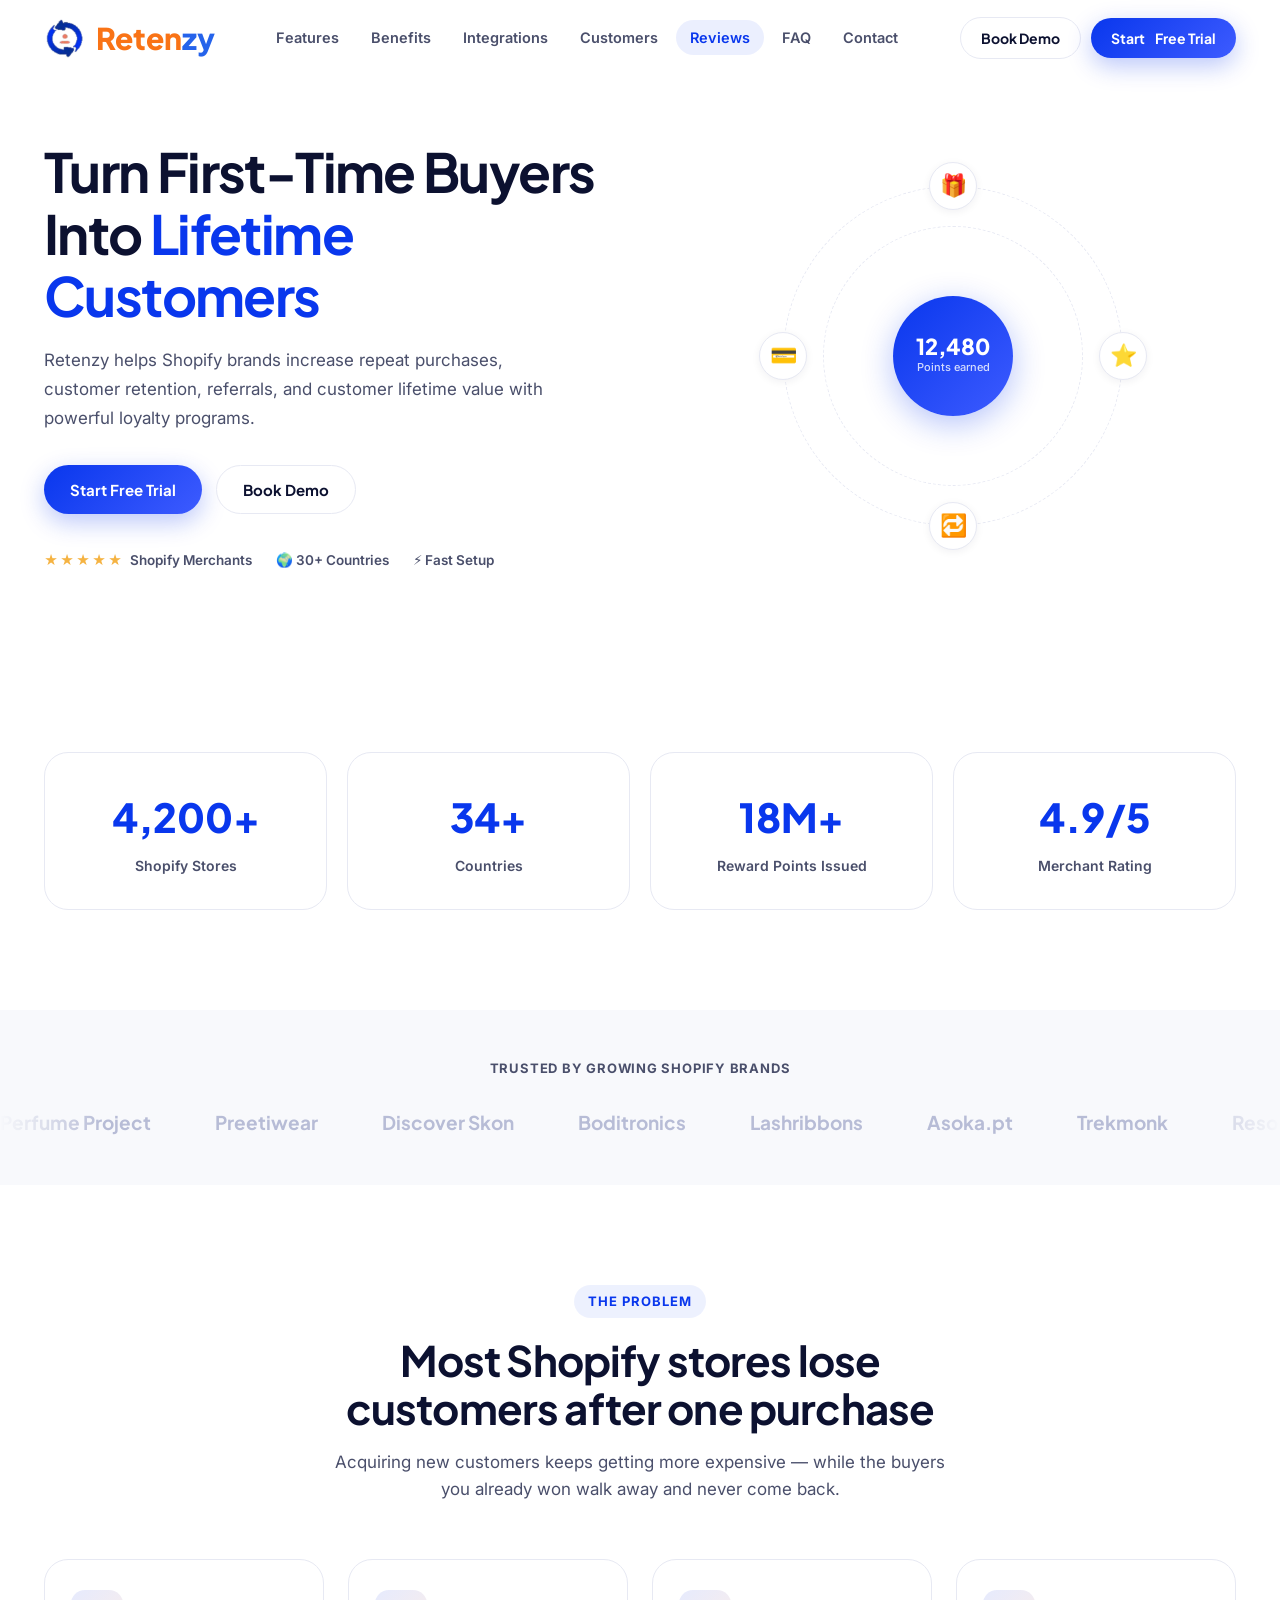
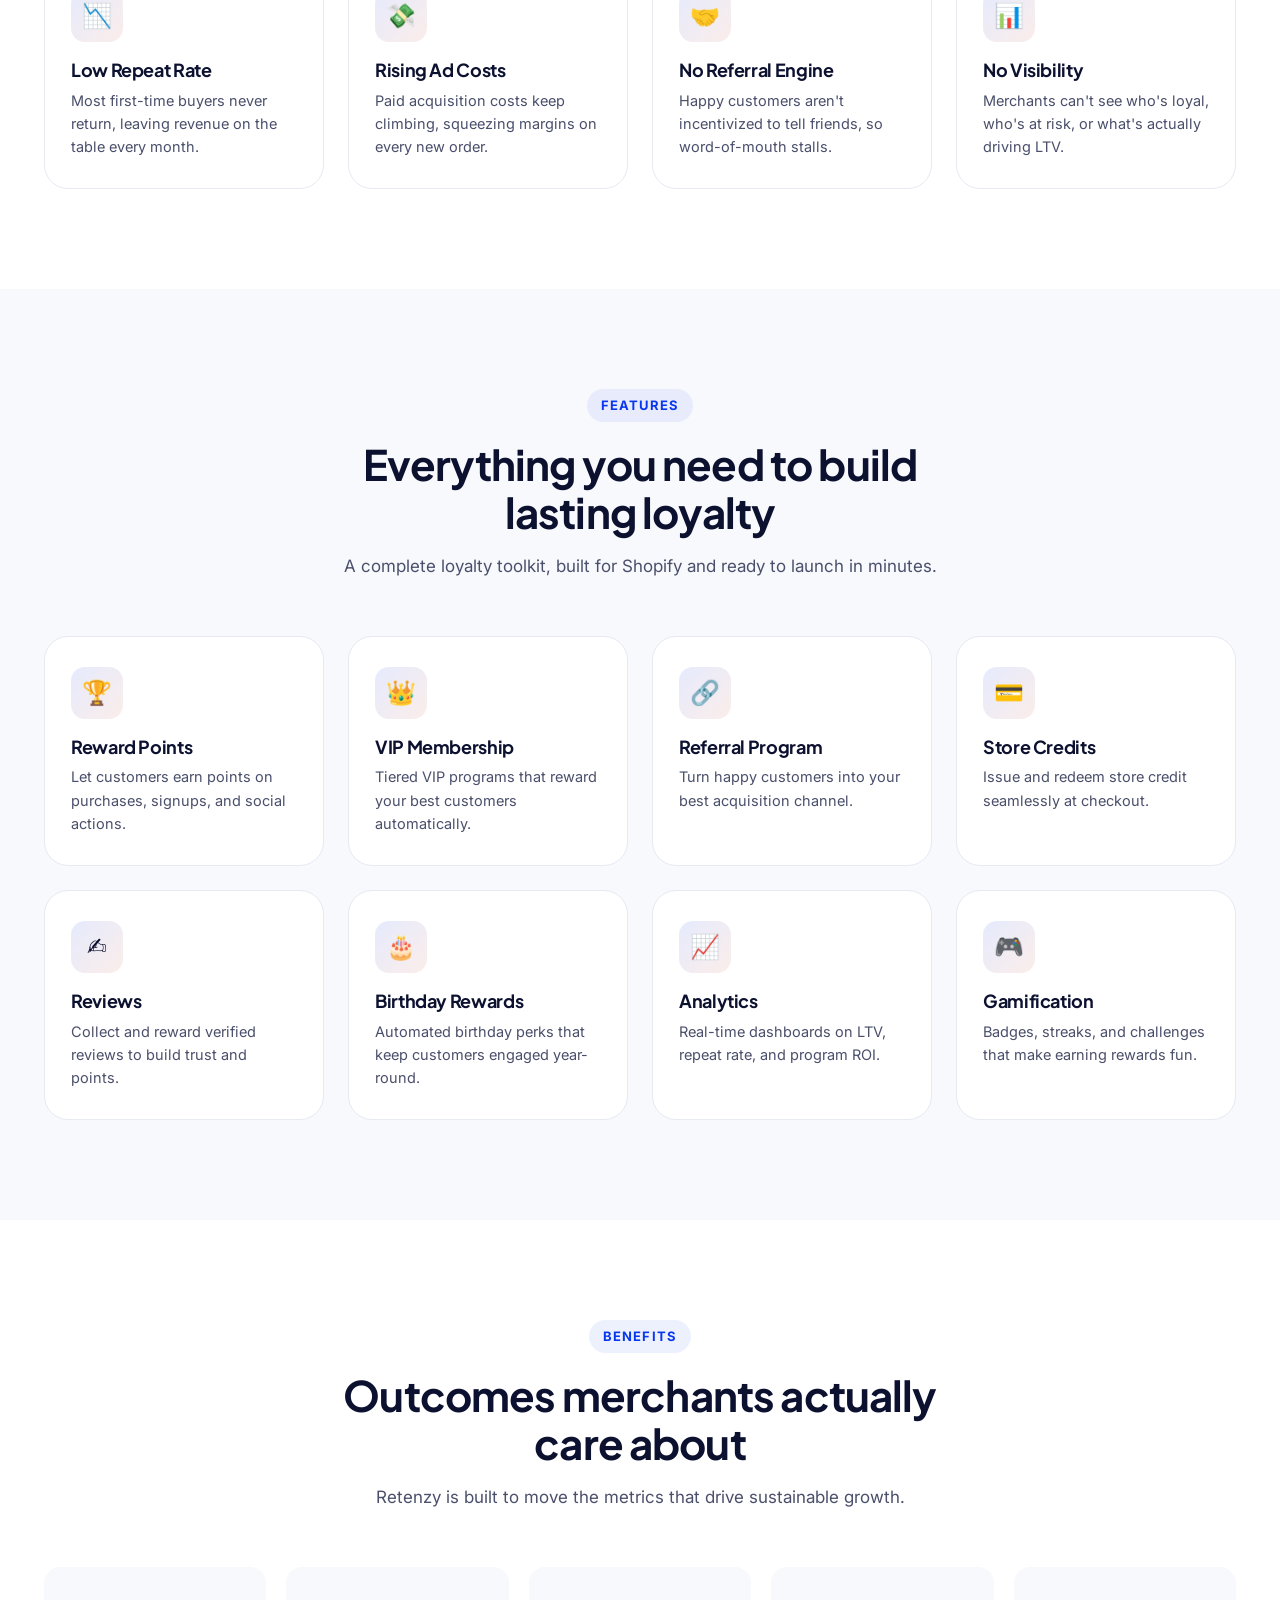
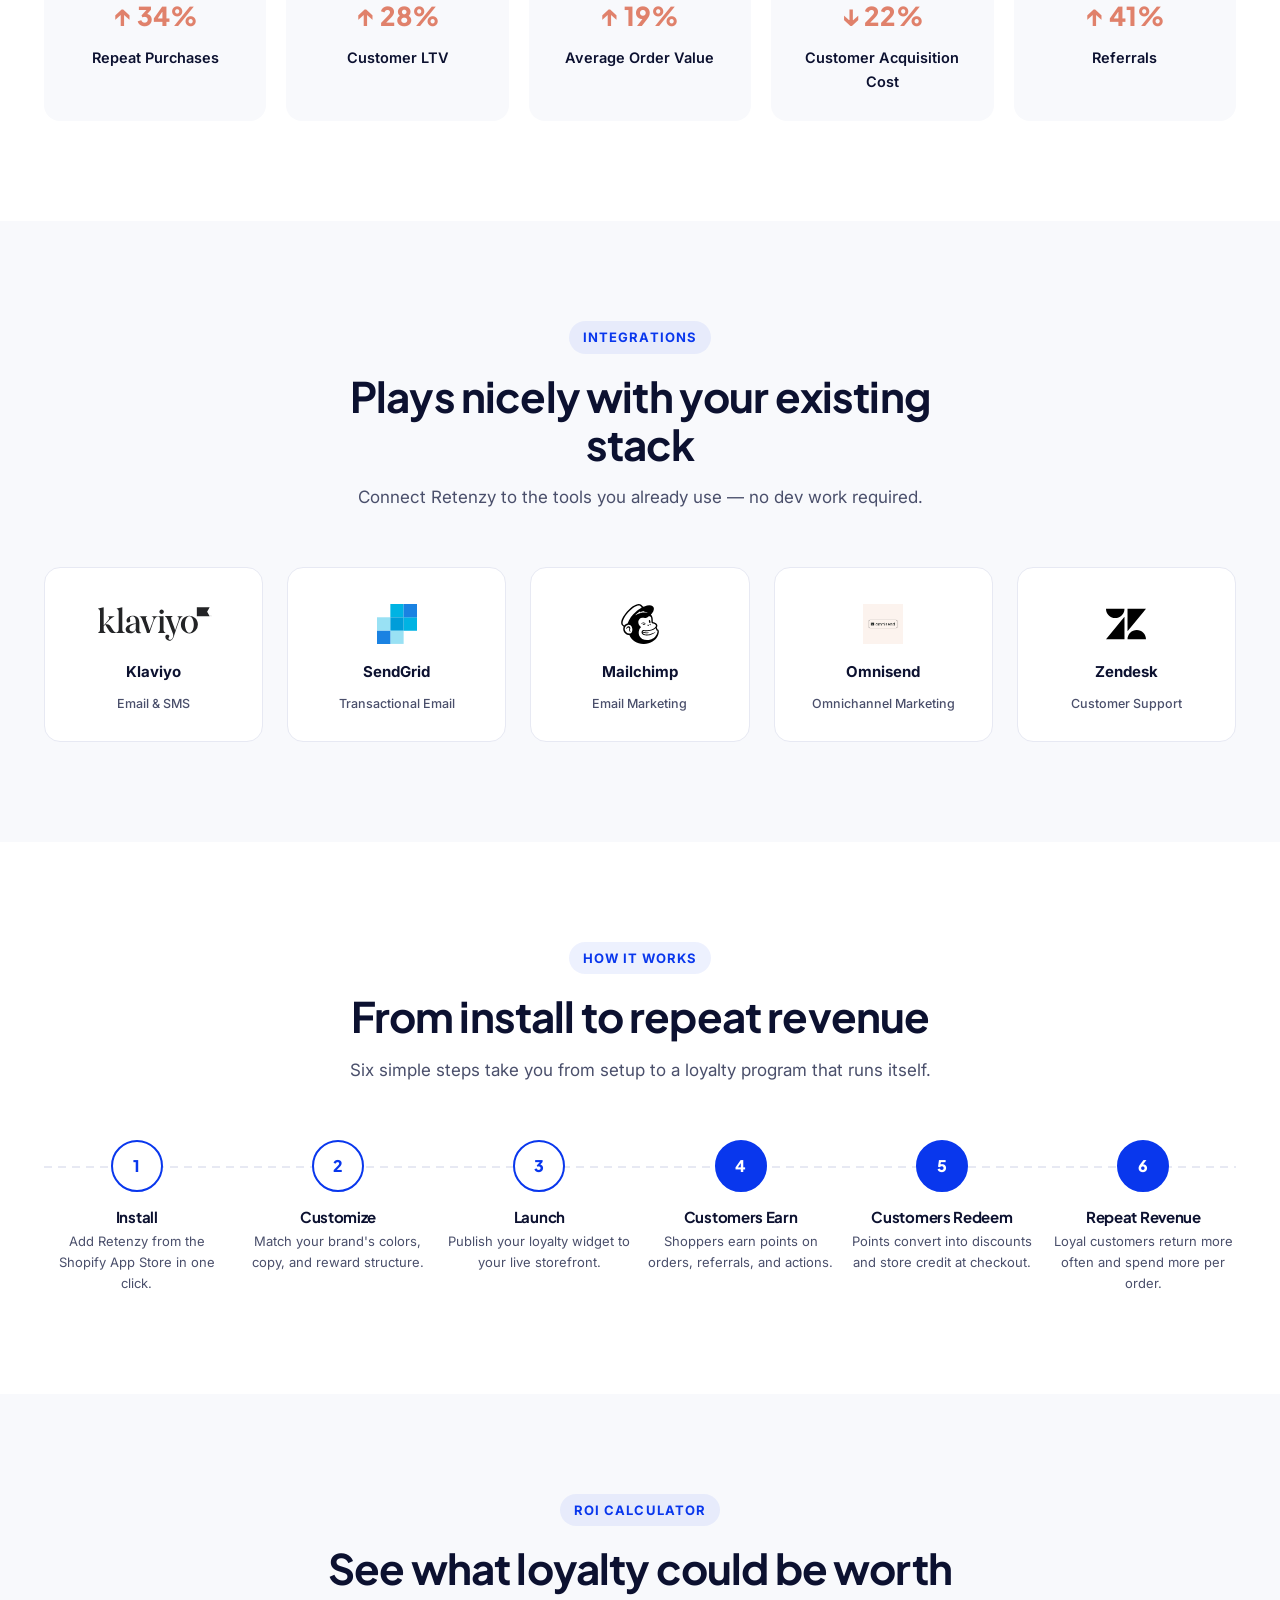
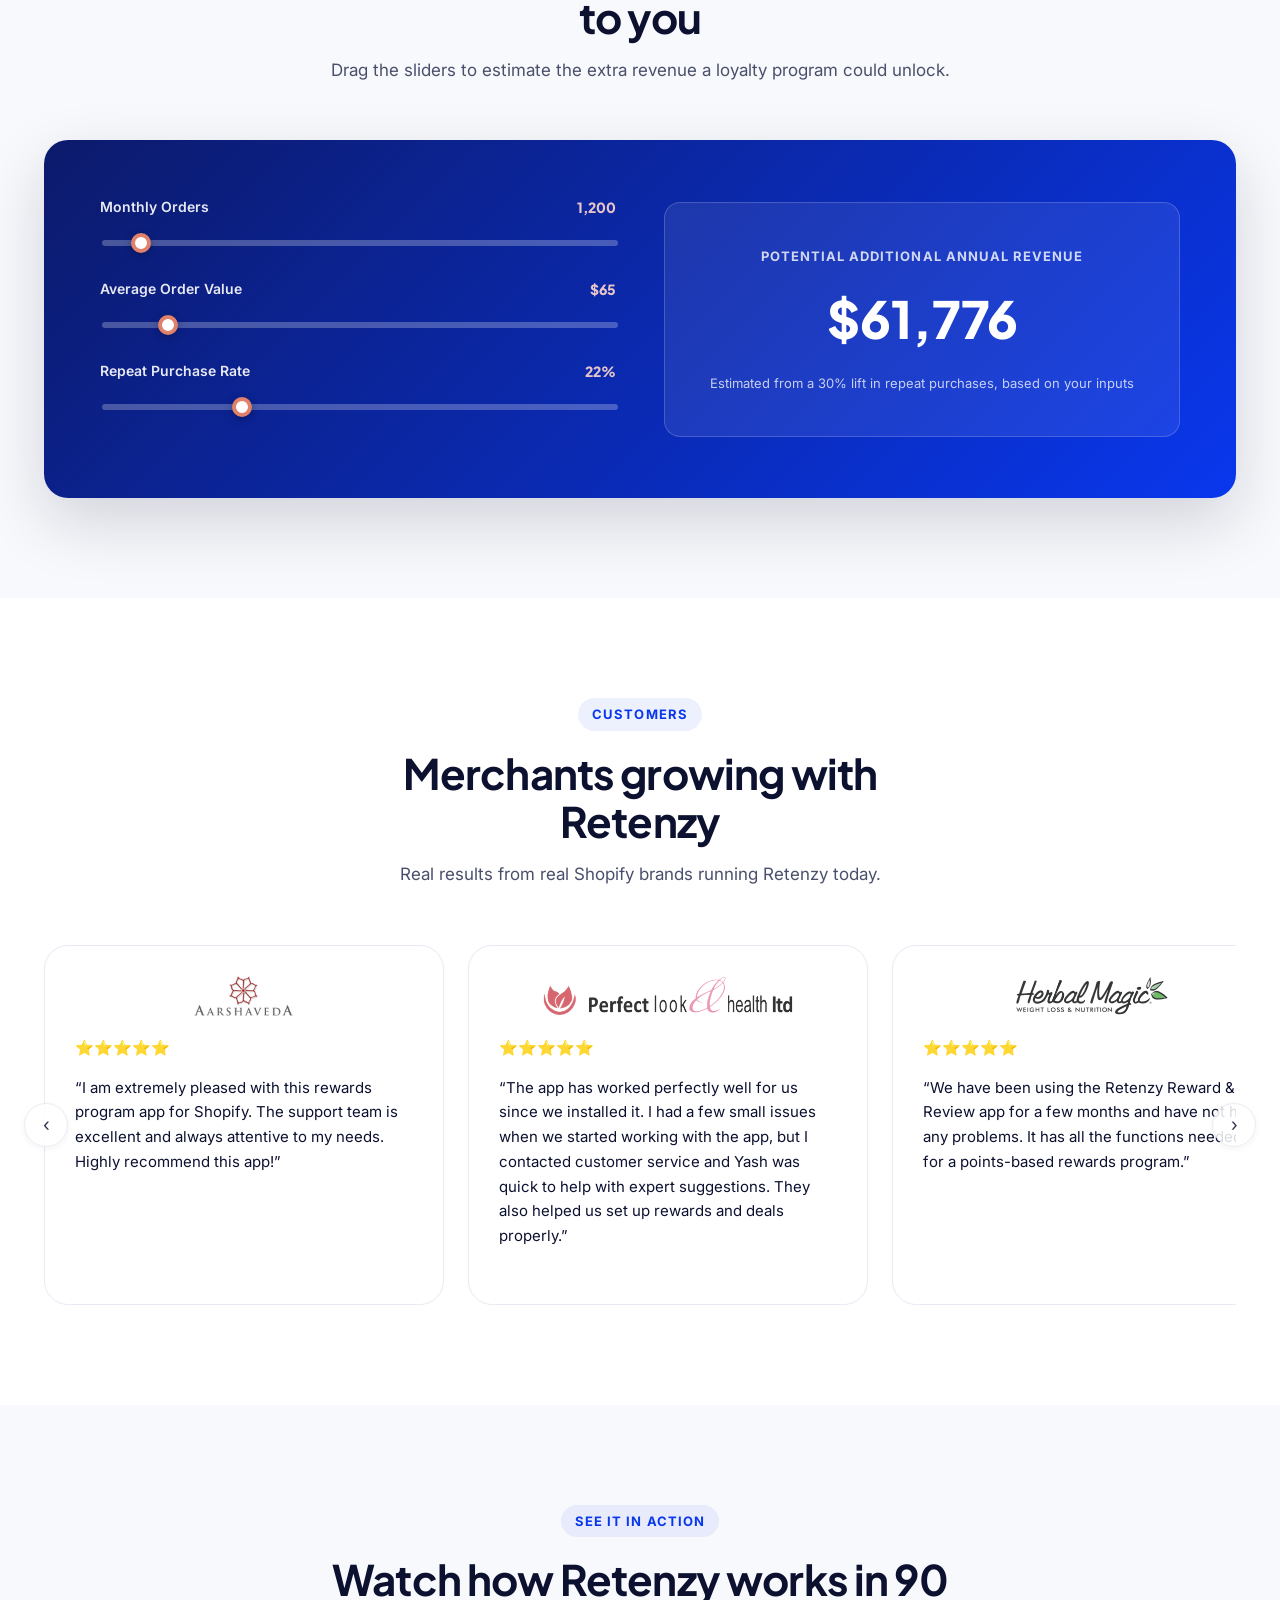
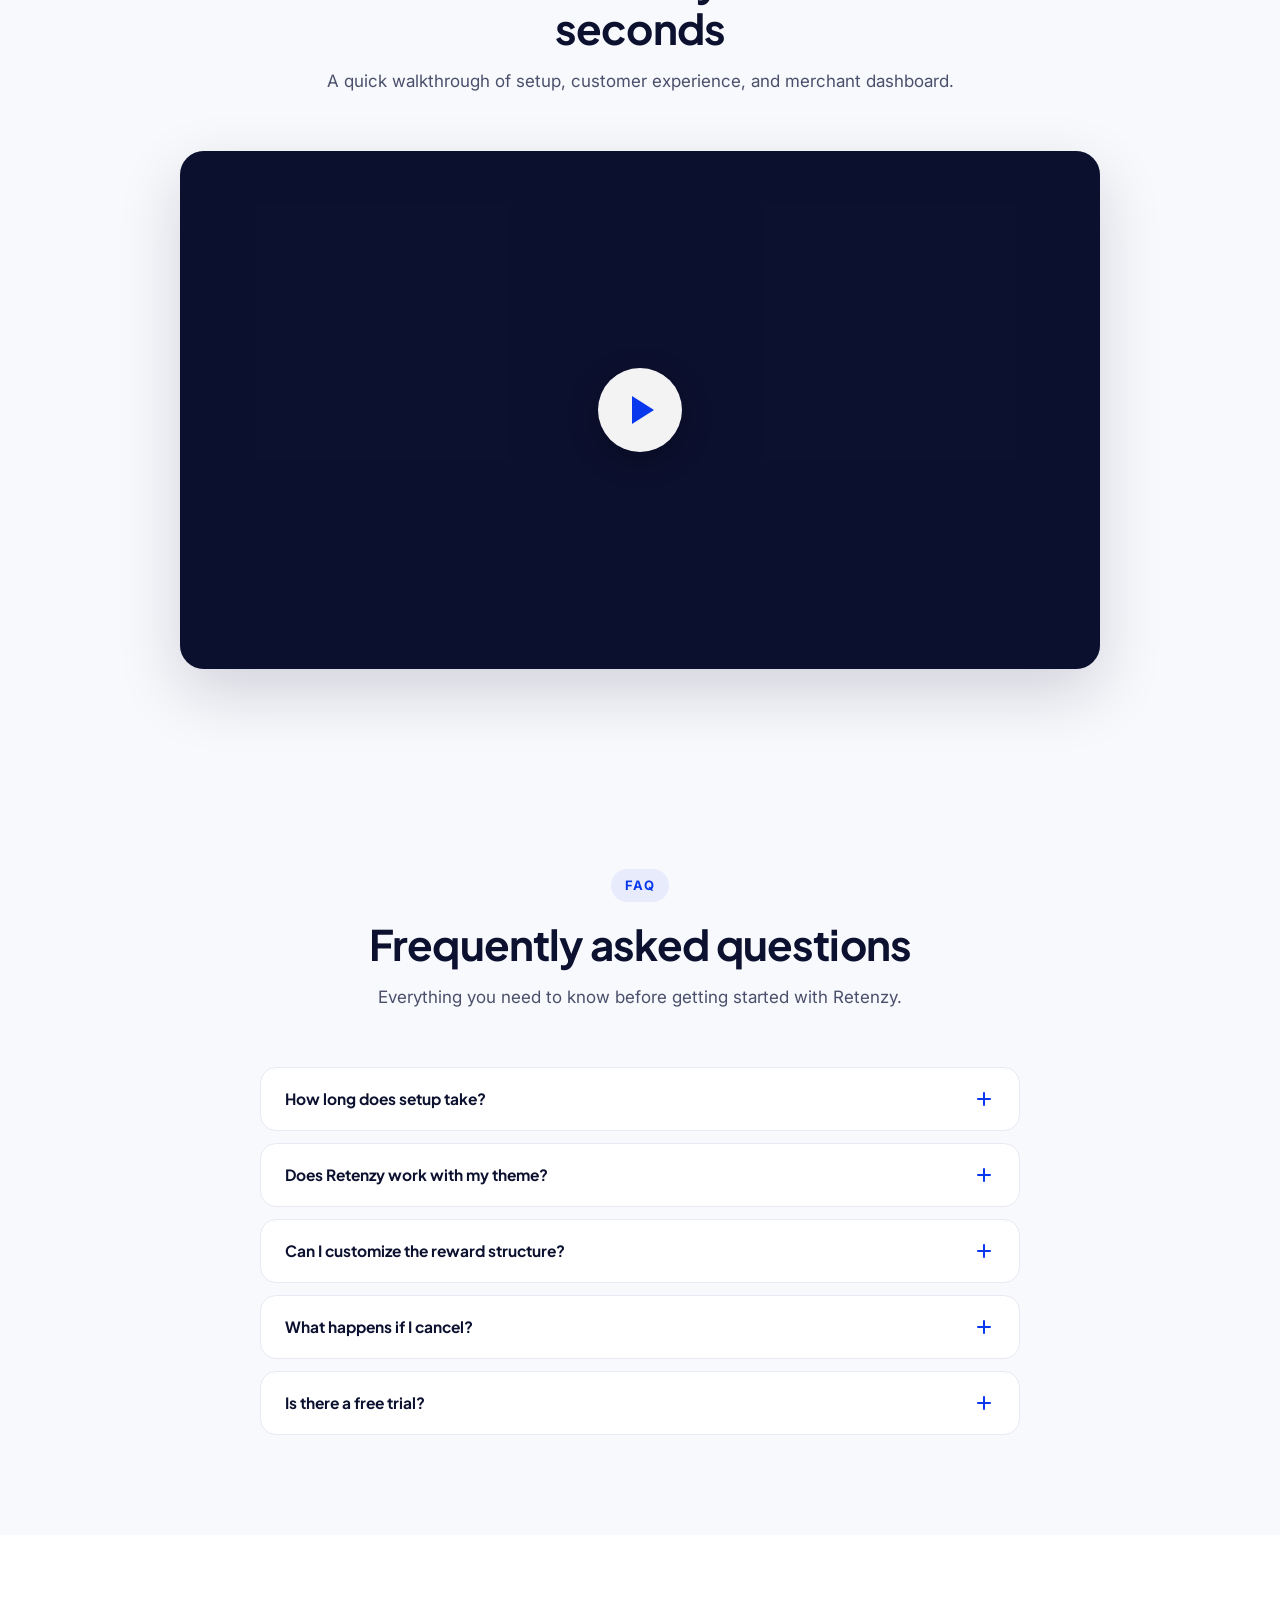
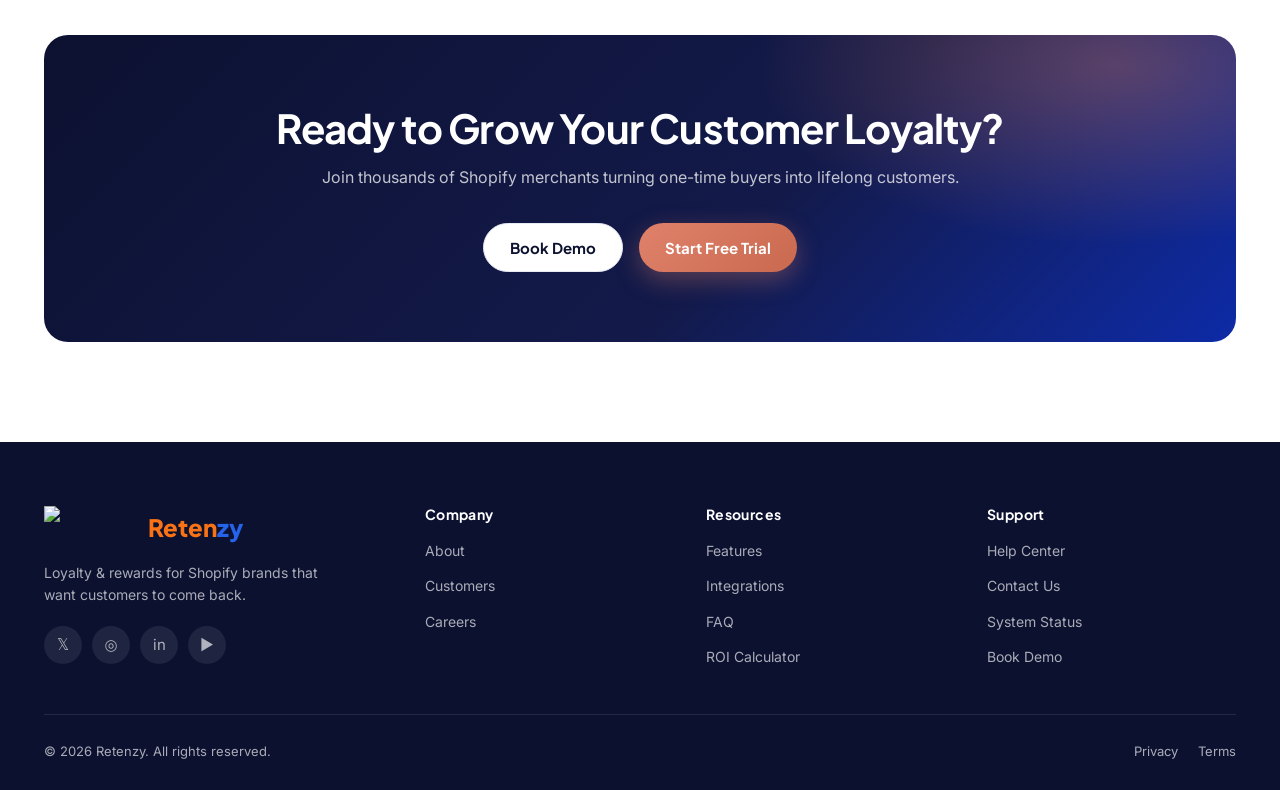
==== index.html @ 5f84c1e9 "css updated" ====
<!DOCTYPE html>
<html lang="en">
<head>
<meta charset="UTF-8">
<meta name="viewport" content="width=device-width, initial-scale=1.0">
<title>Retenzy — Loyalty &amp; Rewards for Shopify Brands</title>
<meta name="description" content="Retenzy helps Shopify brands increase repeat purchases, customer retention, referrals, and customer lifetime value with powerful loyalty programs.">

<!-- ============================================================
     FONTS — Plus Jakarta Sans (display/UI) + Inter (body/data)
     ============================================================ -->
<link rel="preconnect" href="https://fonts.googleapis.com">
<link rel="preconnect" href="https://fonts.gstatic.com" crossorigin>
<link href="https://fonts.googleapis.com/css2?family=Plus+Jakarta+Sans:wght@500;600;700;800&family=Inter:wght@400;500;600;700&display=swap" rel="stylesheet">
<link rel="stylesheet" href="style.css">


</head>
<body>

<a href="#main" class="skip-link">Skip to main content</a>

<!-- ============================================================
     HEADER
     ============================================================ -->
<header class="site-header" id="siteHeader">
  <div class="header-inner">
    <a href="#main" class="logo" aria-label="Retenzy home">
      <img src="public/assets/logos/retenzylogo.png" alt="Retenzy" class="logo-img">
      <span class="brand-text"><span class="brand-orange">Reten</span><span class="brand-blue">zy</span></span>
    </a>

    <nav class="main-nav" id="mainNav" aria-label="Primary">
      <ul>
        <li><a href="#features" data-section="features">Features</a></li>
        <li><a href="#benefits" data-section="benefits">Benefits</a></li>
        <li><a href="#integrations" data-section="integrations">Integrations</a></li>
        <li><a href="#customers" data-section="customers">Customers</a></li>
        <li><a href="#reviews" data-section="reviews">Reviews</a></li>
        <li><a href="#faq" data-section="faq">FAQ</a></li>
        <li><a href="#footer" data-section="footer">Contact</a></li>
      </ul>
    </nav>

    <div class="header-actions">
      <button class="btn btn-secondary btn-sm js-open-modal">Book Demo</button>
      <button class="btn btn-primary btn-sm js-open-modal"><span class="long">Start&nbsp;</span>Free Trial</button>
      <button class="hamburger" id="hamburgerBtn" aria-label="Toggle navigation menu" aria-expanded="false" aria-controls="mainNav">
        <span></span>
      </button>
    </div>
  </div>
</header>

<main id="main">

<!-- ============================================================
     HERO
     ============================================================ -->
<section class="section" id="hero">
  <div class="container">
    <div class="hero-inner">
      <div class="hero-copy reveal in">
        <h1>Turn First-Time Buyers Into <em>Lifetime Customers</em></h1>

        <p class="sub">
          Retenzy helps Shopify brands increase repeat purchases, customer retention,
          referrals, and customer lifetime value with powerful loyalty programs.
        </p>

        <div class="hero-ctas">
          <button class="btn btn-primary js-open-modal">
            Start Free Trial
          </button>

          <button class="btn btn-secondary js-open-modal">
            Book Demo
          </button>
        </div>

        <div class="trust-badges">
          <div class="trust-badge">
            <span class="stars">★★★★★</span>
            Shopify Merchants
          </div>

          <div class="trust-badge">
            🌍 30+ Countries
          </div>

          <div class="trust-badge">
            ⚡ Fast Setup
          </div>
        </div>
      </div>

      <div class="hero-visual">
        <div class="loyalty-orbit">
          <div class="orbit-ring"></div>
          <div class="orbit-ring r2"></div>

          <div class="orbit-node n1">🎁</div>
          <div class="orbit-node n2">⭐</div>
          <div class="orbit-node n3">🔁</div>
          <div class="orbit-node n4">💳</div>

          <div class="orbit-core">
            <strong id="orbitPoints">12,480</strong>
            <span>Points earned</span>
          </div>
        </div>
      </div>
    </div>
  </div>
</section>

<!-- ============================================================
     SOCIAL PROOF — KPI CARDS
     ============================================================ -->
<section class="section" aria-label="Retenzy by the numbers">
  <div class="container">
    <div class="kpi-grid reveal-stagger reveal">
      <div class="kpi-card">
        <div class="kpi-num" data-count="4200" data-suffix="+">0</div>
        <div class="kpi-label">Shopify Stores</div>
      </div>
      <div class="kpi-card">
        <div class="kpi-num" data-count="34" data-suffix="+">0</div>
        <div class="kpi-label">Countries</div>
      </div>
      <div class="kpi-card">
        <div class="kpi-num" data-count="18" data-suffix="M+">0</div>
        <div class="kpi-label">Reward Points Issued</div>
      </div>
      <div class="kpi-card">
        <div class="kpi-num" data-count="4.9" data-decimal="1" data-suffix="/5">0</div>
        <div class="kpi-label">Merchant Rating</div>
      </div>
    </div>
  </div>
</section>

<!-- ============================================================
     LOGO CAROUSEL
     ============================================================ -->
<section class="section-light" style="padding:48px 0;" aria-label="Trusted by">
  <div class="container">
    <p style="text-align:center;font-size:13px;font-weight:700;letter-spacing:.06em;text-transform:uppercase;color:var(--color-ink-soft);margin-bottom:28px;">Trusted by growing Shopify brands</p>
  </div>
  <div class="logo-strip">
    <div class="logo-track" id="logoTrack">
      <!-- duplicated via JS for seamless loop -->
    </div>
  </div>
</section>

<!-- ============================================================
     PROBLEM SECTION
     ============================================================ -->
<section class="section" id="problem">
  <div class="container">
    <div class="section-head reveal">
      <span class="eyebrow">The Problem</span>
      <h2>Most Shopify stores lose customers after one purchase</h2>
      <p>Acquiring new customers keeps getting more expensive — while the buyers you already won walk away and never come back.</p>
    </div>
    <div class="card-grid grid-4 reveal-stagger reveal">
      <div class="feature-card">
        <div class="feature-icon">📉</div>
        <h3>Low Repeat Rate</h3>
        <p>Most first-time buyers never return, leaving revenue on the table every month.</p>
      </div>
      <div class="feature-card">
        <div class="feature-icon">💸</div>
        <h3>Rising Ad Costs</h3>
        <p>Paid acquisition costs keep climbing, squeezing margins on every new order.</p>
      </div>
      <div class="feature-card">
        <div class="feature-icon">🤝</div>
        <h3>No Referral Engine</h3>
        <p>Happy customers aren't incentivized to tell friends, so word-of-mouth stalls.</p>
      </div>
      <div class="feature-card">
        <div class="feature-icon">📊</div>
        <h3>No Visibility</h3>
        <p>Merchants can't see who's loyal, who's at risk, or what's actually driving LTV.</p>
      </div>
    </div>
  </div>
</section>

<!-- ============================================================
     FEATURES SECTION
     ============================================================ -->
<section class="section section-light" id="features">
  <div class="container">
    <div class="section-head reveal">
      <span class="eyebrow">Features</span>
      <h2>Everything you need to build lasting loyalty</h2>
      <p>A complete loyalty toolkit, built for Shopify and ready to launch in minutes.</p>
    </div>
    <div class="card-grid grid-4 reveal-stagger reveal">
      <div class="feature-card"><div class="feature-icon">🏆</div><h3>Reward Points</h3><p>Let customers earn points on purchases, signups, and social actions.</p></div>
      <div class="feature-card"><div class="feature-icon">👑</div><h3>VIP Membership</h3><p>Tiered VIP programs that reward your best customers automatically.</p></div>
      <div class="feature-card"><div class="feature-icon">🔗</div><h3>Referral Program</h3><p>Turn happy customers into your best acquisition channel.</p></div>
      <div class="feature-card"><div class="feature-icon">💳</div><h3>Store Credits</h3><p>Issue and redeem store credit seamlessly at checkout.</p></div>
      <div class="feature-card"><div class="feature-icon">✍️</div><h3>Reviews</h3><p>Collect and reward verified reviews to build trust and points.</p></div>
      <div class="feature-card"><div class="feature-icon">🎂</div><h3>Birthday Rewards</h3><p>Automated birthday perks that keep customers engaged year-round.</p></div>
      <div class="feature-card"><div class="feature-icon">📈</div><h3>Analytics</h3><p>Real-time dashboards on LTV, repeat rate, and program ROI.</p></div>
      <div class="feature-card"><div class="feature-icon">🎮</div><h3>Gamification</h3><p>Badges, streaks, and challenges that make earning rewards fun.</p></div>
    </div>
  </div>
</section>

<!-- ============================================================
     BENEFITS SECTION
     ============================================================ -->
<section class="section" id="benefits">
  <div class="container">
    <div class="section-head reveal">
      <span class="eyebrow">Benefits</span>
      <h2>Outcomes merchants actually care about</h2>
      <p>Retenzy is built to move the metrics that drive sustainable growth.</p>
    </div>
    <div class="benefit-row reveal-stagger reveal">
      <div class="benefit-card"><div class="benefit-num">↑ 34%</div><p>Repeat Purchases</p></div>
      <div class="benefit-card"><div class="benefit-num">↑ 28%</div><p>Customer LTV</p></div>
      <div class="benefit-card"><div class="benefit-num">↑ 19%</div><p>Average Order Value</p></div>
      <div class="benefit-card"><div class="benefit-num">↓ 22%</div><p>Customer Acquisition Cost</p></div>
      <div class="benefit-card"><div class="benefit-num">↑ 41%</div><p>Referrals</p></div>
    </div>
  </div>
</section>

<!-- ============================================================
     INTEGRATIONS SECTION
     ============================================================ -->
<section class="section section-light" id="integrations">
  <div class="container">
    <div class="section-head reveal">
      <span class="eyebrow">Integrations</span>
      <h2>Plays nicely with your existing stack</h2>
      <p>Connect Retenzy to the tools you already use — no dev work required.</p>
    </div>
    <div class="card-grid grid-5 reveal-stagger reveal">
      <div class="integration-card">
        <div class="integration-icon"><img src="public/assets/integrations/klaviyo.svg" alt="Klaviyo" loading="lazy"></div>
        <strong>Klaviyo</strong>
        <span class="integration-sub">Email &amp; SMS</span>
      </div>
      <div class="integration-card">
        <div class="integration-icon"><img src="public/assets/integrations/sendgrid.svg" alt="SendGrid" loading="lazy"></div>
        <strong>SendGrid</strong>
        <span class="integration-sub">Transactional Email</span>
      </div>
      <div class="integration-card">
        <div class="integration-icon"><img src="public/assets/integrations/mailchimp.svg" alt="Mailchimp" loading="lazy"></div>
        <strong>Mailchimp</strong>
        <span class="integration-sub">Email Marketing</span>
      </div>
      <div class="integration-card">
        <div class="integration-icon"><img src="public/assets/integrations/omnisend.png" alt="Omnisend" loading="lazy"></div>
        <strong>Omnisend</strong>
        <span class="integration-sub">Omnichannel Marketing</span>
      </div>
      <div class="integration-card">
        <div class="integration-icon"><img src="public/assets/integrations/zendesk.svg" alt="Zendesk" loading="lazy"></div>
        <strong>Zendesk</strong>
        <span class="integration-sub">Customer Support</span>
      </div>
    </div>
  </div>
</section>

<!-- ============================================================
     HOW IT WORKS — TIMELINE
     ============================================================ -->
<section class="section" id="how-it-works">
  <div class="container">
    <div class="section-head reveal">
      <span class="eyebrow">How It Works</span>
      <h2>From install to repeat revenue</h2>
      <p>Six simple steps take you from setup to a loyalty program that runs itself.</p>
    </div>
    <div class="timeline reveal-stagger reveal">
      <div class="timeline-step"><div class="timeline-dot">1</div><h3>Install</h3><p>Add Retenzy from the Shopify App Store in one click.</p></div>
      <div class="timeline-step"><div class="timeline-dot">2</div><h3>Customize</h3><p>Match your brand's colors, copy, and reward structure.</p></div>
      <div class="timeline-step"><div class="timeline-dot">3</div><h3>Launch</h3><p>Publish your loyalty widget to your live storefront.</p></div>
      <div class="timeline-step"><div class="timeline-dot">4</div><h3>Customers Earn</h3><p>Shoppers earn points on orders, referrals, and actions.</p></div>
      <div class="timeline-step"><div class="timeline-dot">5</div><h3>Customers Redeem</h3><p>Points convert into discounts and store credit at checkout.</p></div>
      <div class="timeline-step"><div class="timeline-dot">6</div><h3>Repeat Revenue</h3><p>Loyal customers return more often and spend more per order.</p></div>
    </div>
  </div>
</section>

<!-- ============================================================
     ROI CALCULATOR
     ============================================================ -->
<section class="section section-light" id="roi">
  <div class="container">
    <div class="section-head reveal">
      <span class="eyebrow">ROI Calculator</span>
      <h2>See what loyalty could be worth to you</h2>
      <p>Drag the sliders to estimate the extra revenue a loyalty program could unlock.</p>
    </div>
    <div class="roi-panel reveal">
      <div class="roi-inputs">
        <div class="roi-field">
          <label for="roiOrders">Monthly Orders <output id="roiOrdersOut">1,200</output></label>
          <input type="range" id="roiOrders" min="50" max="20000" step="50" value="1200">
        </div>
        <div class="roi-field">
          <label for="roiAOV">Average Order Value <output id="roiAOVOut">$65</output></label>
          <input type="range" id="roiAOV" min="10" max="500" step="5" value="65">
        </div>
        <div class="roi-field">
          <label for="roiRepeat">Repeat Purchase Rate <output id="roiRepeatOut">22%</output></label>
          <input type="range" id="roiRepeat" min="5" max="70" step="1" value="22">
        </div>
      </div>
      <div class="roi-result">
        <span>Potential Additional Annual Revenue</span>
        <strong id="roiResultOut">$0</strong>
        <small>Estimated from a 30% lift in repeat purchases, based on your inputs</small>
      </div>
    </div>
  </div>
</section>

<!-- ============================================================
     CUSTOMER REVIEWS
     ============================================================ -->
<section class="section" id="customers">
  <div class="container">
    <div class="section-head reveal">
      <span class="eyebrow">Customers</span>
      <h2 id="reviews">Merchants growing with Retenzy</h2>
      <p>Real results from real Shopify brands running Retenzy today.</p>
    </div>
    <div class="review-wrapper">
      <button class="review-nav review-nav-prev" aria-label="Previous reviews">‹</button>
      <button class="review-nav review-nav-next" aria-label="Next reviews">›</button>
      <div class="review-scroll reveal-stagger reveal" id="reviewScroll">
        <div class="review-card">
          <img class="company-logo" src="public/assets/logos/aarshaveda.png" alt="Aarshaveda" loading="lazy">
          <div class="stars" aria-hidden="true">⭐⭐⭐⭐⭐</div>
          <p class="review-quote">&ldquo;I am extremely pleased with this rewards program app for Shopify. The support team is excellent and always attentive to my needs. Highly recommend this app!&rdquo;</p>
        </div>
        <div class="review-card">
          <img class="company-logo" src="public/assets/logos/perfect-look-health.png" alt="Perfect Look &amp; Health" loading="lazy">
          <div class="stars" aria-hidden="true">⭐⭐⭐⭐⭐</div>
          <p class="review-quote">&ldquo;The app has worked perfectly well for us since we installed it. I had a few small issues when we started working with the app, but I contacted customer service and Yash was quick to help with expert suggestions. They also helped us set up rewards and deals properly.&rdquo;</p>
        </div>
        <div class="review-card">
          <img class="company-logo" src="public/assets/logos/herbal-magic.png" alt="Herbal Magic" loading="lazy">
          <div class="stars" aria-hidden="true">⭐⭐⭐⭐⭐</div>
          <p class="review-quote">&ldquo;We have been using the Retenzy Reward &amp; Review app for a few months and have not had any problems. It has all the functions needed for a points-based rewards program.&rdquo;</p>
        </div>
        <div class="review-card">
          <img class="company-logo" src="public/assets/logos/green-organic-supplements.png" alt="Green Organic Supplements" loading="lazy">
          <div class="stars" aria-hidden="true">⭐⭐⭐⭐⭐</div>
          <p class="review-quote">&ldquo;The overall experience has been fantastic. The onboarding process was seamless, and the team has been very cooperative from the beginning. We are already seeing positive results with our store and would highly recommend Retenzy to anyone looking for the best loyalty program app.&rdquo;</p>
        </div>
        <div class="review-card">
          <img class="company-logo" src="public/assets/logos/shiraesthetics.png" alt="Shiraesthetics" loading="lazy">
          <div class="stars" aria-hidden="true">⭐⭐⭐⭐⭐</div>
          <p class="review-quote">&ldquo;We have been happy with the Retenzy app on our website! The app is easy to use and navigate, and we were thrilled that we could seamlessly import our existing Amazon reviews. The recent upgrade, which displays star ratings and review counts directly on the product page, is a fantastic improvement for building customer trust.&rdquo;</p>
        </div>
        <div class="review-card">
          <img class="company-logo" src="public/assets/logos/molly-international.png" alt="Molly International" loading="lazy">
          <div class="stars" aria-hidden="true">⭐⭐⭐⭐⭐</div>
          <p class="review-quote">&ldquo;The Loyalty feature is amazing, and the best part is the excellent customer support. They were always available whenever I needed help with the setup. The Reviews feature also works perfectly on our product landing pages.&rdquo;</p>
        </div>
      </div>
    </div>
  </div>
</section>

<!-- ============================================================
     VIDEO SECTION
     ============================================================ -->
<section class="section section-light" id="video">
  <div class="container">
    <div class="section-head reveal">
      <span class="eyebrow">See It In Action</span>
      <h2>Watch how Retenzy works in 90 seconds</h2>
      <p>A quick walkthrough of setup, customer experience, and merchant dashboard.</p>
    </div>
    <div class="video-wrap reveal" id="videoWrap" style="max-width:920px;margin:0 auto;">
      <div class="video-thumb" id="videoThumb" style="background-image:url('https://img.youtube.com/vi/G1kIFxpWIpk/maxresdefault.jpg');" role="button" tabindex="0" aria-label="Play product demo video">
        <div class="play-btn"></div>
      </div>
    </div>
  </div>
</section>

<!-- ============================================================
     FAQ
     ============================================================ -->
<section class="section section-light" id="faq">
  <div class="container">
    <div class="section-head reveal">
      <span class="eyebrow">FAQ</span>
      <h2>Frequently asked questions</h2>
      <p>Everything you need to know before getting started with Retenzy.</p>
    </div>
    <div class="faq-list reveal">
      <div class="faq-item">
        <button class="faq-q" aria-expanded="false">How long does setup take? <span class="icon"></span></button>
        <div class="faq-a"><div class="faq-a-inner">Most stores are fully live within a day. Install from the Shopify App Store, customize your widget, and publish — no developer required.</div></div>
      </div>
      <div class="faq-item">
        <button class="faq-q" aria-expanded="false">Does Retenzy work with my theme? <span class="icon"></span></button>
        <div class="faq-a"><div class="faq-a-inner">Yes. Retenzy is compatible with all Shopify 2.0 themes and integrates directly into your storefront without custom code.</div></div>
      </div>
      <div class="faq-item">
        <button class="faq-q" aria-expanded="false">Can I customize the reward structure? <span class="icon"></span></button>
        <div class="faq-a"><div class="faq-a-inner">Absolutely. Points earning rules, VIP tiers, referral rewards, and redemption values are all fully configurable from your dashboard.</div></div>
      </div>
      <div class="faq-item">
        <button class="faq-q" aria-expanded="false">What happens if I cancel? <span class="icon"></span></button>
        <div class="faq-a"><div class="faq-a-inner">You can cancel anytime. Your customer data exports cleanly, and there are no long-term contracts or cancellation fees.</div></div>
      </div>
      <div class="faq-item">
        <button class="faq-q" aria-expanded="false">Is there a free trial? <span class="icon"></span></button>
        <div class="faq-a"><div class="faq-a-inner">Yes — every plan starts with a free trial so you can launch your program and see results before committing.</div></div>
      </div>
    </div>
  </div>
</section>

<!-- ============================================================
     FINAL CTA
     ============================================================ -->
<section class="section">
  <div class="container">
    <div class="final-cta reveal">
      <h2>Ready to Grow Your Customer Loyalty?</h2>
      <p>Join thousands of Shopify merchants turning one-time buyers into lifelong customers.</p>
      <div class="final-cta-actions">
        <button class="btn btn-secondary js-open-modal">Book Demo</button>
        <button class="btn btn-accent js-open-modal">Start Free Trial</button>
      </div>
    </div>
  </div>
</section>

</main>

<!-- ============================================================
     FOOTER
     ============================================================ -->
<footer class="site-footer" id="footer">
  <div class="container">
    <div class="footer-grid">
      <div class="footer-brand">
        <div class="logo">
          <img src="assets/logos/retenzylogo.png" alt="Retenzy" class="logo-img">
          <span class="brand-text"><span class="brand-orange">Reten</span><span class="brand-blue">zy</span></span>
        </div>
        <p>Loyalty &amp; rewards for Shopify brands that want customers to come back.</p>
        <div class="footer-socials">
          <a href="#" aria-label="Retenzy on X">𝕏</a>
          <a href="#" aria-label="Retenzy on Instagram">◎</a>
          <a href="#" aria-label="Retenzy on LinkedIn">in</a>
          <a href="#" aria-label="Retenzy on YouTube">▶</a>
        </div>
      </div>
      <div>
        <h4>Company</h4>
        <ul>
          <li><a href="#features">About</a></li>
          <li><a href="#customers">Customers</a></li>
          <li><a href="#footer">Careers</a></li>
        </ul>
      </div>
      <div>
        <h4>Resources</h4>
        <ul>
          <li><a href="#features">Features</a></li>
          <li><a href="#integrations">Integrations</a></li>
          <li><a href="#faq">FAQ</a></li>
          <li><a href="#roi">ROI Calculator</a></li>
        </ul>
      </div>
      <div>
        <h4>Support</h4>
        <ul>
          <li><a href="#footer">Help Center</a></li>
          <li><a href="#footer">Contact Us</a></li>
          <li><a href="#footer">System Status</a></li>
          <li><a href="#footer">Book Demo</a></li>
        </ul>
      </div>
    </div>
    <div class="footer-bottom">
      <span>&copy; <span id="year"></span> Retenzy. All rights reserved.</span>
      <ul>
        <li><a href="#footer">Privacy</a></li>
        <li><a href="#footer">Terms</a></li>
      </ul>
    </div>
  </div>
</footer>

<!-- ============================================================
     MODAL POPUP (shared by every CTA button)
     ============================================================ -->
<div class="modal-overlay" id="modalOverlay" role="dialog" aria-modal="true" aria-labelledby="modalTitle">
  <div class="modal-box">
    <button class="modal-close" id="modalClose" aria-label="Close dialog">✕</button>

    <div id="modalFormWrap">
      <h3 id="modalTitle">Start your free trial</h3>
      <p class="modal-sub">Tell us a bit about your store and we'll get you set up.</p>

      <form id="leadForm" class="modal-form" novalidate>
        <div class="field">
          <input type="text" id="f-name" placeholder=" " autocomplete="name" required>
          <label for="f-name">Full Name</label>
          <span class="err">Please enter your full name.</span>
        </div>
        <div class="field">
          <input type="email" id="f-email" placeholder=" " autocomplete="email" required>
          <label for="f-email">Work Email</label>
          <span class="err">Please enter a valid work email.</span>
        </div>
        <div class="field">
          <input type="tel" id="f-phone" placeholder=" " autocomplete="tel">
          <label for="f-phone">Phone Number (optional)</label>
        </div>
        <div class="field">
          <input type="text" id="f-store" placeholder=" " required>
          <label for="f-store">Store URL</label>
          <span class="err">Please enter your Shopify store URL.</span>
        </div>
        <div class="field-row">
          <div class="field">
            <input type="number" id="f-orders" placeholder=" " min="0" required>
            <label for="f-orders">Monthly Orders</label>
            <span class="err">Required.</span>
          </div>
          <div class="field">
            <select id="f-country" required>
              <option value="" disabled selected></option>
              <option>United States</option>
              <option>United Kingdom</option>
              <option>Canada</option>
              <option>Australia</option>
              <option>India</option>
              <option>Germany</option>
              <option>Other</option>
            </select>
            <label for="f-country">Country</label>
            <span class="err">Please select your country.</span>
          </div>
        </div>
        <button type="submit" class="btn btn-primary modal-submit">Submit</button>
      </form>
    </div>

    <div class="modal-success" id="modalSuccess">
      <div class="check">
        <svg viewBox="0 0 24 24" fill="none"><path d="M4 12.5L9.5 18L20 6" stroke="#1aab6b" stroke-width="2.5" stroke-linecap="round" stroke-linejoin="round"/></svg>
      </div>
      <h3>You're all set!</h3>
      <p>Thanks for reaching out — our team will contact you shortly to get your loyalty program started.</p>
      <button class="btn btn-secondary" id="modalDoneBtn" style="margin-top:22px;">Close</button>
    </div>
  </div>
</div>

<script>
/* ============================================================
   CONFIG — edit only this object to rebrand or repoint links.
   Nothing below this block needs to change for content updates.
   ============================================================ */
const CONFIG = {
  companyName: "Retenzy",

  // Video section: swap this single URL and the embed updates everywhere.
  youtubeVideoURL: "https://www.youtube.com/embed/G1kIFxpWIpk",

  // Logos shown in the auto-scrolling trust strip.
  trustedLogos: ["Perfume Project", "Preetiwear", "Discover Skon", "Boditronics", "Lashribbons", "Asoka.pt", "Trekmonk", "Resolve", "Hashwear", "Homeyou"],
  demoLink: "#footer",
  freeTrialLink: "#footer"
};

/* ============================================================
   INIT — apply CONFIG to the DOM
   ============================================================ */
document.addEventListener('DOMContentLoaded', () => {
  document.title = `${CONFIG.companyName} — Loyalty & Rewards for Shopify Brands`;
  document.getElementById('year').textContent = new Date().getFullYear();

  renderLogoCarousel();
  setupVideo();
  setupReviewCarousel();
});

/* ---------- Logo carousel (duplicated for seamless marquee) ---------- */
function renderLogoCarousel(){
  const track = document.getElementById('logoTrack');
  const logos = [...CONFIG.trustedLogos, ...CONFIG.trustedLogos]; // duplicate for loop
  track.innerHTML = logos.map(name => `<span>${escapeHTML(name)}</span>`).join('');
}

function escapeHTML(str){
  const div = document.createElement('div');
  div.textContent = str ?? '';
  return div.innerHTML;
}
function escapeAttr(str){ return (str ?? '').replace(/"/g,'&quot;'); }

/* ---------- Video: lazy-load iframe from CONFIG.youtubeVideoURL ---------- */
function setupVideo(){
  const wrap = document.getElementById('videoWrap');
  const thumb = document.getElementById('videoThumb');

  function playVideo(){
    if (wrap.classList.contains('playing')) return;
    const iframe = document.createElement('iframe');
    iframe.src = CONFIG.youtubeVideoURL + (CONFIG.youtubeVideoURL.includes('?') ? '&' : '?') + 'autoplay=1&rel=0';
    iframe.title = 'Retenzy product demo video';
    iframe.loading = 'lazy';
    iframe.allow = 'accelerometer; autoplay; clipboard-write; encrypted-media; gyroscope; picture-in-picture';
    iframe.allowFullscreen = true;
    wrap.appendChild(iframe);
    wrap.classList.add('playing');
  }
  thumb.addEventListener('click', playVideo);
  thumb.addEventListener('keydown', e => { if (e.key === 'Enter' || e.key === ' ') { e.preventDefault(); playVideo(); } });
}

/* ---------- Review carousel: wheel scroll + arrow nav ---------- */
function setupReviewCarousel(){
  const scrollEl = document.getElementById('reviewScroll');
  if (!scrollEl) return;

  scrollEl.addEventListener('wheel', e => {
    const delta = Math.abs(e.deltaX) > Math.abs(e.deltaY) ? e.deltaX : e.deltaY;
    scrollEl.scrollBy({ left: delta, behavior: 'auto' });
    e.preventDefault();
  }, { passive: false });

  const cardWidth = () => {
    const card = scrollEl.querySelector('.review-card');
    if (!card) return 420;
    const style = getComputedStyle(card);
    return card.offsetWidth + parseInt(style.marginRight || '0');
  };

  scrollEl.parentElement.querySelector('.review-nav-prev')?.addEventListener('click', () => {
    scrollEl.scrollBy({ left: -cardWidth() - 24, behavior: 'smooth' });
  });

  scrollEl.parentElement.querySelector('.review-nav-next')?.addEventListener('click', () => {
    scrollEl.scrollBy({ left: cardWidth() + 24, behavior: 'smooth' });
  });
}

/* ============================================================
   HEADER: scroll blur + active-section highlighting
   ============================================================ */
const header = document.getElementById('siteHeader');
const navLinks = Array.from(document.querySelectorAll('.main-nav a'));
const sections = navLinks
  .map(link => document.querySelector(link.getAttribute('href')))
  .filter(Boolean);

function onScroll(){
  header.classList.toggle('scrolled', window.scrollY > 8);

  let currentId = sections[0]?.id;
  const scrollPos = window.scrollY + var_headerOffset();
  for (const sec of sections){
    if (sec.offsetTop <= scrollPos) currentId = sec.id;
  }
  navLinks.forEach(link => {
    link.classList.toggle('active', link.dataset.section === currentId);
  });
}
function var_headerOffset(){
  return parseInt(getComputedStyle(document.documentElement).getPropertyValue('--header-h')) + 40;
}
window.addEventListener('scroll', onScroll, { passive:true });
onScroll();

/* ============================================================
   MOBILE NAV / HAMBURGER
   ============================================================ */
const hamburgerBtn = document.getElementById('hamburgerBtn');
const mainNav = document.getElementById('mainNav');

hamburgerBtn.addEventListener('click', () => {
  const isOpen = mainNav.classList.toggle('open');
  hamburgerBtn.classList.toggle('open', isOpen);
  hamburgerBtn.setAttribute('aria-expanded', isOpen);
  document.body.style.overflow = isOpen ? 'hidden' : '';
});
navLinks.forEach(link => link.addEventListener('click', () => {
  mainNav.classList.remove('open');
  hamburgerBtn.classList.remove('open');
  hamburgerBtn.setAttribute('aria-expanded', 'false');
  document.body.style.overflow = '';
}));

/* ============================================================
   RIPPLE EFFECT ON BUTTONS
   ============================================================ */
document.querySelectorAll('.btn').forEach(btn => {
  btn.addEventListener('click', function(e){
    const rect = this.getBoundingClientRect();
    const ripple = document.createElement('span');
    ripple.className = 'ripple';
    const size = Math.max(rect.width, rect.height);
    ripple.style.width = ripple.style.height = size + 'px';
    ripple.style.left = (e.clientX - rect.left - size/2) + 'px';
    ripple.style.top = (e.clientY - rect.top - size/2) + 'px';
    this.appendChild(ripple);
    setTimeout(() => ripple.remove(), 650);
  });
});

/* ============================================================
   SCROLL-REVEAL ANIMATIONS (Intersection Observer)
   ============================================================ */
const revealObserver = new IntersectionObserver((entries) => {
  entries.forEach(entry => {
    if (entry.isIntersecting){
      entry.target.classList.add('in');
      revealObserver.unobserve(entry.target);
    }
  });
}, { threshold: 0.15, rootMargin: '0px 0px -60px 0px' });

document.querySelectorAll('.reveal').forEach(el => revealObserver.observe(el));

/* ============================================================
   ANIMATED COUNT-UP (KPI cards)
   ============================================================ */
const countObserver = new IntersectionObserver((entries) => {
  entries.forEach(entry => {
    if (entry.isIntersecting){
      animateCount(entry.target);
      countObserver.unobserve(entry.target);
    }
  });
}, { threshold: 0.5 });
document.querySelectorAll('.kpi-num').forEach(el => countObserver.observe(el));

function animateCount(el){
  const target = parseFloat(el.dataset.count);
  const decimals = parseInt(el.dataset.decimal || '0');
  const suffix = el.dataset.suffix || '';
  const duration = 1400;
  const start = performance.now();

  function tick(now){
    const progress = Math.min((now - start) / duration, 1);
    const eased = 1 - Math.pow(1 - progress, 3);
    const value = target * eased;
    el.textContent = (decimals ? value.toFixed(decimals) : Math.floor(value).toLocaleString()) + suffix;
    if (progress < 1) requestAnimationFrame(tick);
  }
  requestAnimationFrame(tick);
}

/* ============================================================
   FAQ ACCORDION
   ============================================================ */
document.querySelectorAll('.faq-item').forEach(item => {
  const q = item.querySelector('.faq-q');
  const a = item.querySelector('.faq-a');
  q.addEventListener('click', () => {
    const isOpen = item.classList.contains('open');
    // close all others
    document.querySelectorAll('.faq-item.open').forEach(openItem => {
      if (openItem !== item){
        openItem.classList.remove('open');
        openItem.querySelector('.faq-q').setAttribute('aria-expanded', 'false');
        openItem.querySelector('.faq-a').style.maxHeight = null;
      }
    });
    item.classList.toggle('open', !isOpen);
    q.setAttribute('aria-expanded', String(!isOpen));
    a.style.maxHeight = !isOpen ? a.scrollHeight + 'px' : null;
  });
});

/* ============================================================
   ROI CALCULATOR
   ============================================================ */
const roiOrders = document.getElementById('roiOrders');
const roiAOV = document.getElementById('roiAOV');
const roiRepeat = document.getElementById('roiRepeat');
const roiOrdersOut = document.getElementById('roiOrdersOut');
const roiAOVOut = document.getElementById('roiAOVOut');
const roiRepeatOut = document.getElementById('roiRepeatOut');
const roiResultOut = document.getElementById('roiResultOut');

function calcROI(){
  const orders = parseInt(roiOrders.value);
  const aov = parseInt(roiAOV.value);
  const repeat = parseInt(roiRepeat.value);

  roiOrdersOut.textContent = orders.toLocaleString();
  roiAOVOut.textContent = '$' + aov;
  roiRepeatOut.textContent = repeat + '%';

  // Model: current repeat revenue, then apply a 30% uplift from loyalty program.
  const monthlyRevenue = orders * aov;
  const repeatRevenue = monthlyRevenue * (repeat / 100);
  const upliftedRepeatRevenue = repeatRevenue * 1.30;
  const additionalMonthly = upliftedRepeatRevenue - repeatRevenue;
  const additionalAnnual = Math.round(additionalMonthly * 12);

  animateRoiResult(additionalAnnual);
}
function animateRoiResult(target){
  const duration = 500;
  const start = performance.now();
  const from = parseInt((roiResultOut.textContent || '0').replace(/[^0-9]/g,'')) || 0;
  function tick(now){
    const progress = Math.min((now - start) / duration, 1);
    const value = Math.round(from + (target - from) * progress);
    roiResultOut.textContent = '$' + value.toLocaleString();
    if (progress < 1) requestAnimationFrame(tick);
  }
  requestAnimationFrame(tick);
}
[roiOrders, roiAOV, roiRepeat].forEach(input => input.addEventListener('input', calcROI));
calcROI();

/* ============================================================
   MODAL POPUP LOGIC
   ============================================================ */
const modalOverlay = document.getElementById('modalOverlay');
const modalClose = document.getElementById('modalClose');
const modalDoneBtn = document.getElementById('modalDoneBtn');
const modalFormWrap = document.getElementById('modalFormWrap');
const modalSuccess = document.getElementById('modalSuccess');
const leadForm = document.getElementById('leadForm');
let lastFocusedEl = null;

function openModal(){
  lastFocusedEl = document.activeElement;
  modalOverlay.classList.add('open');
  document.body.style.overflow = 'hidden';
  setTimeout(() => document.getElementById('f-name').focus(), 300);
}
function closeModal(){
  modalOverlay.classList.remove('open');
  document.body.style.overflow = '';
  if (lastFocusedEl) lastFocusedEl.focus();
}
document.querySelectorAll('.js-open-modal').forEach(btn => btn.addEventListener('click', openModal));
modalClose.addEventListener('click', closeModal);
modalDoneBtn.addEventListener('click', () => {
  closeModal();
  setTimeout(resetModal, 400);
});
modalOverlay.addEventListener('click', (e) => { if (e.target === modalOverlay) closeModal(); });
document.addEventListener('keydown', (e) => {
  if (e.key === 'Escape' && modalOverlay.classList.contains('open')) closeModal();
});

function resetModal(){
  leadForm.reset();
  leadForm.classList.remove('hide');
  modalSuccess.classList.remove('show');
  document.querySelectorAll('.field.invalid').forEach(f => f.classList.remove('invalid'));
  document.querySelectorAll('.field select').forEach(s => s.classList.remove('filled'));
}

/* ---------- Validation ---------- */
const emailPattern = /^[^\s@]+@[^\s@]+\.[^\s@]+$/;

function setFieldValidity(fieldEl, valid){
  fieldEl.classList.toggle('invalid', !valid);
}

leadForm.addEventListener('submit', (e) => {
  e.preventDefault();
  let valid = true;

  const name = document.getElementById('f-name');
  const email = document.getElementById('f-email');
  const store = document.getElementById('f-store');
  const orders = document.getElementById('f-orders');
  const country = document.getElementById('f-country');

  const checks = [
    [name, name.value.trim().length > 1],
    [email, emailPattern.test(email.value.trim())],
    [store, store.value.trim().length > 2],
    [orders, orders.value !== '' && parseInt(orders.value) >= 0],
    [country, country.value !== '']
  ];

  checks.forEach(([el, ok]) => {
    setFieldValidity(el.closest('.field'), ok);
    if (!ok) valid = false;
  });

  if (!valid) return;

  // Simulate submission — replace with a real request to your backend/CRM.
  leadForm.classList.add('hide');
  modalSuccess.classList.add('show');
});

// Keep floating labels correctly positioned for <select> (no :placeholder-shown support)
document.getElementById('f-country').addEventListener('change', function(){
  this.classList.toggle('filled', this.value !== '');
});
</script>

</body>
</html>
---- style.css ----
/* ============================================================
   0. DESIGN TOKENS
   ============================================================ */
:root{
  --color-primary:#0937ed;
  --color-primary-dark:#0a2bb8;
  --color-accent:#e0816b;
  --color-accent-dark:#c9694f;
  --color-bg:#ffffff;
  --color-bg-light:#f8f9fc;
  --color-ink:#0c1130;
  --color-ink-soft:#4a4f6b;
  --color-line:#e7e9f3;
  --color-success:#1aab6b;

  --font-display:'Plus Jakarta Sans', system-ui, sans-serif;
  --font-body:'Inter', system-ui, sans-serif;

  --radius-sm:12px;
  --radius-md:16px;
  --radius-lg:24px;
  --radius-pill:999px;

  --shadow-sm:0 2px 8px rgba(12,17,48,.06);
  --shadow-md:0 12px 32px rgba(12,17,48,.10);
  --shadow-lg:0 24px 64px rgba(12,17,48,.16);

  --container:1240px;
  --header-h:76px;

  --ease:cubic-bezier(.16,.84,.44,1);
}

*,*::before,*::after{box-sizing:border-box;}
html{scroll-behavior:smooth;}
@media (prefers-reduced-motion: reduce){
  html{scroll-behavior:auto;}
  *,*::before,*::after{animation-duration:.001ms !important;animation-iteration-count:1 !important;transition-duration:.001ms !important;scroll-behavior:auto !important;}
}
body{
  margin:0;
  font-family:var(--font-body);
  color:var(--color-ink);
  background:var(--color-bg);
  line-height:1.6;
  -webkit-font-smoothing:antialiased;
}
h1,h2,h3,h4{font-family:var(--font-display);color:var(--color-ink);margin:0;line-height:1.15;letter-spacing:-.02em;}
p{margin:0;}
a{color:inherit;text-decoration:none;}
img{max-width:100%;display:block;}
ul{margin:0;padding:0;list-style:none;}
button{font-family:inherit;cursor:pointer;border:none;background:none;color:inherit;}
:focus-visible{outline:3px solid var(--color-accent);outline-offset:2px;border-radius:4px;}
.container{max-width:var(--container);margin:0 auto;padding:0 24px;}
.section{padding:100px 0;}
@media (max-width:768px){ .section{padding:64px 0;} }
.section-light{background:var(--color-bg-light);}
.eyebrow{
  display:inline-flex;align-items:center;gap:8px;
  font-size:13px;font-weight:700;letter-spacing:.08em;text-transform:uppercase;
  color:var(--color-primary);background:rgba(9,55,237,.07);
  padding:6px 14px;border-radius:var(--radius-pill);margin-bottom:18px;
}
.section-head{max-width:640px;margin:0 auto 56px;text-align:center;}
.section-head h2{font-size:clamp(28px,4vw,42px);margin-bottom:16px;}
.section-head p{font-size:17px;color:var(--color-ink-soft);}

/* Buttons */
.btn{
  position:relative;overflow:hidden;
  display:inline-flex;align-items:center;justify-content:center;gap:8px;
  font-weight:700;font-size:15px;font-family:var(--font-display);
  padding:14px 26px;border-radius:var(--radius-pill);
  transition:transform .25s var(--ease), box-shadow .25s var(--ease), background .25s var(--ease);
  white-space:nowrap;
}
.btn:active{transform:scale(.97);}
.btn-primary{
  background:linear-gradient(135deg, var(--color-primary), #3d5bff);
  color:#fff;box-shadow:0 8px 24px rgba(9,55,237,.28);
}
.btn-primary:hover{box-shadow:0 12px 32px rgba(9,55,237,.4);transform:translateY(-2px);}
.btn-secondary{
  background:#fff;color:var(--color-ink);border:1.5px solid var(--color-line);
}
.btn-secondary:hover{border-color:var(--color-primary);color:var(--color-primary);transform:translateY(-2px);}
.btn-accent{
  background:linear-gradient(135deg, var(--color-accent), var(--color-accent-dark));
  color:#fff;box-shadow:0 8px 24px rgba(224,129,107,.35);
}
.btn-accent:hover{transform:translateY(-2px);box-shadow:0 12px 32px rgba(224,129,107,.45);}
.btn-sm{padding:11px 20px;font-size:14px;}
.ripple{position:absolute;border-radius:50%;background:rgba(255,255,255,.5);transform:scale(0);animation:ripple-anim .6s linear;pointer-events:none;}
@keyframes ripple-anim{to{transform:scale(3);opacity:0;}}

/* ============================================================
   1. HEADER
   ============================================================ */
.site-header{
  position:fixed;top:0;left:0;right:0;z-index:900;
  height:var(--header-h);
  display:flex;align-items:center;
  background:rgba(255,255,255,.7);
  border-bottom:1px solid transparent;
  transition:background .3s var(--ease), border-color .3s var(--ease), box-shadow .3s var(--ease);
}
.site-header.scrolled{
  background:rgba(255,255,255,.82);
  backdrop-filter:blur(14px) saturate(160%);
  -webkit-backdrop-filter:blur(14px) saturate(160%);
  border-bottom-color:var(--color-line);
  box-shadow:0 4px 24px rgba(12,17,48,.05);
}
.header-inner{
  width:100%;max-width:var(--container);margin:0 auto;padding:0 24px;
  display:flex;align-items:center;justify-content:space-between;gap:24px;
}
.logo{display:flex;align-items:center;gap:10px;font-family:var(--font-display);font-weight:800;font-size:20px;color:var(--color-ink);}
.logo-mark{
  width:34px;height:34px;border-radius:10px;
  background:linear-gradient(135deg,var(--color-primary),var(--color-accent));
  display:flex;align-items:center;justify-content:center;color:#fff;font-size:18px;flex-shrink:0;
}
.logo-img{height:42px;width:auto;display:block;flex-shrink:0;}
.brand-text{font-family:var(--font-display);font-weight:800;font-size:clamp(22px,2.8vw,30px);line-height:1;vertical-align:middle;}
.footer-brand .brand-text{font-size:24px;}
.brand-orange{color:#F97316;}
.brand-blue{color:#2563EB;}
.main-nav{display:flex;}
.main-nav ul{display:flex;gap:4px;}
.main-nav a{
  font-size:14.5px;font-weight:600;color:var(--color-ink-soft);
  padding:9px 14px;border-radius:var(--radius-pill);
  transition:color .2s, background .2s;
  position:relative;
}
.main-nav a:hover{color:var(--color-ink);background:var(--color-bg-light);}
.main-nav a.active{color:var(--color-primary);background:rgba(9,55,237,.08);}
.header-actions{display:flex;align-items:center;gap:10px;}
.hamburger{
  display:none;width:44px;height:44px;border-radius:10px;align-items:center;justify-content:center;
  background:var(--color-bg-light);
}
.hamburger span{display:block;width:20px;height:2px;background:var(--color-ink);position:relative;transition:background .2s;}
.hamburger span::before,.hamburger span::after{
  content:'';position:absolute;left:0;width:20px;height:2px;background:var(--color-ink);transition:transform .3s var(--ease), top .3s var(--ease);
}
.hamburger span::before{top:-6px;}
.hamburger span::after{top:6px;}
.hamburger.open span{background:transparent;}
.hamburger.open span::before{top:0;transform:rotate(45deg);}
.hamburger.open span::after{top:0;transform:rotate(-45deg);}

@media (max-width:960px){
  .main-nav{
    position:fixed;top:var(--header-h);left:0;right:0;bottom:0;
    background:#fff;padding:20px 24px 40px;
    transform:translateY(-12px);opacity:0;visibility:hidden;pointer-events:none;
    transition:opacity .3s var(--ease), transform .3s var(--ease), visibility .3s;
    overflow-y:auto;
  }
  .main-nav.open{opacity:1;transform:translateY(0);visibility:visible;pointer-events:auto;}
  .main-nav ul{flex-direction:column;gap:2px;}
  .main-nav a{display:block;padding:14px 16px;font-size:16px;border-bottom:1px solid var(--color-line);border-radius:0;}
  .header-actions .btn-secondary{display:none;}
  .hamburger{display:flex;}
}
@media (max-width:520px){
  .header-actions .btn-primary span.long{display:none;}
}

/* ============================================================
   3. HERO
   ============================================================ */
#hero{padding:140px 0 80px;}
@media (max-width:768px){#hero{padding:120px 0 56px;}}
.hero-inner{display:grid;grid-template-columns:1fr 1fr;gap:60px;align-items:center;}
@media (max-width:860px){.hero-inner{grid-template-columns:1fr;gap:48px;}}
.hero-copy h1{font-size:clamp(34px,5vw,54px);margin-bottom:20px;letter-spacing:-.03em;}
.hero-copy h1 em{color:var(--color-primary);font-style:normal;}
.hero-copy .sub{font-size:17px;color:var(--color-ink-soft);line-height:1.7;margin-bottom:32px;max-width:520px;}
@media (max-width:860px){.hero-copy .sub{max-width:none;}}
.hero-ctas{display:flex;gap:14px;flex-wrap:wrap;margin-bottom:36px;}
.trust-badges{display:flex;gap:24px;flex-wrap:wrap;}
.trust-badge{display:flex;align-items:center;gap:6px;font-size:13.5px;font-weight:600;color:var(--color-ink-soft);}
.trust-badge .stars{color:#f5b342;letter-spacing:2px;}
.hero-visual{display:flex;align-items:center;justify-content:center;}
.loyalty-orbit{position:relative;width:340px;height:340px;display:flex;align-items:center;justify-content:center;}
@media (max-width:860px){.loyalty-orbit{width:280px;height:280px;}}
.orbit-ring{position:absolute;inset:0;border-radius:50%;border:1.5px dashed var(--color-line);animation:orbit-spin 30s linear infinite;}
.orbit-ring.r2{inset:40px;animation-duration:22s;animation-direction:reverse;}
@media (max-width:860px){.orbit-ring.r2{inset:30px;}}
@keyframes orbit-spin{to{transform:rotate(360deg);}}
.orbit-node{position:absolute;width:48px;height:48px;border-radius:50%;background:#fff;border:1.5px solid var(--color-line);box-shadow:var(--shadow-sm);display:flex;align-items:center;justify-content:center;font-size:22px;}
.orbit-node.n1{top:0;left:50%;transform:translate(-50%,-50%);}
.orbit-node.n2{right:0;top:50%;transform:translate(50%,-50%);}
.orbit-node.n3{bottom:0;left:50%;transform:translate(-50%,50%);}
.orbit-node.n4{left:0;top:50%;transform:translate(-50%,-50%);}
@media (max-width:860px){.orbit-node{width:40px;height:40px;font-size:18px;}}
.orbit-core{width:120px;height:120px;border-radius:50%;background:linear-gradient(135deg,var(--color-primary),#3d5bff);color:#fff;display:flex;flex-direction:column;align-items:center;justify-content:center;box-shadow:0 8px 32px rgba(9,55,237,.3);text-align:center;gap:2px;}
@media (max-width:860px){.orbit-core{width:100px;height:100px;}}
.orbit-core strong{font-family:var(--font-display);font-size:22px;font-weight:800;line-height:1;}
@media (max-width:860px){.orbit-core strong{font-size:18px;}}
.orbit-core span{font-size:11px;opacity:.8;font-weight:500;}

/* ============================================================
   4. SOCIAL PROOF / KPI
   ============================================================ */
.kpi-grid{display:grid;grid-template-columns:repeat(4,1fr);gap:20px;}
@media (max-width:860px){.kpi-grid{grid-template-columns:repeat(2,1fr);}}
.kpi-card{
  background:#fff;border:1px solid var(--color-line);border-radius:var(--radius-lg);
  padding:32px 24px;text-align:center;transition:transform .3s var(--ease), box-shadow .3s var(--ease);
}
.kpi-card:hover{transform:translateY(-6px);box-shadow:var(--shadow-md);}
.kpi-num{font-family:var(--font-display);font-size:clamp(28px,3.4vw,40px);font-weight:800;color:var(--color-primary);}
.kpi-label{margin-top:6px;font-size:14px;color:var(--color-ink-soft);font-weight:600;}

/* ============================================================
   4. LOGO CAROUSEL
   ============================================================ */
.logo-strip{overflow:hidden;position:relative;-webkit-mask-image:linear-gradient(90deg,transparent,#000 8%,#000 92%,transparent);mask-image:linear-gradient(90deg,transparent,#000 8%,#000 92%,transparent);}
.logo-track{display:flex;gap:64px;width:max-content;animation:marquee 28s linear infinite;}
.logo-strip:hover .logo-track{animation-play-state:paused;}
.logo-track span{
  font-family:var(--font-display);font-weight:700;font-size:19px;color:#b7bcd6;
  display:flex;align-items:center;white-space:nowrap;
}
@keyframes marquee{from{transform:translateX(0);}to{transform:translateX(-50%);}}

/* ============================================================
   5. GENERIC CARD GRID (problem / features / integrations)
   ============================================================ */
.card-grid{display:grid;gap:24px;}
.grid-4{grid-template-columns:repeat(4,1fr);}
.grid-3{grid-template-columns:repeat(3,1fr);}
.grid-5{grid-template-columns:repeat(5,1fr);}
@media (max-width:960px){.grid-4{grid-template-columns:repeat(2,1fr);} .grid-3{grid-template-columns:repeat(2,1fr);} .grid-5{grid-template-columns:repeat(3,1fr);}}
@media (max-width:600px){.grid-4,.grid-3,.grid-5{grid-template-columns:repeat(2,1fr);}}

.feature-card{
  background:#fff;border:1px solid var(--color-line);border-radius:var(--radius-lg);
  padding:30px 26px;transition:transform .3s var(--ease), box-shadow .3s var(--ease), border-color .3s;
}
.feature-card:hover{transform:translateY(-6px);box-shadow:var(--shadow-md);border-color:transparent;}
.feature-icon{
  width:52px;height:52px;border-radius:14px;display:flex;align-items:center;justify-content:center;
  font-size:24px;margin-bottom:18px;
  background:linear-gradient(135deg, rgba(9,55,237,.1), rgba(224,129,107,.14));
}
.feature-card h3{font-size:18px;margin-bottom:8px;}
.feature-card p{font-size:14.5px;color:var(--color-ink-soft);}

/* Benefits */
.benefit-row{
  display:grid;grid-template-columns:repeat(5,1fr);gap:20px;
}
@media (max-width:960px){.benefit-row{grid-template-columns:repeat(2,1fr);}}
@media (max-width:600px){.benefit-row{grid-template-columns:1fr;}}
.benefit-card{
  text-align:center;padding:28px 18px;border-radius:var(--radius-md);
  background:var(--color-bg-light);transition:background .3s, transform .3s var(--ease);
}
.benefit-card:hover{background:#fff;box-shadow:var(--shadow-sm);transform:translateY(-4px);}
.benefit-num{font-family:var(--font-display);font-weight:800;font-size:26px;color:var(--color-accent);margin-bottom:10px;}
.benefit-card p{font-size:14.5px;font-weight:600;}

/* Integrations */
.integration-card{
  background:#fff;border:1px solid var(--color-line);border-radius:var(--radius-md);
  padding:32px 20px 28px;display:flex;flex-direction:column;align-items:center;gap:12px;
  text-align:center;transition:transform .3s var(--ease), box-shadow .3s;
}
.integration-card:hover{transform:translateY(-4px);box-shadow:var(--shadow-sm);}
.integration-icon{display:flex;align-items:center;justify-content:center;height:48px;}
.integration-icon img{height:40px;width:auto;max-width:130px;object-fit:contain;display:block;}
.integration-card strong{font-size:15px;}
.integration-sub{font-size:12.5px;color:var(--color-ink-soft);font-weight:500;line-height:1.3;}

/* ============================================================
   6. HOW IT WORKS — TIMELINE
   ============================================================ */
.timeline{position:relative;display:grid;grid-template-columns:repeat(6,1fr);gap:16px;}
@media (max-width:960px){.timeline{grid-template-columns:repeat(3,1fr);}}
@media (max-width:600px){.timeline{grid-template-columns:1fr;}}
.timeline::before{
  content:'';position:absolute;top:26px;left:0;right:0;height:2px;
  background:repeating-linear-gradient(90deg, var(--color-line) 0 8px, transparent 8px 14px);
}
@media (max-width:600px){.timeline::before{display:none;}}
.timeline-step{position:relative;text-align:center;padding-top:0;}
.timeline-dot{
  width:52px;height:52px;border-radius:50%;background:#fff;border:2px solid var(--color-primary);
  color:var(--color-primary);font-family:var(--font-display);font-weight:800;
  display:flex;align-items:center;justify-content:center;margin:0 auto 16px;position:relative;z-index:1;
}
.timeline-step:nth-child(4) .timeline-dot,.timeline-step:nth-child(5) .timeline-dot,.timeline-step:nth-child(6) .timeline-dot{
  background:var(--color-primary);color:#fff;
}
.timeline-step h3{font-size:15px;margin-bottom:6px;}
.timeline-step p{font-size:13px;color:var(--color-ink-soft);}

/* ============================================================
   7. ROI CALCULATOR
   ============================================================ */
.roi-panel{
  background:linear-gradient(135deg,#0c1a6b,var(--color-primary));
  border-radius:var(--radius-lg);padding:56px;color:#fff;
  display:grid;grid-template-columns:1fr 1fr;gap:48px;align-items:center;
  box-shadow:var(--shadow-lg);
}
@media (max-width:900px){.roi-panel{grid-template-columns:1fr;padding:36px 24px;}}
.roi-field{margin-bottom:24px;}
.roi-field label{display:flex;justify-content:space-between;font-size:14px;font-weight:600;margin-bottom:10px;opacity:.9;}
.roi-field output{font-family:var(--font-display);font-weight:800;color:#ffd7cd;}
input[type=range]{
  width:100%;-webkit-appearance:none;height:6px;border-radius:4px;
  background:rgba(255,255,255,.25);outline:none;
}
input[type=range]::-webkit-slider-thumb{
  -webkit-appearance:none;width:20px;height:20px;border-radius:50%;
  background:#fff;cursor:pointer;box-shadow:0 2px 8px rgba(0,0,0,.3);
  border:4px solid var(--color-accent);
}
input[type=range]::-moz-range-thumb{
  width:20px;height:20px;border-radius:50%;background:#fff;cursor:pointer;border:4px solid var(--color-accent);
}
.roi-result{text-align:center;background:rgba(255,255,255,.08);border:1px solid rgba(255,255,255,.18);border-radius:var(--radius-md);padding:40px 24px;}
.roi-result span{font-size:13px;text-transform:uppercase;letter-spacing:.08em;opacity:.8;font-weight:700;}
.roi-result strong{display:block;font-family:var(--font-display);font-size:clamp(34px,4vw,52px);font-weight:800;margin:10px 0;color:#fff;}
.roi-result small{font-size:13px;opacity:.75;}

/* ============================================================
   8. REVIEWS — horizontal carousel
   ============================================================ */
.review-wrapper{position:relative;}
.review-scroll{
  display:flex;gap:24px;overflow-x:auto;overflow-y:hidden;
  scroll-snap-type:x mandatory;scroll-behavior:smooth;
  -webkit-overflow-scrolling:touch;
}
.review-scroll::-webkit-scrollbar{display:none;}
.review-scroll{-ms-overflow-style:none;scrollbar-width:none;}
.review-card{
  flex-shrink:0;scroll-snap-align:start;
  width:400px;max-width:85vw;
  background:#fff;border:1px solid var(--color-line);border-radius:var(--radius-lg);
  padding:30px;display:flex;flex-direction:column;gap:16px;
  transition:transform .3s var(--ease), box-shadow .3s;
}
.review-card:hover{transform:translateY(-6px);box-shadow:var(--shadow-md);}
.review-card .stars{font-size:15px;}
.review-card .company-logo{
  height:40px;width:auto;object-fit:contain;display:block;
  margin-bottom:4px;
}
.review-quote{font-size:15px;color:var(--color-ink);flex-grow:1;line-height:1.65;}
.review-nav{
  position:absolute;top:50%;transform:translateY(-50%);z-index:2;
  width:44px;height:44px;border-radius:50%;
  background:#fff;border:1px solid var(--color-line);
  display:flex;align-items:center;justify-content:center;
  cursor:pointer;transition:background .2s, box-shadow .2s, opacity .2s;
  opacity:.85;box-shadow:var(--shadow-sm);font-size:18px;color:var(--color-ink);
}
.review-nav:hover{opacity:1;box-shadow:var(--shadow-md);background:var(--color-bg-light);}
.review-nav-prev{left:-20px;}
.review-nav-next{right:-20px;}
@media (max-width:1100px){.review-nav-prev{left:-14px;}.review-nav-next{right:-14px;}}
@media (max-width:640px){.review-nav{display:none;}}

@media (max-width:900px){
  .review-card{width:380px;}
}
@media (max-width:640px){
  .review-card{width:85vw;}
}

/* ============================================================
   9. VIDEO SECTION
   ============================================================ */
.video-wrap{
  position:relative;border-radius:var(--radius-lg);overflow:hidden;box-shadow:var(--shadow-lg);
  aspect-ratio:16/9;background:#0c1130;
}
.video-thumb{
  position:absolute;inset:0;background-size:cover;background-position:center;
  display:flex;align-items:center;justify-content:center;cursor:pointer;
  transition:transform .5s var(--ease);
}
.video-wrap:hover .video-thumb{transform:scale(1.03);}
.video-thumb::after{content:'';position:absolute;inset:0;background:rgba(12,17,48,.35);}
.play-btn{
  position:relative;z-index:1;width:84px;height:84px;border-radius:50%;
  background:rgba(255,255,255,.95);display:flex;align-items:center;justify-content:center;
  font-size:0;transition:transform .3s var(--ease), background .3s;box-shadow:0 8px 30px rgba(0,0,0,.3);
}
.play-btn::before{
  content:'';width:0;height:0;border-style:solid;border-width:14px 0 14px 22px;
  border-color:transparent transparent transparent var(--color-primary);margin-left:6px;
}
.video-wrap:hover .play-btn{transform:scale(1.1);background:#fff;}
.video-wrap iframe{width:100%;height:100%;border:0;display:none;}
.video-wrap.playing .video-thumb{display:none;}
.video-wrap.playing iframe{display:block;}

/* ============================================================
   11. FAQ ACCORDION
   ============================================================ */
.faq-list{max-width:760px;margin:0 auto;display:flex;flex-direction:column;gap:12px;}
.faq-item{border:1px solid var(--color-line);border-radius:var(--radius-md);overflow:hidden;background:#fff;}
.faq-q{
  width:100%;display:flex;justify-content:space-between;align-items:center;gap:16px;
  padding:20px 24px;text-align:left;font-weight:700;font-size:15.5px;font-family:var(--font-display);
}
.faq-q .icon{flex-shrink:0;width:22px;height:22px;position:relative;}
.faq-q .icon::before,.faq-q .icon::after{content:'';position:absolute;background:var(--color-primary);border-radius:2px;transition:transform .3s var(--ease);}
.faq-q .icon::before{width:14px;height:2px;top:10px;left:4px;}
.faq-q .icon::after{width:2px;height:14px;left:10px;top:4px;}
.faq-item.open .faq-q .icon::after{transform:rotate(90deg);opacity:0;}
.faq-a{max-height:0;overflow:hidden;transition:max-height .35s var(--ease);}
.faq-a-inner{padding:0 24px 22px;font-size:14.5px;color:var(--color-ink-soft);}

/* ============================================================
   12. FINAL CTA
   ============================================================ */
.final-cta{
  background:linear-gradient(135deg, var(--color-ink) 0%, #131a4a 60%, var(--color-primary) 130%);
  border-radius:var(--radius-lg);padding:70px 40px;text-align:center;color:#fff;
  position:relative;overflow:hidden;
}
.final-cta::before{
  content:'';position:absolute;inset:0;
  background:radial-gradient(600px 300px at 90% 10%, rgba(224,129,107,.35), transparent 60%);
}
.final-cta h2{color:#fff;font-size:clamp(26px,4vw,40px);margin-bottom:14px;position:relative;}
.final-cta p{color:rgba(255,255,255,.75);margin-bottom:32px;position:relative;}
.final-cta-actions{display:flex;gap:16px;justify-content:center;flex-wrap:wrap;position:relative;}

/* ============================================================
   13. FOOTER
   ============================================================ */
.site-footer{background:var(--color-ink);color:rgba(255,255,255,.65);padding:64px 0 28px;}
.footer-grid{display:grid;grid-template-columns:1.4fr 1fr 1fr 1fr;gap:32px;padding-bottom:44px;border-bottom:1px solid rgba(255,255,255,.1);}
@media (max-width:800px){.footer-grid{grid-template-columns:1fr 1fr;}}
@media (max-width:520px){.footer-grid{grid-template-columns:1fr;}}
.footer-grid h4{color:#fff;font-size:14px;margin-bottom:16px;letter-spacing:.03em;}
.footer-grid ul{display:flex;flex-direction:column;gap:10px;}
.footer-grid a{font-size:14px;transition:color .2s;}
.footer-grid a:hover{color:#fff;}
.footer-brand p{font-size:14px;max-width:280px;margin-top:14px;}
.footer-socials{display:flex;gap:10px;margin-top:20px;}
.footer-socials a{
  width:38px;height:38px;border-radius:50%;background:rgba(255,255,255,.08);
  display:flex;align-items:center;justify-content:center;font-size:15px;transition:background .2s;
}
.footer-socials a:hover{background:var(--color-primary);color:#fff;}
.footer-bottom{display:flex;justify-content:space-between;align-items:center;flex-wrap:wrap;gap:12px;padding-top:26px;font-size:13px;}
.footer-bottom ul{display:flex;gap:20px;}

/* ============================================================
   14. MODAL
   ============================================================ */
.modal-overlay{
  position:fixed;inset:0;background:rgba(12,17,48,.55);backdrop-filter:blur(4px);
  display:flex;align-items:center;justify-content:center;padding:20px;z-index:1200;
  opacity:0;visibility:hidden;transition:opacity .3s var(--ease), visibility .3s;
}
.modal-overlay.open{opacity:1;visibility:visible;}
.modal-box{
  background:#fff;border-radius:var(--radius-lg);max-width:520px;width:100%;
  padding:36px;position:relative;max-height:90vh;overflow-y:auto;
  transform:translateY(24px) scale(.97);transition:transform .35s var(--ease);
  box-shadow:var(--shadow-lg);
}
.modal-overlay.open .modal-box{transform:translateY(0) scale(1);}
.modal-close{position:absolute;top:20px;right:20px;width:36px;height:36px;border-radius:50%;background:var(--color-bg-light);display:flex;align-items:center;justify-content:center;font-size:18px;color:var(--color-ink-soft);}
.modal-close:hover{background:var(--color-line);}
.modal-box h3{font-size:22px;margin-bottom:6px;}
.modal-box p.modal-sub{font-size:14px;color:var(--color-ink-soft);margin-bottom:24px;}

.field{position:relative;margin-bottom:20px;}
.field input,.field select{
  width:100%;padding:18px 16px 8px;border:1.5px solid var(--color-line);border-radius:var(--radius-sm);
  font-size:15px;font-family:var(--font-body);background:#fff;color:var(--color-ink);transition:border-color .2s;
}
.field select{appearance:none;}
.field input:focus,.field select:focus{border-color:var(--color-primary);outline:none;}
.field label{
  position:absolute;left:16px;top:18px;font-size:15px;color:var(--color-ink-soft);
  pointer-events:none;transition:all .18s var(--ease);background:#fff;padding:0 4px;
}
.field input:focus + label,
.field input:not(:placeholder-shown) + label,
.field select:focus + label,
.field select.filled + label{
  top:-9px;font-size:12px;font-weight:600;color:var(--color-primary);
}
.field .err{display:none;color:#d13c3c;font-size:12.5px;margin-top:6px;}
.field.invalid input,.field.invalid select{border-color:#d13c3c;}
.field.invalid .err{display:block;}
.field-row{display:grid;grid-template-columns:1fr 1fr;gap:14px;}
@media (max-width:480px){.field-row{grid-template-columns:1fr;}}
.modal-submit{width:100%;justify-content:center;margin-top:6px;}
.modal-success{display:none;text-align:center;padding:20px 0;}
.modal-success.show{display:block;}
.modal-success .check{
  width:76px;height:76px;border-radius:50%;background:rgba(26,171,107,.12);
  display:flex;align-items:center;justify-content:center;margin:0 auto 20px;
  animation:pop .4s var(--ease);
}
@keyframes pop{0%{transform:scale(.5);opacity:0;}100%{transform:scale(1);opacity:1;}}
.modal-success svg{width:36px;height:36px;}
.modal-success h3{margin-bottom:8px;}
.modal-success p{color:var(--color-ink-soft);font-size:14.5px;}
.modal-form.hide{display:none;}

/* ============================================================
   15. SCROLL REVEAL
   ============================================================ */
.reveal{opacity:0;transform:translateY(24px);transition:opacity .7s var(--ease), transform .7s var(--ease);}
.reveal.in{opacity:1;transform:translateY(0);}
.reveal-stagger.in > *{opacity:1;transform:translateY(0);}
.reveal-stagger > *{opacity:0;transform:translateY(20px);transition:opacity .6s var(--ease), transform .6s var(--ease);}
.reveal-stagger.in > *:nth-child(1){transition-delay:.05s;}
.reveal-stagger.in > *:nth-child(2){transition-delay:.12s;}
.reveal-stagger.in > *:nth-child(3){transition-delay:.19s;}
.reveal-stagger.in > *:nth-child(4){transition-delay:.26s;}
.reveal-stagger.in > *:nth-child(5){transition-delay:.33s;}
.reveal-stagger.in > *:nth-child(6){transition-delay:.4s;}

.skip-link{
  position:absolute;left:-999px;top:0;background:#fff;color:var(--color-primary);padding:12px 20px;
  border-radius:8px;z-index:2000;font-weight:700;
}
.skip-link:focus{left:16px;top:16px;}

.sr-only{position:absolute;width:1px;height:1px;padding:0;margin:-1px;overflow:hidden;clip:rect(0,0,0,0);white-space:nowrap;border:0;}
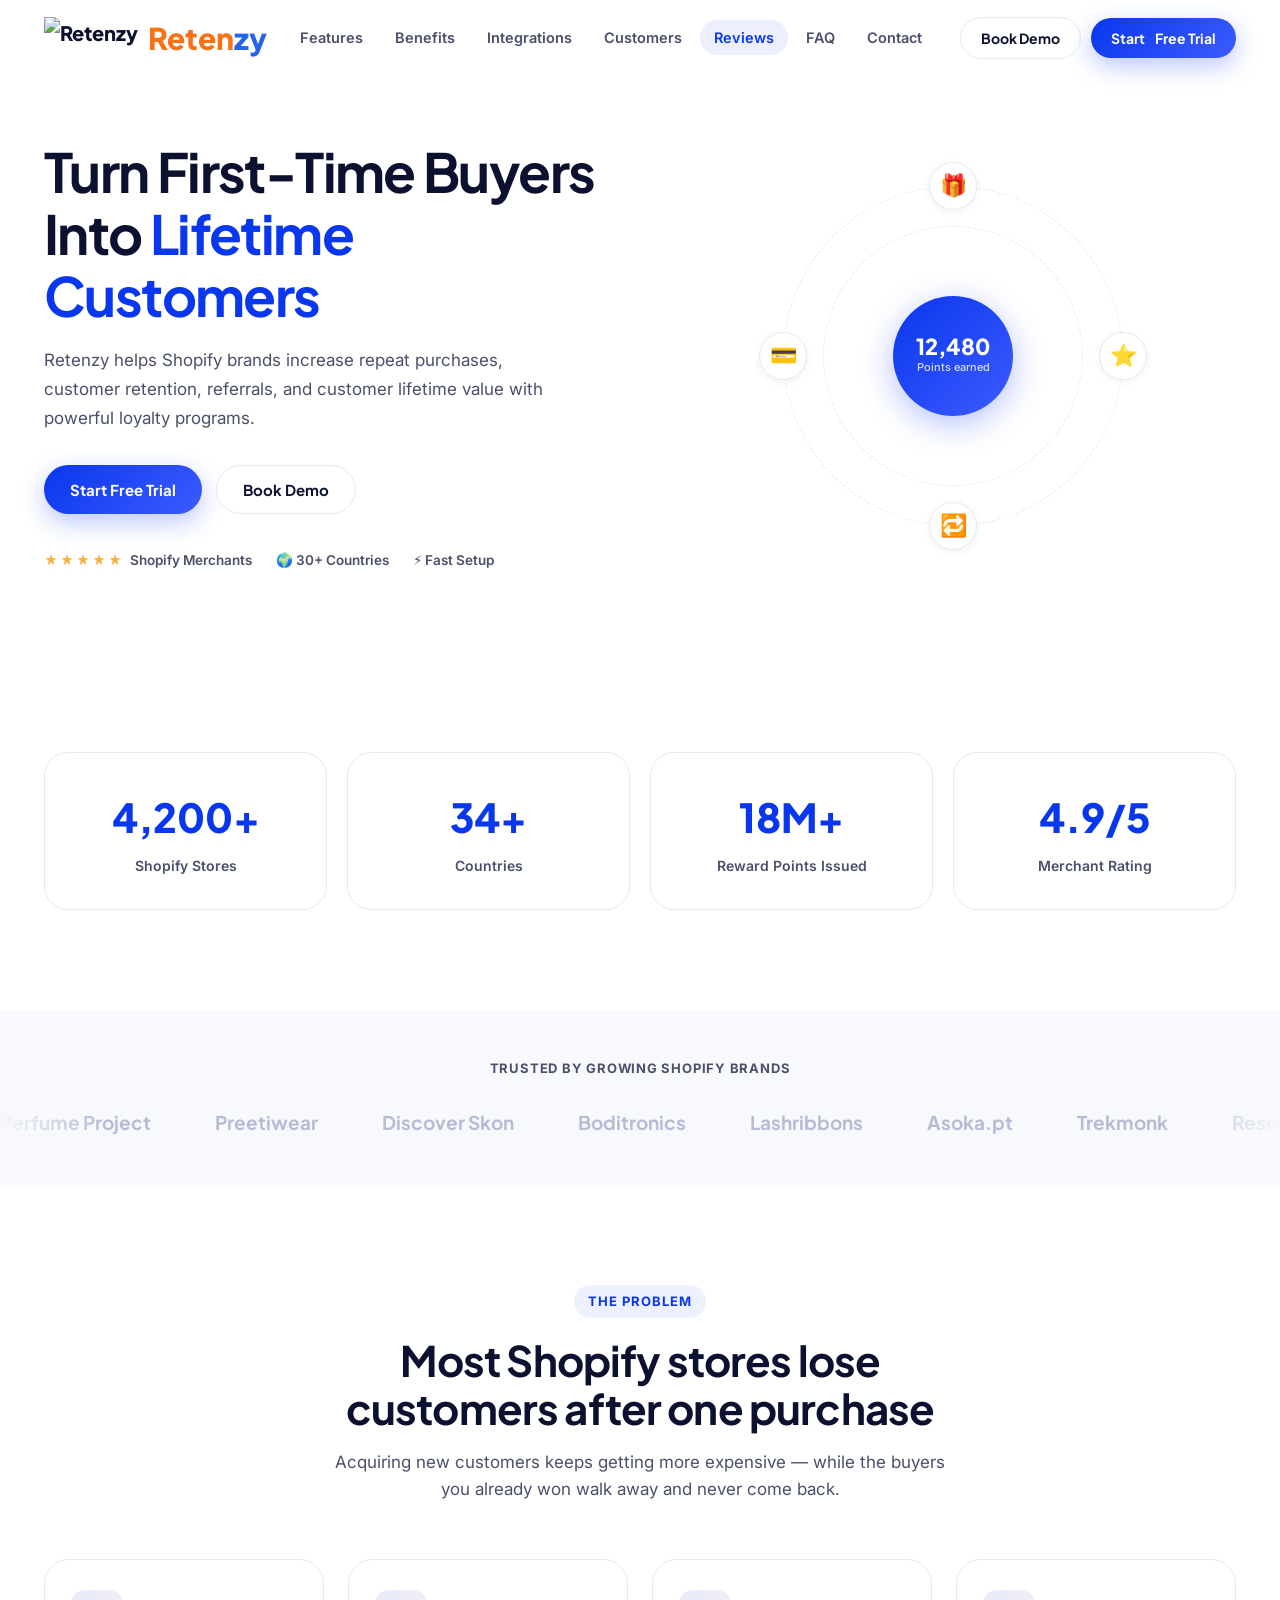
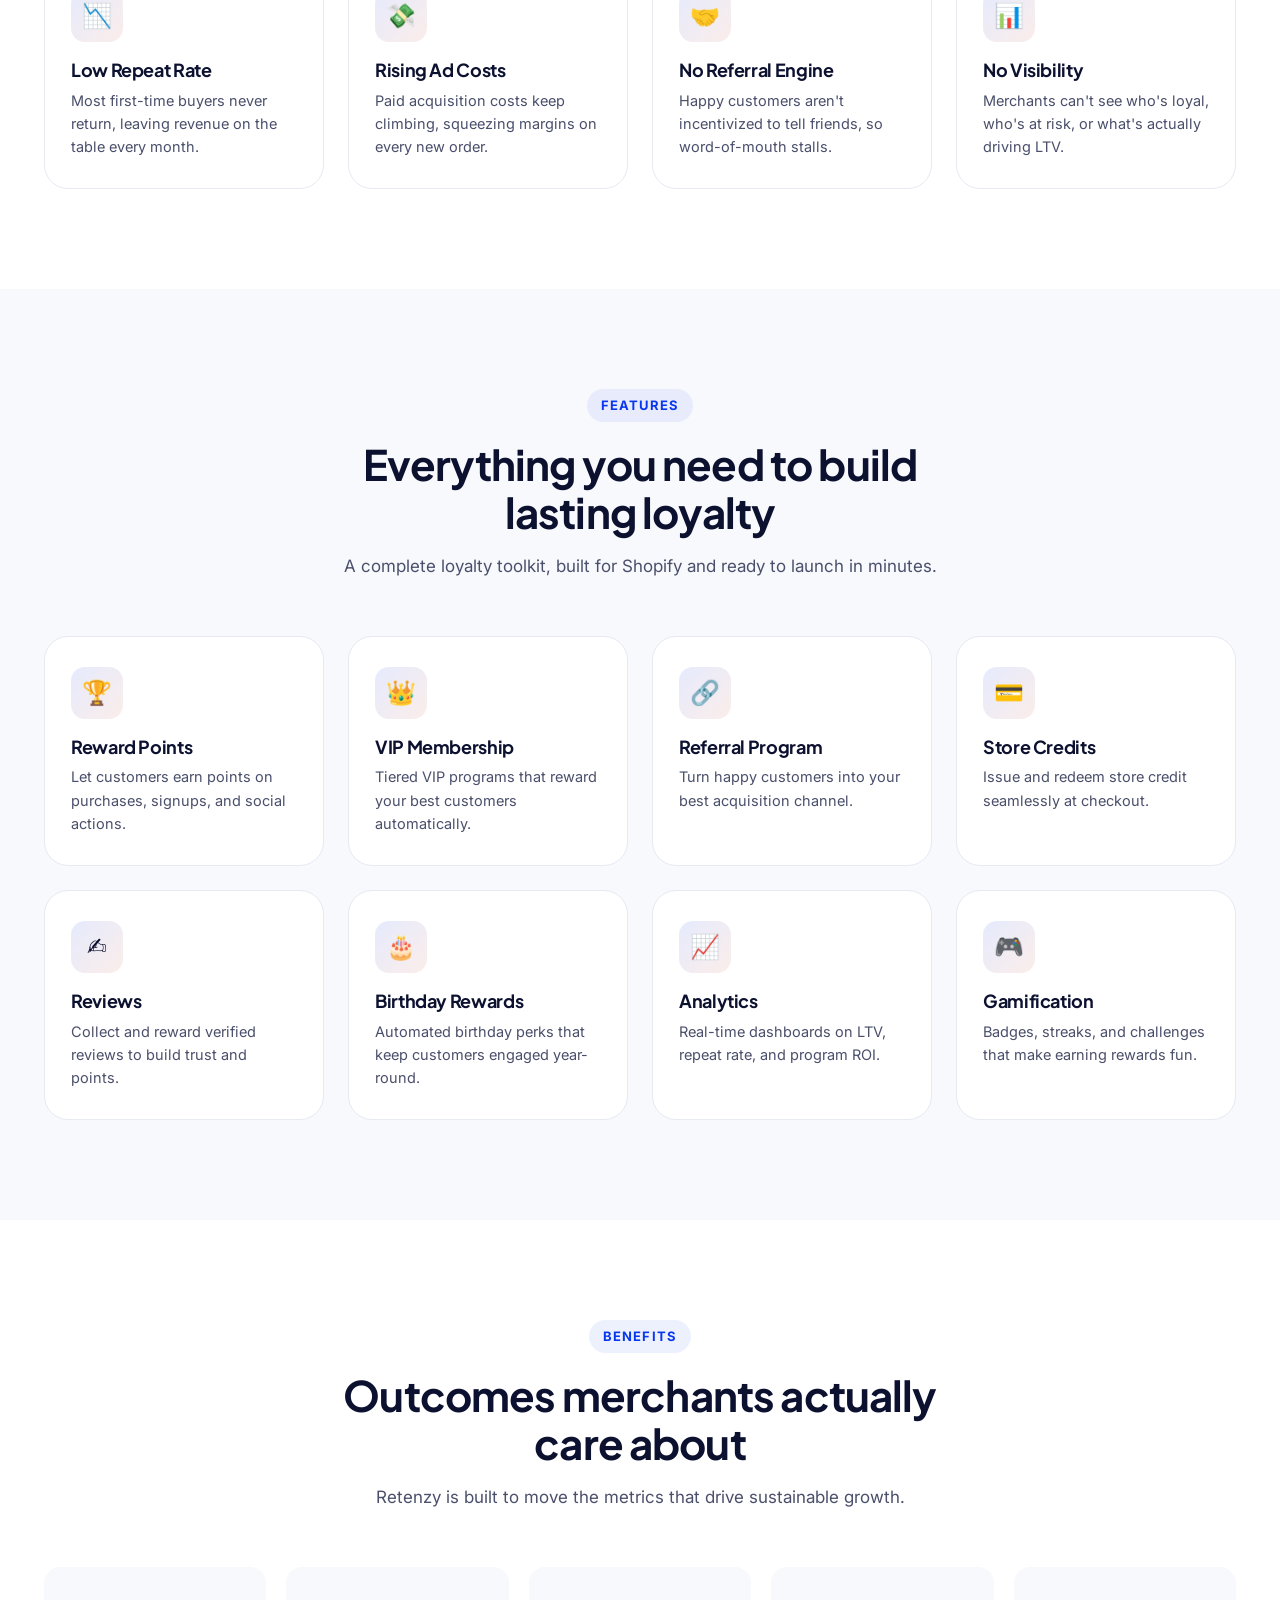
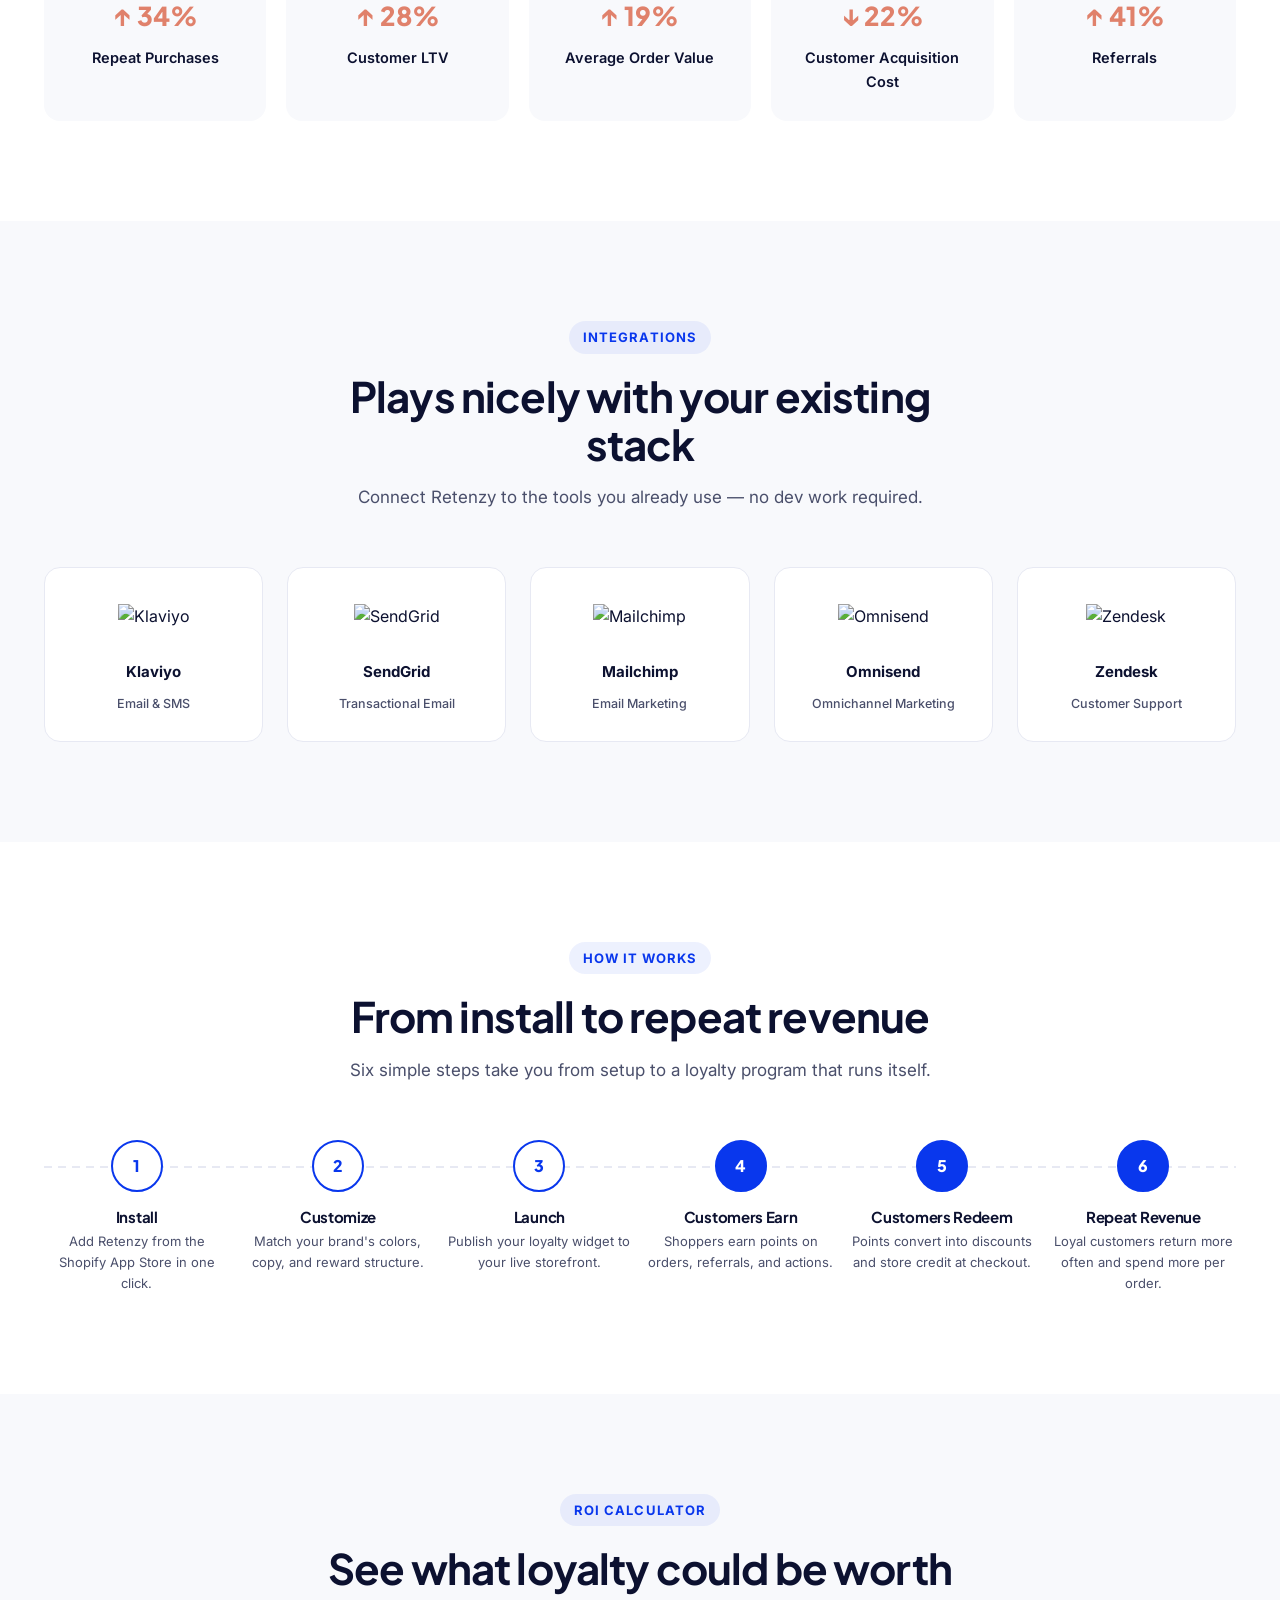
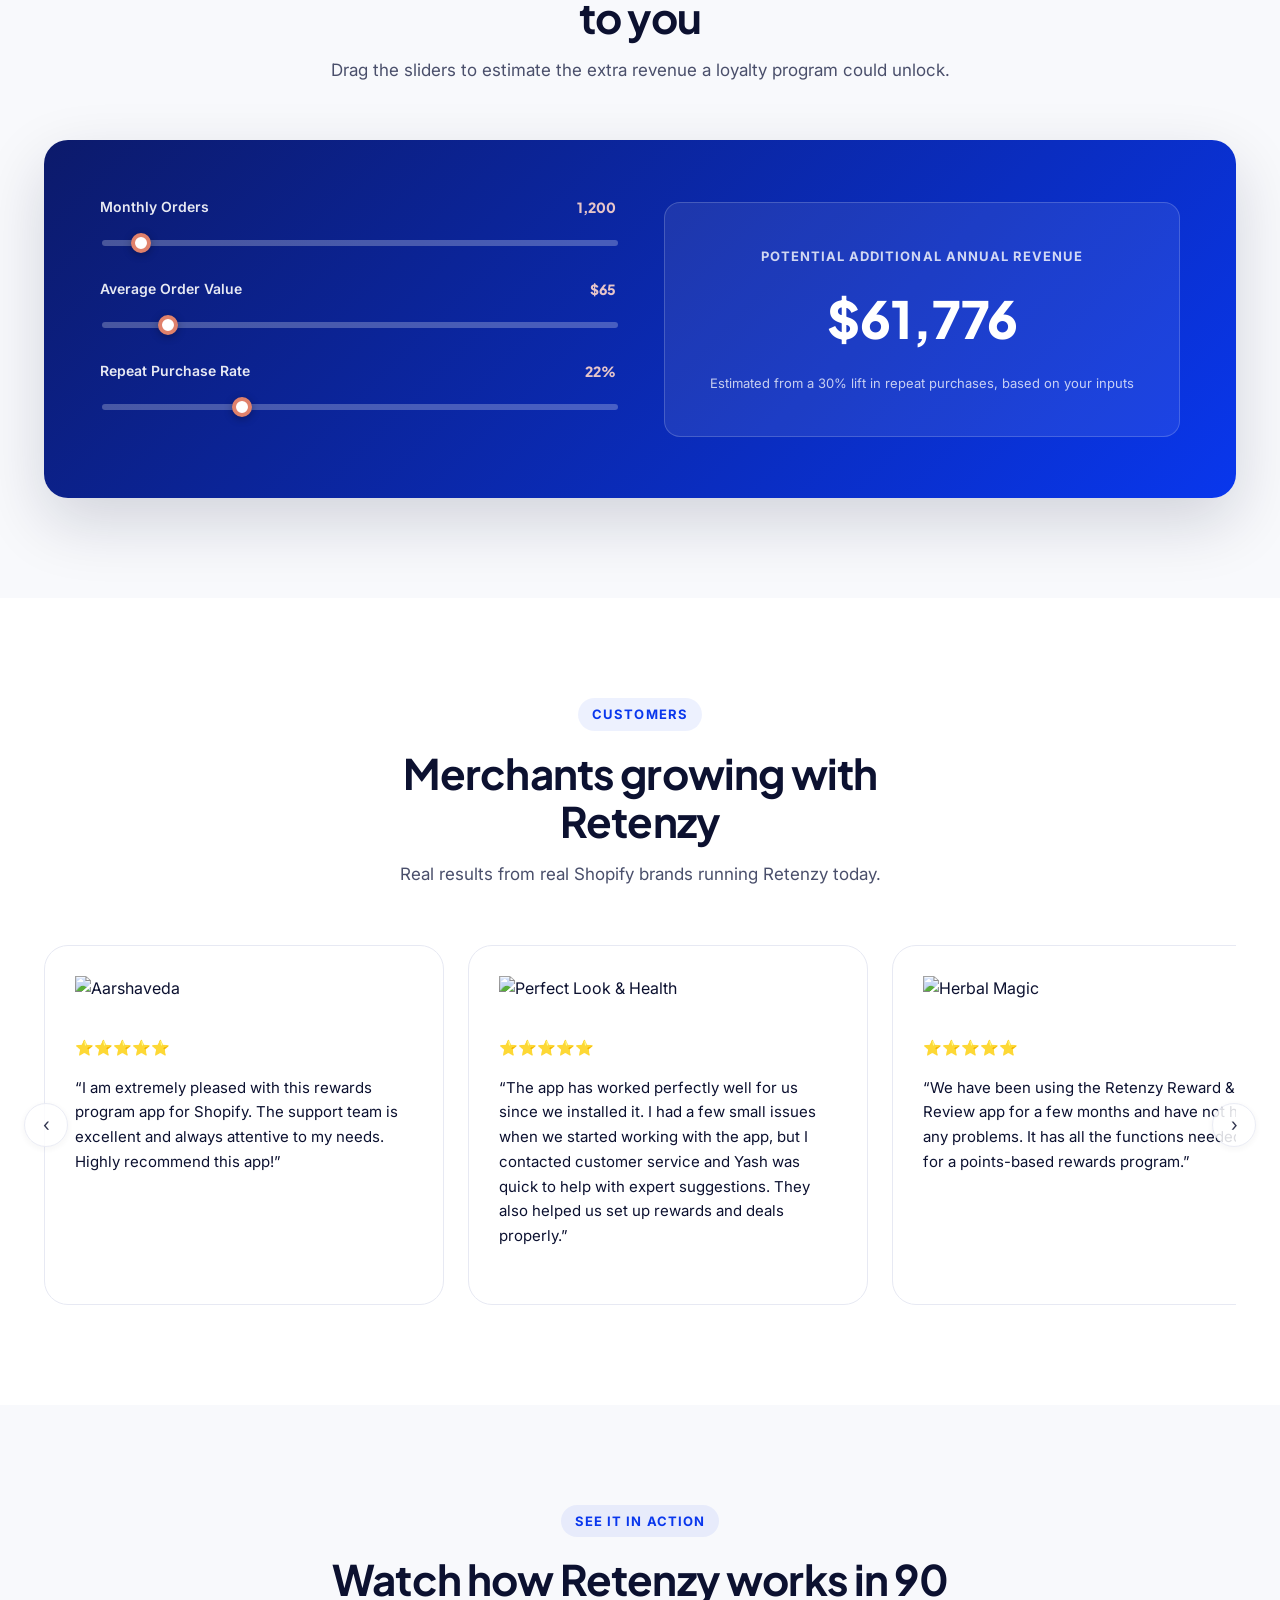
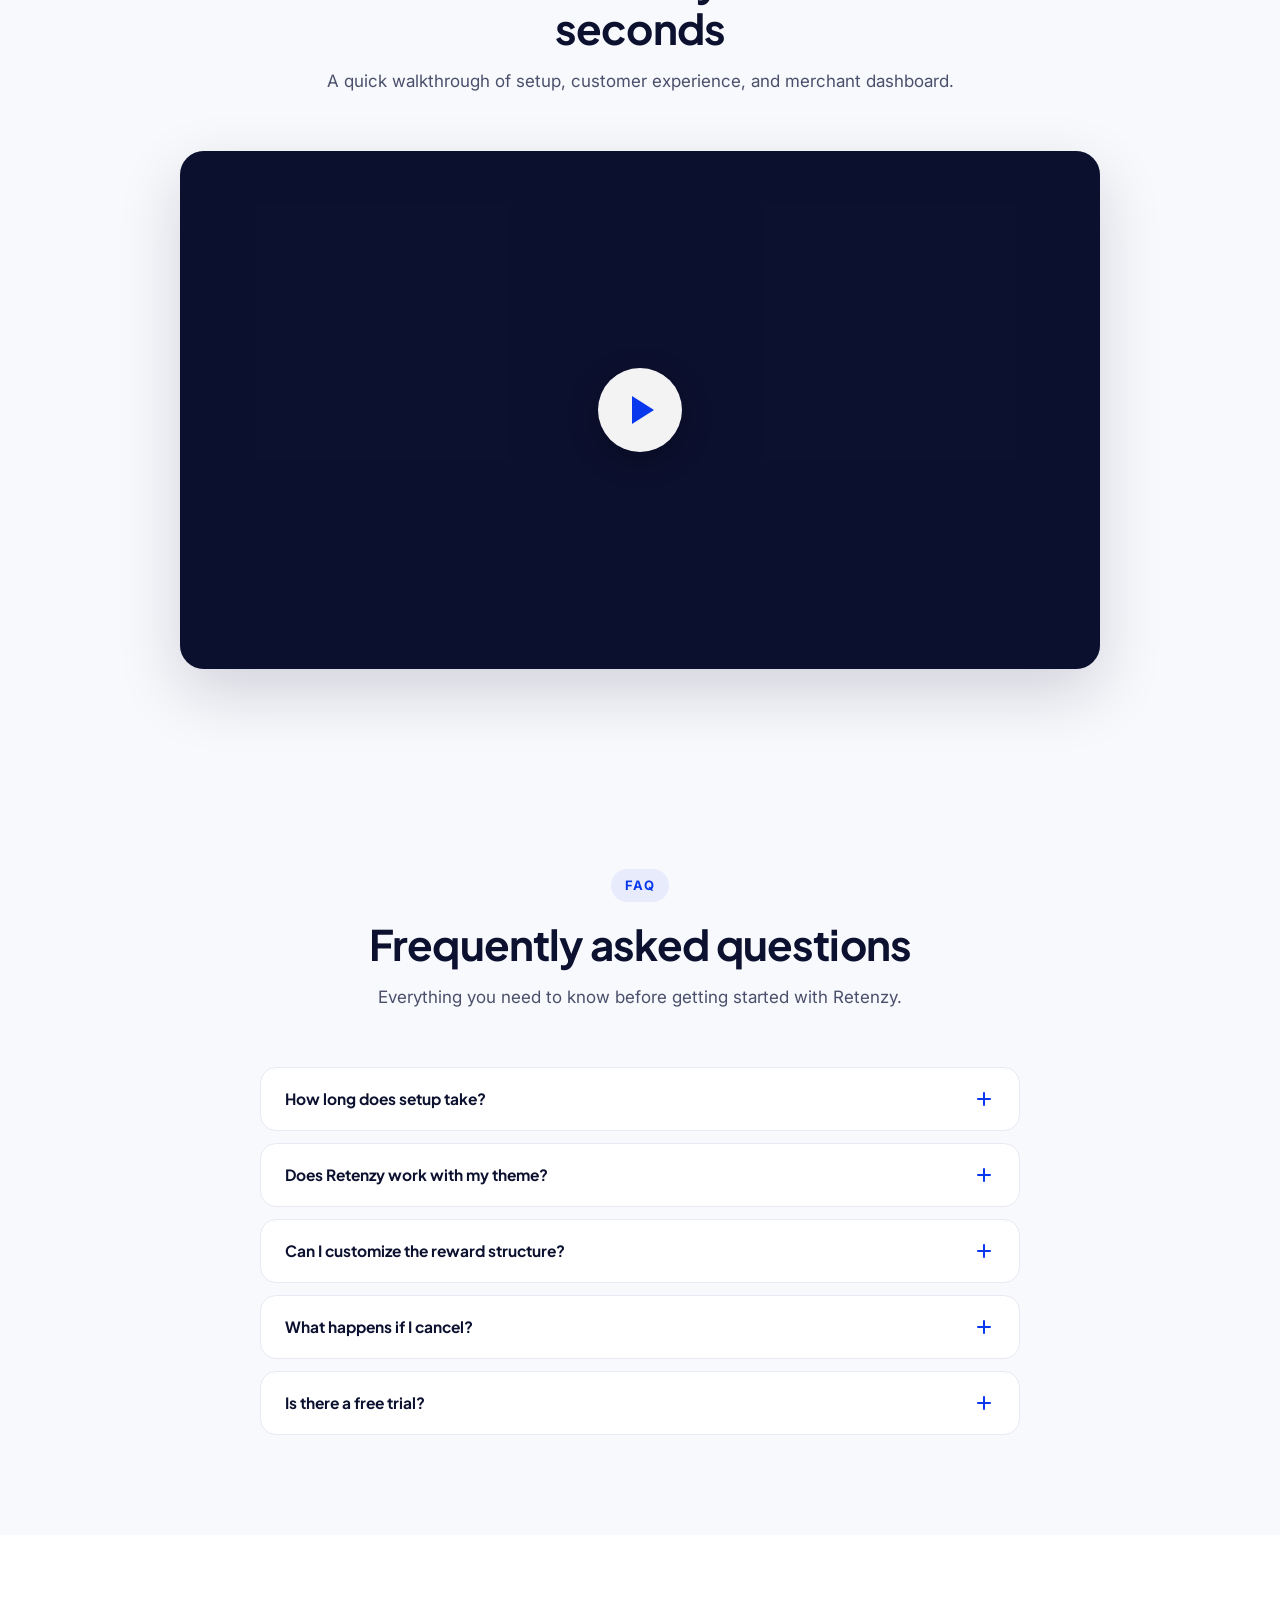
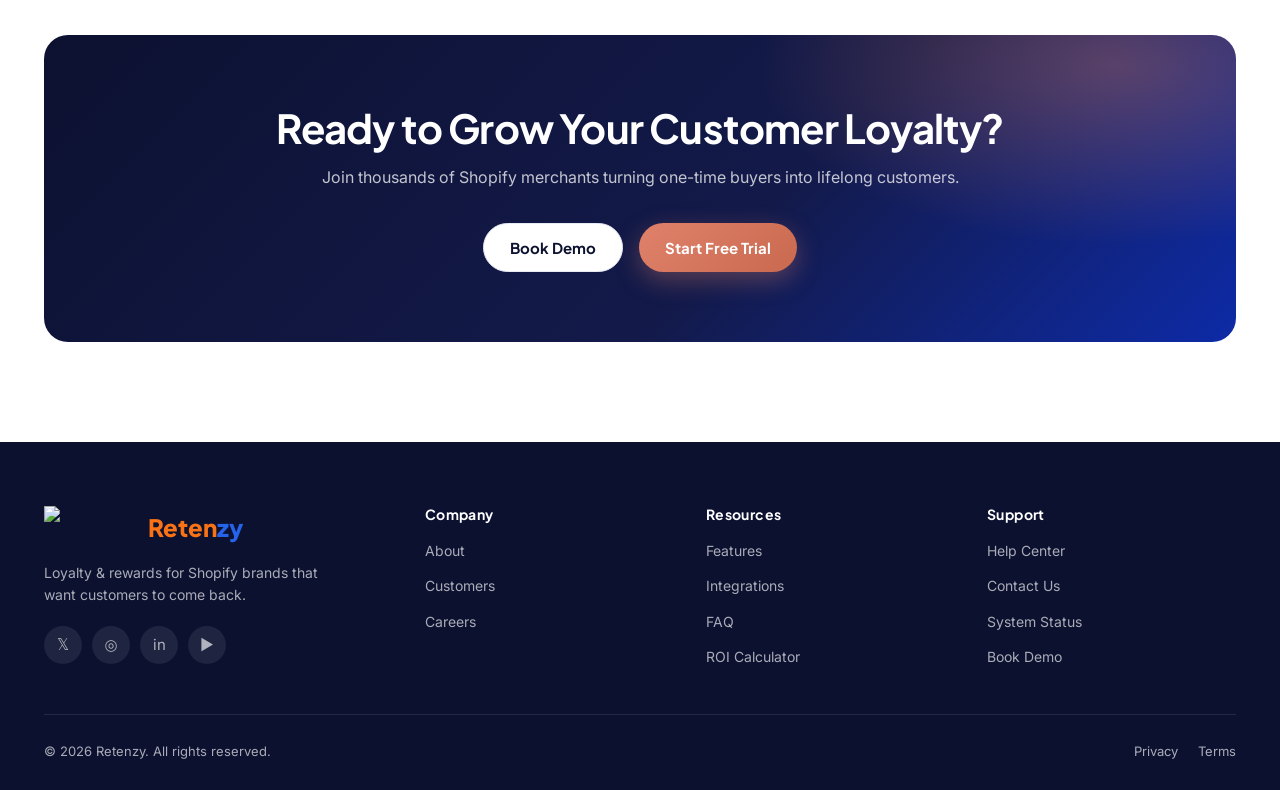
==== commit aa438485: "landing page updated" ====
--- a/index.html
+++ b/index.html
@@ -26,7 +26,7 @@
 <header class="site-header" id="siteHeader">
   <div class="header-inner">
     <a href="#main" class="logo" aria-label="Retenzy home">
-      <img src="public/assets/logos/retenzylogo.png" alt="Retenzy" class="logo-img">
+      <img src="https://raw.githubusercontent.com/Sarvdnya/landing-page/main/public/assets/logos/retenzylogo.png" alt="Retenzy" class="logo-img">
       <span class="brand-text"><span class="brand-orange">Reten</span><span class="brand-blue">zy</span></span>
     </a>
 
@@ -244,27 +244,27 @@
     </div>
     <div class="card-grid grid-5 reveal-stagger reveal">
       <div class="integration-card">
-        <div class="integration-icon"><img src="public/assets/integrations/klaviyo.svg" alt="Klaviyo" loading="lazy"></div>
+        <div class="integration-icon"><img src="http://raw.githubusercontent.com/Sarvdnya/landing-page/5f84c1e9bb16b41ae8086aabc57bccd1b56623c0/public/assets/integrations/klaviyo.svg" alt="Klaviyo" loading="lazy"></div>
         <strong>Klaviyo</strong>
         <span class="integration-sub">Email &amp; SMS</span>
       </div>
       <div class="integration-card">
-        <div class="integration-icon"><img src="public/assets/integrations/sendgrid.svg" alt="SendGrid" loading="lazy"></div>
+        <div class="integration-icon"><img src="https://raw.githubusercontent.com/Sarvdnya/landing-page/main/public/assets/integrations/sendgrid.svg" alt="SendGrid" loading="lazy"></div>
         <strong>SendGrid</strong>
         <span class="integration-sub">Transactional Email</span>
       </div>
       <div class="integration-card">
-        <div class="integration-icon"><img src="public/assets/integrations/mailchimp.svg" alt="Mailchimp" loading="lazy"></div>
+        <div class="integration-icon"><img src="https://raw.githubusercontent.com/Sarvdnya/landing-page/main/public/assets/integrations/zendesk.svg" alt="Mailchimp" loading="lazy"></div>
         <strong>Mailchimp</strong>
         <span class="integration-sub">Email Marketing</span>
       </div>
       <div class="integration-card">
-        <div class="integration-icon"><img src="public/assets/integrations/omnisend.png" alt="Omnisend" loading="lazy"></div>
+        <div class="integration-icon"><img src="https://raw.githubusercontent.com/Sarvdnya/landing-page/main/public/assets/integrations/omnisend.png" alt="Omnisend" loading="lazy"></div>
         <strong>Omnisend</strong>
         <span class="integration-sub">Omnichannel Marketing</span>
       </div>
       <div class="integration-card">
-        <div class="integration-icon"><img src="public/assets/integrations/zendesk.svg" alt="Zendesk" loading="lazy"></div>
+        <div class="integration-icon"><img src="https://raw.githubusercontent.com/Sarvdnya/landing-page/main/public/assets/integrations/zendesk.svg" alt="Zendesk" loading="lazy"></div>
         <strong>Zendesk</strong>
         <span class="integration-sub">Customer Support</span>
       </div>
@@ -342,32 +342,32 @@
       <button class="review-nav review-nav-next" aria-label="Next reviews">›</button>
       <div class="review-scroll reveal-stagger reveal" id="reviewScroll">
         <div class="review-card">
-          <img class="company-logo" src="public/assets/logos/aarshaveda.png" alt="Aarshaveda" loading="lazy">
+          <img class="company-logo" src="https://raw.githubusercontent.com/Sarvdnya/landing-page/main/public/assets/logos/aarshaveda.png" alt="Aarshaveda" loading="lazy">
           <div class="stars" aria-hidden="true">⭐⭐⭐⭐⭐</div>
           <p class="review-quote">&ldquo;I am extremely pleased with this rewards program app for Shopify. The support team is excellent and always attentive to my needs. Highly recommend this app!&rdquo;</p>
         </div>
         <div class="review-card">
-          <img class="company-logo" src="public/assets/logos/perfect-look-health.png" alt="Perfect Look &amp; Health" loading="lazy">
+          <img class="company-logo" src="https://raw.githubusercontent.com/Sarvdnya/landing-page/main/public/assets/logos/perfect-look-health.png" alt="Perfect Look &amp; Health" loading="lazy">
           <div class="stars" aria-hidden="true">⭐⭐⭐⭐⭐</div>
           <p class="review-quote">&ldquo;The app has worked perfectly well for us since we installed it. I had a few small issues when we started working with the app, but I contacted customer service and Yash was quick to help with expert suggestions. They also helped us set up rewards and deals properly.&rdquo;</p>
         </div>
         <div class="review-card">
-          <img class="company-logo" src="public/assets/logos/herbal-magic.png" alt="Herbal Magic" loading="lazy">
+          <img class="company-logo" src="https://raw.githubusercontent.com/Sarvdnya/landing-page/main/public/assets/logos/herbal-magic.png" alt="Herbal Magic" loading="lazy">
           <div class="stars" aria-hidden="true">⭐⭐⭐⭐⭐</div>
           <p class="review-quote">&ldquo;We have been using the Retenzy Reward &amp; Review app for a few months and have not had any problems. It has all the functions needed for a points-based rewards program.&rdquo;</p>
         </div>
         <div class="review-card">
-          <img class="company-logo" src="public/assets/logos/green-organic-supplements.png" alt="Green Organic Supplements" loading="lazy">
+          <img class="company-logo" src="https://raw.githubusercontent.com/Sarvdnya/landing-page/main/public/assets/logos/green-organic-supplements.png" alt="Green Organic Supplements" loading="lazy">
           <div class="stars" aria-hidden="true">⭐⭐⭐⭐⭐</div>
           <p class="review-quote">&ldquo;The overall experience has been fantastic. The onboarding process was seamless, and the team has been very cooperative from the beginning. We are already seeing positive results with our store and would highly recommend Retenzy to anyone looking for the best loyalty program app.&rdquo;</p>
         </div>
         <div class="review-card">
-          <img class="company-logo" src="public/assets/logos/shiraesthetics.png" alt="Shiraesthetics" loading="lazy">
+          <img class="company-logo" src="https://raw.githubusercontent.com/Sarvdnya/landing-page/main/public/assets/logos/shiraesthetics.png" alt="Shiraesthetics" loading="lazy">
           <div class="stars" aria-hidden="true">⭐⭐⭐⭐⭐</div>
           <p class="review-quote">&ldquo;We have been happy with the Retenzy app on our website! The app is easy to use and navigate, and we were thrilled that we could seamlessly import our existing Amazon reviews. The recent upgrade, which displays star ratings and review counts directly on the product page, is a fantastic improvement for building customer trust.&rdquo;</p>
         </div>
         <div class="review-card">
-          <img class="company-logo" src="public/assets/logos/molly-international.png" alt="Molly International" loading="lazy">
+          <img class="company-logo" src="https://raw.githubusercontent.com/Sarvdnya/landing-page/main/public/assets/logos/molly-international.png" alt="Molly International" loading="lazy">
           <div class="stars" aria-hidden="true">⭐⭐⭐⭐⭐</div>
           <p class="review-quote">&ldquo;The Loyalty feature is amazing, and the best part is the excellent customer support. They were always available whenever I needed help with the setup. The Reviews feature also works perfectly on our product landing pages.&rdquo;</p>
         </div>
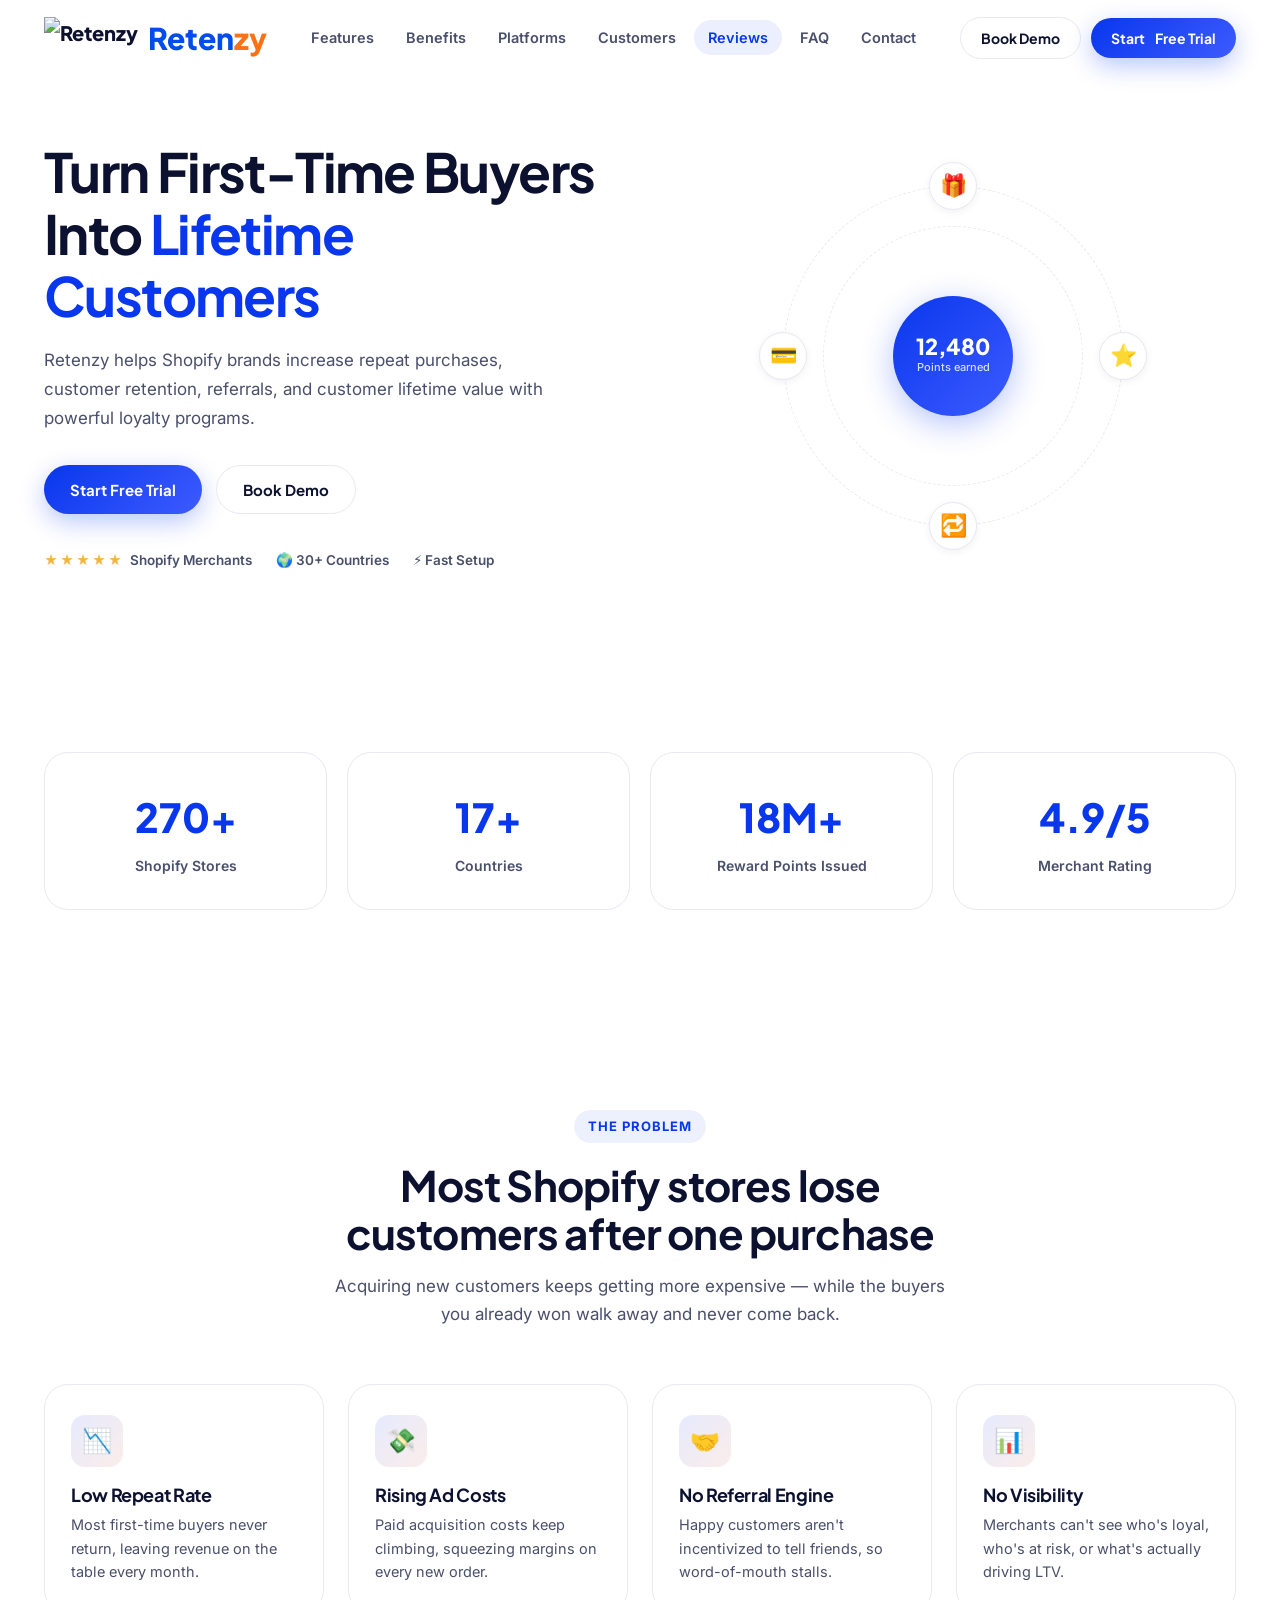
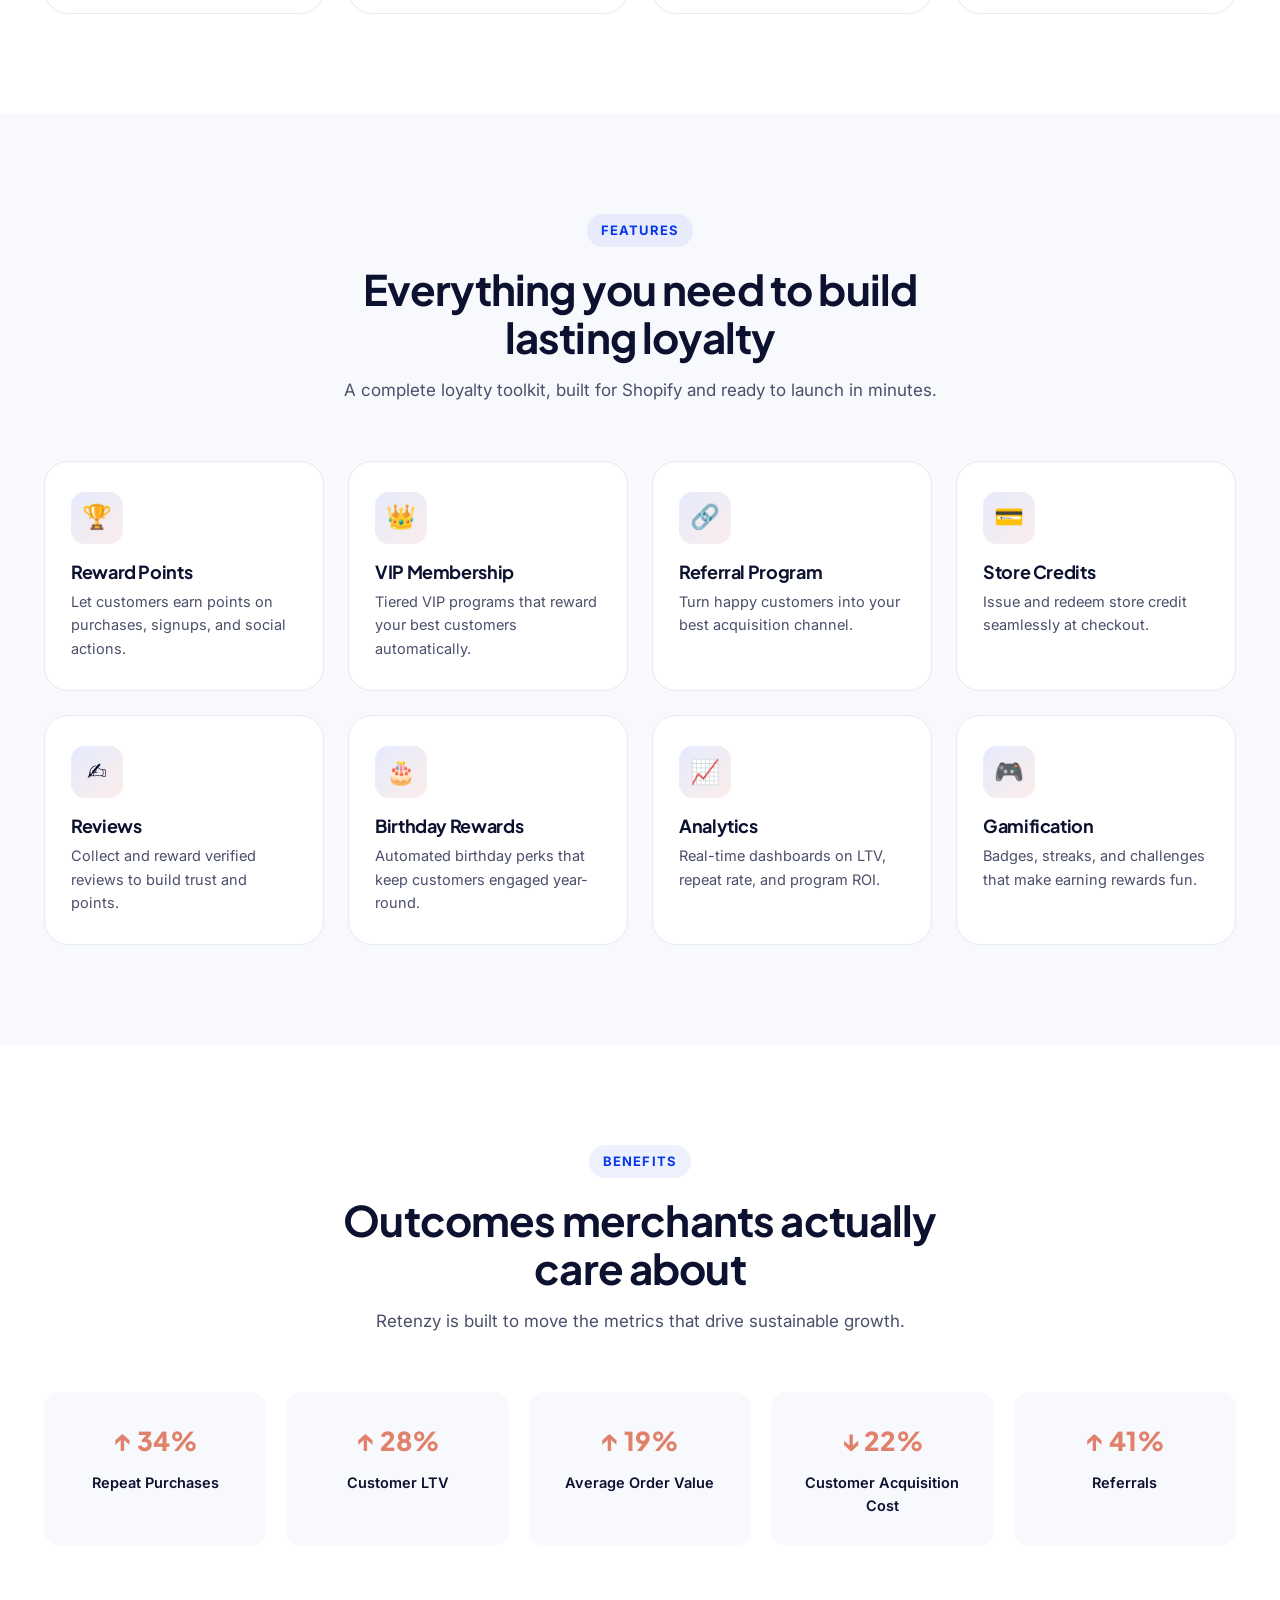
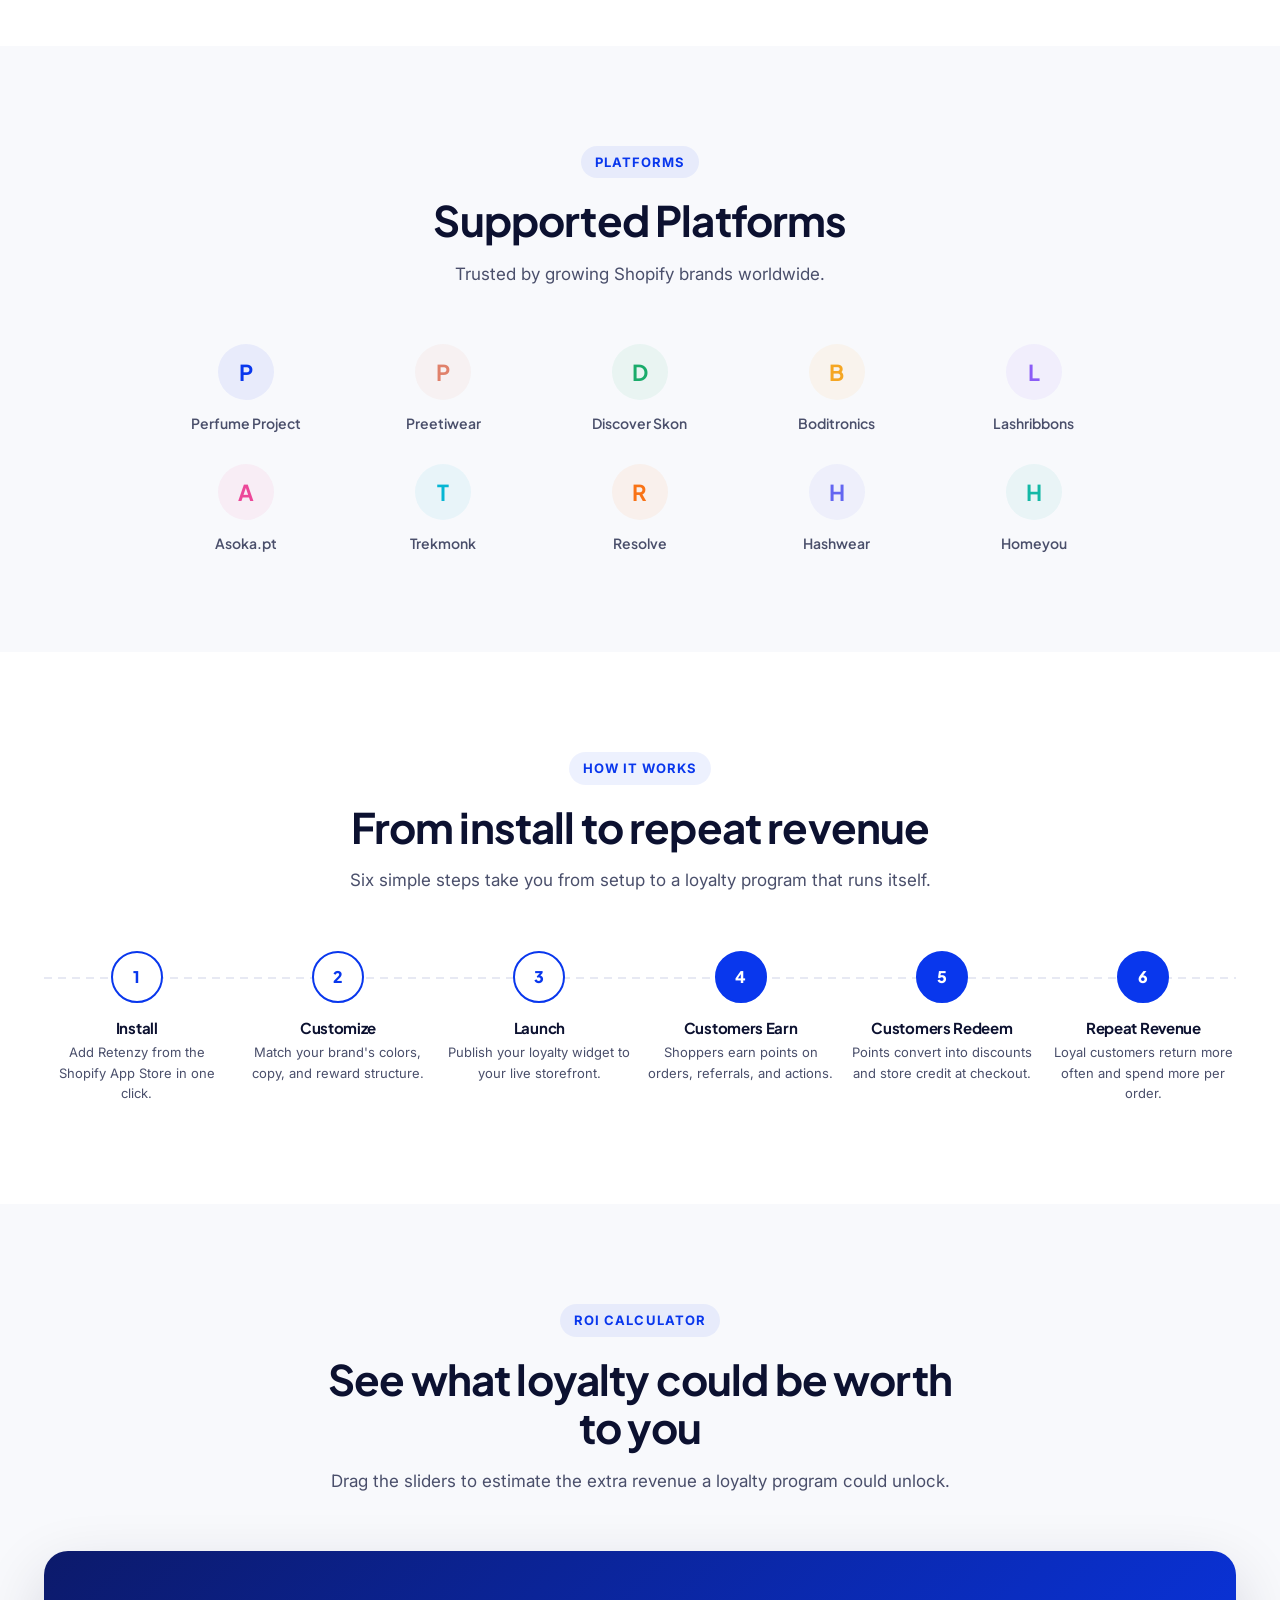
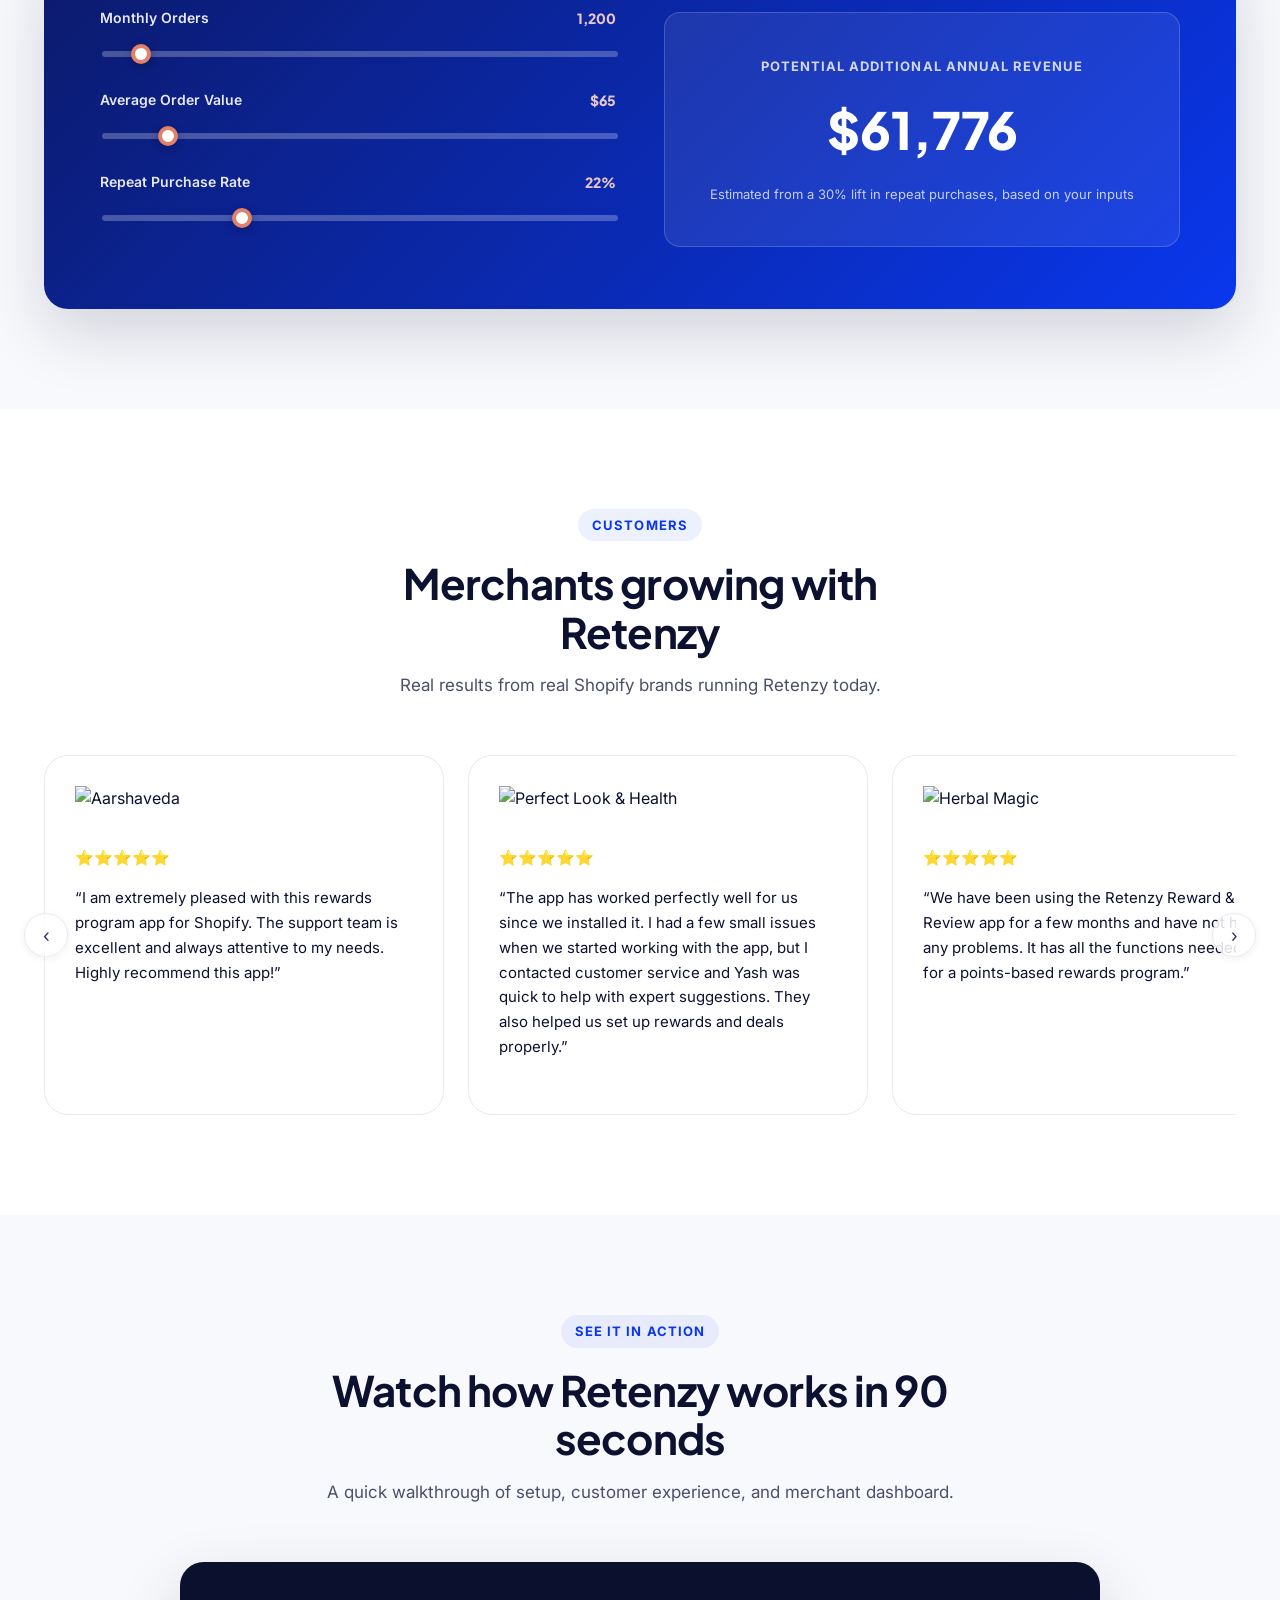
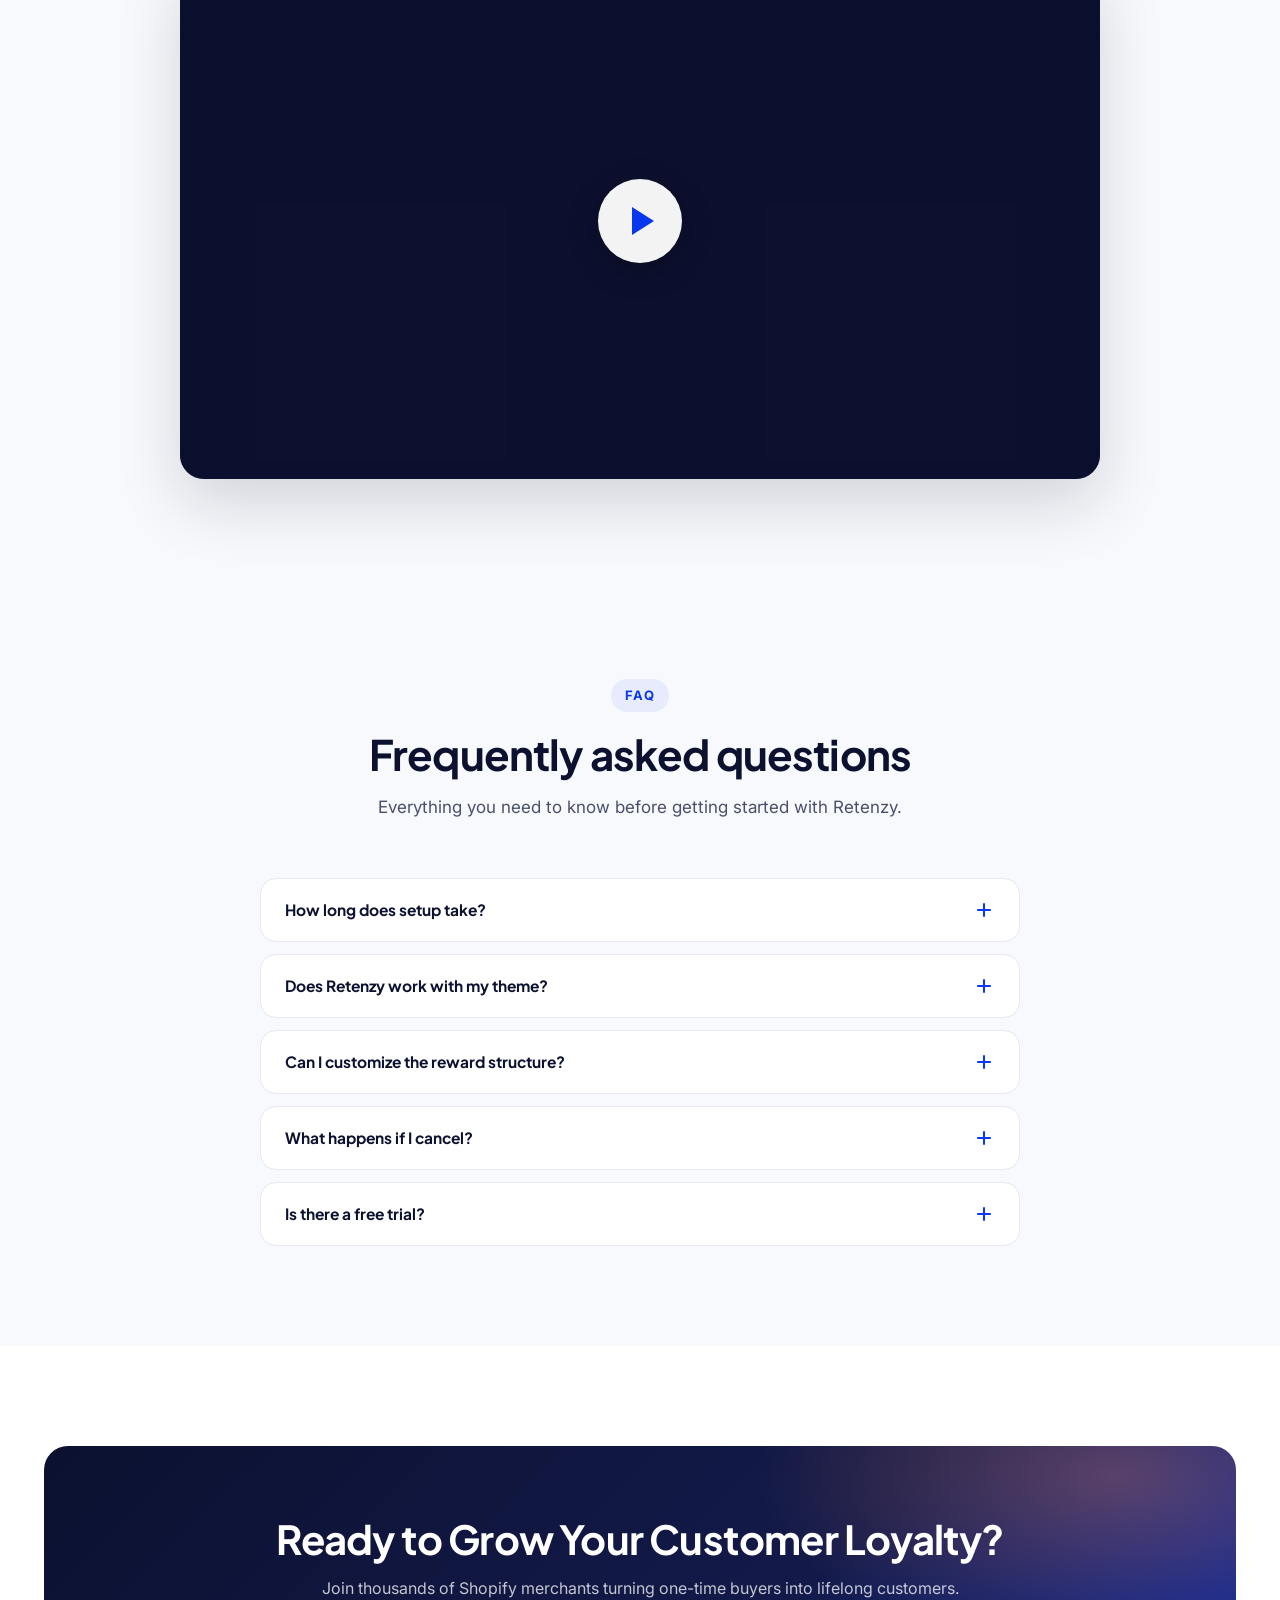
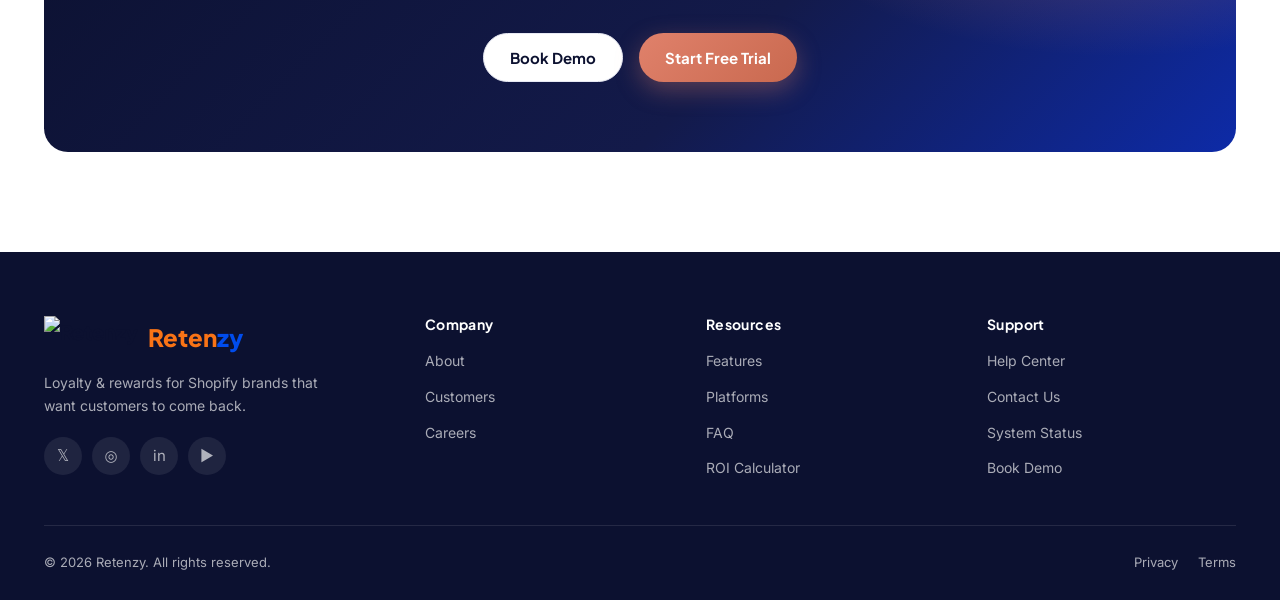
==== commit acd3716c: "retenzy logo update" ====
--- a/index.html
+++ b/index.html
@@ -27,14 +27,14 @@
   <div class="header-inner">
     <a href="#main" class="logo" aria-label="Retenzy home">
       <img src="https://raw.githubusercontent.com/Sarvdnya/landing-page/main/public/assets/logos/retenzylogo.png" alt="Retenzy" class="logo-img">
-      <span class="brand-text"><span class="brand-orange">Reten</span><span class="brand-blue">zy</span></span>
+      <span class="brand-text"><span class="brand-blue">Reten</span><span class="brand-orange">zy</span></span>
     </a>
 
     <nav class="main-nav" id="mainNav" aria-label="Primary">
       <ul>
         <li><a href="#features" data-section="features">Features</a></li>
         <li><a href="#benefits" data-section="benefits">Benefits</a></li>
-        <li><a href="#integrations" data-section="integrations">Integrations</a></li>
+        <li><a href="#platforms" data-section="platforms">Platforms</a></li>
         <li><a href="#customers" data-section="customers">Customers</a></li>
         <li><a href="#reviews" data-section="reviews">Reviews</a></li>
         <li><a href="#faq" data-section="faq">FAQ</a></li>
@@ -121,11 +121,11 @@
   <div class="container">
     <div class="kpi-grid reveal-stagger reveal">
       <div class="kpi-card">
-        <div class="kpi-num" data-count="4200" data-suffix="+">0</div>
+        <div class="kpi-num" data-count="270" data-suffix="+">0</div>
         <div class="kpi-label">Shopify Stores</div>
       </div>
       <div class="kpi-card">
-        <div class="kpi-num" data-count="34" data-suffix="+">0</div>
+        <div class="kpi-num" data-count="17" data-suffix="+">0</div>
         <div class="kpi-label">Countries</div>
       </div>
       <div class="kpi-card">
@@ -136,20 +136,6 @@
         <div class="kpi-num" data-count="4.9" data-decimal="1" data-suffix="/5">0</div>
         <div class="kpi-label">Merchant Rating</div>
       </div>
-    </div>
-  </div>
-</section>
-
-<!-- ============================================================
-     LOGO CAROUSEL
-     ============================================================ -->
-<section class="section-light" style="padding:48px 0;" aria-label="Trusted by">
-  <div class="container">
-    <p style="text-align:center;font-size:13px;font-weight:700;letter-spacing:.06em;text-transform:uppercase;color:var(--color-ink-soft);margin-bottom:28px;">Trusted by growing Shopify brands</p>
-  </div>
-  <div class="logo-strip">
-    <div class="logo-track" id="logoTrack">
-      <!-- duplicated via JS for seamless loop -->
     </div>
   </div>
 </section>
@@ -233,41 +219,16 @@
 </section>
 
 <!-- ============================================================
-     INTEGRATIONS SECTION
-     ============================================================ -->
-<section class="section section-light" id="integrations">
+     SUPPORTED PLATFORMS
+     ============================================================ -->
+<section class="section section-light" id="platforms">
   <div class="container">
     <div class="section-head reveal">
-      <span class="eyebrow">Integrations</span>
-      <h2>Plays nicely with your existing stack</h2>
-      <p>Connect Retenzy to the tools you already use — no dev work required.</p>
-    </div>
-    <div class="card-grid grid-5 reveal-stagger reveal">
-      <div class="integration-card">
-        <div class="integration-icon"><img src="http://raw.githubusercontent.com/Sarvdnya/landing-page/5f84c1e9bb16b41ae8086aabc57bccd1b56623c0/public/assets/integrations/klaviyo.svg" alt="Klaviyo" loading="lazy"></div>
-        <strong>Klaviyo</strong>
-        <span class="integration-sub">Email &amp; SMS</span>
-      </div>
-      <div class="integration-card">
-        <div class="integration-icon"><img src="https://raw.githubusercontent.com/Sarvdnya/landing-page/main/public/assets/integrations/sendgrid.svg" alt="SendGrid" loading="lazy"></div>
-        <strong>SendGrid</strong>
-        <span class="integration-sub">Transactional Email</span>
-      </div>
-      <div class="integration-card">
-        <div class="integration-icon"><img src="https://raw.githubusercontent.com/Sarvdnya/landing-page/main/public/assets/integrations/zendesk.svg" alt="Mailchimp" loading="lazy"></div>
-        <strong>Mailchimp</strong>
-        <span class="integration-sub">Email Marketing</span>
-      </div>
-      <div class="integration-card">
-        <div class="integration-icon"><img src="https://raw.githubusercontent.com/Sarvdnya/landing-page/main/public/assets/integrations/omnisend.png" alt="Omnisend" loading="lazy"></div>
-        <strong>Omnisend</strong>
-        <span class="integration-sub">Omnichannel Marketing</span>
-      </div>
-      <div class="integration-card">
-        <div class="integration-icon"><img src="https://raw.githubusercontent.com/Sarvdnya/landing-page/main/public/assets/integrations/zendesk.svg" alt="Zendesk" loading="lazy"></div>
-        <strong>Zendesk</strong>
-        <span class="integration-sub">Customer Support</span>
-      </div>
+      <span class="eyebrow">Platforms</span>
+      <h2>Supported Platforms</h2>
+      <p>Trusted by growing Shopify brands worldwide.</p>
+    </div>
+    <div class="platform-grid reveal-stagger reveal" id="platformGrid">
     </div>
   </div>
 </section>
@@ -455,7 +416,7 @@
     <div class="footer-grid">
       <div class="footer-brand">
         <div class="logo">
-          <img src="assets/logos/retenzylogo.png" alt="Retenzy" class="logo-img">
+          <img src="https://raw.githubusercontent.com/Sarvdnya/landing-page/main/public/assets/logos/retenzylogo.png" alt="Retenzy" class="logo-img">
           <span class="brand-text"><span class="brand-orange">Reten</span><span class="brand-blue">zy</span></span>
         </div>
         <p>Loyalty &amp; rewards for Shopify brands that want customers to come back.</p>
@@ -478,7 +439,7 @@
         <h4>Resources</h4>
         <ul>
           <li><a href="#features">Features</a></li>
-          <li><a href="#integrations">Integrations</a></li>
+          <li><a href="#platforms">Platforms</a></li>
           <li><a href="#faq">FAQ</a></li>
           <li><a href="#roi">ROI Calculator</a></li>
         </ul>
@@ -581,8 +542,11 @@
   // Video section: swap this single URL and the embed updates everywhere.
   youtubeVideoURL: "https://www.youtube.com/embed/G1kIFxpWIpk",
 
-  // Logos shown in the auto-scrolling trust strip.
-  trustedLogos: ["Perfume Project", "Preetiwear", "Discover Skon", "Boditronics", "Lashribbons", "Asoka.pt", "Trekmonk", "Resolve", "Hashwear", "Homeyou"],
+  // Platforms shown in the static grid (name only — logos rendered via letter placeholder).
+  platforms: [
+    "Perfume Project", "Preetiwear", "Discover Skon", "Boditronics",
+    "Lashribbons", "Asoka.pt", "Trekmonk", "Resolve", "Hashwear", "Homeyou"
+  ],
   demoLink: "#footer",
   freeTrialLink: "#footer"
 };
@@ -594,24 +558,32 @@
   document.title = `${CONFIG.companyName} — Loyalty & Rewards for Shopify Brands`;
   document.getElementById('year').textContent = new Date().getFullYear();
 
-  renderLogoCarousel();
+  renderPlatformGrid();
   setupVideo();
   setupReviewCarousel();
 });
 
-/* ---------- Logo carousel (duplicated for seamless marquee) ---------- */
-function renderLogoCarousel(){
-  const track = document.getElementById('logoTrack');
-  const logos = [...CONFIG.trustedLogos, ...CONFIG.trustedLogos]; // duplicate for loop
-  track.innerHTML = logos.map(name => `<span>${escapeHTML(name)}</span>`).join('');
-}
-
+/* ---------- Platform grid (static, no carousel) ---------- */
+function renderPlatformGrid(){
+  const grid = document.getElementById('platformGrid');
+  if (!grid) return;
+  const palette = ['#0937ed','#e0816b','#1aab6b','#f5a623','#8b5cf6','#ec4899','#06b6d4','#f97316','#6366f1','#14b8a6'];
+  grid.innerHTML = CONFIG.platforms.map((name, i) => {
+    const initial = name.charAt(0).toUpperCase();
+    const color = palette[i % palette.length];
+    return `<div class="platform-item">
+      <div class="platform-icon" style="background:${color}11;color:${color}">
+        <span class="platform-letter">${initial}</span>
+      </div>
+      <span class="platform-name">${escapeHTML(name)}</span>
+    </div>`;
+  }).join('');
+}
 function escapeHTML(str){
   const div = document.createElement('div');
   div.textContent = str ?? '';
   return div.innerHTML;
 }
-function escapeAttr(str){ return (str ?? '').replace(/"/g,'&quot;'); }
 
 /* ---------- Video: lazy-load iframe from CONFIG.youtubeVideoURL ---------- */
 function setupVideo(){
--- a/style.css
+++ b/style.css
@@ -126,7 +126,7 @@
 .brand-text{font-family:var(--font-display);font-weight:800;font-size:clamp(22px,2.8vw,30px);line-height:1;vertical-align:middle;}
 .footer-brand .brand-text{font-size:24px;}
 .brand-orange{color:#F97316;}
-.brand-blue{color:#2563EB;}
+.brand-blue{color:#004ced;}
 .main-nav{display:flex;}
 .main-nav ul{display:flex;gap:4px;}
 .main-nav a{
@@ -218,26 +218,13 @@
 .kpi-label{margin-top:6px;font-size:14px;color:var(--color-ink-soft);font-weight:600;}
 
 /* ============================================================
-   4. LOGO CAROUSEL
-   ============================================================ */
-.logo-strip{overflow:hidden;position:relative;-webkit-mask-image:linear-gradient(90deg,transparent,#000 8%,#000 92%,transparent);mask-image:linear-gradient(90deg,transparent,#000 8%,#000 92%,transparent);}
-.logo-track{display:flex;gap:64px;width:max-content;animation:marquee 28s linear infinite;}
-.logo-strip:hover .logo-track{animation-play-state:paused;}
-.logo-track span{
-  font-family:var(--font-display);font-weight:700;font-size:19px;color:#b7bcd6;
-  display:flex;align-items:center;white-space:nowrap;
-}
-@keyframes marquee{from{transform:translateX(0);}to{transform:translateX(-50%);}}
-
-/* ============================================================
-   5. GENERIC CARD GRID (problem / features / integrations)
+   5. GENERIC CARD GRID (problem / features)
    ============================================================ */
 .card-grid{display:grid;gap:24px;}
 .grid-4{grid-template-columns:repeat(4,1fr);}
 .grid-3{grid-template-columns:repeat(3,1fr);}
-.grid-5{grid-template-columns:repeat(5,1fr);}
-@media (max-width:960px){.grid-4{grid-template-columns:repeat(2,1fr);} .grid-3{grid-template-columns:repeat(2,1fr);} .grid-5{grid-template-columns:repeat(3,1fr);}}
-@media (max-width:600px){.grid-4,.grid-3,.grid-5{grid-template-columns:repeat(2,1fr);}}
+@media (max-width:960px){.grid-4{grid-template-columns:repeat(2,1fr);} .grid-3{grid-template-columns:repeat(2,1fr);}}
+@media (max-width:600px){.grid-4,.grid-3{grid-template-columns:repeat(2,1fr);}}
 
 .feature-card{
   background:#fff;border:1px solid var(--color-line);border-radius:var(--radius-lg);
@@ -266,17 +253,31 @@
 .benefit-num{font-family:var(--font-display);font-weight:800;font-size:26px;color:var(--color-accent);margin-bottom:10px;}
 .benefit-card p{font-size:14.5px;font-weight:600;}
 
-/* Integrations */
-.integration-card{
-  background:#fff;border:1px solid var(--color-line);border-radius:var(--radius-md);
-  padding:32px 20px 28px;display:flex;flex-direction:column;align-items:center;gap:12px;
-  text-align:center;transition:transform .3s var(--ease), box-shadow .3s;
-}
-.integration-card:hover{transform:translateY(-4px);box-shadow:var(--shadow-sm);}
-.integration-icon{display:flex;align-items:center;justify-content:center;height:48px;}
-.integration-icon img{height:40px;width:auto;max-width:130px;object-fit:contain;display:block;}
-.integration-card strong{font-size:15px;}
-.integration-sub{font-size:12.5px;color:var(--color-ink-soft);font-weight:500;line-height:1.3;}
+/* Platform Grid */
+.platform-grid{
+  display:grid;grid-template-columns:repeat(5,1fr);gap:32px 24px;
+  max-width:960px;margin:0 auto;
+}
+@media (max-width:960px){.platform-grid{grid-template-columns:repeat(4,1fr);}}
+@media (max-width:600px){.platform-grid{grid-template-columns:repeat(2,1fr);}}
+.platform-item{
+  display:flex;flex-direction:column;align-items:center;gap:14px;
+  cursor:pointer;transition:transform .2s var(--ease);
+}
+.platform-item:hover{transform:scale(1.05);}
+.platform-icon{
+  width:56px;height:56px;border-radius:50%;
+  display:flex;align-items:center;justify-content:center;
+  transition:box-shadow .2s var(--ease);
+}
+.platform-item:hover .platform-icon{box-shadow:0 8px 24px rgba(12,17,48,.1);}
+.platform-letter{
+  font-family:var(--font-display);font-weight:700;font-size:22px;line-height:1;
+}
+.platform-name{
+  font-family:var(--font-display);font-size:14px;font-weight:600;
+  color:var(--color-ink-soft);text-align:center;line-height:1.3;
+}
 
 /* ============================================================
    6. HOW IT WORKS — TIMELINE
@@ -529,6 +530,10 @@
 .reveal-stagger.in > *:nth-child(4){transition-delay:.26s;}
 .reveal-stagger.in > *:nth-child(5){transition-delay:.33s;}
 .reveal-stagger.in > *:nth-child(6){transition-delay:.4s;}
+.reveal-stagger.in > *:nth-child(7){transition-delay:.47s;}
+.reveal-stagger.in > *:nth-child(8){transition-delay:.54s;}
+.reveal-stagger.in > *:nth-child(9){transition-delay:.61s;}
+.reveal-stagger.in > *:nth-child(10){transition-delay:.68s;}
 
 .skip-link{
   position:absolute;left:-999px;top:0;background:#fff;color:var(--color-primary);padding:12px 20px;
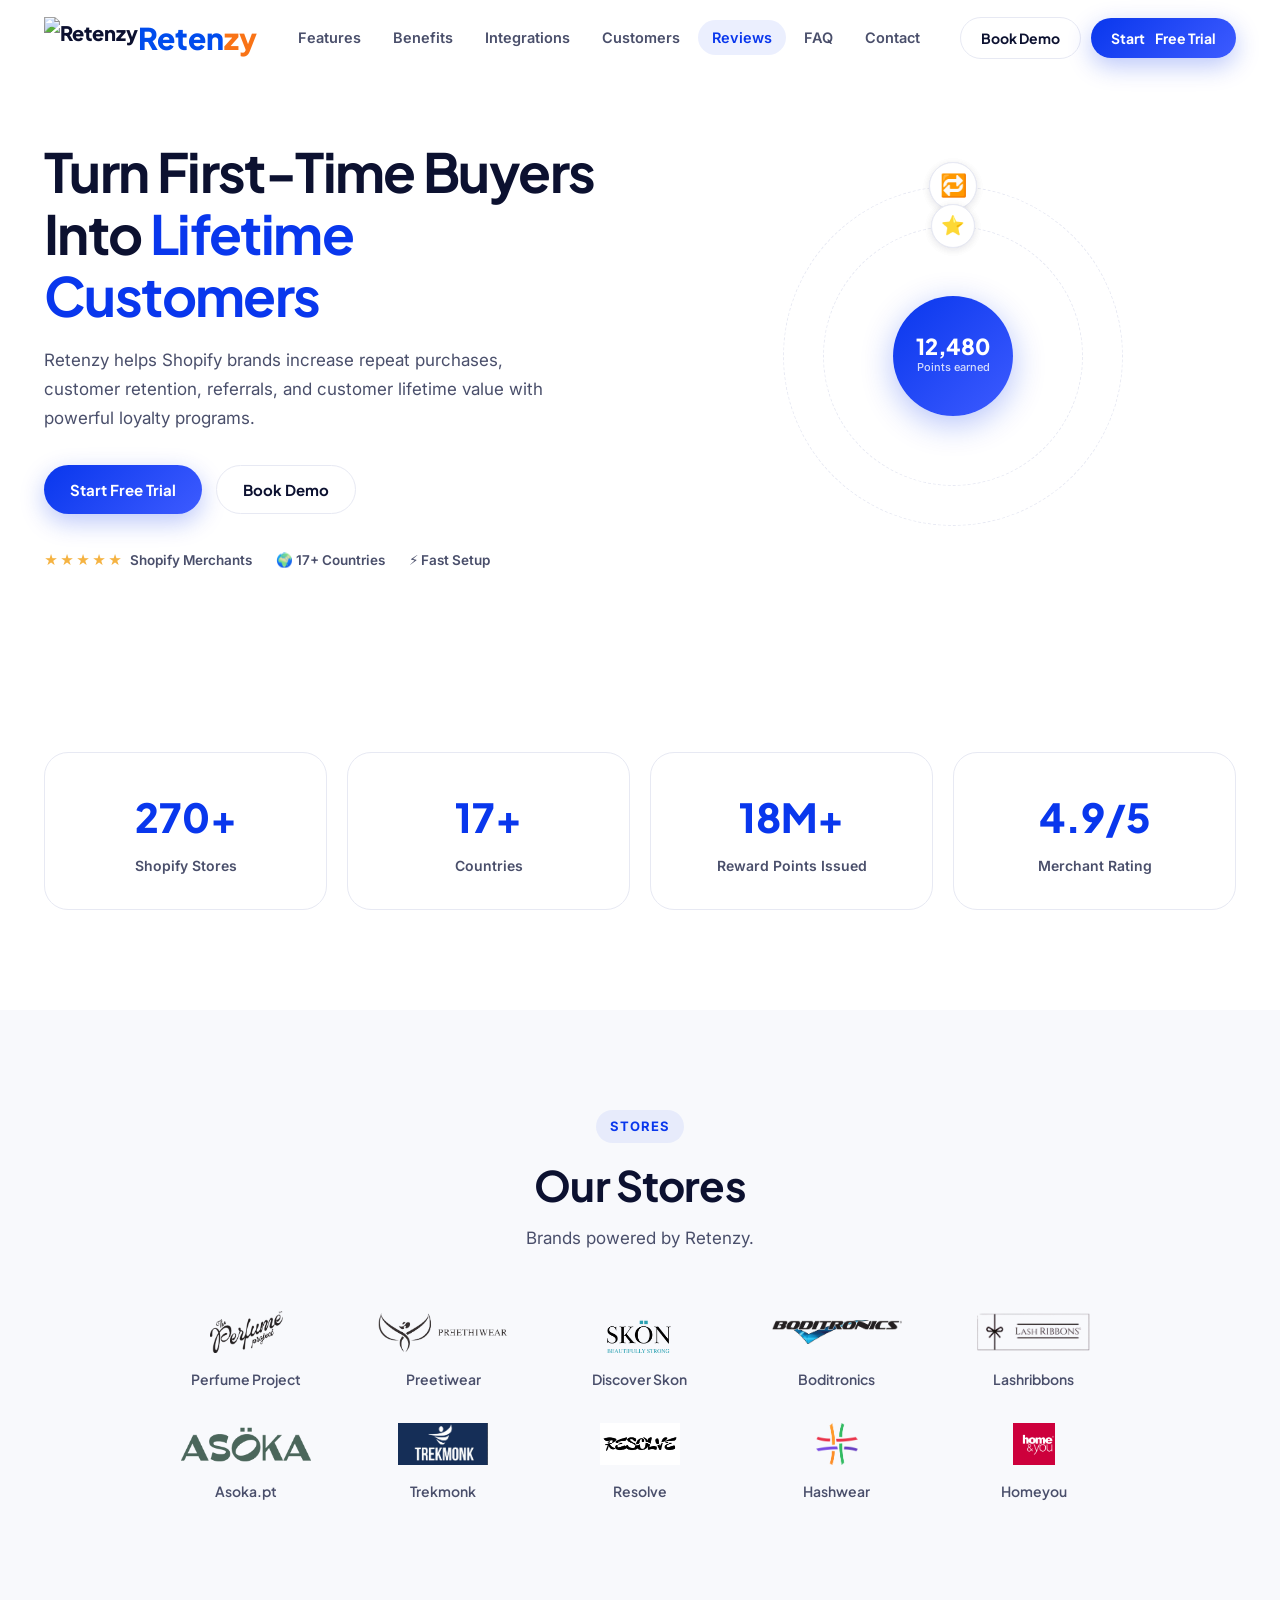
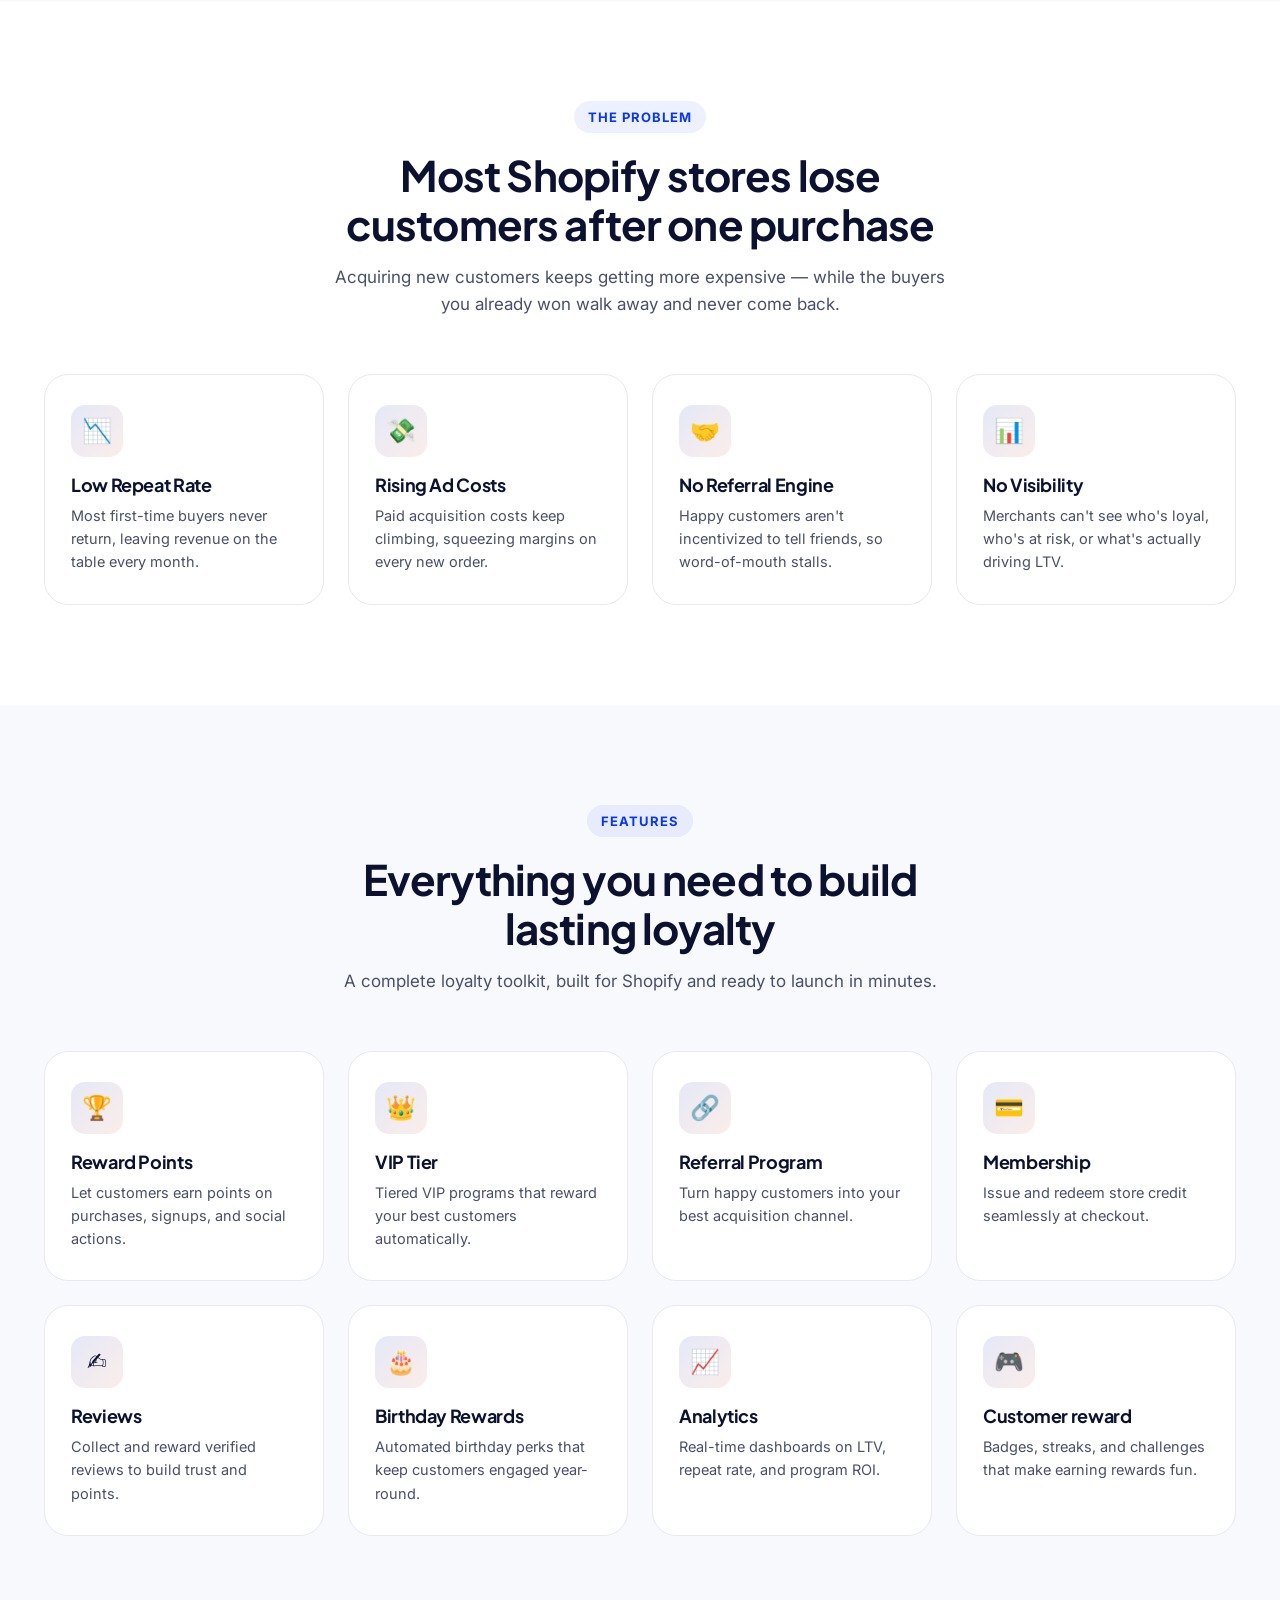
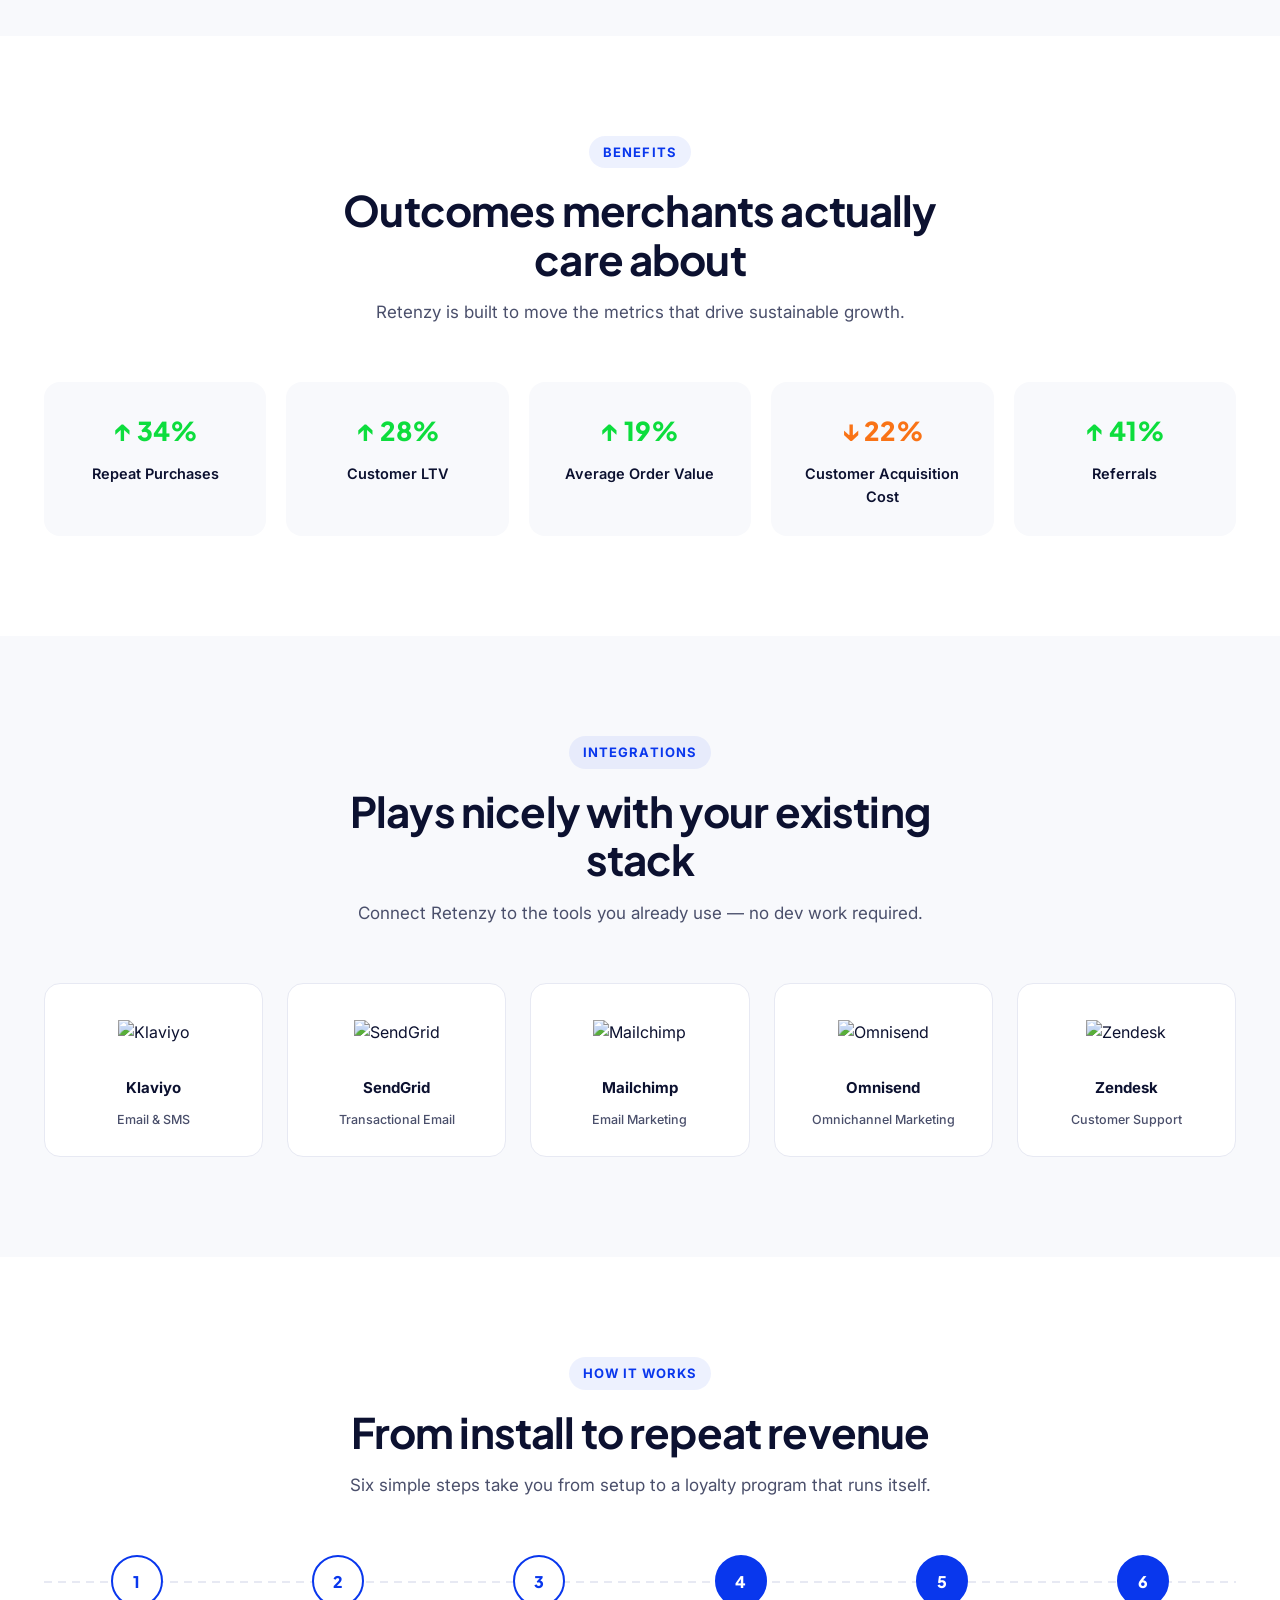
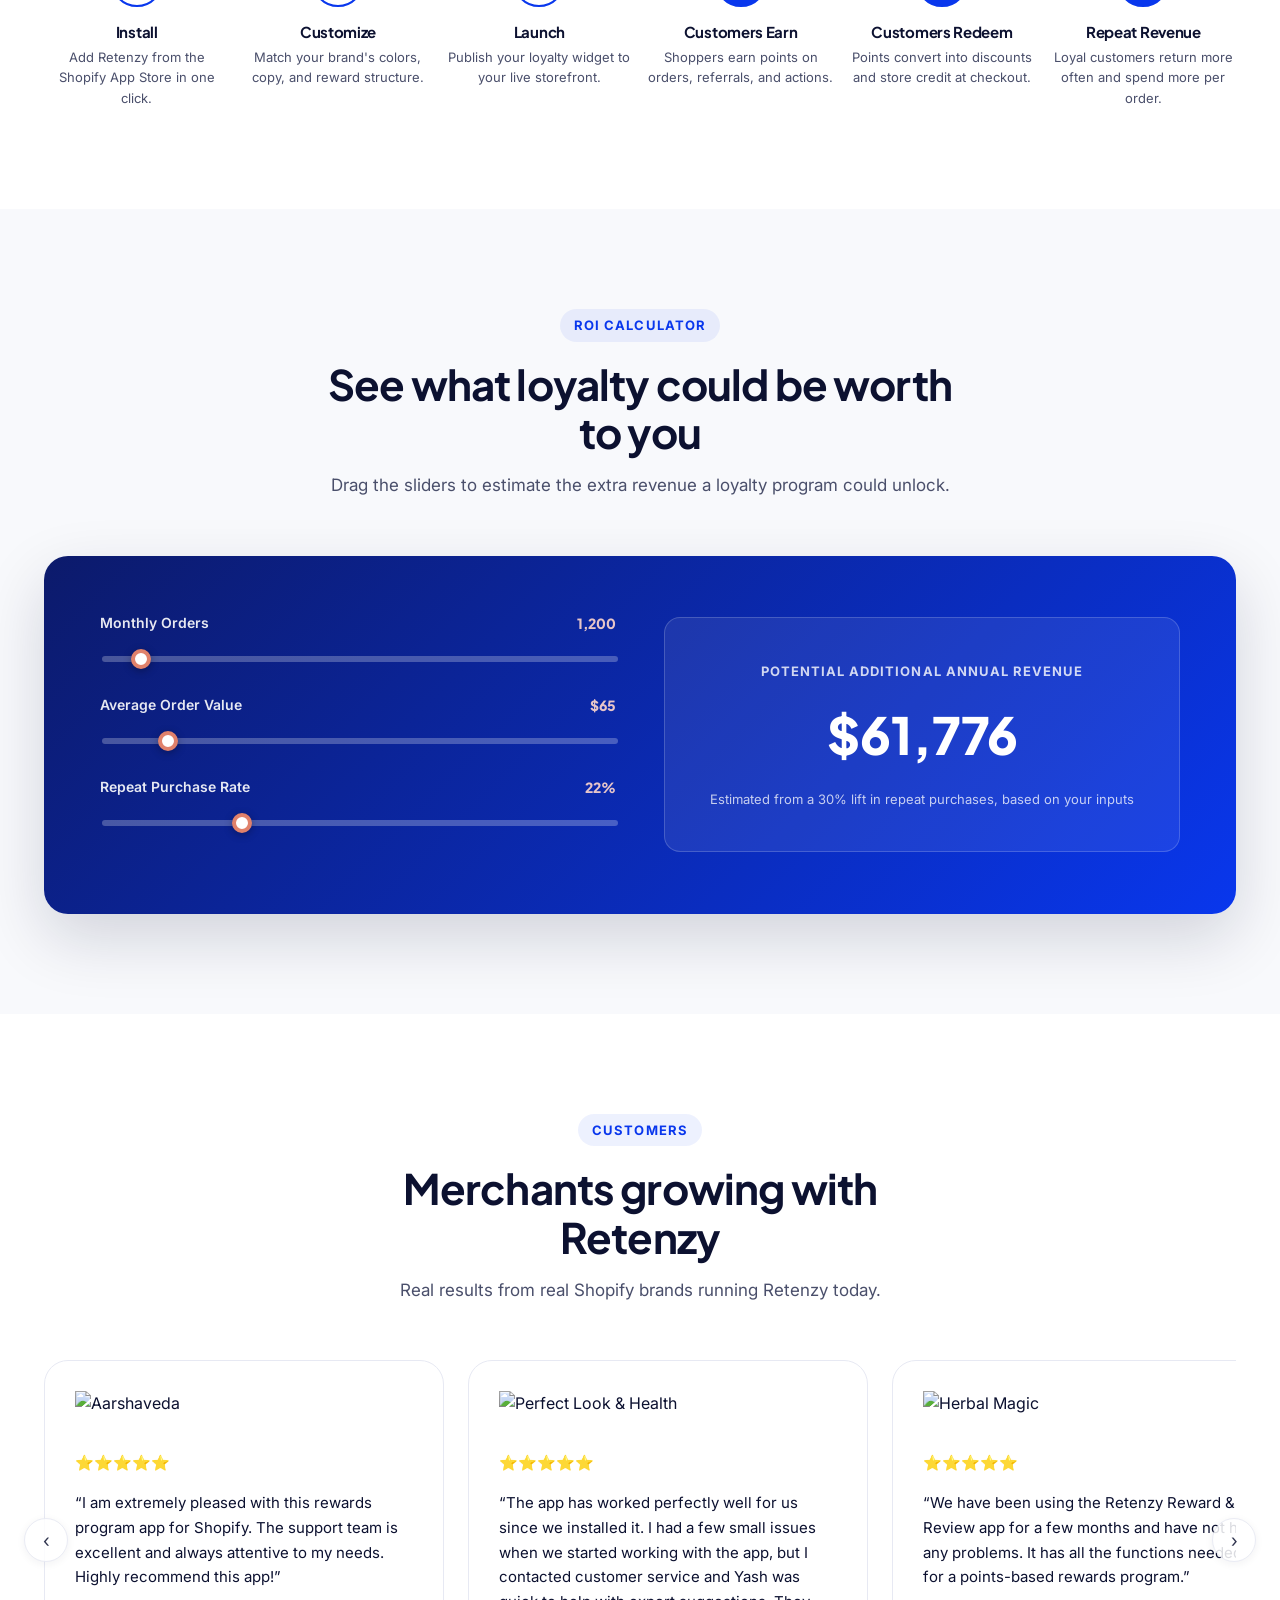
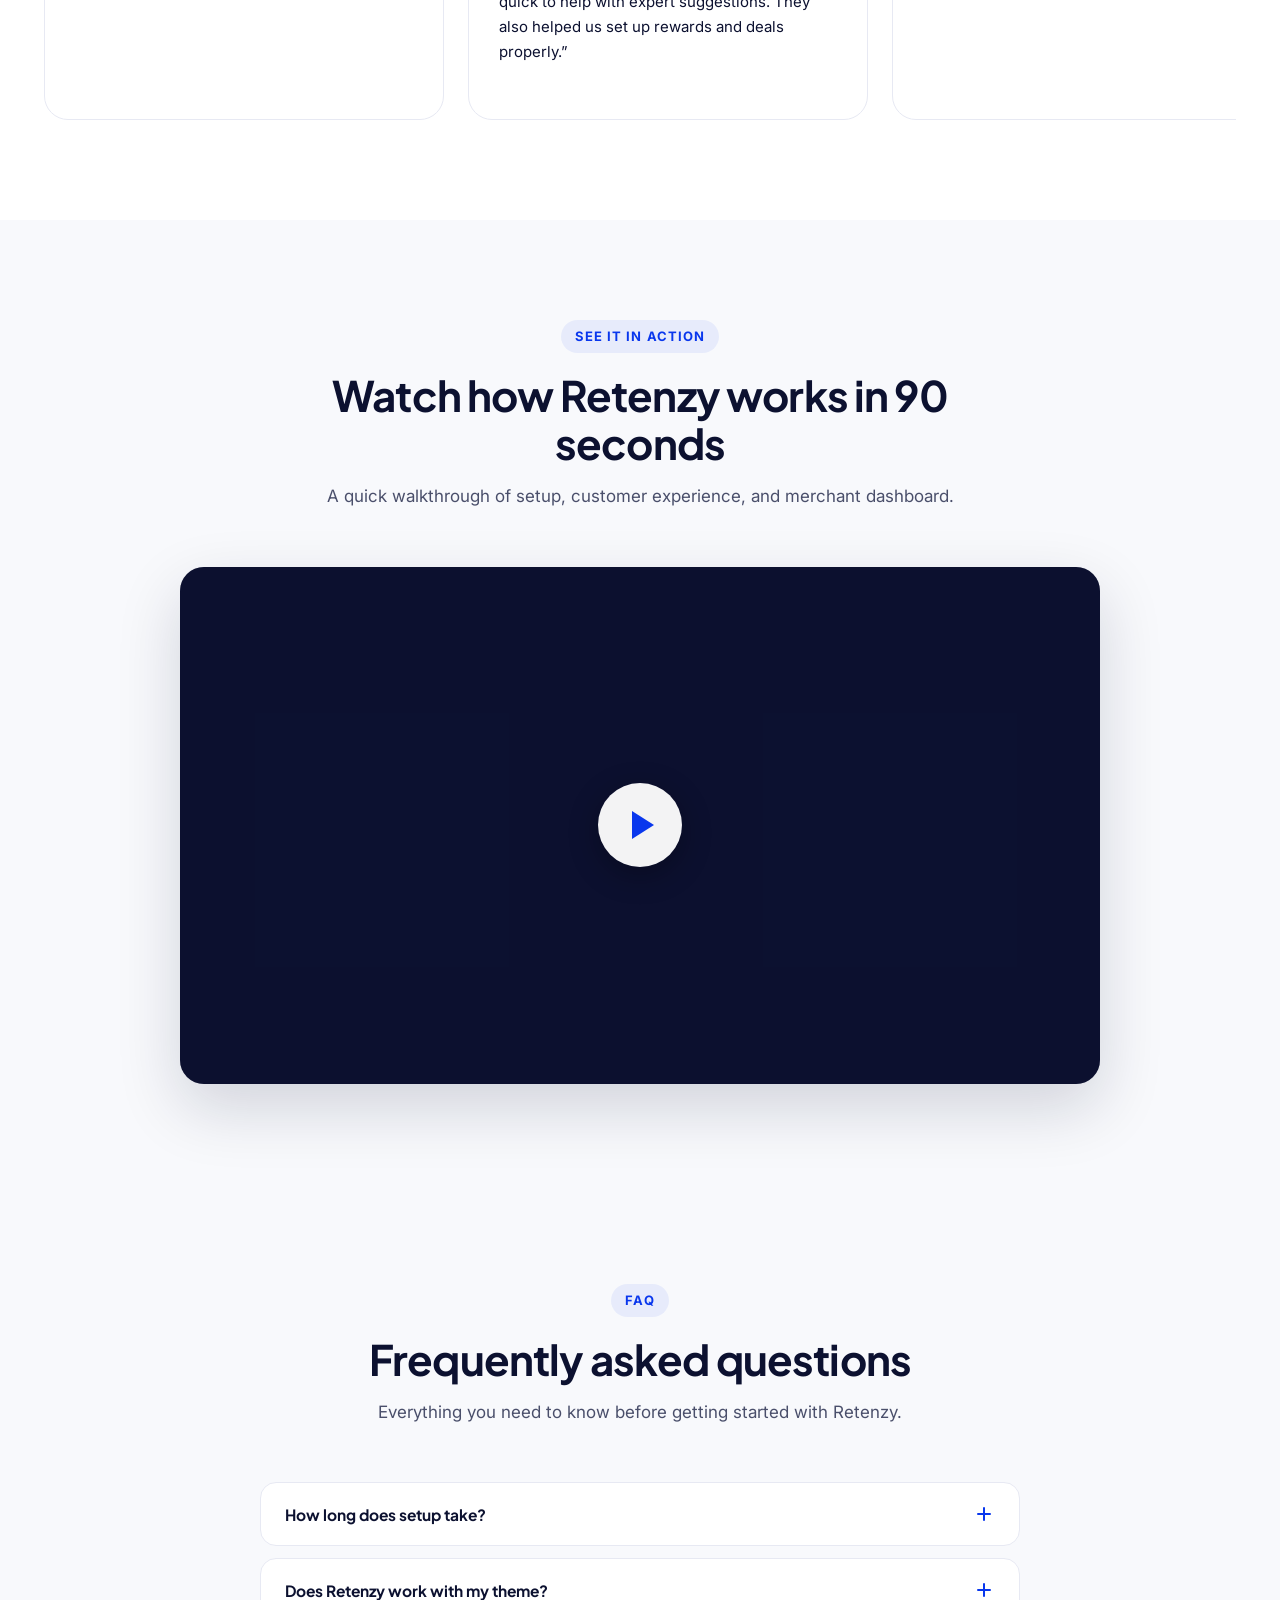
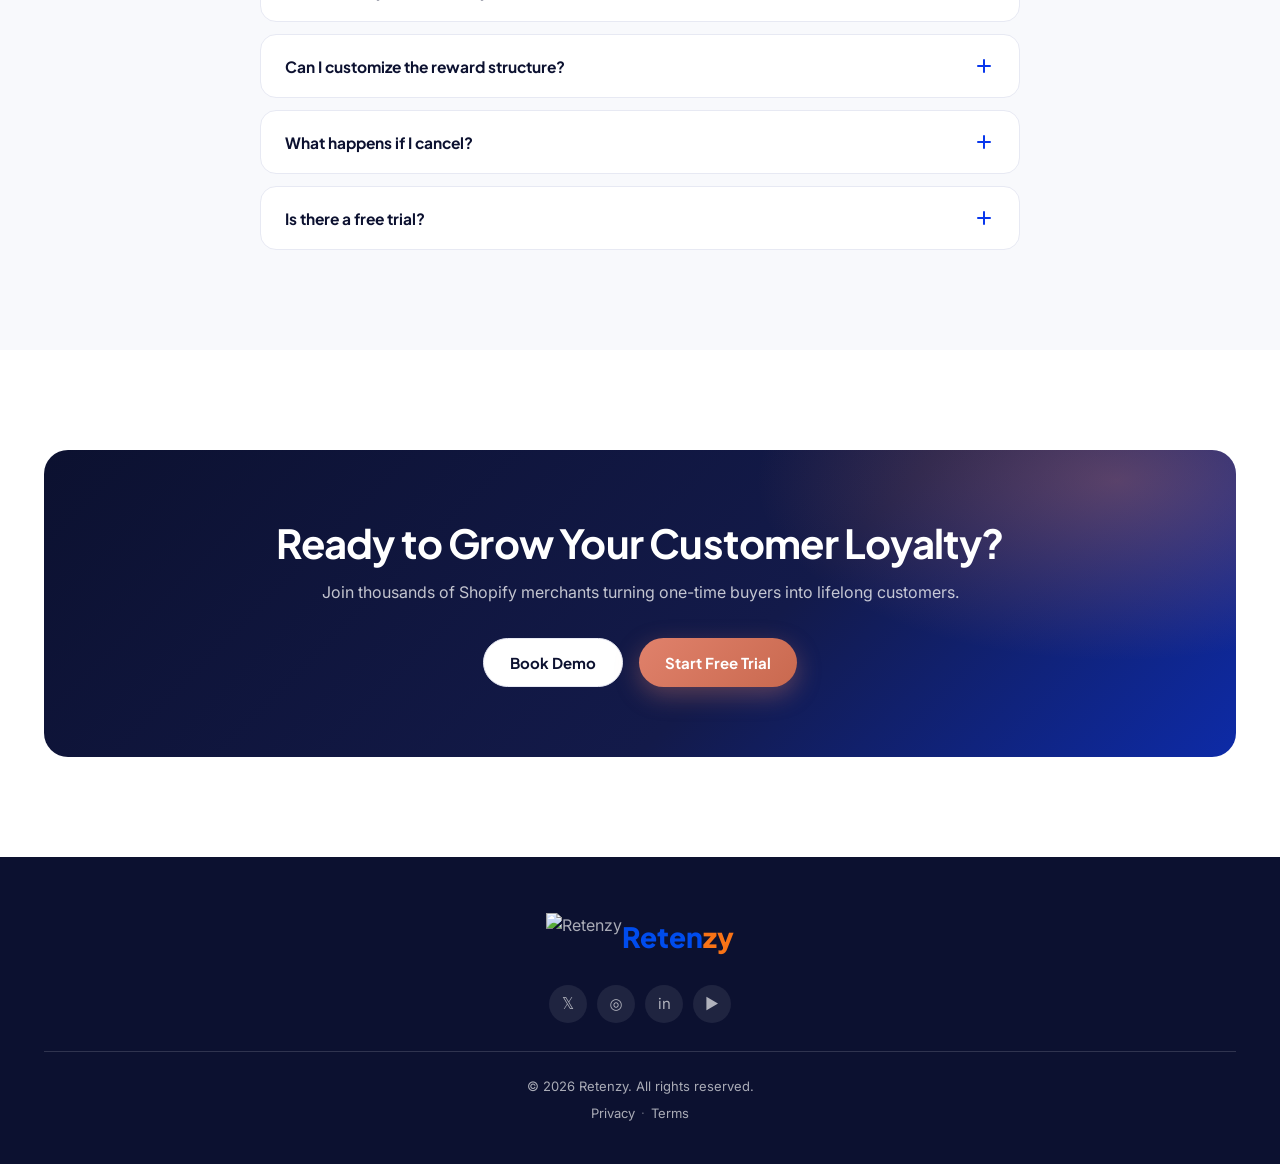
==== commit fef27ca1: "updates 23 july" ====
--- a/index.html
+++ b/index.html
@@ -34,7 +34,7 @@
       <ul>
         <li><a href="#features" data-section="features">Features</a></li>
         <li><a href="#benefits" data-section="benefits">Benefits</a></li>
-        <li><a href="#platforms" data-section="platforms">Platforms</a></li>
+        <li><a href="#integrations" data-section="integrations">Integrations</a></li>
         <li><a href="#customers" data-section="customers">Customers</a></li>
         <li><a href="#reviews" data-section="reviews">Reviews</a></li>
         <li><a href="#faq" data-section="faq">FAQ</a></li>
@@ -85,7 +85,7 @@
           </div>
 
           <div class="trust-badge">
-            🌍 30+ Countries
+            🌍 17+ Countries
           </div>
 
           <div class="trust-badge">
@@ -99,10 +99,11 @@
           <div class="orbit-ring"></div>
           <div class="orbit-ring r2"></div>
 
-          <div class="orbit-node n1">🎁</div>
-          <div class="orbit-node n2">⭐</div>
-          <div class="orbit-node n3">🔁</div>
-          <div class="orbit-node n4">💳</div>
+          <div class="orbit-node-wrap"><div class="orbit-node">🎁</div></div>
+          <div class="orbit-node-wrap" style="animation-delay:-15s"><div class="orbit-node">🔁</div></div>
+
+          <div class="orbit-node-wrap-inner"><div class="orbit-node">💳</div></div>
+          <div class="orbit-node-wrap-inner" style="animation-delay:-11s"><div class="orbit-node">⭐</div></div>
 
           <div class="orbit-core">
             <strong id="orbitPoints">12,480</strong>
@@ -136,6 +137,21 @@
         <div class="kpi-num" data-count="4.9" data-decimal="1" data-suffix="/5">0</div>
         <div class="kpi-label">Merchant Rating</div>
       </div>
+    </div>
+  </div>
+</section>
+
+<!-- ============================================================
+     OUR STORES
+     ============================================================ -->
+<section class="section section-light" id="stores">
+  <div class="container">
+    <div class="section-head reveal">
+      <span class="eyebrow">Stores</span>
+      <h2>Our Stores</h2>
+      <p>Brands powered by Retenzy.</p>
+    </div>
+    <div class="store-grid reveal-stagger reveal" id="storeGrid">
     </div>
   </div>
 </section>
@@ -187,13 +203,13 @@
     </div>
     <div class="card-grid grid-4 reveal-stagger reveal">
       <div class="feature-card"><div class="feature-icon">🏆</div><h3>Reward Points</h3><p>Let customers earn points on purchases, signups, and social actions.</p></div>
-      <div class="feature-card"><div class="feature-icon">👑</div><h3>VIP Membership</h3><p>Tiered VIP programs that reward your best customers automatically.</p></div>
+      <div class="feature-card"><div class="feature-icon">👑</div><h3>VIP Tier</h3><p>Tiered VIP programs that reward your best customers automatically.</p></div>
       <div class="feature-card"><div class="feature-icon">🔗</div><h3>Referral Program</h3><p>Turn happy customers into your best acquisition channel.</p></div>
-      <div class="feature-card"><div class="feature-icon">💳</div><h3>Store Credits</h3><p>Issue and redeem store credit seamlessly at checkout.</p></div>
+      <div class="feature-card"><div class="feature-icon">💳</div><h3>Membership</h3><p>Issue and redeem store credit seamlessly at checkout.</p></div>
       <div class="feature-card"><div class="feature-icon">✍️</div><h3>Reviews</h3><p>Collect and reward verified reviews to build trust and points.</p></div>
       <div class="feature-card"><div class="feature-icon">🎂</div><h3>Birthday Rewards</h3><p>Automated birthday perks that keep customers engaged year-round.</p></div>
       <div class="feature-card"><div class="feature-icon">📈</div><h3>Analytics</h3><p>Real-time dashboards on LTV, repeat rate, and program ROI.</p></div>
-      <div class="feature-card"><div class="feature-icon">🎮</div><h3>Gamification</h3><p>Badges, streaks, and challenges that make earning rewards fun.</p></div>
+      <div class="feature-card"><div class="feature-icon">🎮</div><h3>Customer reward</h3><p>Badges, streaks, and challenges that make earning rewards fun.</p></div>
     </div>
   </div>
 </section>
@@ -219,16 +235,41 @@
 </section>
 
 <!-- ============================================================
-     SUPPORTED PLATFORMS
-     ============================================================ -->
-<section class="section section-light" id="platforms">
+     INTEGRATIONS SECTION
+     ============================================================ -->
+<section class="section section-light" id="integrations">
   <div class="container">
     <div class="section-head reveal">
-      <span class="eyebrow">Platforms</span>
-      <h2>Supported Platforms</h2>
-      <p>Trusted by growing Shopify brands worldwide.</p>
-    </div>
-    <div class="platform-grid reveal-stagger reveal" id="platformGrid">
+      <span class="eyebrow">Integrations</span>
+      <h2>Plays nicely with your existing stack</h2>
+      <p>Connect Retenzy to the tools you already use — no dev work required.</p>
+    </div>
+    <div class="card-grid grid-5 reveal-stagger reveal" id="integrationGrid">
+      <div class="integration-card">
+        <div class="integration-icon"><img src="http://raw.githubusercontent.com/Sarvdnya/landing-page/5f84c1e9bb16b41ae8086aabc57bccd1b56623c0/public/assets/integrations/klaviyo.svg" alt="Klaviyo" loading="lazy"></div>
+        <strong>Klaviyo</strong>
+        <span class="integration-sub">Email &amp; SMS</span>
+      </div>
+      <div class="integration-card">
+        <div class="integration-icon"><img src="https://raw.githubusercontent.com/Sarvdnya/landing-page/main/public/assets/integrations/sendgrid.svg" alt="SendGrid" loading="lazy"></div>
+        <strong>SendGrid</strong>
+        <span class="integration-sub">Transactional Email</span>
+      </div>
+      <div class="integration-card">
+        <div class="integration-icon"><img src="https://raw.githubusercontent.com/Sarvdnya/landing-page/main/public/assets/integrations/zendesk.svg" alt="Mailchimp" loading="lazy"></div>
+        <strong>Mailchimp</strong>
+        <span class="integration-sub">Email Marketing</span>
+      </div>
+      <div class="integration-card">
+        <div class="integration-icon"><img src="https://raw.githubusercontent.com/Sarvdnya/landing-page/main/public/assets/integrations/omnisend.png" alt="Omnisend" loading="lazy"></div>
+        <strong>Omnisend</strong>
+        <span class="integration-sub">Omnichannel Marketing</span>
+      </div>
+      <div class="integration-card">
+        <div class="integration-icon"><img src="https://raw.githubusercontent.com/Sarvdnya/landing-page/main/public/assets/integrations/zendesk.svg" alt="Zendesk" loading="lazy"></div>
+        <strong>Zendesk</strong>
+        <span class="integration-sub">Customer Support</span>
+      </div>
     </div>
   </div>
 </section>
@@ -413,53 +454,24 @@
      ============================================================ -->
 <footer class="site-footer" id="footer">
   <div class="container">
-    <div class="footer-grid">
-      <div class="footer-brand">
-        <div class="logo">
-          <img src="https://raw.githubusercontent.com/Sarvdnya/landing-page/main/public/assets/logos/retenzylogo.png" alt="Retenzy" class="logo-img">
-          <span class="brand-text"><span class="brand-orange">Reten</span><span class="brand-blue">zy</span></span>
-        </div>
-        <p>Loyalty &amp; rewards for Shopify brands that want customers to come back.</p>
-        <div class="footer-socials">
-          <a href="#" aria-label="Retenzy on X">𝕏</a>
-          <a href="#" aria-label="Retenzy on Instagram">◎</a>
-          <a href="#" aria-label="Retenzy on LinkedIn">in</a>
-          <a href="#" aria-label="Retenzy on YouTube">▶</a>
-        </div>
-      </div>
-      <div>
-        <h4>Company</h4>
-        <ul>
-          <li><a href="#features">About</a></li>
-          <li><a href="#customers">Customers</a></li>
-          <li><a href="#footer">Careers</a></li>
-        </ul>
-      </div>
-      <div>
-        <h4>Resources</h4>
-        <ul>
-          <li><a href="#features">Features</a></li>
-          <li><a href="#platforms">Platforms</a></li>
-          <li><a href="#faq">FAQ</a></li>
-          <li><a href="#roi">ROI Calculator</a></li>
-        </ul>
-      </div>
-      <div>
-        <h4>Support</h4>
-        <ul>
-          <li><a href="#footer">Help Center</a></li>
-          <li><a href="#footer">Contact Us</a></li>
-          <li><a href="#footer">System Status</a></li>
-          <li><a href="#footer">Book Demo</a></li>
-        </ul>
-      </div>
-    </div>
-    <div class="footer-bottom">
-      <span>&copy; <span id="year"></span> Retenzy. All rights reserved.</span>
-      <ul>
-        <li><a href="#footer">Privacy</a></li>
-        <li><a href="#footer">Terms</a></li>
-      </ul>
+    <div class="footer-inner">
+      <div class="footer-logo">
+        <img src="https://raw.githubusercontent.com/Sarvdnya/landing-page/main/public/assets/logos/retenzylogo.png" alt="Retenzy" class="footer-logo-img">
+        <span class="brand-text"><span class="brand-blue">Reten</span><span class="brand-orange">zy</span></span>
+      </div>
+      <div class="footer-socials">
+        <a href="#" aria-label="Retenzy on X">𝕏</a>
+        <a href="#" aria-label="Retenzy on Instagram">◎</a>
+        <a href="#" aria-label="Retenzy on LinkedIn">in</a>
+        <a href="#" aria-label="Retenzy on YouTube">▶</a>
+      </div>
+      <div class="footer-divider"></div>
+      <div class="footer-copy">&copy; <span id="year"></span> Retenzy. All rights reserved.</div>
+      <div class="footer-legal">
+        <a href="#">Privacy</a>
+        <span class="footer-legal-dot">&middot;</span>
+        <a href="#">Terms</a>
+      </div>
     </div>
   </div>
 </footer>
@@ -526,7 +538,7 @@
       </div>
       <h3>You're all set!</h3>
       <p>Thanks for reaching out — our team will contact you shortly to get your loyalty program started.</p>
-      <button class="btn btn-secondary" id="modalDoneBtn" style="margin-top:22px;">Close</button>
+      <a href="#" class="btn btn-primary" id="modalSuccessBtn" style="margin-top:22px;" target="_blank">View App</a>
     </div>
   </div>
 </div>
@@ -542,14 +554,23 @@
   // Video section: swap this single URL and the embed updates everywhere.
   youtubeVideoURL: "https://www.youtube.com/embed/G1kIFxpWIpk",
 
-  // Platforms shown in the static grid (name only — logos rendered via letter placeholder).
-  platforms: [
-    "Perfume Project", "Preetiwear", "Discover Skon", "Boditronics",
-    "Lashribbons", "Asoka.pt", "Trekmonk", "Resolve", "Hashwear", "Homeyou"
+  stores: [
+    { name: "Perfume Project", logo: "public/logos/perfume-project.png" },
+    { name: "Preetiwear",      logo: "public/logos/preetiwear.png" },
+    { name: "Discover Skon",   logo: "public/logos/discover-skon.png" },
+    { name: "Boditronics",     logo: "public/logos/boditronics.png" },
+    { name: "Lashribbons",     logo: "public/logos/lashribbons.png" },
+    { name: "Asoka.pt",        logo: "public/logos/asoka.png" },
+    { name: "Trekmonk",        logo: "public/logos/trekmonk.png" },
+    { name: "Resolve",         logo: "public/logos/resolve.png" },
+    { name: "Hashwear",        logo: "public/logos/hashwear.png" },
+    { name: "Homeyou",         logo: "public/logos/homeyou.png" },
   ],
   demoLink: "#footer",
   freeTrialLink: "#footer"
 };
+
+const SUCCESS_REDIRECT_URL = "https://apps.shopify.com/retenzy-loyalty-reward-program";
 
 /* ============================================================
    INIT — apply CONFIG to the DOM
@@ -558,24 +579,29 @@
   document.title = `${CONFIG.companyName} — Loyalty & Rewards for Shopify Brands`;
   document.getElementById('year').textContent = new Date().getFullYear();
 
-  renderPlatformGrid();
+  renderStoreGrid();
   setupVideo();
   setupReviewCarousel();
+  modalSuccessBtn.href = SUCCESS_REDIRECT_URL;
 });
 
-/* ---------- Platform grid (static, no carousel) ---------- */
-function renderPlatformGrid(){
-  const grid = document.getElementById('platformGrid');
+/* ---------- Store grid ---------- */
+function renderStoreGrid(){
+  const grid = document.getElementById('storeGrid');
   if (!grid) return;
   const palette = ['#0937ed','#e0816b','#1aab6b','#f5a623','#8b5cf6','#ec4899','#06b6d4','#f97316','#6366f1','#14b8a6'];
-  grid.innerHTML = CONFIG.platforms.map((name, i) => {
+  grid.innerHTML = CONFIG.stores.map((s, i) => {
+    const name = s.name;
     const initial = name.charAt(0).toUpperCase();
     const color = palette[i % palette.length];
-    return `<div class="platform-item">
-      <div class="platform-icon" style="background:${color}11;color:${color}">
-        <span class="platform-letter">${initial}</span>
-      </div>
-      <span class="platform-name">${escapeHTML(name)}</span>
+    return `<div class="store-item">
+      <div class="store-logo-wrap">
+        <img class="store-logo" src="${escapeAttr(s.logo)}" alt="${escapeHTML(name)}"
+          loading="lazy"
+          onerror="this.style.display='none';this.nextElementSibling.style.display='flex'">
+        <span class="store-letter" style="display:none;background:${color}11;color:${color}">${initial}</span>
+      </div>
+      <span class="store-name">${escapeHTML(name)}</span>
     </div>`;
   }).join('');
 }
@@ -584,6 +610,7 @@
   div.textContent = str ?? '';
   return div.innerHTML;
 }
+function escapeAttr(str){ return (str ?? '').replace(/"/g,'&quot;'); }
 
 /* ---------- Video: lazy-load iframe from CONFIG.youtubeVideoURL ---------- */
 function setupVideo(){
@@ -810,7 +837,7 @@
    ============================================================ */
 const modalOverlay = document.getElementById('modalOverlay');
 const modalClose = document.getElementById('modalClose');
-const modalDoneBtn = document.getElementById('modalDoneBtn');
+const modalSuccessBtn = document.getElementById('modalSuccessBtn');
 const modalFormWrap = document.getElementById('modalFormWrap');
 const modalSuccess = document.getElementById('modalSuccess');
 const leadForm = document.getElementById('leadForm');
@@ -829,8 +856,7 @@
 }
 document.querySelectorAll('.js-open-modal').forEach(btn => btn.addEventListener('click', openModal));
 modalClose.addEventListener('click', closeModal);
-modalDoneBtn.addEventListener('click', () => {
-  closeModal();
+modalSuccessBtn.addEventListener('click', () => {
   setTimeout(resetModal, 400);
 });
 modalOverlay.addEventListener('click', (e) => { if (e.target === modalOverlay) closeModal(); });
@@ -839,7 +865,6 @@
 });
 
 function resetModal(){
-  leadForm.reset();
   leadForm.classList.remove('hide');
   modalSuccess.classList.remove('show');
   document.querySelectorAll('.field.invalid').forEach(f => f.classList.remove('invalid'));
--- a/style.css
+++ b/style.css
@@ -116,7 +116,7 @@
   width:100%;max-width:var(--container);margin:0 auto;padding:0 24px;
   display:flex;align-items:center;justify-content:space-between;gap:24px;
 }
-.logo{display:flex;align-items:center;gap:10px;font-family:var(--font-display);font-weight:800;font-size:20px;color:var(--color-ink);}
+.logo{display:flex;align-items:center;gap:0;font-family:var(--font-display);font-weight:800;font-size:20px;color:var(--color-ink);}
 .logo-mark{
   width:34px;height:34px;border-radius:10px;
   background:linear-gradient(135deg,var(--color-primary),var(--color-accent));
@@ -192,12 +192,27 @@
 .orbit-ring.r2{inset:40px;animation-duration:22s;animation-direction:reverse;}
 @media (max-width:860px){.orbit-ring.r2{inset:30px;}}
 @keyframes orbit-spin{to{transform:rotate(360deg);}}
-.orbit-node{position:absolute;width:48px;height:48px;border-radius:50%;background:#fff;border:1.5px solid var(--color-line);box-shadow:var(--shadow-sm);display:flex;align-items:center;justify-content:center;font-size:22px;}
-.orbit-node.n1{top:0;left:50%;transform:translate(-50%,-50%);}
-.orbit-node.n2{right:0;top:50%;transform:translate(50%,-50%);}
-.orbit-node.n3{bottom:0;left:50%;transform:translate(-50%,50%);}
-.orbit-node.n4{left:0;top:50%;transform:translate(-50%,-50%);}
-@media (max-width:860px){.orbit-node{width:40px;height:40px;font-size:18px;}}
+@keyframes orbit-counter{to{transform:rotate(-360deg);}}
+.orbit-node-wrap{position:absolute;inset:0;animation:orbit-spin 30s linear infinite;}
+.orbit-node-wrap .orbit-node{
+  position:absolute;width:48px;height:48px;border-radius:50%;background:#fff;
+  border:1.5px solid var(--color-line);box-shadow:var(--shadow-sm);
+  display:flex;align-items:center;justify-content:center;font-size:22px;
+  top:-24px;left:50%;margin-left:-24px;
+  animation:orbit-counter 30s linear infinite;
+}
+@media (max-width:860px){.orbit-node-wrap .orbit-node{width:40px;height:40px;font-size:18px;top:-20px;margin-left:-20px;}}
+
+.orbit-node-wrap-inner{position:absolute;inset:40px;animation:orbit-spin-r2 22s linear infinite;}
+.orbit-node-wrap-inner .orbit-node{
+  position:absolute;width:44px;height:44px;border-radius:50%;background:#fff;
+  border:1.5px solid var(--color-line);box-shadow:var(--shadow-sm);
+  display:flex;align-items:center;justify-content:center;font-size:19px;
+  top:-22px;left:50%;margin-left:-22px;
+  animation:orbit-counter 22s linear infinite;
+}
+@keyframes orbit-spin-r2{to{transform:rotate(-360deg);}}
+
 .orbit-core{width:120px;height:120px;border-radius:50%;background:linear-gradient(135deg,var(--color-primary),#3d5bff);color:#fff;display:flex;flex-direction:column;align-items:center;justify-content:center;box-shadow:0 8px 32px rgba(9,55,237,.3);text-align:center;gap:2px;}
 @media (max-width:860px){.orbit-core{width:100px;height:100px;}}
 .orbit-core strong{font-family:var(--font-display);font-size:22px;font-weight:800;line-height:1;}
@@ -218,11 +233,43 @@
 .kpi-label{margin-top:6px;font-size:14px;color:var(--color-ink-soft);font-weight:600;}
 
 /* ============================================================
-   5. GENERIC CARD GRID (problem / features)
+   5. STORE GRID
+   ============================================================ */
+.store-grid{
+  display:grid;grid-template-columns:repeat(5,1fr);gap:32px 24px;
+  max-width:960px;margin:0 auto;
+}
+@media (max-width:1024px){.store-grid{grid-template-columns:repeat(4,1fr);}}
+@media (max-width:720px){.store-grid{grid-template-columns:repeat(3,1fr);}}
+@media (max-width:480px){.store-grid{grid-template-columns:repeat(2,1fr);}}
+.store-item{
+  display:flex;flex-direction:column;align-items:center;gap:14px;
+  cursor:pointer;transition:transform .3s ease-in-out;
+}
+.store-item:hover{transform:scale(1.05);}
+.store-logo-wrap{
+  min-height:48px;display:flex;align-items:center;justify-content:center;
+}
+.store-logo{max-height:42px;max-width:130px;width:auto;height:auto;object-fit:contain;display:block;}
+.store-letter{
+  width:52px;height:52px;border-radius:50%;
+  display:flex;align-items:center;justify-content:center;
+  font-family:var(--font-display);font-weight:700;font-size:22px;line-height:1;
+}
+.store-name{
+  font-family:var(--font-display);font-size:14px;font-weight:600;
+  color:var(--color-ink-soft);text-align:center;line-height:1.3;
+}
+
+/* ============================================================
+   6. GENERIC CARD GRID (problem / features / integrations)
    ============================================================ */
 .card-grid{display:grid;gap:24px;}
 .grid-4{grid-template-columns:repeat(4,1fr);}
+.grid-5{grid-template-columns:repeat(5,1fr);}
 .grid-3{grid-template-columns:repeat(3,1fr);}
+@media (max-width:960px){.grid-4{grid-template-columns:repeat(2,1fr);} .grid-5{grid-template-columns:repeat(3,1fr);} .grid-3{grid-template-columns:repeat(2,1fr);}}
+@media (max-width:600px){.grid-4,.grid-5,.grid-3{grid-template-columns:repeat(2,1fr);}}
 @media (max-width:960px){.grid-4{grid-template-columns:repeat(2,1fr);} .grid-3{grid-template-columns:repeat(2,1fr);}}
 @media (max-width:600px){.grid-4,.grid-3{grid-template-columns:repeat(2,1fr);}}
 
@@ -234,7 +281,7 @@
 .feature-icon{
   width:52px;height:52px;border-radius:14px;display:flex;align-items:center;justify-content:center;
   font-size:24px;margin-bottom:18px;
-  background:linear-gradient(135deg, rgba(9,55,237,.1), rgba(224,129,107,.14));
+  background:linear-gradient(135deg, rgba(0, 36, 178, 0.1), rgba(224,129,107,.14));
 }
 .feature-card h3{font-size:18px;margin-bottom:8px;}
 .feature-card p{font-size:14.5px;color:var(--color-ink-soft);}
@@ -250,34 +297,21 @@
   background:var(--color-bg-light);transition:background .3s, transform .3s var(--ease);
 }
 .benefit-card:hover{background:#fff;box-shadow:var(--shadow-sm);transform:translateY(-4px);}
-.benefit-num{font-family:var(--font-display);font-weight:800;font-size:26px;color:var(--color-accent);margin-bottom:10px;}
+.benefit-num{font-family:var(--font-display);font-weight:800;font-size:26px;color:#0ddd3d;margin-bottom:10px;}
+.benefit-card:nth-child(4) .benefit-num{color:#f97316;}
 .benefit-card p{font-size:14.5px;font-weight:600;}
 
-/* Platform Grid */
-.platform-grid{
-  display:grid;grid-template-columns:repeat(5,1fr);gap:32px 24px;
-  max-width:960px;margin:0 auto;
-}
-@media (max-width:960px){.platform-grid{grid-template-columns:repeat(4,1fr);}}
-@media (max-width:600px){.platform-grid{grid-template-columns:repeat(2,1fr);}}
-.platform-item{
-  display:flex;flex-direction:column;align-items:center;gap:14px;
-  cursor:pointer;transition:transform .2s var(--ease);
-}
-.platform-item:hover{transform:scale(1.05);}
-.platform-icon{
-  width:56px;height:56px;border-radius:50%;
-  display:flex;align-items:center;justify-content:center;
-  transition:box-shadow .2s var(--ease);
-}
-.platform-item:hover .platform-icon{box-shadow:0 8px 24px rgba(12,17,48,.1);}
-.platform-letter{
-  font-family:var(--font-display);font-weight:700;font-size:22px;line-height:1;
-}
-.platform-name{
-  font-family:var(--font-display);font-size:14px;font-weight:600;
-  color:var(--color-ink-soft);text-align:center;line-height:1.3;
-}
+/* Integrations */
+.integration-card{
+  background:#fff;border:1px solid var(--color-line);border-radius:var(--radius-md);
+  padding:32px 20px 28px;display:flex;flex-direction:column;align-items:center;gap:12px;
+  text-align:center;transition:transform .3s var(--ease), box-shadow .3s;
+}
+.integration-card:hover{transform:translateY(-4px);box-shadow:var(--shadow-sm);}
+.integration-icon{display:flex;align-items:center;justify-content:center;height:48px;}
+.integration-icon img{height:40px;width:auto;max-width:130px;object-fit:contain;display:block;}
+.integration-card strong{font-size:15px;}
+.integration-sub{font-size:12.5px;color:var(--color-ink-soft);font-weight:500;line-height:1.3;}
 
 /* ============================================================
    6. HOW IT WORKS — TIMELINE
@@ -440,25 +474,25 @@
 .final-cta-actions{display:flex;gap:16px;justify-content:center;flex-wrap:wrap;position:relative;}
 
 /* ============================================================
-   13. FOOTER
-   ============================================================ */
-.site-footer{background:var(--color-ink);color:rgba(255,255,255,.65);padding:64px 0 28px;}
-.footer-grid{display:grid;grid-template-columns:1.4fr 1fr 1fr 1fr;gap:32px;padding-bottom:44px;border-bottom:1px solid rgba(255,255,255,.1);}
-@media (max-width:800px){.footer-grid{grid-template-columns:1fr 1fr;}}
-@media (max-width:520px){.footer-grid{grid-template-columns:1fr;}}
-.footer-grid h4{color:#fff;font-size:14px;margin-bottom:16px;letter-spacing:.03em;}
-.footer-grid ul{display:flex;flex-direction:column;gap:10px;}
-.footer-grid a{font-size:14px;transition:color .2s;}
-.footer-grid a:hover{color:#fff;}
-.footer-brand p{font-size:14px;max-width:280px;margin-top:14px;}
-.footer-socials{display:flex;gap:10px;margin-top:20px;}
+   13. FOOTER — minimal centered
+   ============================================================ */
+.site-footer{background:var(--color-ink);color:rgba(255,255,255,.65);padding:56px 0 40px;}
+.footer-inner{display:flex;flex-direction:column;align-items:center;gap:0;}
+.footer-logo{display:flex;flex-direction:row;align-items:center;gap:0;}
+.footer-logo-img{height:48px;width:auto;display:block;}
+.footer-logo .brand-text{font-size:28px;}
+.footer-socials{display:flex;gap:10px;margin-top:24px;}
 .footer-socials a{
   width:38px;height:38px;border-radius:50%;background:rgba(255,255,255,.08);
-  display:flex;align-items:center;justify-content:center;font-size:15px;transition:background .2s;
+  display:flex;align-items:center;justify-content:center;font-size:15px;transition:background .2s;color:rgba(255,255,255,.65);text-decoration:none;
 }
 .footer-socials a:hover{background:var(--color-primary);color:#fff;}
-.footer-bottom{display:flex;justify-content:space-between;align-items:center;flex-wrap:wrap;gap:12px;padding-top:26px;font-size:13px;}
-.footer-bottom ul{display:flex;gap:20px;}
+.footer-divider{width:100%;height:1px;background:rgba(255,255,255,.15);margin:28px 0 24px;}
+.footer-copy{font-size:13px;}
+.footer-legal{display:flex;align-items:center;gap:6px;margin-top:6px;font-size:13px;}
+.footer-legal a{color:rgba(255,255,255,.65);text-decoration:none;transition:color .2s;}
+.footer-legal a:hover{color:#fff;}
+.footer-legal-dot{color:rgba(255,255,255,.35);}
 
 /* ============================================================
    14. MODAL
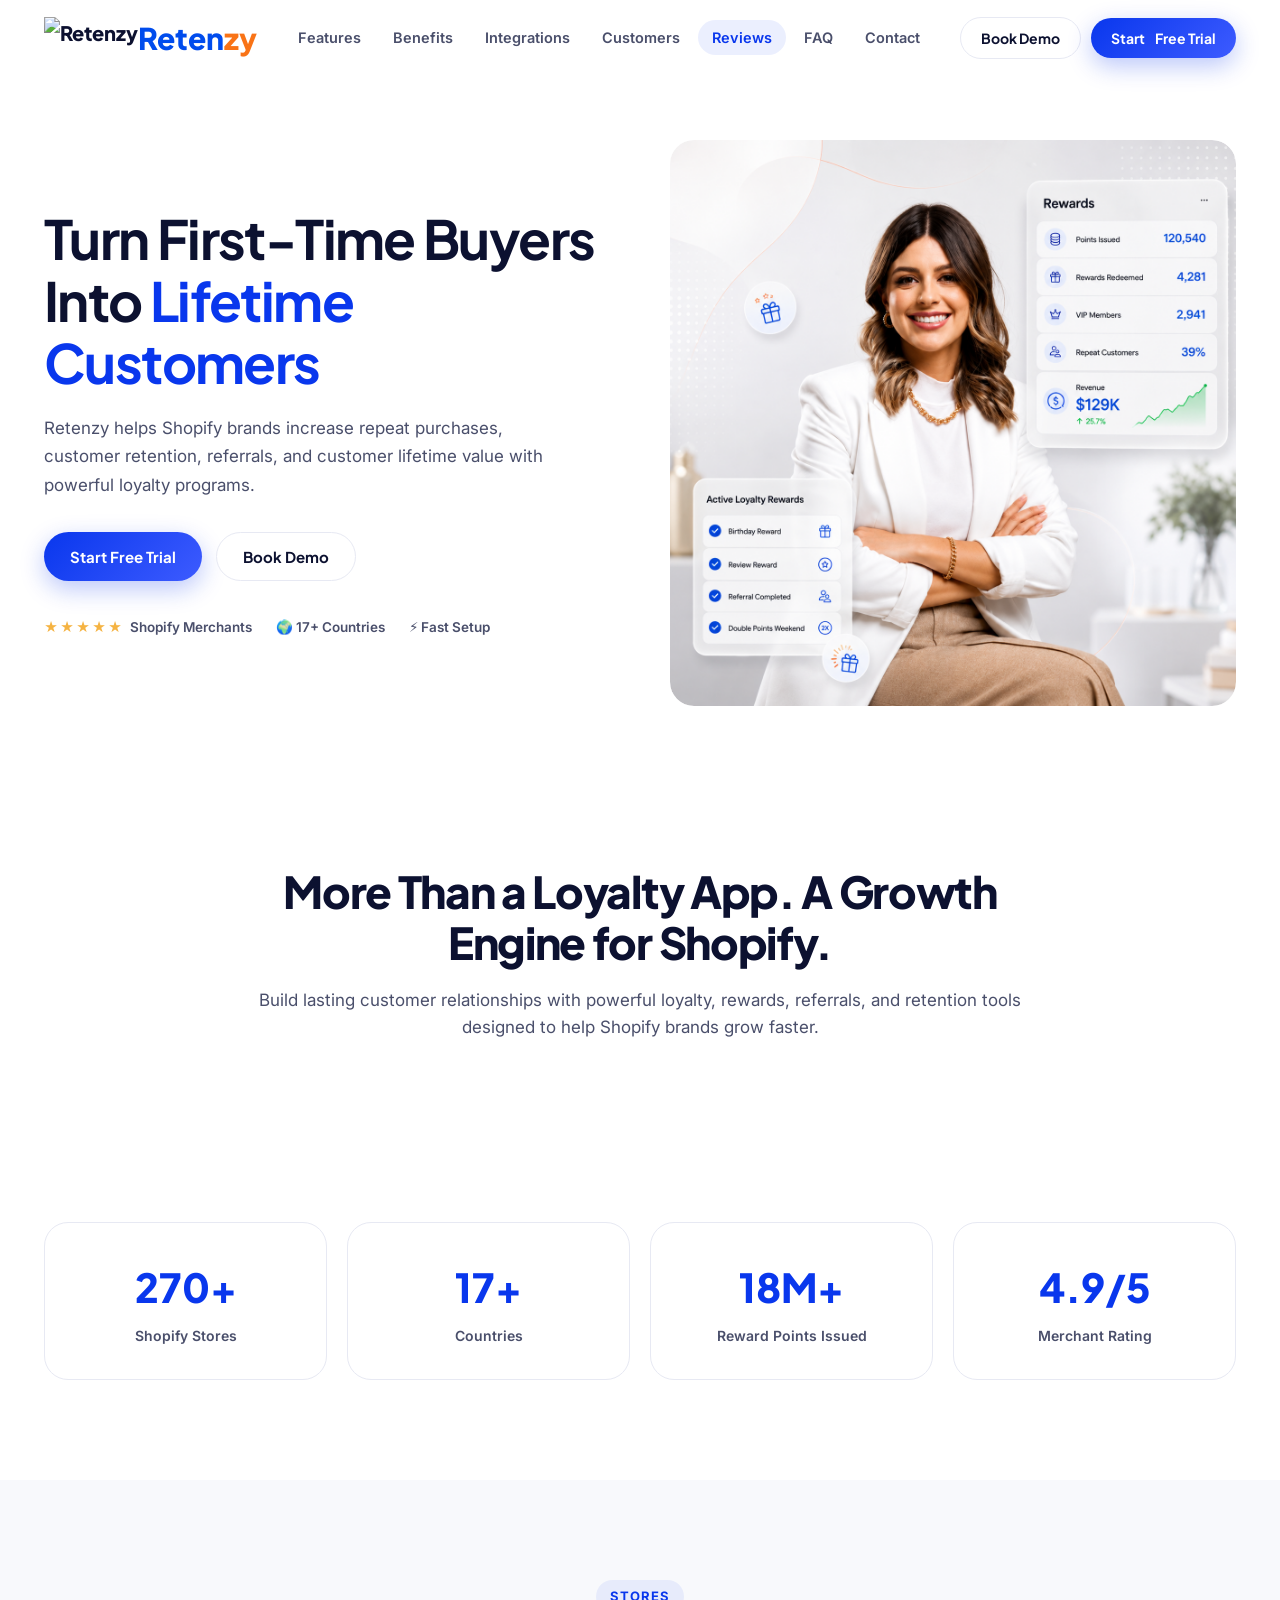
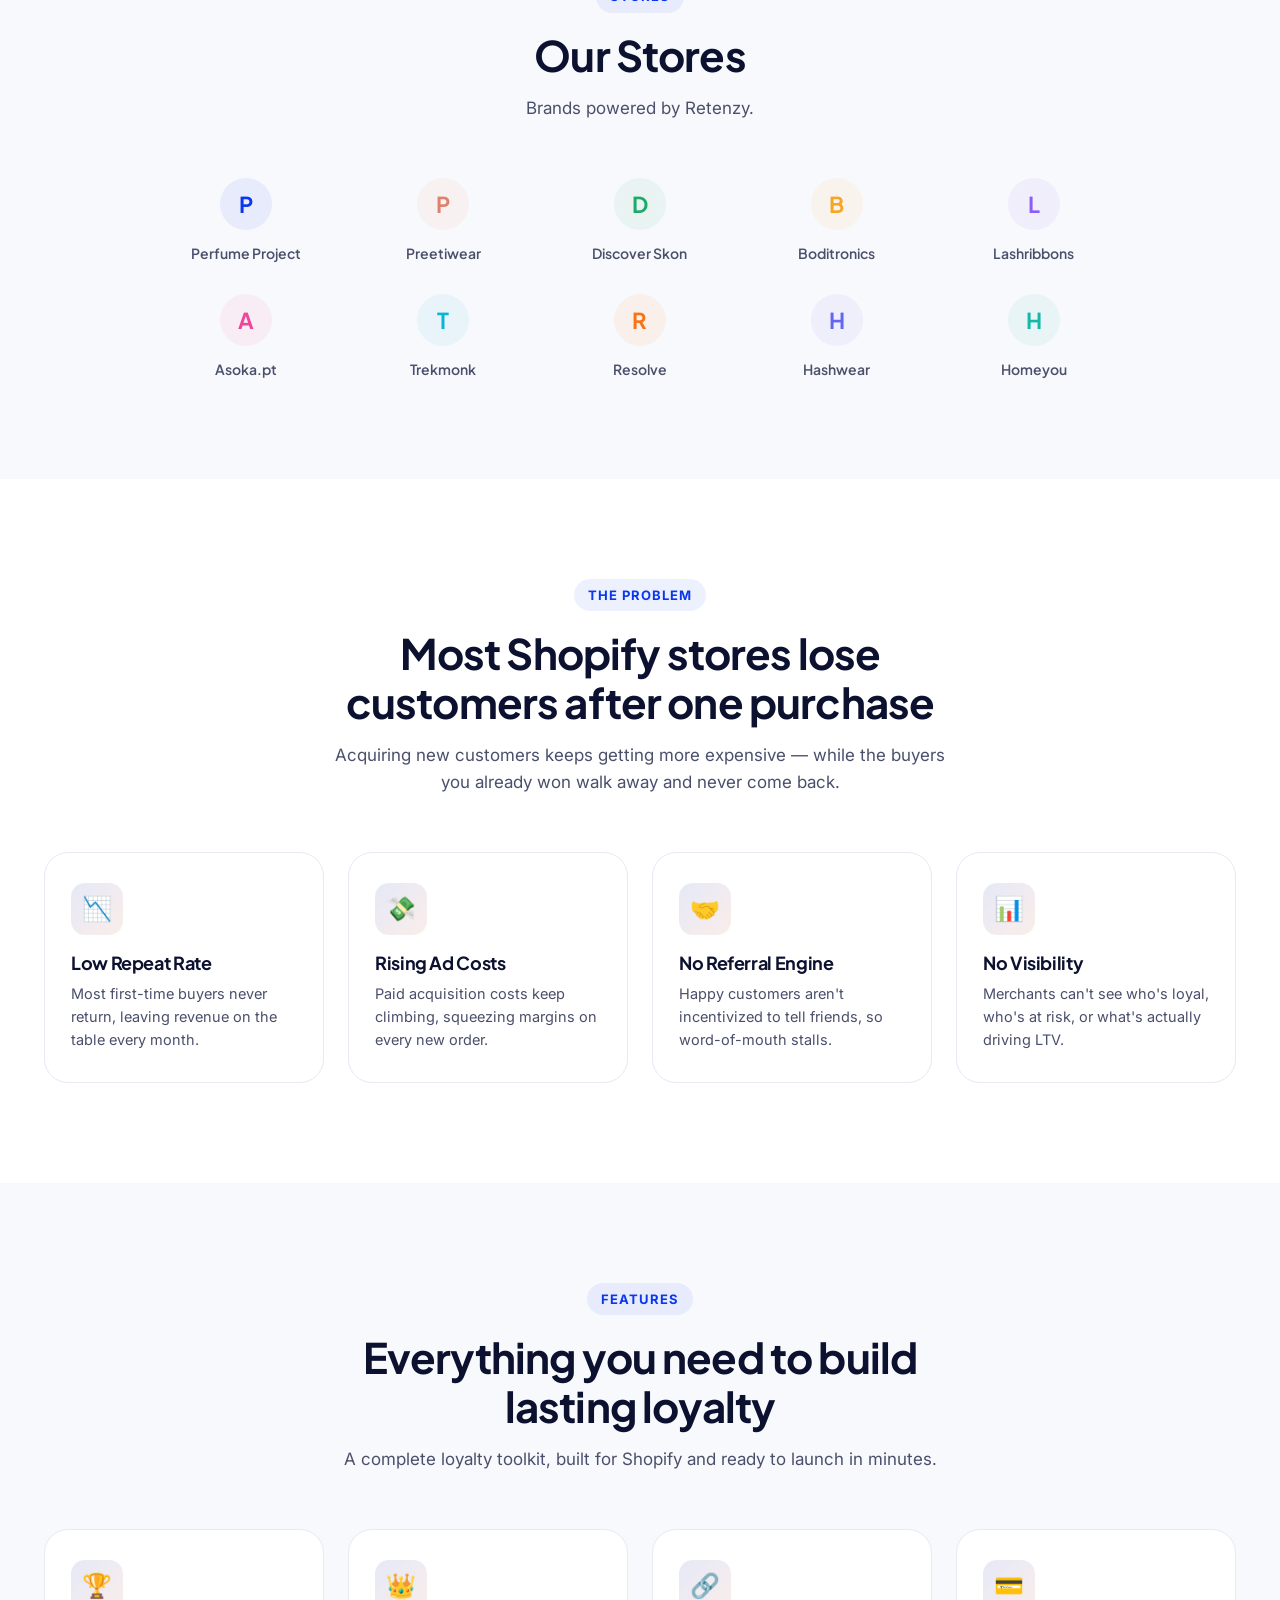
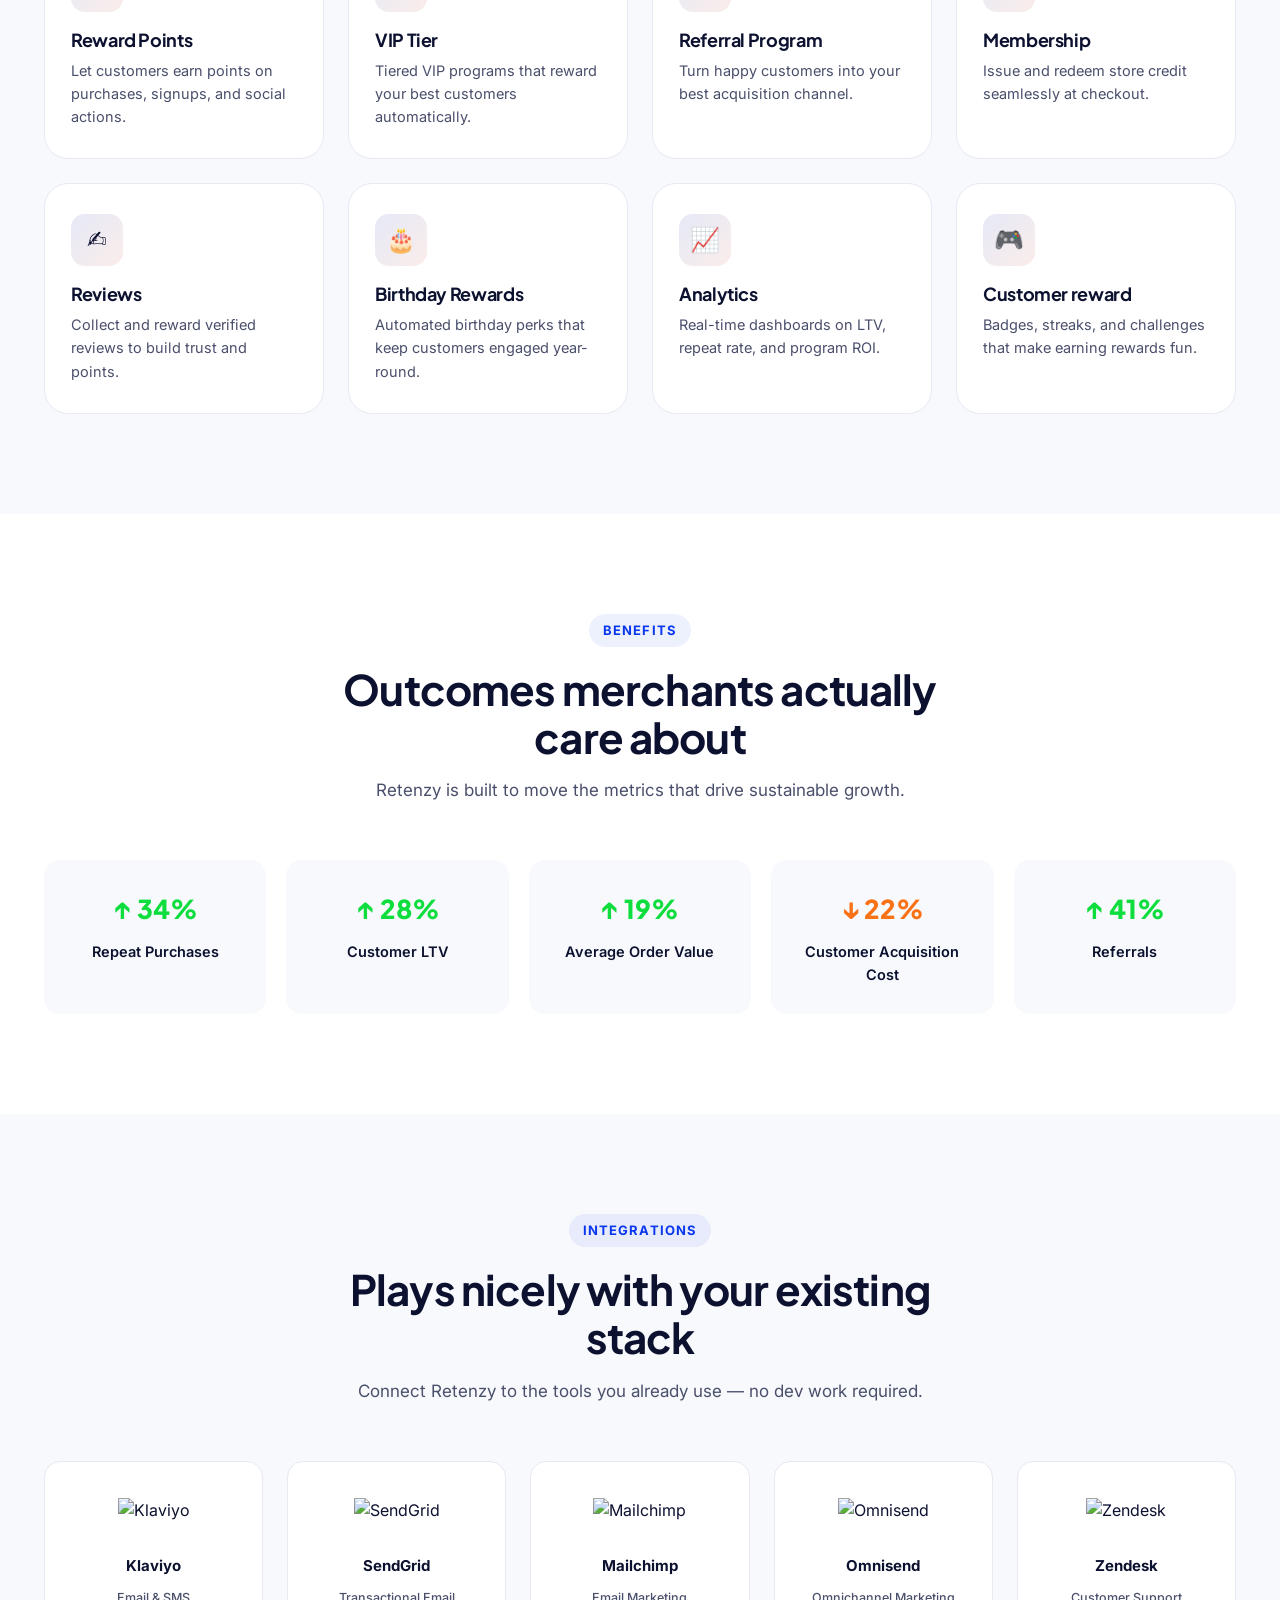
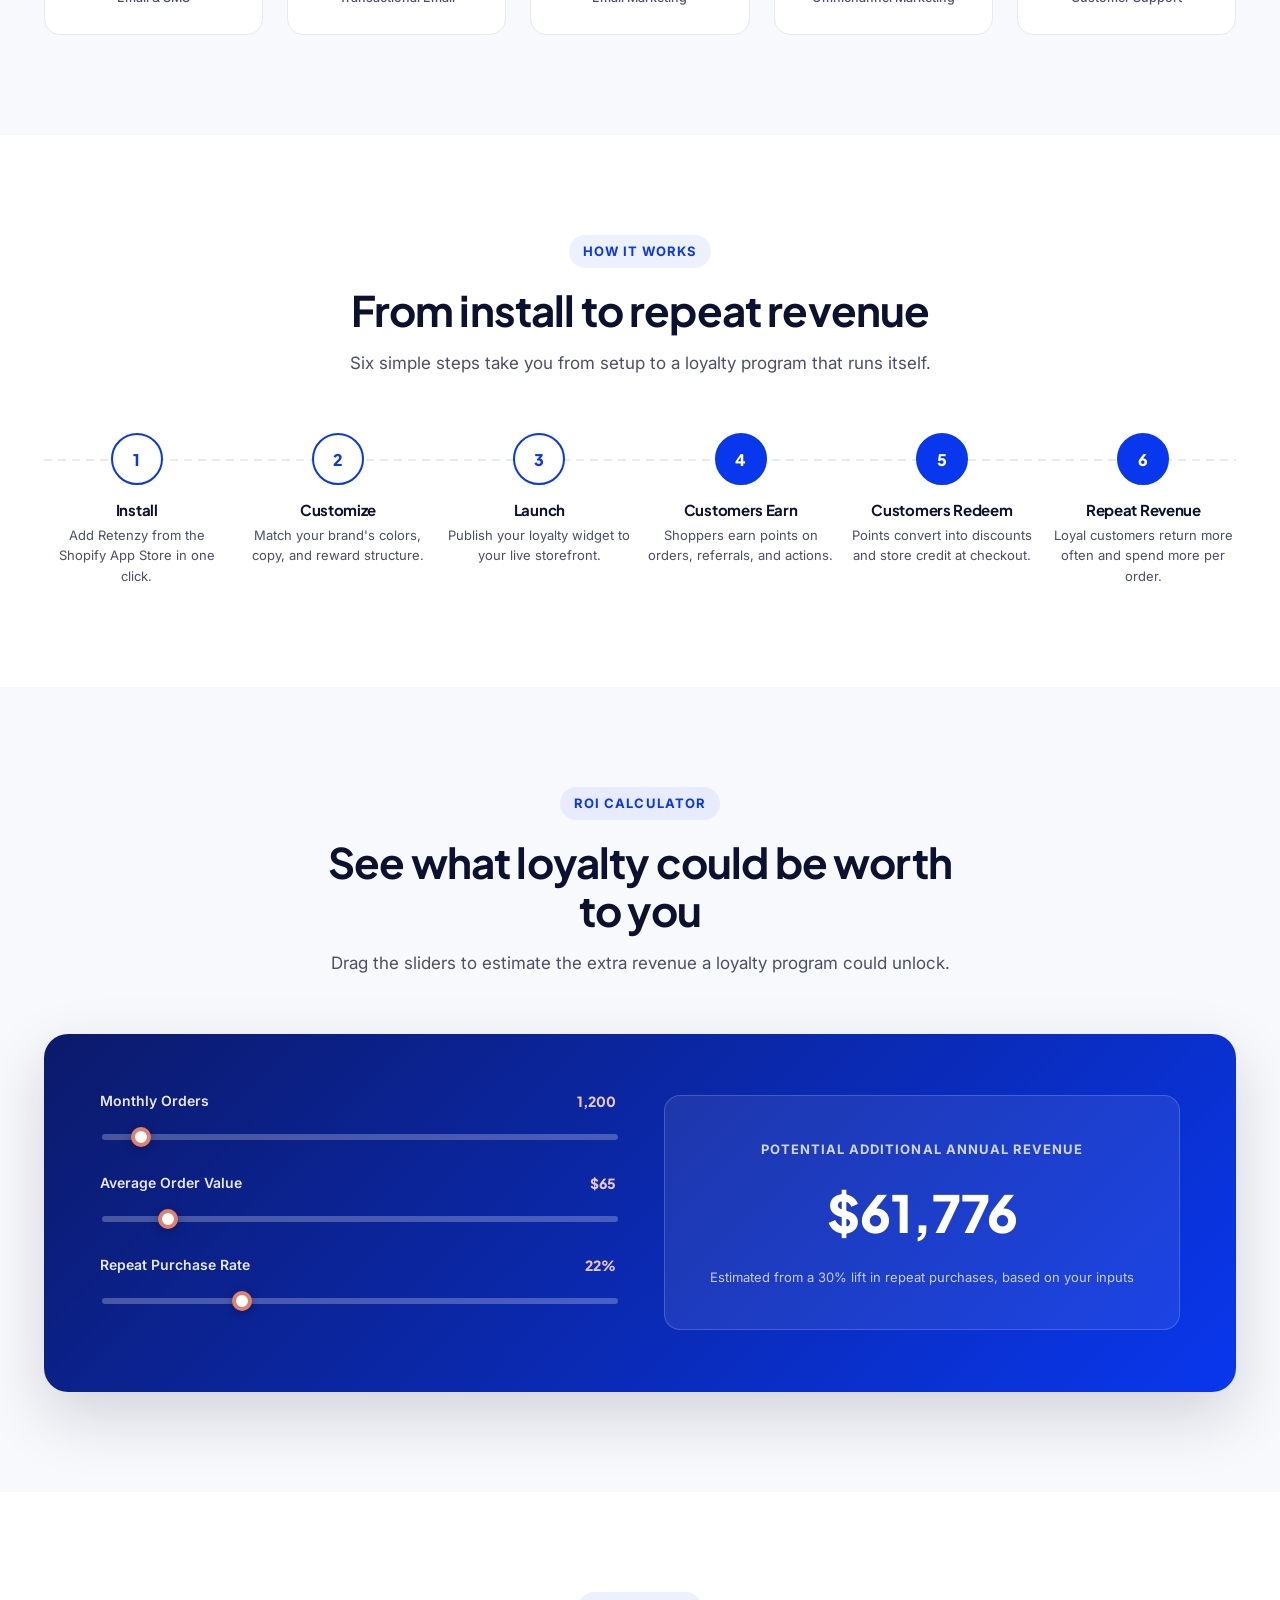
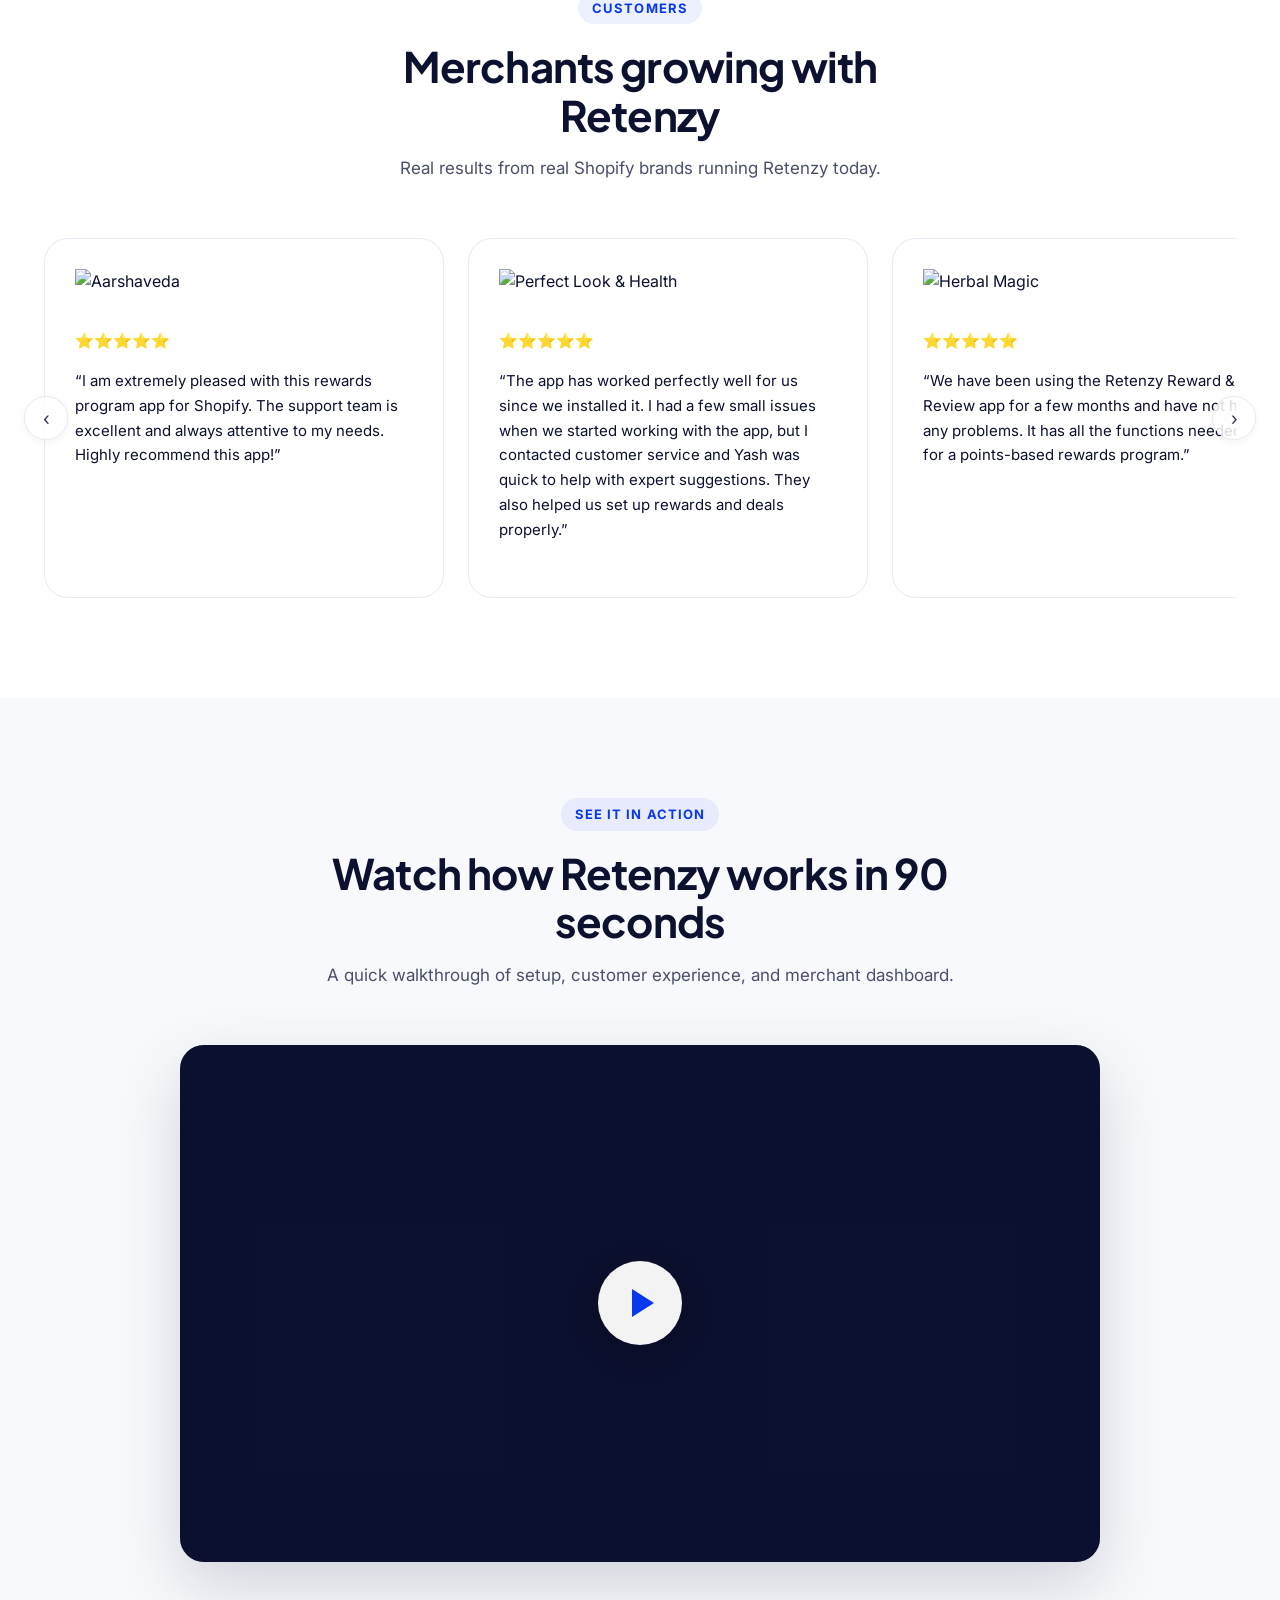
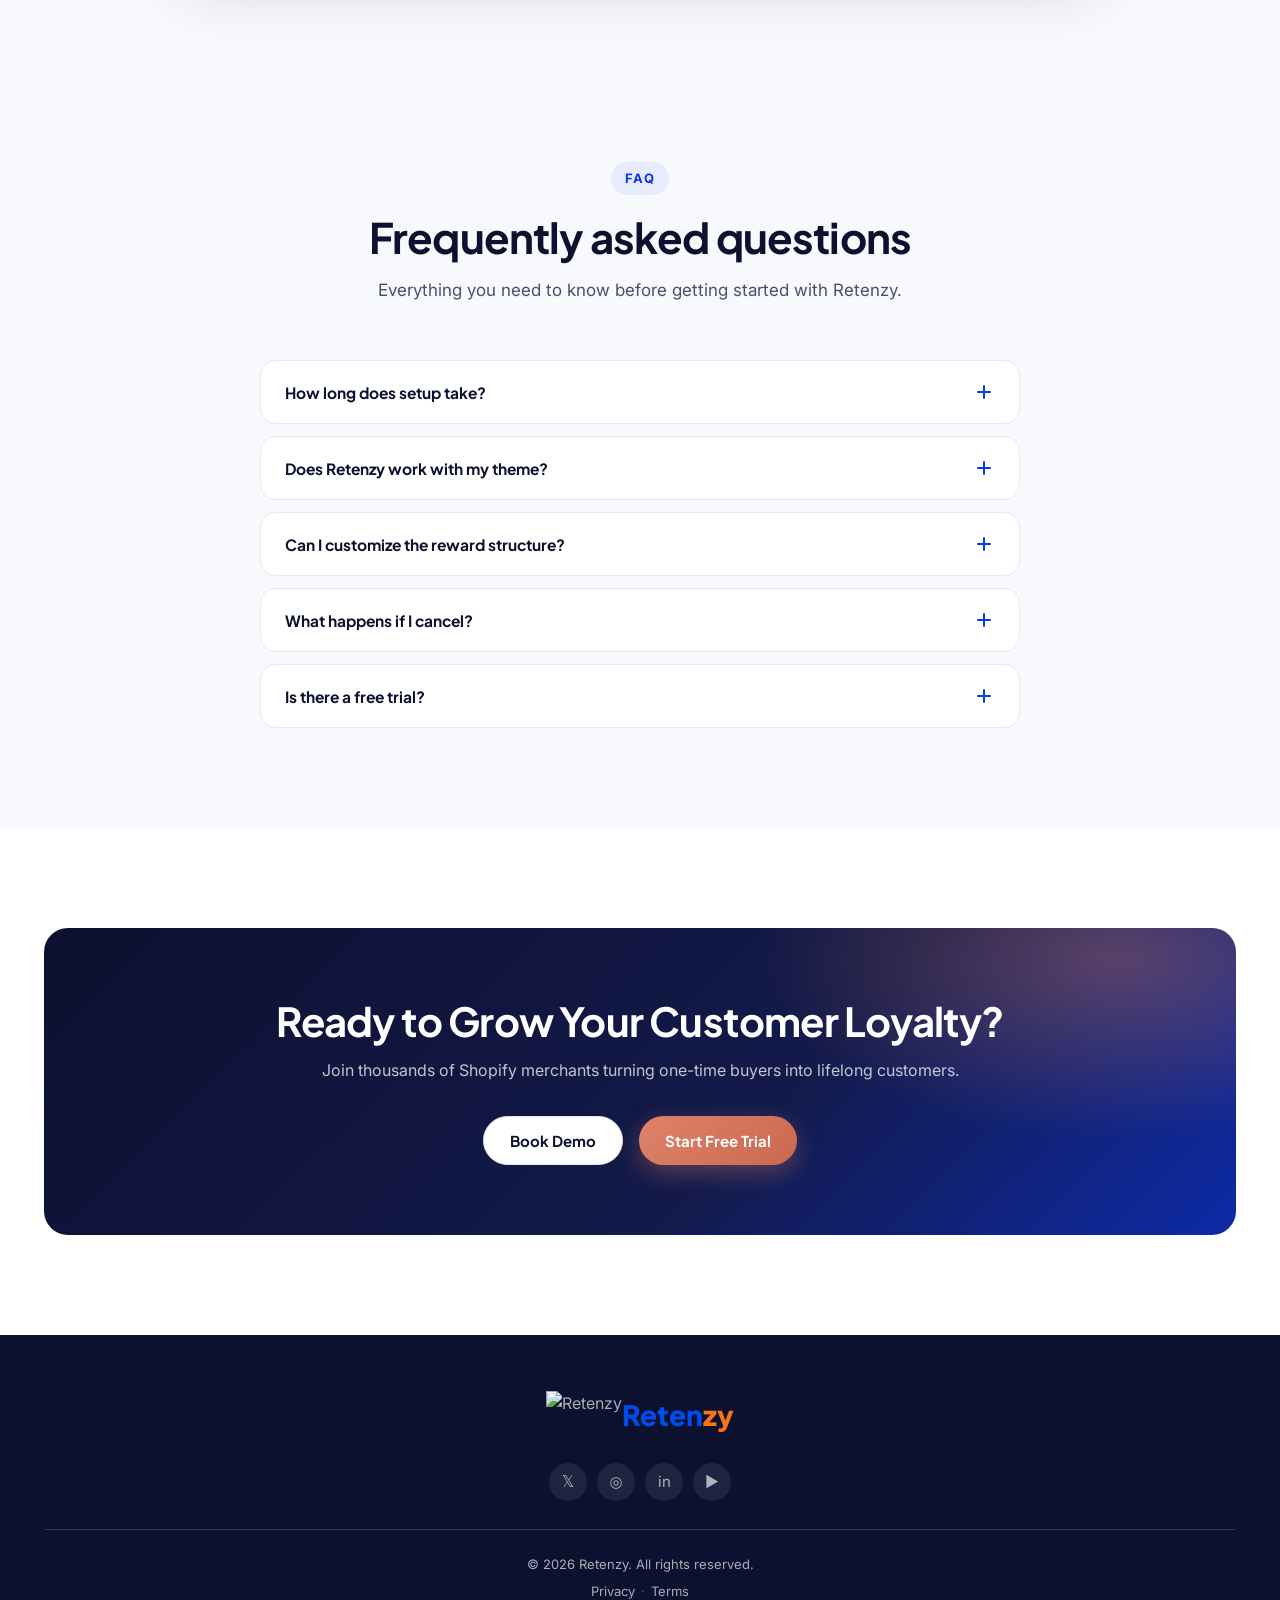
==== commit 729f9717: "header img add" ====
--- a/index.html
+++ b/index.html
@@ -95,22 +95,22 @@
       </div>
 
       <div class="hero-visual">
-        <div class="loyalty-orbit">
-          <div class="orbit-ring"></div>
-          <div class="orbit-ring r2"></div>
-
-          <div class="orbit-node-wrap"><div class="orbit-node">🎁</div></div>
-          <div class="orbit-node-wrap" style="animation-delay:-15s"><div class="orbit-node">🔁</div></div>
-
-          <div class="orbit-node-wrap-inner"><div class="orbit-node">💳</div></div>
-          <div class="orbit-node-wrap-inner" style="animation-delay:-11s"><div class="orbit-node">⭐</div></div>
-
-          <div class="orbit-core">
-            <strong id="orbitPoints">12,480</strong>
-            <span>Points earned</span>
-          </div>
-        </div>
-      </div>
+        <div class="hero-image-wrap">
+          <img src="public/logos/headderimg.png" alt="Retenzy Dashboard Preview" class="hero-image">
+        </div>
+      </div>
+    </div>
+  </div>
+</section>
+
+<!-- ============================================================
+     GROWTH ENGINE
+     ============================================================ -->
+<section class="section" id="growth" style="padding-top:80px;padding-bottom:80px;">
+  <div class="container">
+    <div class="growth-content reveal">
+      <h2 class="growth-heading">More Than a Loyalty App. A Growth Engine for Shopify.</h2>
+      <p class="growth-sub">Build lasting customer relationships with powerful loyalty, rewards, referrals, and retention tools designed to help Shopify brands grow faster.</p>
     </div>
   </div>
 </section>
@@ -555,16 +555,17 @@
   youtubeVideoURL: "https://www.youtube.com/embed/G1kIFxpWIpk",
 
   stores: [
-    { name: "Perfume Project", logo: "public/logos/perfume-project.png" },
-    { name: "Preetiwear",      logo: "public/logos/preetiwear.png" },
-    { name: "Discover Skon",   logo: "public/logos/discover-skon.png" },
-    { name: "Boditronics",     logo: "public/logos/boditronics.png" },
-    { name: "Lashribbons",     logo: "public/logos/lashribbons.png" },
-    { name: "Asoka.pt",        logo: "public/logos/asoka.png" },
-    { name: "Trekmonk",        logo: "public/logos/trekmonk.png" },
-    { name: "Resolve",         logo: "public/logos/resolve.png" },
-    { name: "Hashwear",        logo: "public/logos/hashwear.png" },
-    { name: "Homeyou",         logo: "public/logos/homeyou.png" },
+    { name: "Perfume Project", logo: "https://raw.githubusercontent.com/Sarvdnya/landing-page/main/public/logos/perfume-project.png" },
+    { name: "Preetiwear",      logo: "https://raw.githubusercontent.com/Sarvdnya/landing-page/main/public/logos/preetiwear.png" },
+    { name: "Discover Skon",   logo: "https://raw.githubusercontent.com/Sarvdnya/landing-page/main/public/logos/discover-skon.png" },
+    { name: "Boditronics",     logo: "https://raw.githubusercontent.com/Sarvdnya/landing-page/main/public/logos/boditronics.png" },
+    { name: "Lashribbons",     logo: "https://raw.githubusercontent.com/Sarvdnya/landing-page/main/public/logos/lashribbons.png" },
+    { name: "Asoka.pt",        logo: "https://raw.githubusercontent.com/Sarvdnya/landing-page/main/public/logos/asoka.png" },
+    { name: "Trekmonk",        logo: "https://raw.githubusercontent.com/Sarvdnya/landing-page/main/public/logos/trekmonk.png" },
+    { name: "Resolve",         logo: "https://raw.githubusercontent.com/Sarvdnya/landing-page/main/public/logos/resolve.png" },
+    { name: "Hashwear",        logo: "https://raw.githubusercontent.com/Sarvdnya/landing-page/main/public/logos/hashwear.png" },
+    { name: "Homeyou",         logo: "https://raw.githubusercontent.com/Sarvdnya/landing-page/main/public/logos/homeyou.png" },
+    
   ],
   demoLink: "#footer",
   freeTrialLink: "#footer"
--- a/style.css
+++ b/style.css
@@ -186,41 +186,31 @@
 .trust-badge{display:flex;align-items:center;gap:6px;font-size:13.5px;font-weight:600;color:var(--color-ink-soft);}
 .trust-badge .stars{color:#f5b342;letter-spacing:2px;}
 .hero-visual{display:flex;align-items:center;justify-content:center;}
-.loyalty-orbit{position:relative;width:340px;height:340px;display:flex;align-items:center;justify-content:center;}
-@media (max-width:860px){.loyalty-orbit{width:280px;height:280px;}}
-.orbit-ring{position:absolute;inset:0;border-radius:50%;border:1.5px dashed var(--color-line);animation:orbit-spin 30s linear infinite;}
-.orbit-ring.r2{inset:40px;animation-duration:22s;animation-direction:reverse;}
-@media (max-width:860px){.orbit-ring.r2{inset:30px;}}
-@keyframes orbit-spin{to{transform:rotate(360deg);}}
-@keyframes orbit-counter{to{transform:rotate(-360deg);}}
-.orbit-node-wrap{position:absolute;inset:0;animation:orbit-spin 30s linear infinite;}
-.orbit-node-wrap .orbit-node{
-  position:absolute;width:48px;height:48px;border-radius:50%;background:#fff;
-  border:1.5px solid var(--color-line);box-shadow:var(--shadow-sm);
-  display:flex;align-items:center;justify-content:center;font-size:22px;
-  top:-24px;left:50%;margin-left:-24px;
-  animation:orbit-counter 30s linear infinite;
-}
-@media (max-width:860px){.orbit-node-wrap .orbit-node{width:40px;height:40px;font-size:18px;top:-20px;margin-left:-20px;}}
-
-.orbit-node-wrap-inner{position:absolute;inset:40px;animation:orbit-spin-r2 22s linear infinite;}
-.orbit-node-wrap-inner .orbit-node{
-  position:absolute;width:44px;height:44px;border-radius:50%;background:#fff;
-  border:1.5px solid var(--color-line);box-shadow:var(--shadow-sm);
-  display:flex;align-items:center;justify-content:center;font-size:19px;
-  top:-22px;left:50%;margin-left:-22px;
-  animation:orbit-counter 22s linear infinite;
-}
-@keyframes orbit-spin-r2{to{transform:rotate(-360deg);}}
-
-.orbit-core{width:120px;height:120px;border-radius:50%;background:linear-gradient(135deg,var(--color-primary),#3d5bff);color:#fff;display:flex;flex-direction:column;align-items:center;justify-content:center;box-shadow:0 8px 32px rgba(9,55,237,.3);text-align:center;gap:2px;}
-@media (max-width:860px){.orbit-core{width:100px;height:100px;}}
-.orbit-core strong{font-family:var(--font-display);font-size:22px;font-weight:800;line-height:1;}
-@media (max-width:860px){.orbit-core strong{font-size:18px;}}
-.orbit-core span{font-size:11px;opacity:.8;font-weight:500;}
-
-/* ============================================================
-   4. SOCIAL PROOF / KPI
+.hero-image-wrap{
+  border-radius:24px;overflow:hidden;position:relative;z-index:10;
+  animation:hero-float 6s ease-in-out infinite;
+}
+.hero-image-wrap:hover{transform:translateY(-6px) scale(1.02);transition:all .35s ease;}
+.hero-image{
+  width:100%;max-width:620px;height:auto;object-fit:contain;display:block;
+  border-radius:24px;box-shadow:0 25px 60px rgba(0,0,0,.18);
+  position:relative;z-index:11;
+}
+@keyframes hero-float{0%,100%{transform:translateY(0)}50%{transform:translateY(-8px)}}
+
+/* ============================================================
+   4. GROWTH ENGINE
+   ============================================================ */
+.growth-content{max-width:800px;margin:0 auto;text-align:center;}
+.growth-heading{
+  font-size:clamp(26px,3.6vw,44px);font-weight:800;line-height:1.15;
+  letter-spacing:-.03em;margin-bottom:20px;
+}
+.growth-em{background:linear-gradient(135deg,#004ced,#3d5bff);-webkit-background-clip:text;-webkit-text-fill-color:transparent;background-clip:text;}
+.growth-sub{font-size:17px;color:var(--color-ink-soft);line-height:1.6;}
+
+/* ============================================================
+   5. SOCIAL PROOF / KPI
    ============================================================ */
 .kpi-grid{display:grid;grid-template-columns:repeat(4,1fr);gap:20px;}
 @media (max-width:860px){.kpi-grid{grid-template-columns:repeat(2,1fr);}}
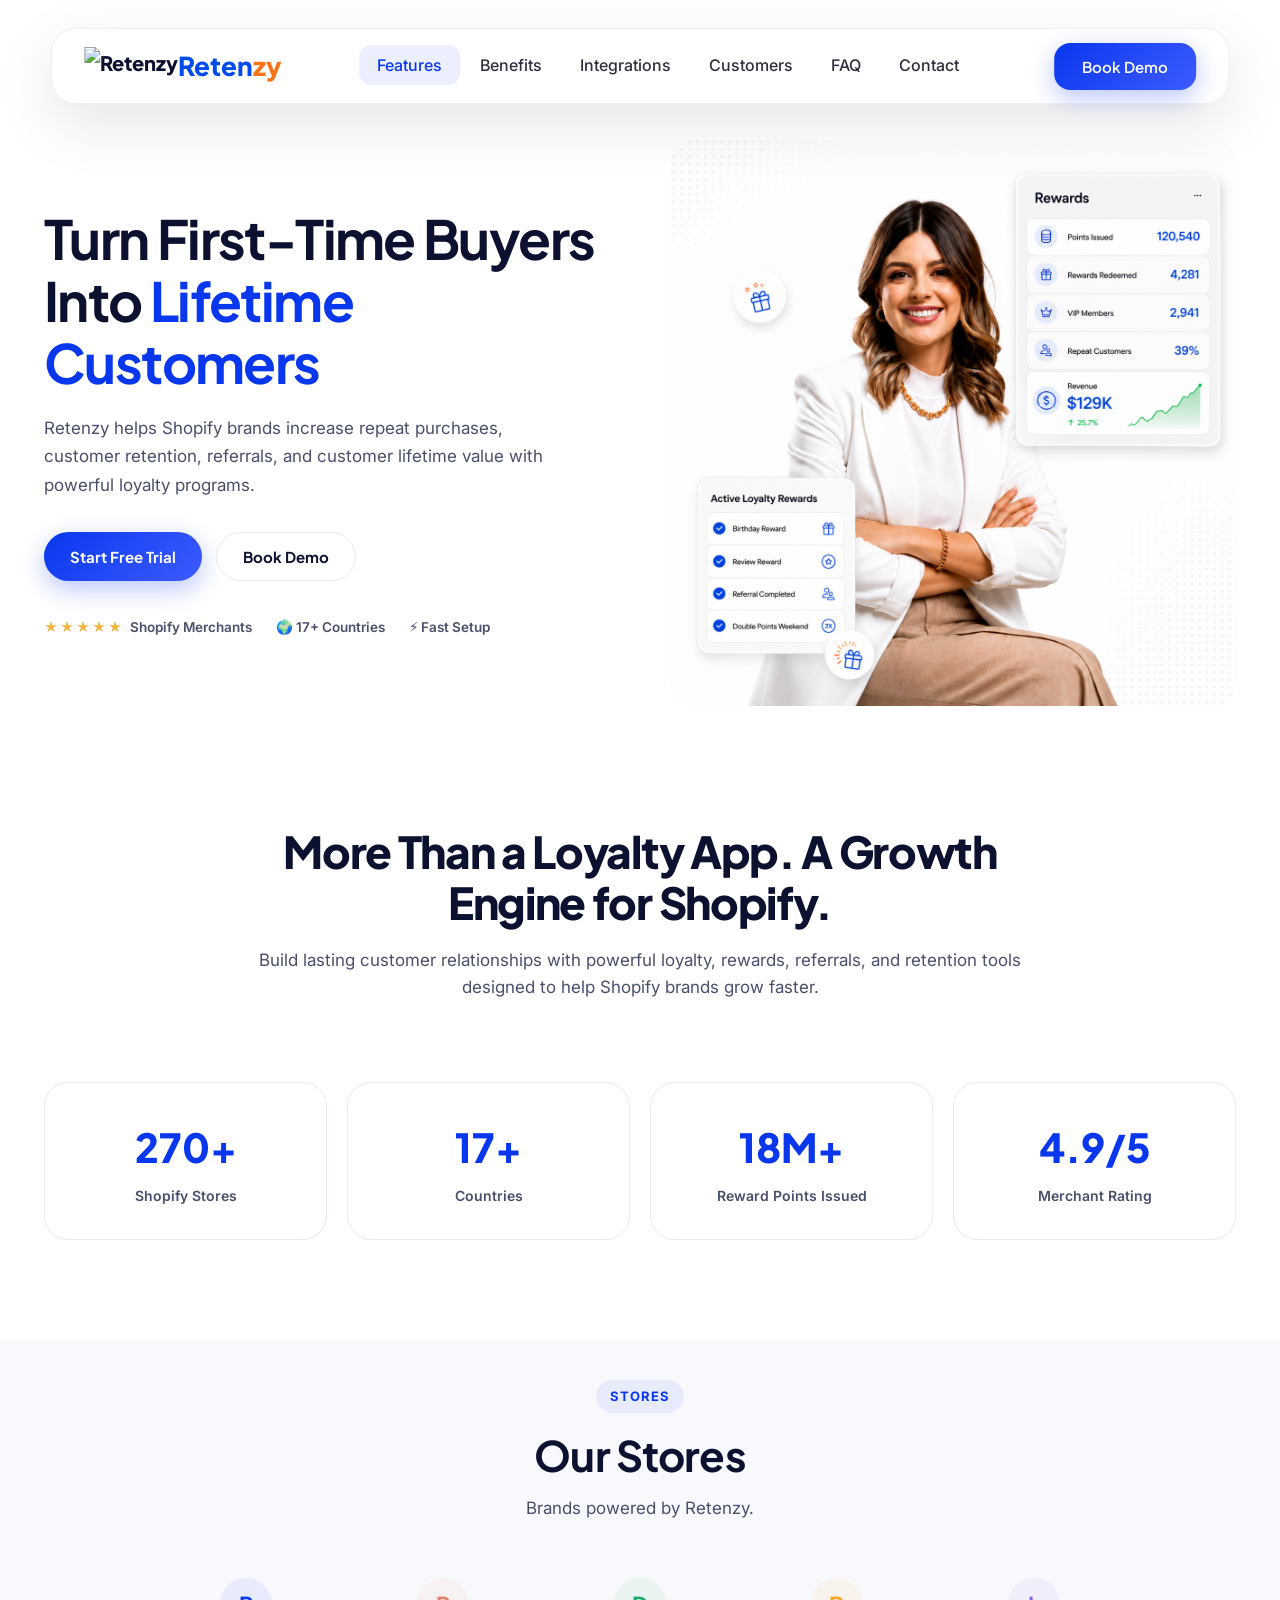
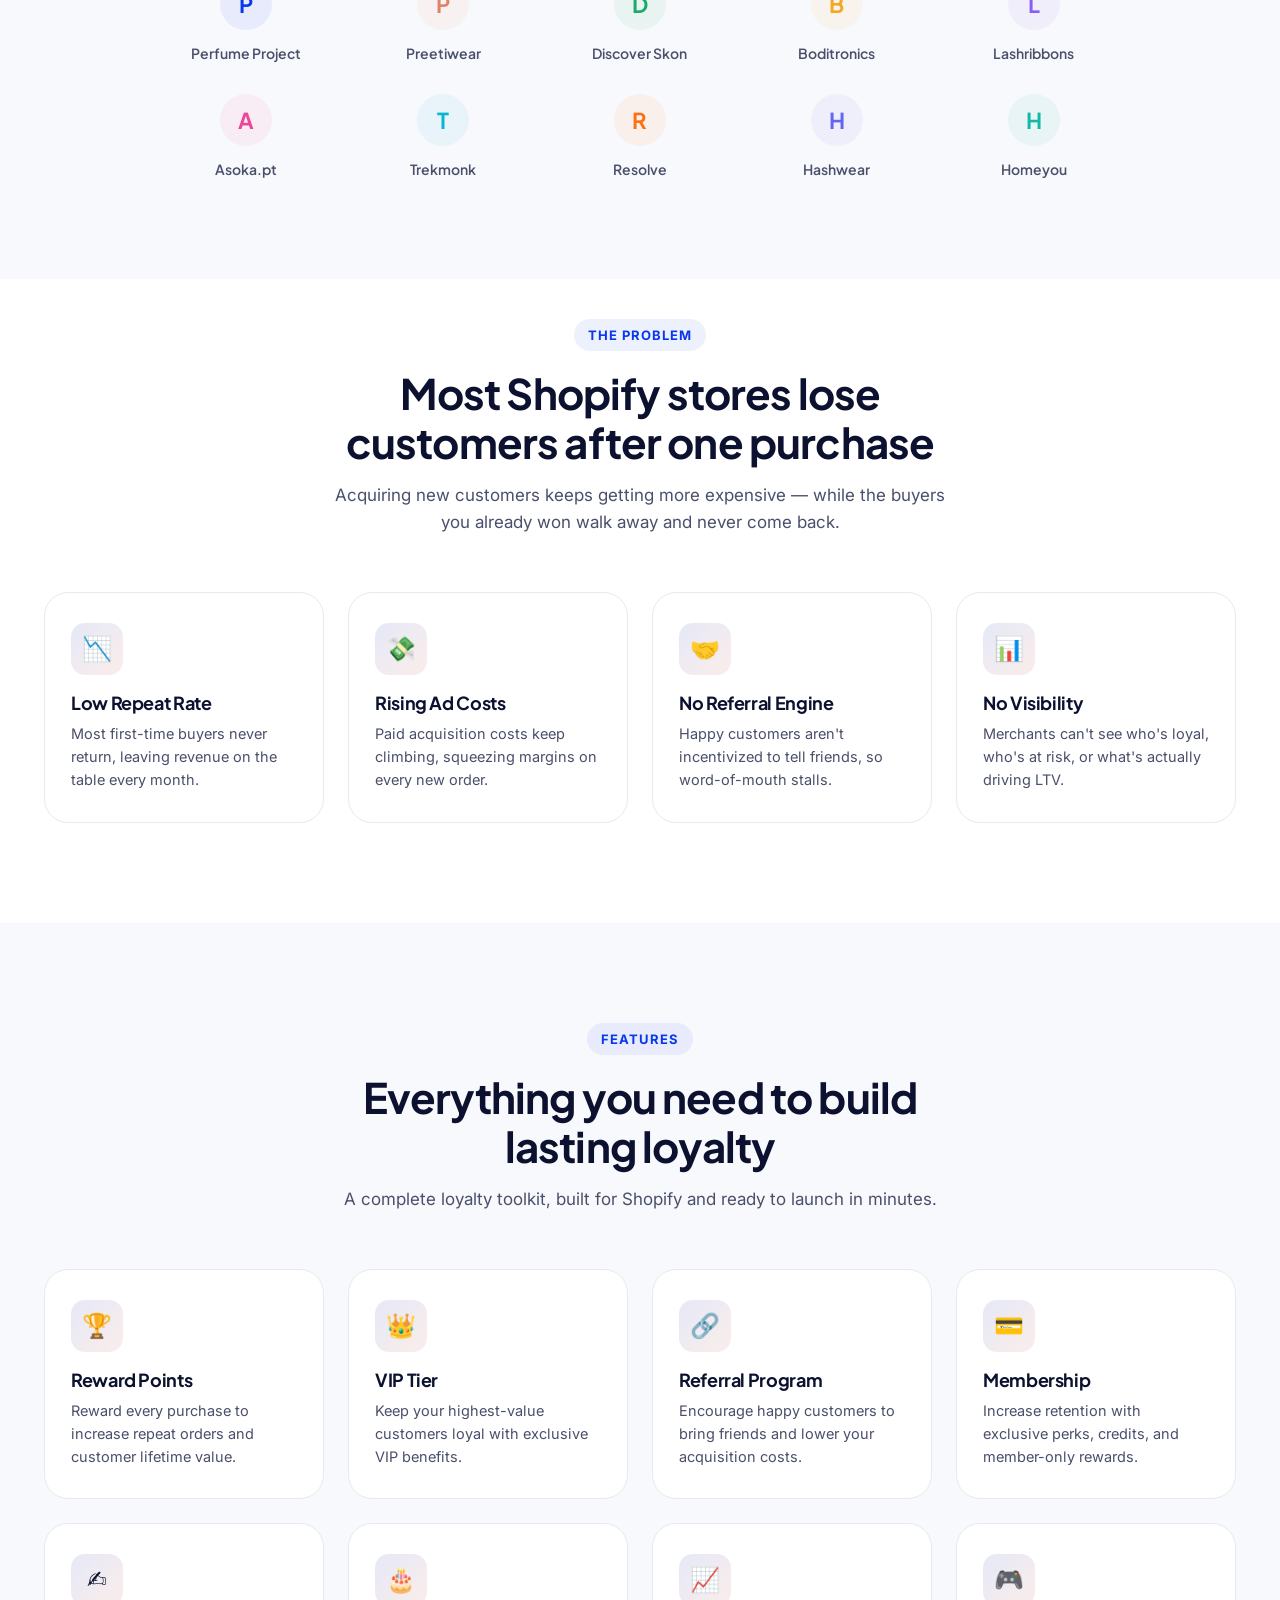
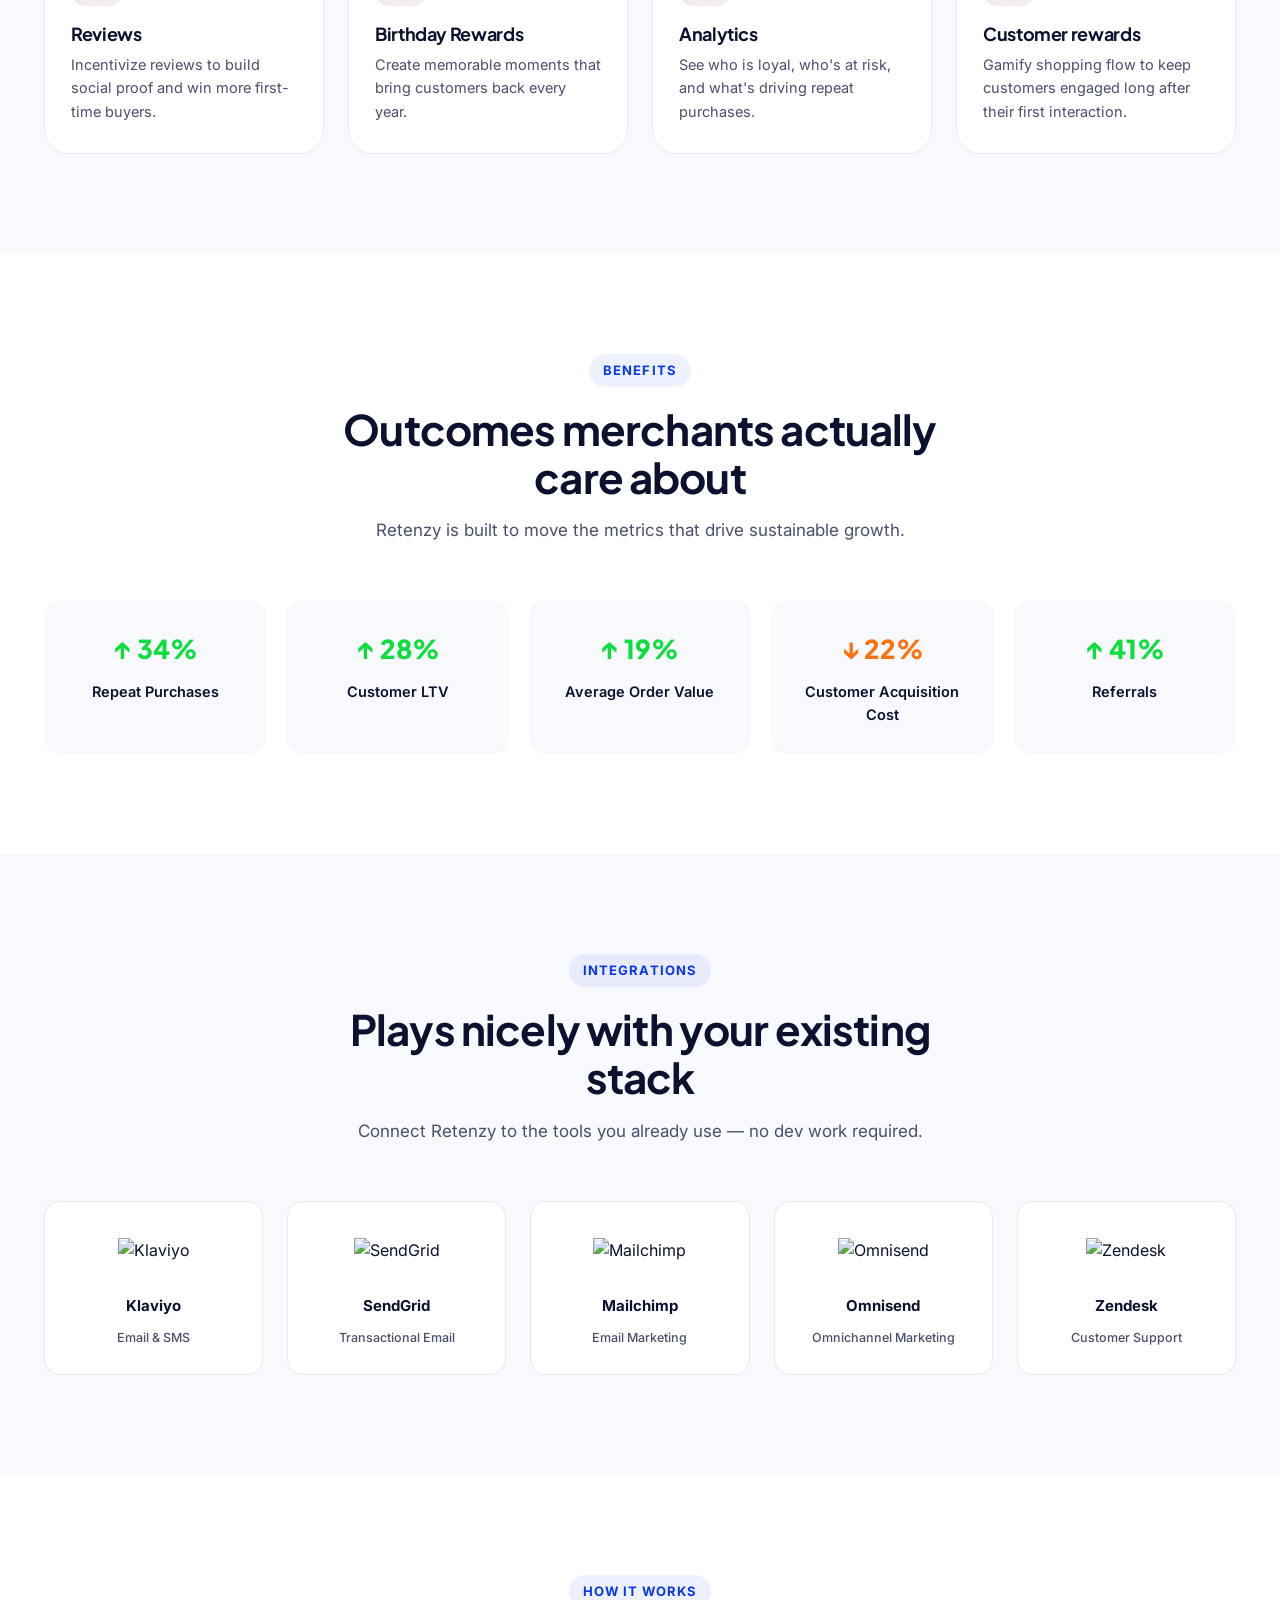
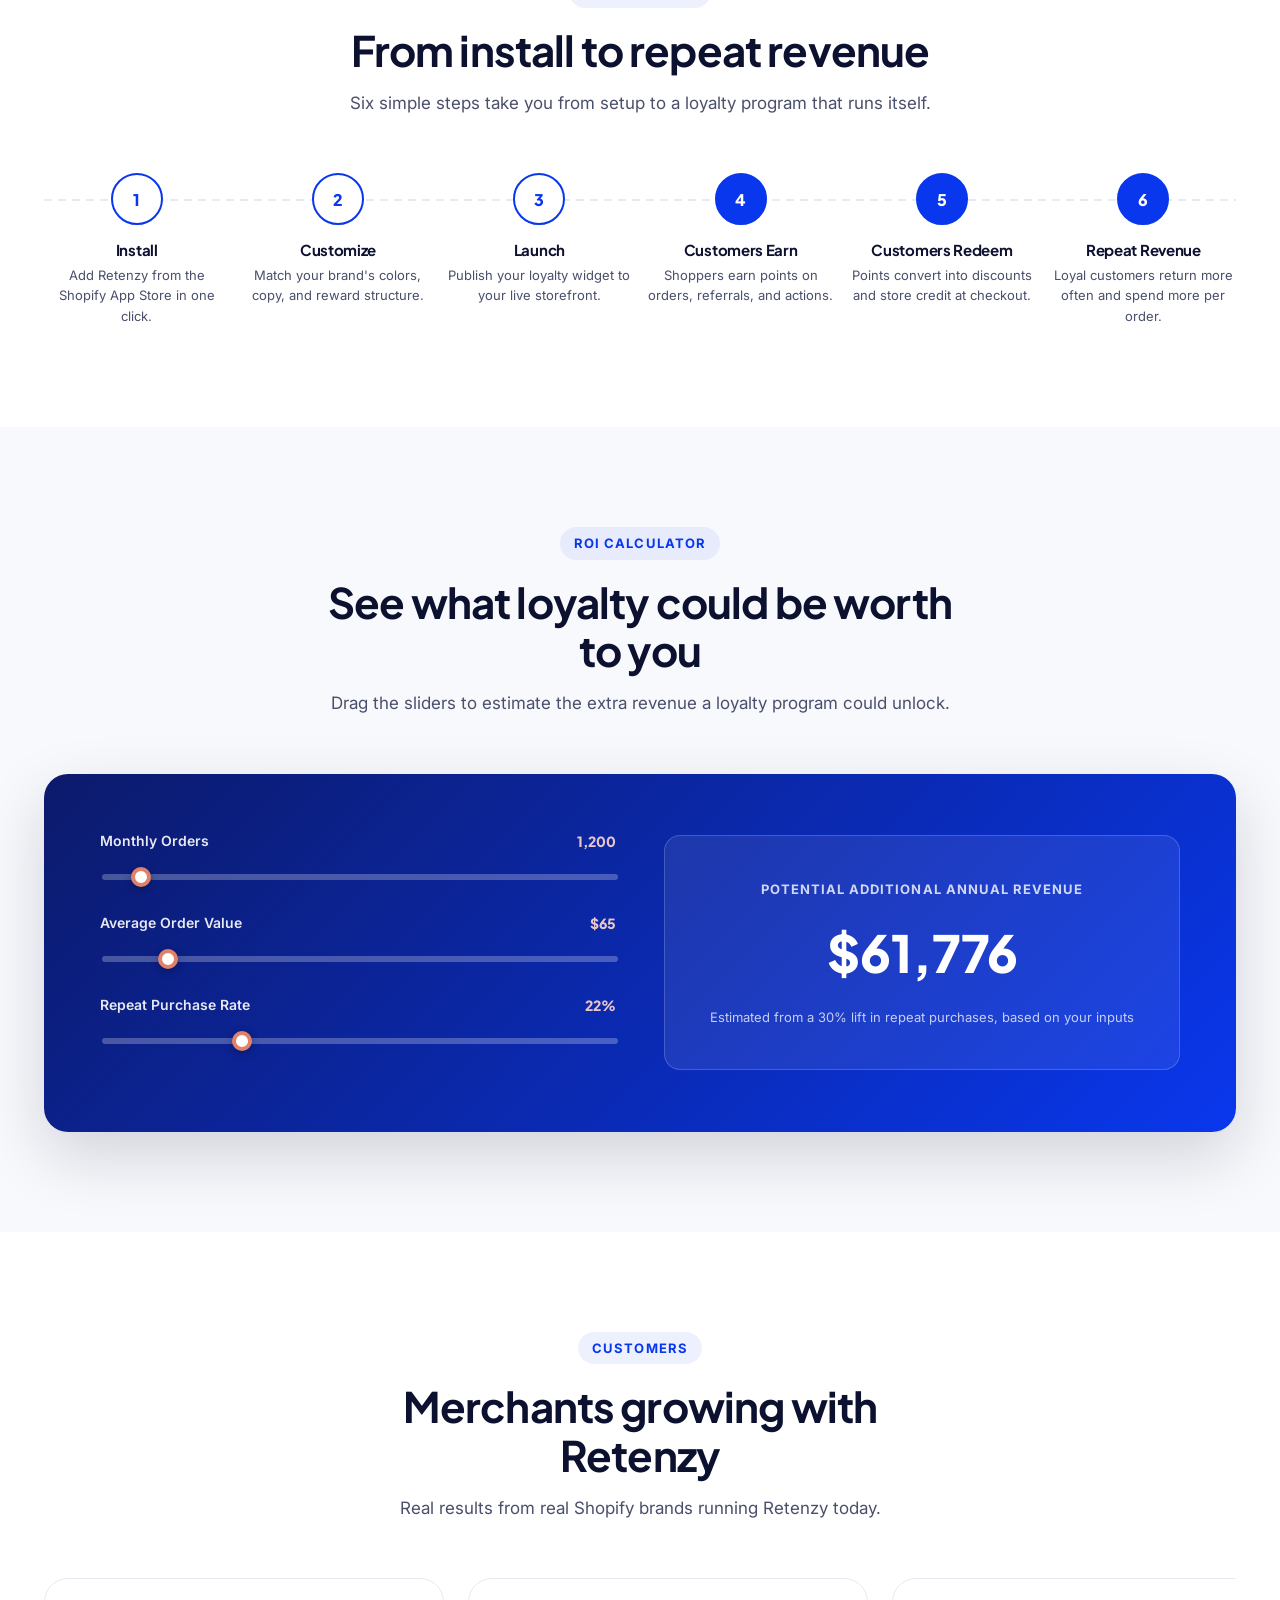
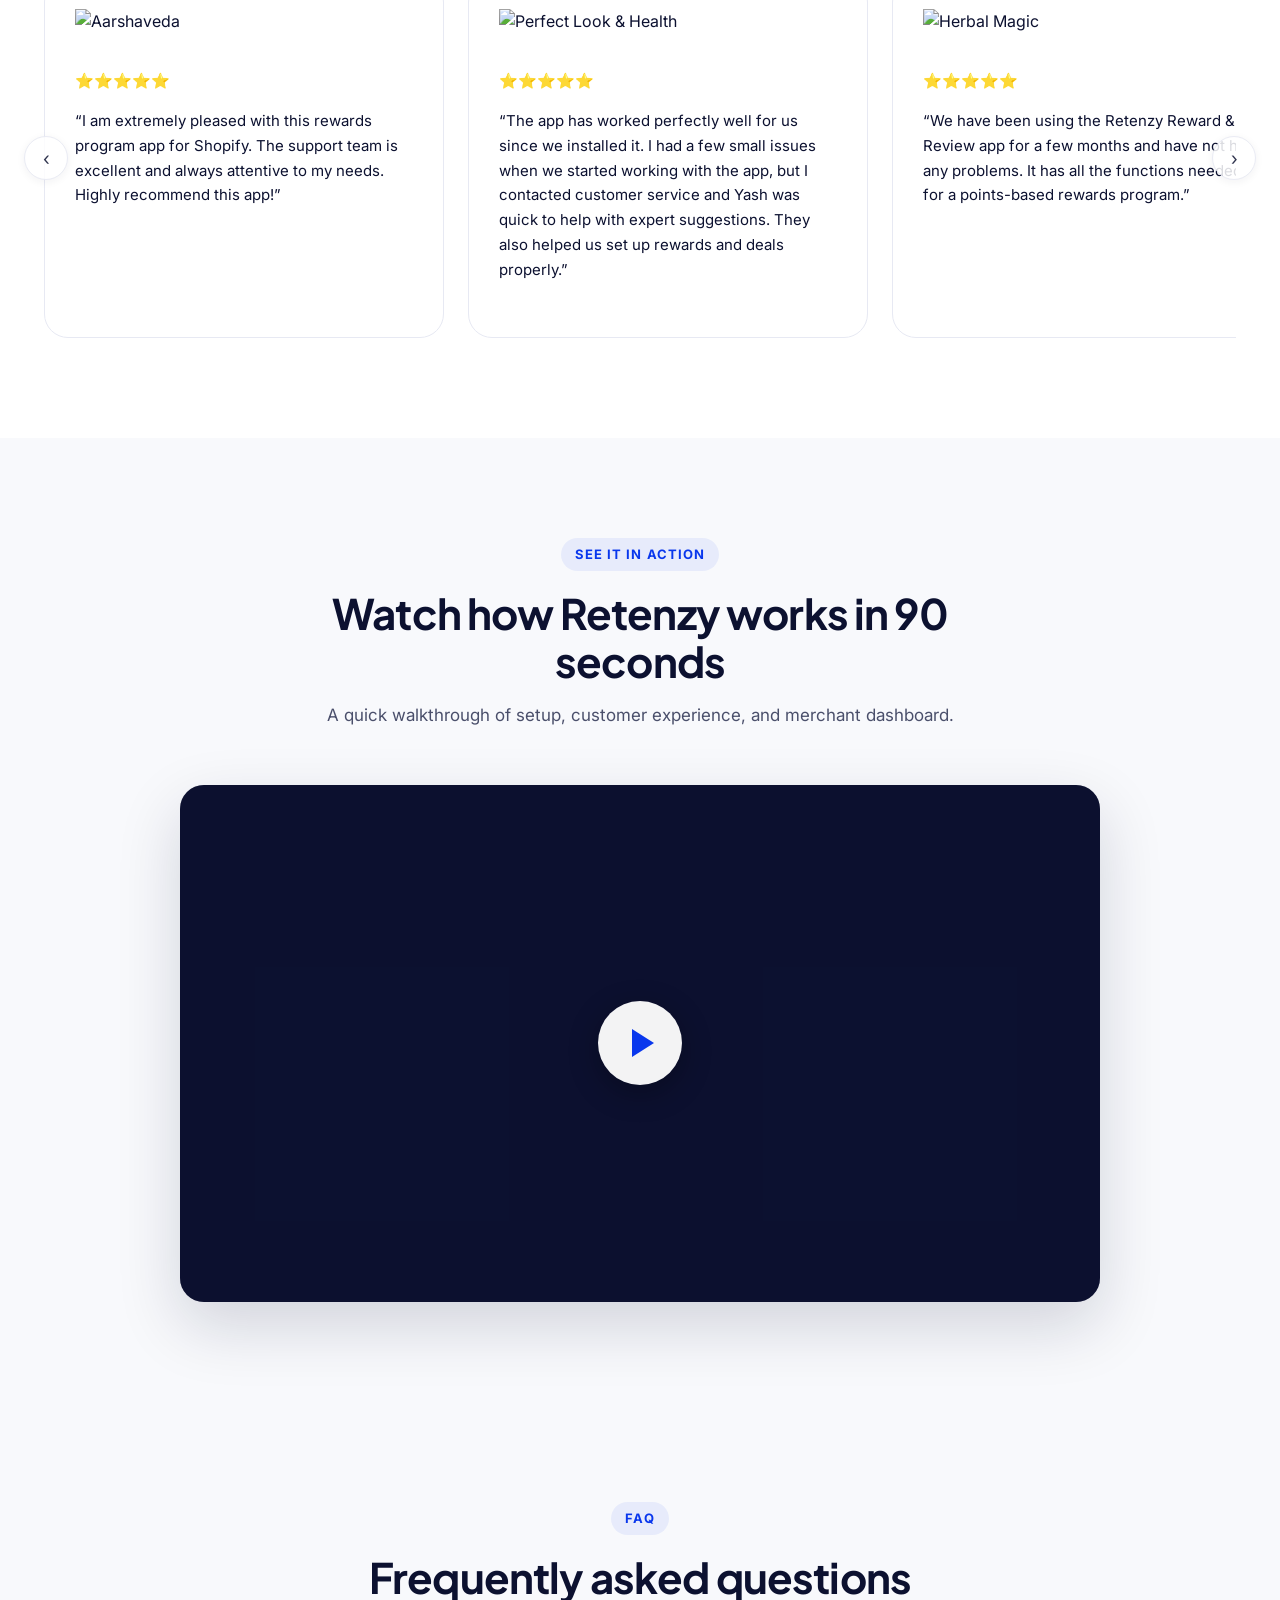
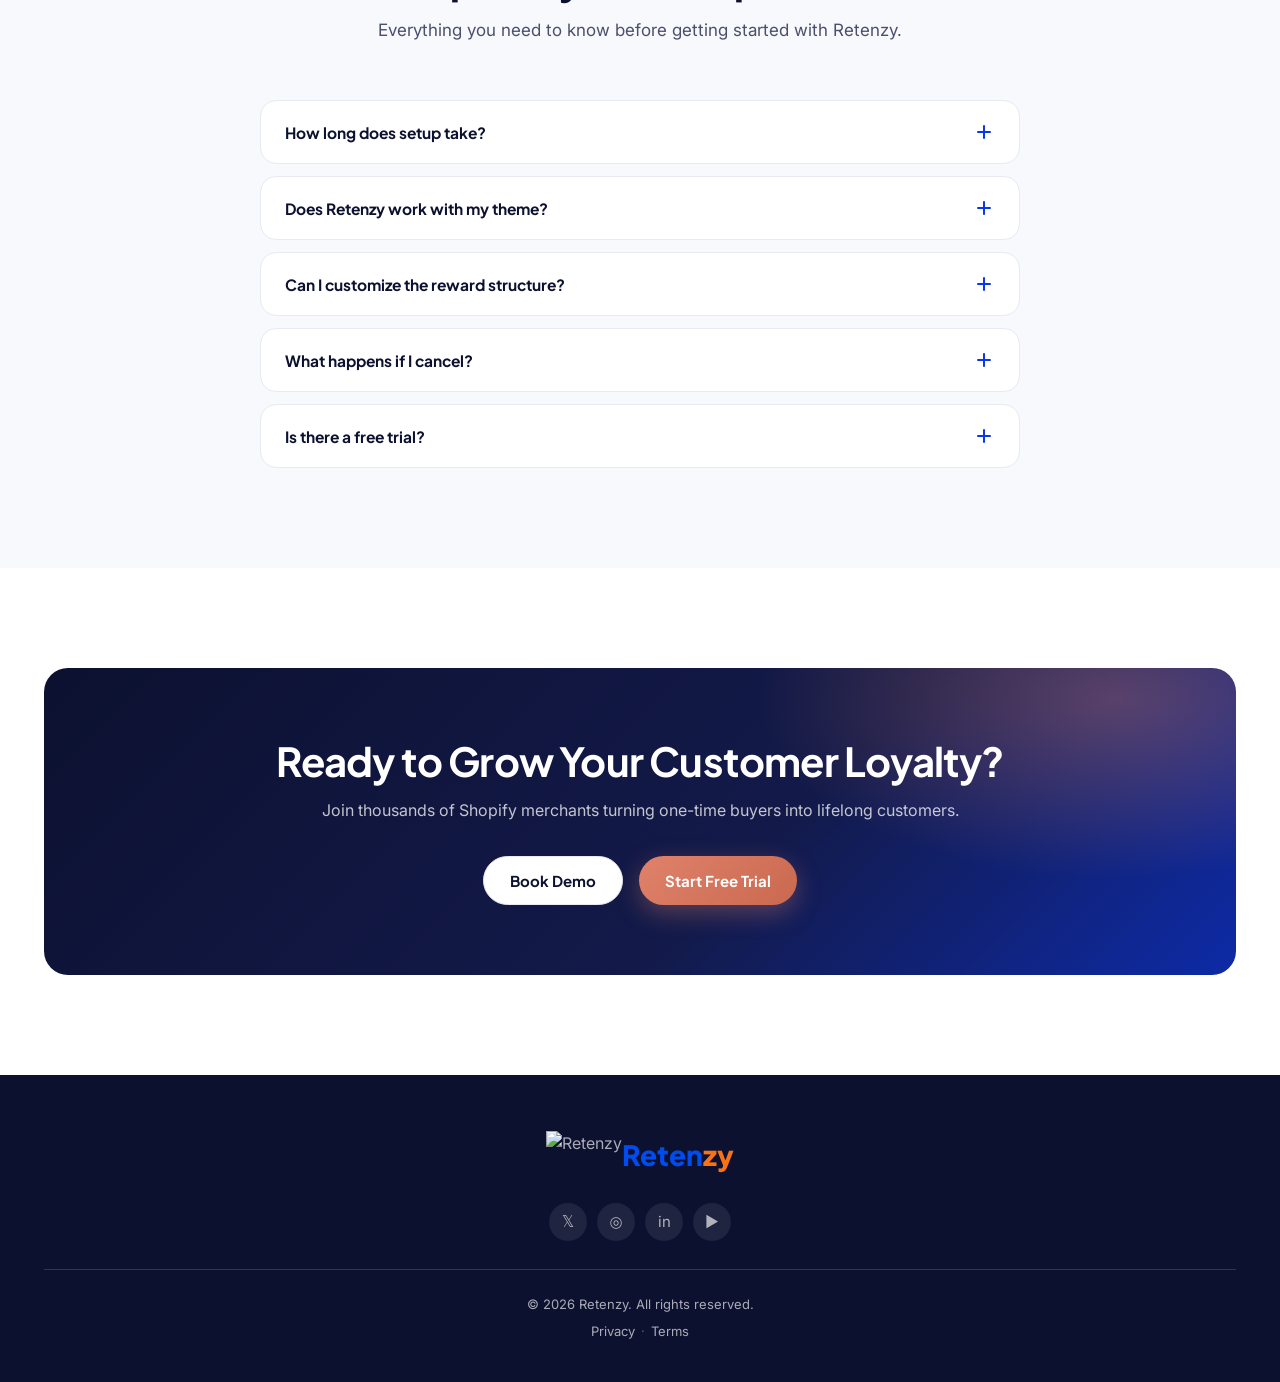
==== commit 12c31cac: "final update" ====
--- a/index.html
+++ b/index.html
@@ -36,15 +36,13 @@
         <li><a href="#benefits" data-section="benefits">Benefits</a></li>
         <li><a href="#integrations" data-section="integrations">Integrations</a></li>
         <li><a href="#customers" data-section="customers">Customers</a></li>
-        <li><a href="#reviews" data-section="reviews">Reviews</a></li>
         <li><a href="#faq" data-section="faq">FAQ</a></li>
         <li><a href="#footer" data-section="footer">Contact</a></li>
       </ul>
     </nav>
 
     <div class="header-actions">
-      <button class="btn btn-secondary btn-sm js-open-modal">Book Demo</button>
-      <button class="btn btn-primary btn-sm js-open-modal"><span class="long">Start&nbsp;</span>Free Trial</button>
+      <button class="btn btn-primary btn-header js-open-modal">Book Demo</button>
       <button class="hamburger" id="hamburgerBtn" aria-label="Toggle navigation menu" aria-expanded="false" aria-controls="mainNav">
         <span></span>
       </button>
@@ -106,7 +104,7 @@
 <!-- ============================================================
      GROWTH ENGINE
      ============================================================ -->
-<section class="section" id="growth" style="padding-top:80px;padding-bottom:80px;">
+<section class="section" id="growth" style="padding-top:80px;padding-bottom:40px;">
   <div class="container">
     <div class="growth-content reveal">
       <h2 class="growth-heading">More Than a Loyalty App. A Growth Engine for Shopify.</h2>
@@ -118,7 +116,7 @@
 <!-- ============================================================
      SOCIAL PROOF — KPI CARDS
      ============================================================ -->
-<section class="section" aria-label="Retenzy by the numbers">
+<section class="section" aria-label="Retenzy by the numbers" style="padding-top:40px;">
   <div class="container">
     <div class="kpi-grid reveal-stagger reveal">
       <div class="kpi-card">
@@ -144,7 +142,7 @@
 <!-- ============================================================
      OUR STORES
      ============================================================ -->
-<section class="section section-light" id="stores">
+<section class="section section-light" id="stores" style="padding-top:40px;">
   <div class="container">
     <div class="section-head reveal">
       <span class="eyebrow">Stores</span>
@@ -159,7 +157,7 @@
 <!-- ============================================================
      PROBLEM SECTION
      ============================================================ -->
-<section class="section" id="problem">
+<section class="section" id="problem" style="padding-top:40px;">
   <div class="container">
     <div class="section-head reveal">
       <span class="eyebrow">The Problem</span>
@@ -202,14 +200,14 @@
       <p>A complete loyalty toolkit, built for Shopify and ready to launch in minutes.</p>
     </div>
     <div class="card-grid grid-4 reveal-stagger reveal">
-      <div class="feature-card"><div class="feature-icon">🏆</div><h3>Reward Points</h3><p>Let customers earn points on purchases, signups, and social actions.</p></div>
-      <div class="feature-card"><div class="feature-icon">👑</div><h3>VIP Tier</h3><p>Tiered VIP programs that reward your best customers automatically.</p></div>
-      <div class="feature-card"><div class="feature-icon">🔗</div><h3>Referral Program</h3><p>Turn happy customers into your best acquisition channel.</p></div>
-      <div class="feature-card"><div class="feature-icon">💳</div><h3>Membership</h3><p>Issue and redeem store credit seamlessly at checkout.</p></div>
-      <div class="feature-card"><div class="feature-icon">✍️</div><h3>Reviews</h3><p>Collect and reward verified reviews to build trust and points.</p></div>
-      <div class="feature-card"><div class="feature-icon">🎂</div><h3>Birthday Rewards</h3><p>Automated birthday perks that keep customers engaged year-round.</p></div>
-      <div class="feature-card"><div class="feature-icon">📈</div><h3>Analytics</h3><p>Real-time dashboards on LTV, repeat rate, and program ROI.</p></div>
-      <div class="feature-card"><div class="feature-icon">🎮</div><h3>Customer reward</h3><p>Badges, streaks, and challenges that make earning rewards fun.</p></div>
+      <div class="feature-card"><div class="feature-icon">🏆</div><h3>Reward Points</h3><p>Reward every purchase to increase repeat orders and customer lifetime value.</p></div>
+      <div class="feature-card"><div class="feature-icon">👑</div><h3>VIP Tier</h3><p>Keep your highest-value customers loyal with exclusive VIP benefits.</p></div>
+      <div class="feature-card"><div class="feature-icon">🔗</div><h3>Referral Program</h3><p>Encourage happy customers to bring friends and lower your acquisition costs.</p></div>
+      <div class="feature-card"><div class="feature-icon">💳</div><h3>Membership</h3><p>Increase retention with exclusive perks, credits, and member-only rewards.</p></div>
+      <div class="feature-card"><div class="feature-icon">✍️</div><h3>Reviews</h3><p>Incentivize reviews to build social proof and win more first-time buyers.</p></div>
+      <div class="feature-card"><div class="feature-icon">🎂</div><h3>Birthday Rewards</h3><p>Create memorable moments that bring customers back every year.</p></div>
+      <div class="feature-card"><div class="feature-icon">📈</div><h3>Analytics</h3><p>See who is loyal, who's at risk, and what's driving repeat purchases.</p></div>
+      <div class="feature-card"><div class="feature-icon">🎮</div><h3>Customer rewards</h3><p>Gamify shopping flow to keep customers engaged long after their first interaction.</p></div>
     </div>
   </div>
 </section>
@@ -682,7 +680,7 @@
   });
 }
 function var_headerOffset(){
-  return parseInt(getComputedStyle(document.documentElement).getPropertyValue('--header-h')) + 40;
+  return 120;
 }
 window.addEventListener('scroll', onScroll, { passive:true });
 onScroll();
--- a/style.css
+++ b/style.css
@@ -26,9 +26,9 @@
   --shadow-lg:0 24px 64px rgba(12,17,48,.16);
 
   --container:1240px;
-  --header-h:76px;
-
-  --ease:cubic-bezier(.16,.84,.44,1);
+  --header-h:80px;
+
+  --ease:cubic-bezier(.22,.61,.36,1);
 }
 
 *,*::before,*::after{box-sizing:border-box;}
@@ -95,52 +95,53 @@
 @keyframes ripple-anim{to{transform:scale(3);opacity:0;}}
 
 /* ============================================================
-   1. HEADER
+   1. HEADER — floating glass
    ============================================================ */
 .site-header{
-  position:fixed;top:0;left:0;right:0;z-index:900;
-  height:var(--header-h);
+  position:fixed;top:28px;left:50%;transform:translateX(-50%);z-index:9999;
+  width:92%;max-width:1320px;height:76px;
   display:flex;align-items:center;
-  background:rgba(255,255,255,.7);
-  border-bottom:1px solid transparent;
-  transition:background .3s var(--ease), border-color .3s var(--ease), box-shadow .3s var(--ease);
+  background:#fff;border-radius:24px;
+  border:1px solid rgba(0,0,0,.06);
+  box-shadow:0 20px 60px rgba(0,0,0,.10);
+  transition:height .3s ease, box-shadow .3s ease, top .3s ease;
 }
 .site-header.scrolled{
-  background:rgba(255,255,255,.82);
-  backdrop-filter:blur(14px) saturate(160%);
-  -webkit-backdrop-filter:blur(14px) saturate(160%);
-  border-bottom-color:var(--color-line);
-  box-shadow:0 4px 24px rgba(12,17,48,.05);
+  height:68px;top:16px;
+  box-shadow:0 24px 72px rgba(0,0,0,.14);
 }
 .header-inner{
-  width:100%;max-width:var(--container);margin:0 auto;padding:0 24px;
+  width:100%;padding:0 32px;
   display:flex;align-items:center;justify-content:space-between;gap:24px;
 }
-.logo{display:flex;align-items:center;gap:0;font-family:var(--font-display);font-weight:800;font-size:20px;color:var(--color-ink);}
-.logo-mark{
-  width:34px;height:34px;border-radius:10px;
-  background:linear-gradient(135deg,var(--color-primary),var(--color-accent));
-  display:flex;align-items:center;justify-content:center;color:#fff;font-size:18px;flex-shrink:0;
-}
-.logo-img{height:42px;width:auto;display:block;flex-shrink:0;}
-.brand-text{font-family:var(--font-display);font-weight:800;font-size:clamp(22px,2.8vw,30px);line-height:1;vertical-align:middle;}
-.footer-brand .brand-text{font-size:24px;}
+.logo{display:flex;align-items:center;gap:0;font-family:var(--font-display);font-weight:800;font-size:20px;color:var(--color-ink);flex-shrink:0;}
+.logo-img{height:38px;width:auto;display:block;flex-shrink:0;}
+.brand-text{font-family:var(--font-display);font-weight:800;font-size:clamp(20px,2.4vw,26px);line-height:1;vertical-align:middle;}
 .brand-orange{color:#F97316;}
 .brand-blue{color:#004ced;}
 .main-nav{display:flex;}
-.main-nav ul{display:flex;gap:4px;}
+.main-nav ul{display:flex;gap:2px;}
 .main-nav a{
-  font-size:14.5px;font-weight:600;color:var(--color-ink-soft);
-  padding:9px 14px;border-radius:var(--radius-pill);
-  transition:color .2s, background .2s;
-  position:relative;
-}
-.main-nav a:hover{color:var(--color-ink);background:var(--color-bg-light);}
+  font-size:16px;font-weight:500;color:#2c2f3e;
+  padding:10px 18px;border-radius:12px;
+  transition:color .25s, background .25s;
+}
+.main-nav a:hover{color:var(--color-primary);}
 .main-nav a.active{color:var(--color-primary);background:rgba(9,55,237,.08);}
-.header-actions{display:flex;align-items:center;gap:10px;}
+.header-actions{display:flex;align-items:center;gap:12px;flex-shrink:0;}
+.btn-header{
+  background:linear-gradient(135deg, var(--color-primary), #3d5bff);
+  color:#fff;padding:14px 28px;border-radius:16px;
+  font-weight:600;font-size:15px;font-family:var(--font-display);
+  border:none;cursor:pointer;white-space:nowrap;
+  box-shadow:0 8px 24px rgba(9,55,237,.28);
+  transition:all .3s ease;
+}
+.btn-header:hover{transform:translateY(-2px) scale(1.03);box-shadow:0 12px 32px rgba(9,55,237,.4);background:linear-gradient(135deg, #0828c4, #2a4ae0);}
+.btn-header:active{transform:scale(.97);}
 .hamburger{
-  display:none;width:44px;height:44px;border-radius:10px;align-items:center;justify-content:center;
-  background:var(--color-bg-light);
+  display:none;width:44px;height:44px;border-radius:12px;align-items:center;justify-content:center;
+  background:var(--color-bg-light);border:none;cursor:pointer;
 }
 .hamburger span{display:block;width:20px;height:2px;background:var(--color-ink);position:relative;transition:background .2s;}
 .hamburger span::before,.hamburger span::after{
@@ -153,28 +154,29 @@
 .hamburger.open span::after{top:0;transform:rotate(-45deg);}
 
 @media (max-width:960px){
+  .site-header{width:96%;top:20px;height:72px;}
+  .site-header.scrolled{height:64px;top:12px;}
+  .header-inner{padding:0 20px;}
   .main-nav{
-    position:fixed;top:var(--header-h);left:0;right:0;bottom:0;
-    background:#fff;padding:20px 24px 40px;
+    position:fixed;top:96px;left:4%;right:4%;width:92%;
+    background:#fff;padding:16px;border-radius:20px;
+    box-shadow:0 20px 60px rgba(0,0,0,.14);
     transform:translateY(-12px);opacity:0;visibility:hidden;pointer-events:none;
     transition:opacity .3s var(--ease), transform .3s var(--ease), visibility .3s;
-    overflow-y:auto;
+    overflow-y:auto;max-height:60vh;
   }
   .main-nav.open{opacity:1;transform:translateY(0);visibility:visible;pointer-events:auto;}
   .main-nav ul{flex-direction:column;gap:2px;}
-  .main-nav a{display:block;padding:14px 16px;font-size:16px;border-bottom:1px solid var(--color-line);border-radius:0;}
-  .header-actions .btn-secondary{display:none;}
+  .main-nav a{display:block;padding:14px 16px;font-size:16px;border-radius:10px;}
+  .main-nav a:hover{background:var(--color-bg-light);}
   .hamburger{display:flex;}
 }
-@media (max-width:520px){
-  .header-actions .btn-primary span.long{display:none;}
-}
 
 /* ============================================================
    3. HERO
    ============================================================ */
-#hero{padding:140px 0 80px;}
-@media (max-width:768px){#hero{padding:120px 0 56px;}}
+#hero{padding:140px 0 40px;}
+@media (max-width:768px){#hero{padding:120px 0 32px;}}
 .hero-inner{display:grid;grid-template-columns:1fr 1fr;gap:60px;align-items:center;}
 @media (max-width:860px){.hero-inner{grid-template-columns:1fr;gap:48px;}}
 .hero-copy h1{font-size:clamp(34px,5vw,54px);margin-bottom:20px;letter-spacing:-.03em;}
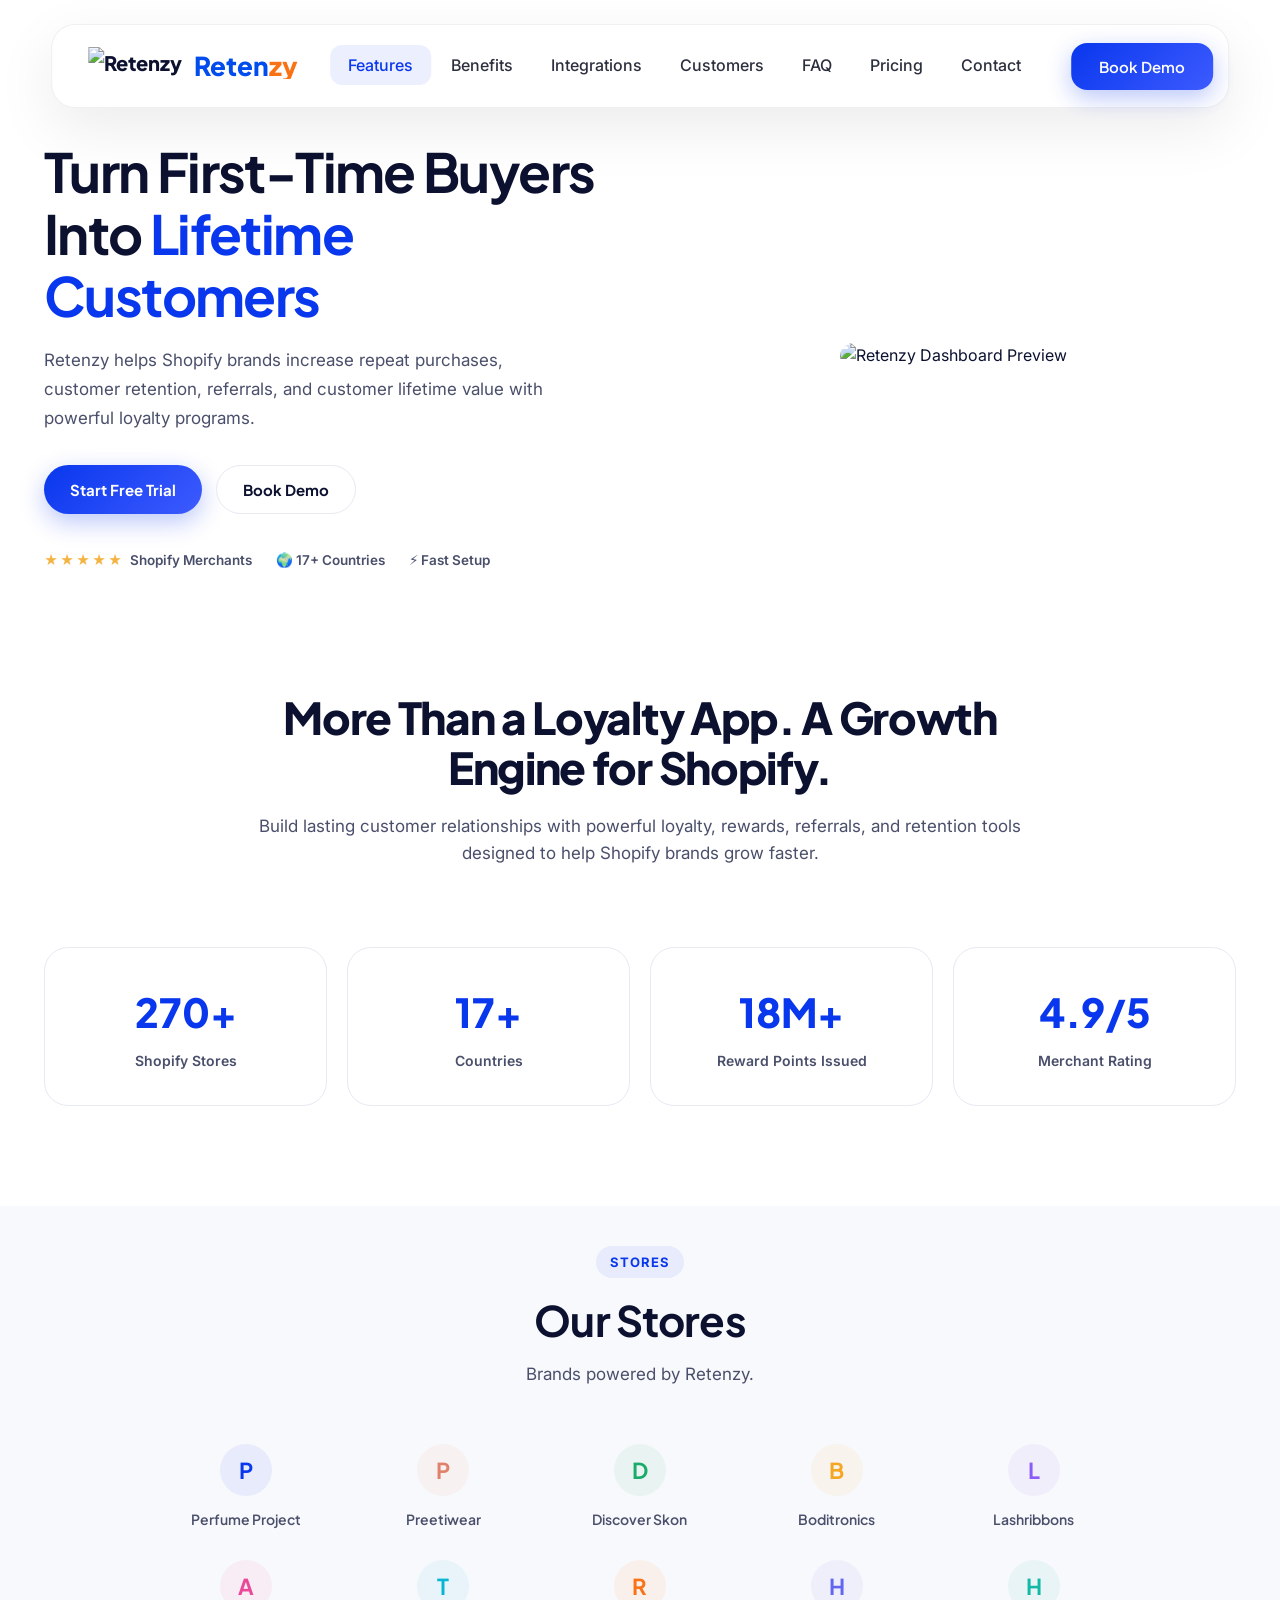
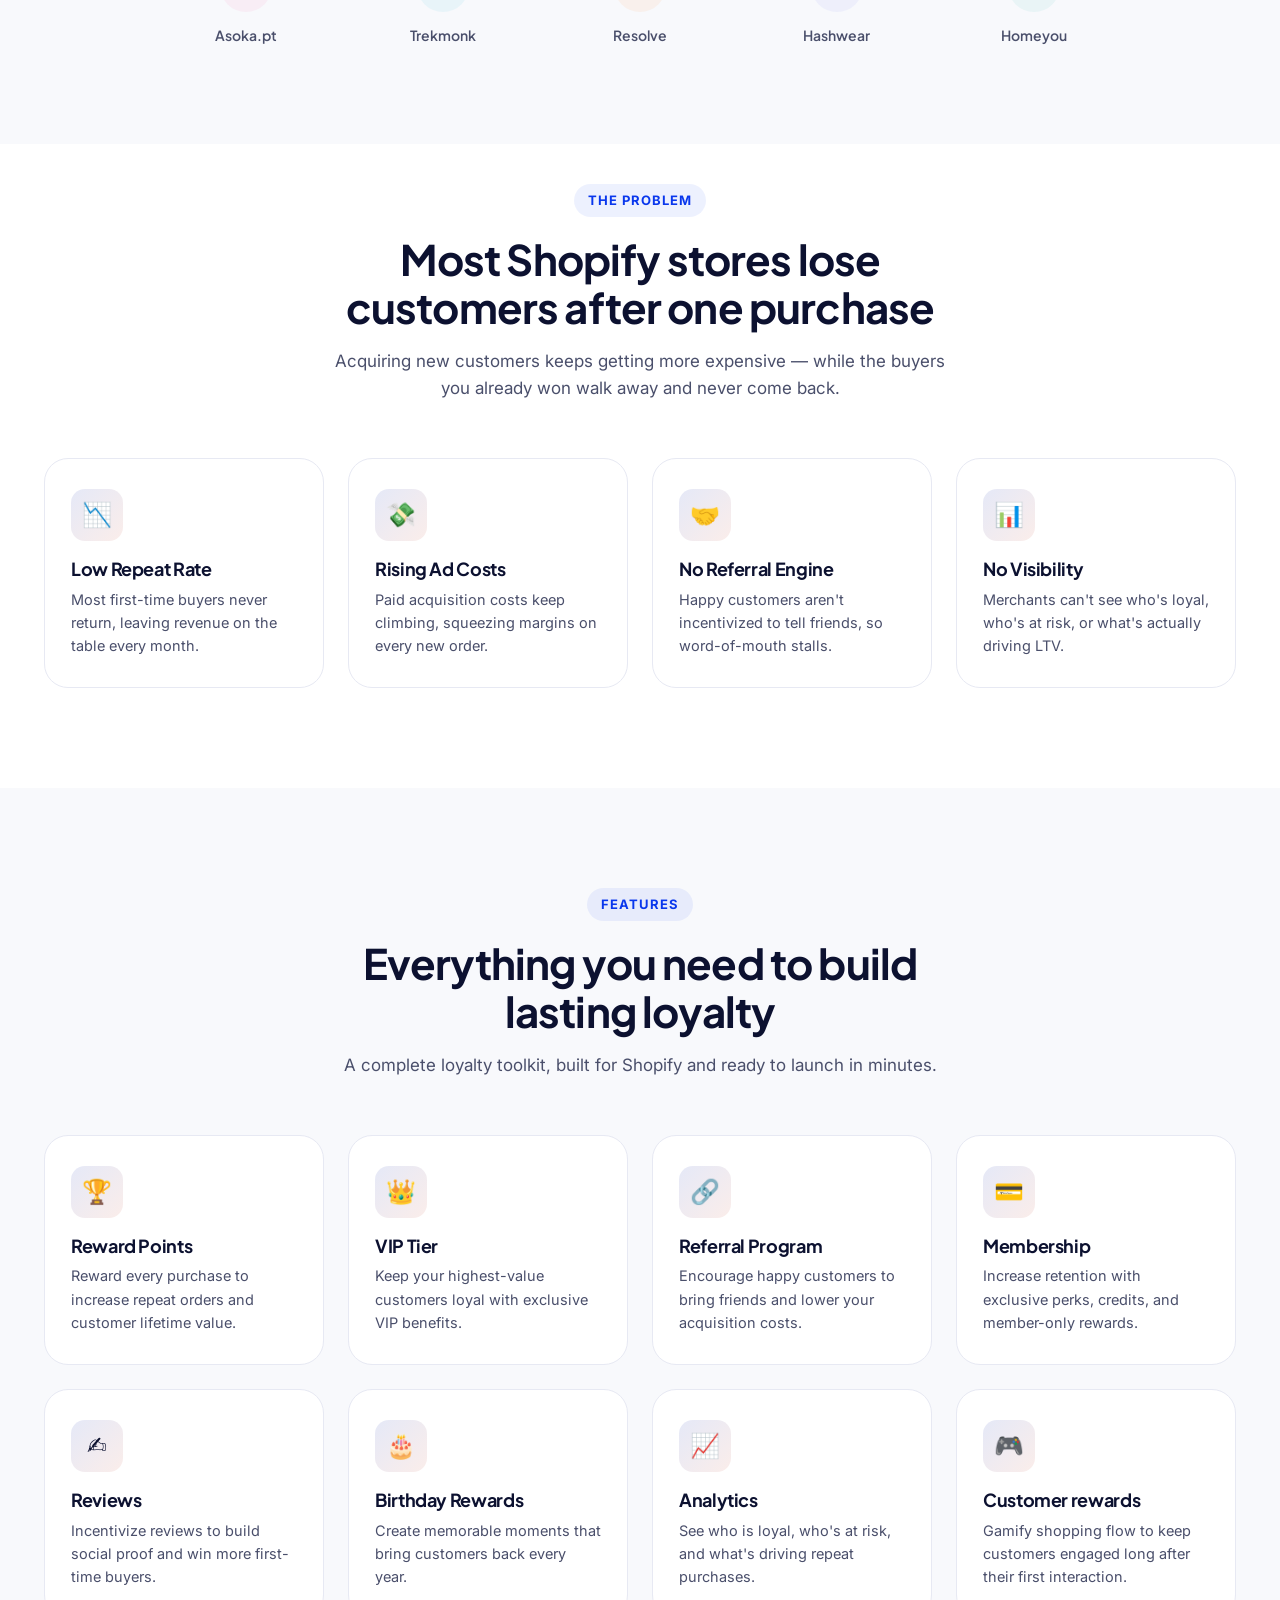
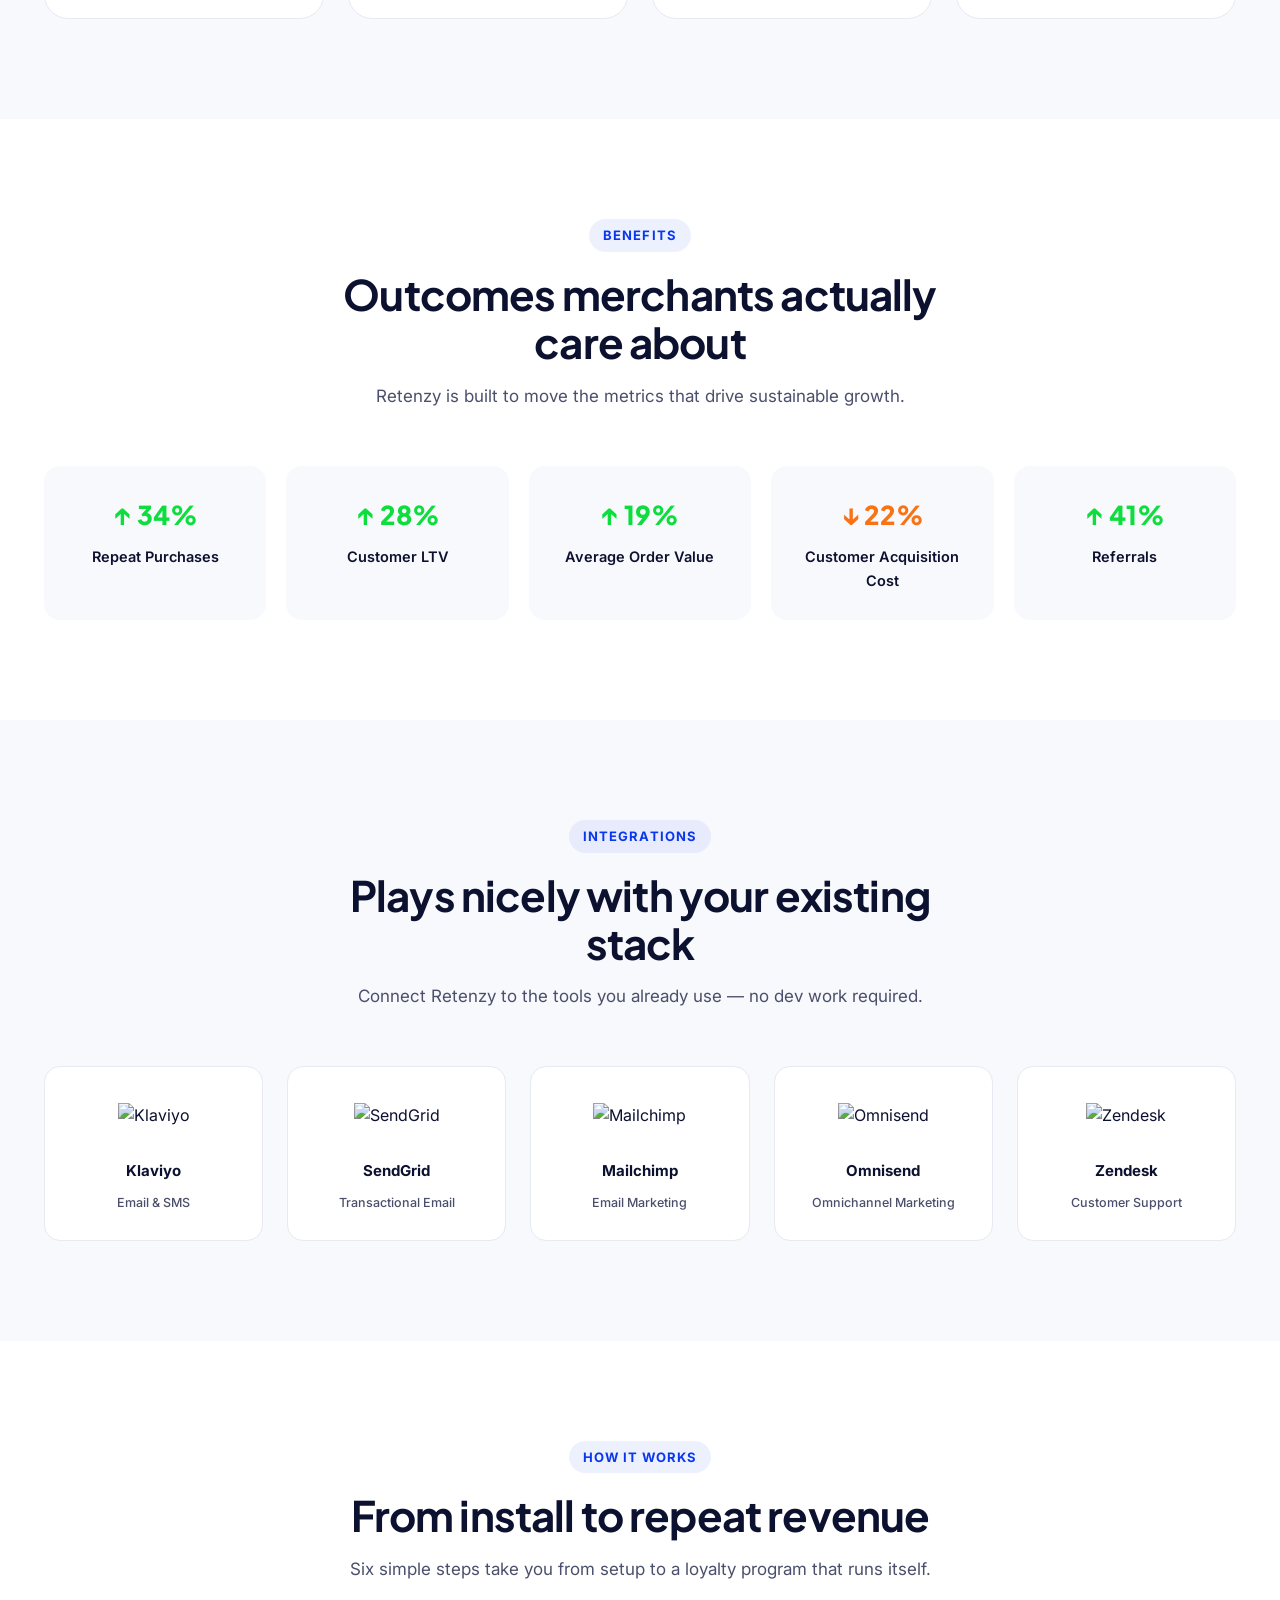
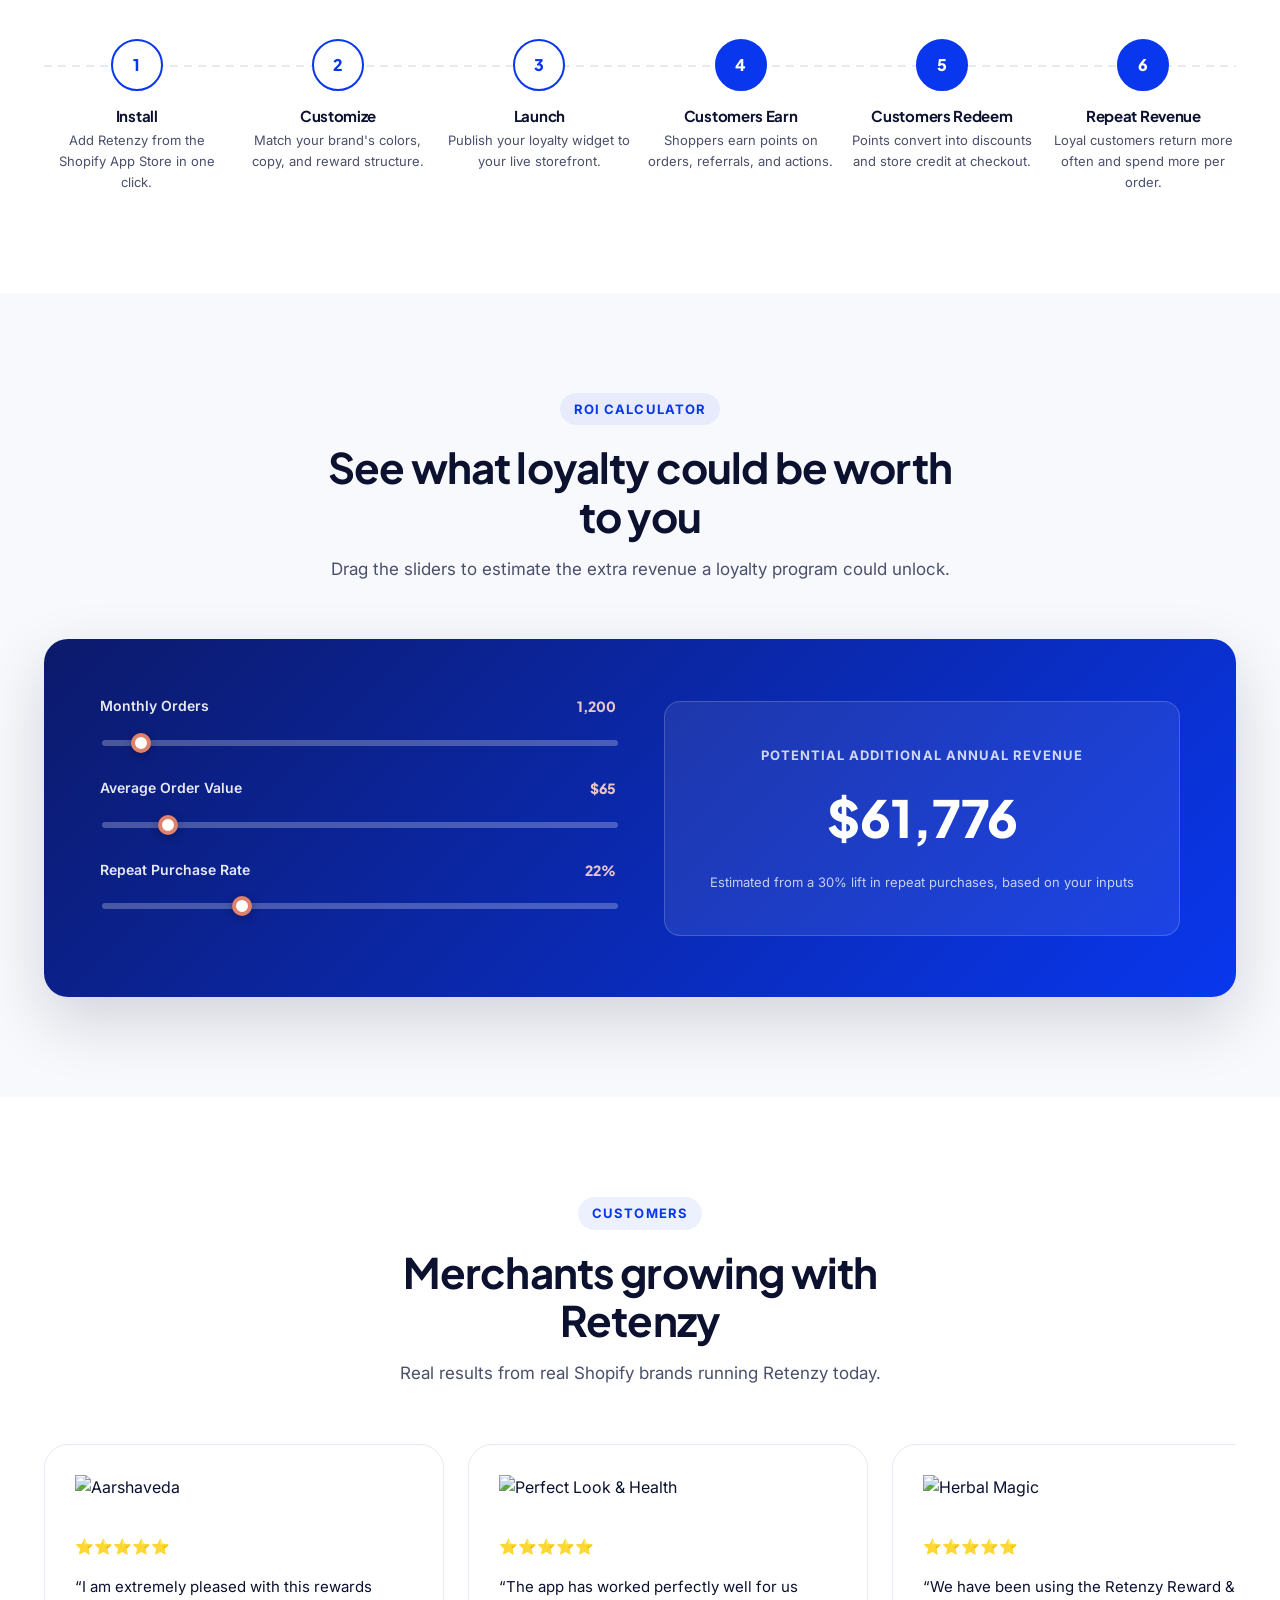
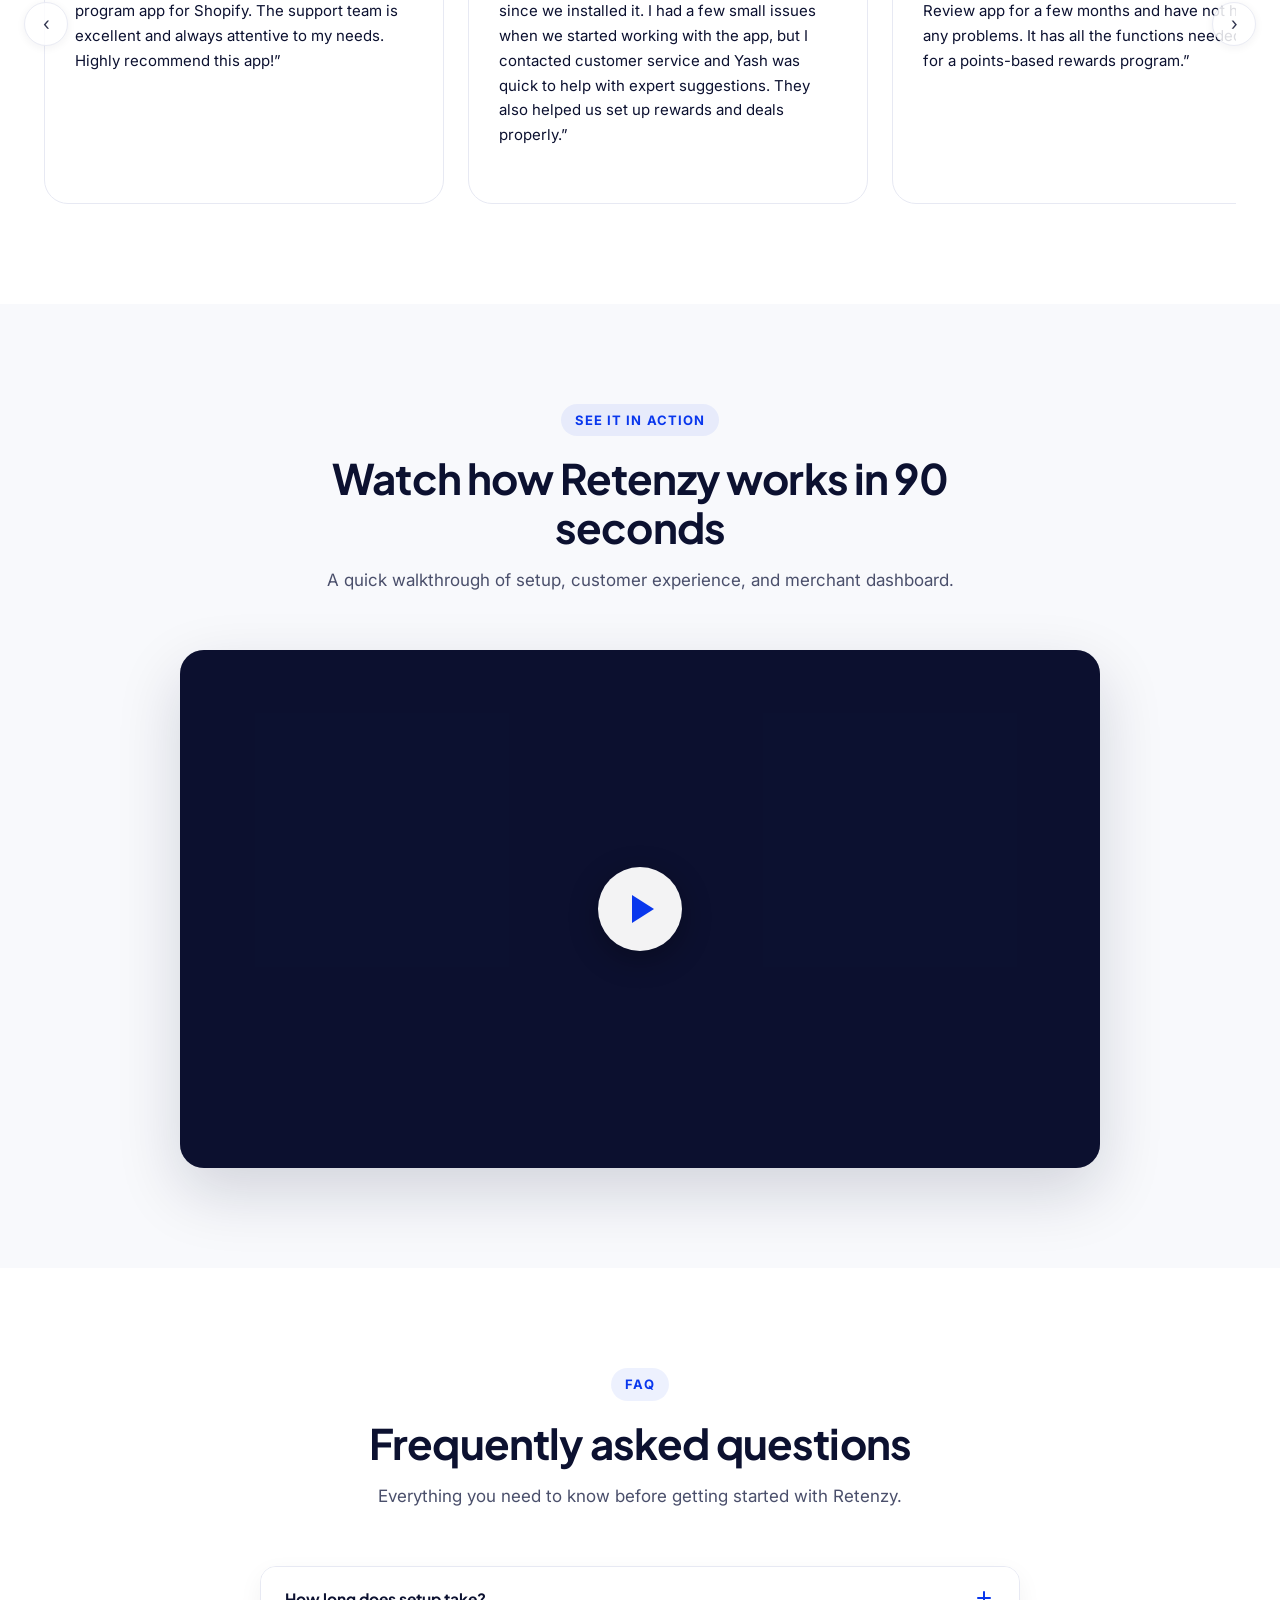
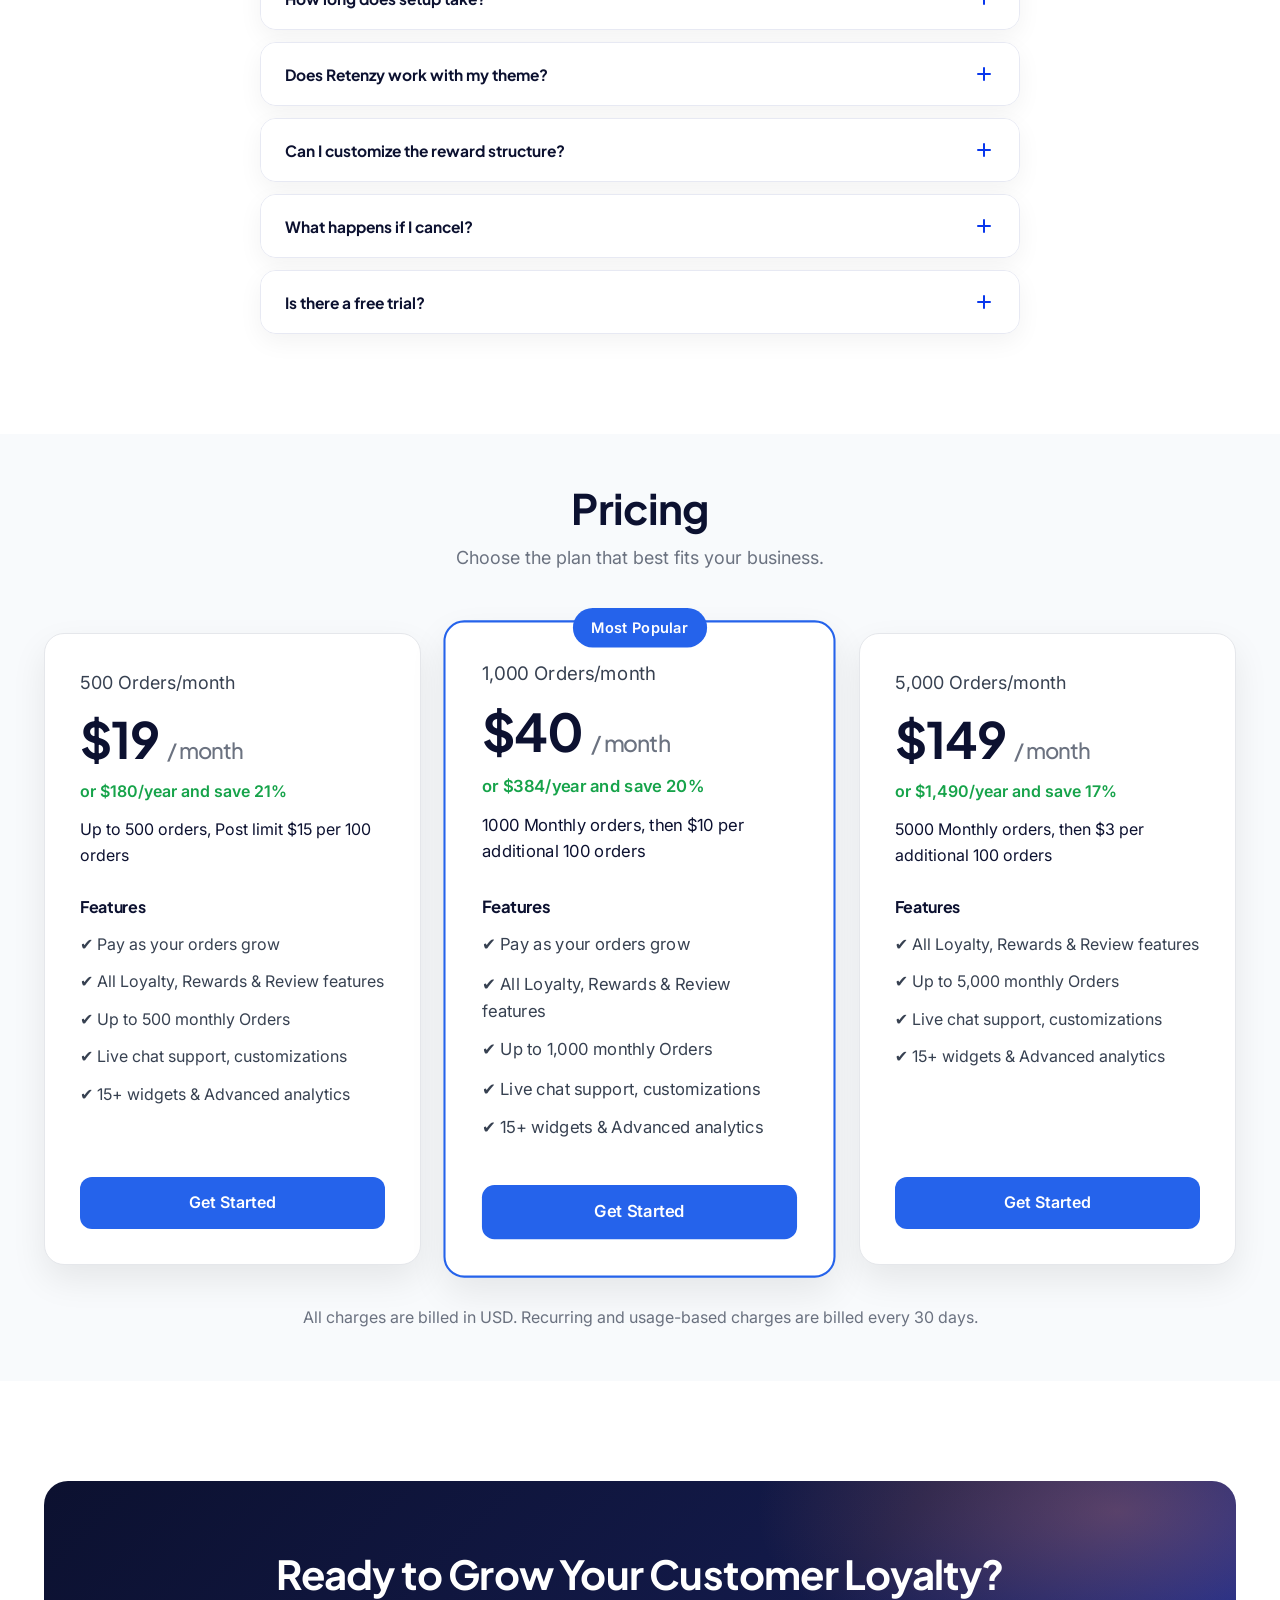
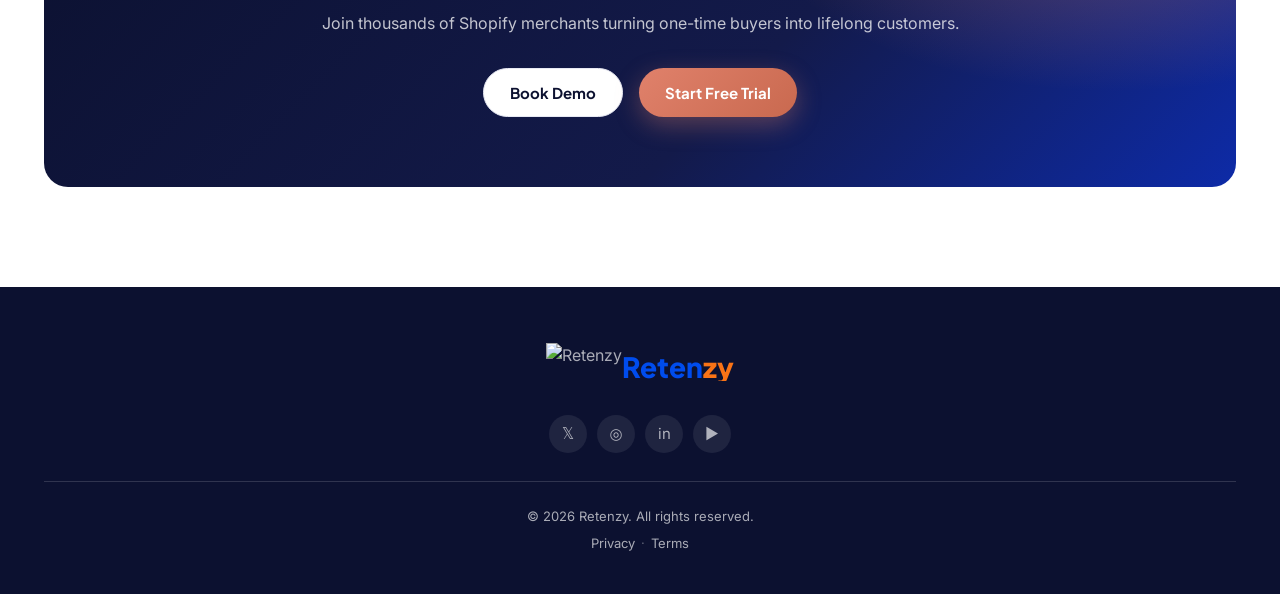
==== commit f46cf4df: "final update with nav bar and pricing" ====
--- a/index.html
+++ b/index.html
@@ -37,7 +37,8 @@
         <li><a href="#integrations" data-section="integrations">Integrations</a></li>
         <li><a href="#customers" data-section="customers">Customers</a></li>
         <li><a href="#faq" data-section="faq">FAQ</a></li>
-        <li><a href="#footer" data-section="footer">Contact</a></li>
+       <li><a href="#pricing" data-section="pricing">Pricing</a></li>
+        <li><a href="#contact" data-section="contact">Contact</a></li>
       </ul>
     </nav>
 
@@ -94,7 +95,7 @@
 
       <div class="hero-visual">
         <div class="hero-image-wrap">
-          <img src="public/logos/headderimg.png" alt="Retenzy Dashboard Preview" class="hero-image">
+          <img src="https://raw.githubusercontent.com/Sarvdnya/landing-page/main/public/logos/headderimg.png" alt="Retenzy Dashboard Preview" class="hero-image">
         </div>
       </div>
     </div>
@@ -254,7 +255,7 @@
         <span class="integration-sub">Transactional Email</span>
       </div>
       <div class="integration-card">
-        <div class="integration-icon"><img src="https://raw.githubusercontent.com/Sarvdnya/landing-page/main/public/assets/integrations/zendesk.svg" alt="Mailchimp" loading="lazy"></div>
+        <div class="integration-icon"><img src="https://raw.githubusercontent.com/Sarvdnya/landing-page/refs/heads/main/public/assets/integrations/mailchimp.svg" alt="Mailchimp" loading="lazy"></div>
         <strong>Mailchimp</strong>
         <span class="integration-sub">Email Marketing</span>
       </div>
@@ -430,9 +431,100 @@
 </section>
 
 <!-- ============================================================
+     PRICING
+     ============================================================ -->
+<section id="pricing" class="pricing-section">
+  <div class="container">
+    <div class="section-header">
+      <h2>Pricing</h2>
+      <p>Choose the plan that best fits your business.</p>
+    </div>
+
+    <div class="pricing-grid">
+
+      <!-- 500 Orders -->
+      <div class="pricing-card">
+        <div class="plan-top">
+          <span class="orders">500 Orders/month</span>
+          <h3>$19 <span>/ month</span></h3>
+          <p class="save">or $180/year and save 21%</p>
+          <p>Up to 500 orders, Post limit $15 per 100 orders</p>
+        </div>
+
+        <h4>Features</h4>
+        <ul>
+          <li>✔ Pay as your orders grow</li>
+          <li>✔ All Loyalty, Rewards & Review features</li>
+          <li>✔ Up to 500 monthly Orders</li>
+          <li>✔ Live chat support, customizations</li>
+          <li>✔ 15+ widgets & Advanced analytics</li>
+        </ul>
+
+        <a href="https://apps.shopify.com/retenzy-loyalty-reward-program" target="_blank" class="pricing-btn">
+          Get Started
+        </a>
+      </div>
+
+      <!-- Popular -->
+      <div class="pricing-card featured">
+        <span class="badge">Most Popular</span>
+
+        <div class="plan-top">
+          <span class="orders">1,000 Orders/month</span>
+          <h3>$40 <span>/ month</span></h3>
+          <p class="save">or $384/year and save 20%</p>
+          <p>1000 Monthly orders, then $10 per additional 100 orders</p>
+        </div>
+
+        <h4>Features</h4>
+        <ul>
+          <li>✔ Pay as your orders grow</li>
+          <li>✔ All Loyalty, Rewards & Review features</li>
+          <li>✔ Up to 1,000 monthly Orders</li>
+          <li>✔ Live chat support, customizations</li>
+          <li>✔ 15+ widgets & Advanced analytics</li>
+        </ul>
+
+        <a href="https://apps.shopify.com/retenzy-loyalty-reward-program" target="_blank" class="pricing-btn">
+          Get Started
+        </a>
+      </div>
+
+      <!-- 5000 -->
+      <div class="pricing-card">
+        <div class="plan-top">
+          <span class="orders">5,000 Orders/month</span>
+          <h3>$149 <span>/ month</span></h3>
+          <p class="save">or $1,490/year and save 17%</p>
+          <p>5000 Monthly orders, then $3 per additional 100 orders</p>
+        </div>
+
+        <h4>Features</h4>
+        <ul>
+          <li>✔ All Loyalty, Rewards & Review features</li>
+          <li>✔ Up to 5,000 monthly Orders</li>
+          <li>✔ Live chat support, customizations</li>
+          <li>✔ 15+ widgets & Advanced analytics</li>
+        </ul>
+
+        <a href="https://apps.shopify.com/retenzy-loyalty-reward-program" target="_blank" class="pricing-btn">
+          Get Started
+        </a>
+      </div>
+
+    </div>
+
+    <p class="pricing-note">
+      All charges are billed in USD. Recurring and usage-based charges are billed every 30 days.
+    </p>
+
+  </div>
+</section>
+
+<!-- ============================================================
      FINAL CTA
      ============================================================ -->
-<section class="section">
+<section id="contact" class="section">
   <div class="container">
     <div class="final-cta reveal">
       <h2>Ready to Grow Your Customer Loyalty?</h2>
@@ -668,7 +760,7 @@
   .filter(Boolean);
 
 function onScroll(){
-  header.classList.toggle('scrolled', window.scrollY > 8);
+  header.classList.toggle('scrolled', window.scrollY > 80);
 
   let currentId = sections[0]?.id;
   const scrollPos = window.scrollY + var_headerOffset();
@@ -914,4 +1006,4 @@
 </script>
 
 </body>
-</html>+</html>
--- a/style.css
+++ b/style.css
@@ -1,570 +1,2099 @@
 /* ============================================================
    0. DESIGN TOKENS
    ============================================================ */
-:root{
-  --color-primary:#0937ed;
-  --color-primary-dark:#0a2bb8;
-  --color-accent:#e0816b;
-  --color-accent-dark:#c9694f;
-  --color-bg:#ffffff;
-  --color-bg-light:#f8f9fc;
-  --color-ink:#0c1130;
-  --color-ink-soft:#4a4f6b;
-  --color-line:#e7e9f3;
-  --color-success:#1aab6b;
-
-  --font-display:'Plus Jakarta Sans', system-ui, sans-serif;
-  --font-body:'Inter', system-ui, sans-serif;
-
-  --radius-sm:12px;
-  --radius-md:16px;
-  --radius-lg:24px;
-  --radius-pill:999px;
-
-  --shadow-sm:0 2px 8px rgba(12,17,48,.06);
-  --shadow-md:0 12px 32px rgba(12,17,48,.10);
-  --shadow-lg:0 24px 64px rgba(12,17,48,.16);
-
-  --container:1240px;
-  --header-h:80px;
-
-  --ease:cubic-bezier(.22,.61,.36,1);
-}
-
-*,*::before,*::after{box-sizing:border-box;}
-html{scroll-behavior:smooth;}
-@media (prefers-reduced-motion: reduce){
-  html{scroll-behavior:auto;}
-  *,*::before,*::after{animation-duration:.001ms !important;animation-iteration-count:1 !important;transition-duration:.001ms !important;scroll-behavior:auto !important;}
-}
-body{
-  margin:0;
-  font-family:var(--font-body);
-  color:var(--color-ink);
-  background:var(--color-bg);
-  line-height:1.6;
-  -webkit-font-smoothing:antialiased;
-}
-h1,h2,h3,h4{font-family:var(--font-display);color:var(--color-ink);margin:0;line-height:1.15;letter-spacing:-.02em;}
-p{margin:0;}
-a{color:inherit;text-decoration:none;}
-img{max-width:100%;display:block;}
-ul{margin:0;padding:0;list-style:none;}
-button{font-family:inherit;cursor:pointer;border:none;background:none;color:inherit;}
-:focus-visible{outline:3px solid var(--color-accent);outline-offset:2px;border-radius:4px;}
-.container{max-width:var(--container);margin:0 auto;padding:0 24px;}
-.section{padding:100px 0;}
-@media (max-width:768px){ .section{padding:64px 0;} }
-.section-light{background:var(--color-bg-light);}
-.eyebrow{
-  display:inline-flex;align-items:center;gap:8px;
-  font-size:13px;font-weight:700;letter-spacing:.08em;text-transform:uppercase;
-  color:var(--color-primary);background:rgba(9,55,237,.07);
-  padding:6px 14px;border-radius:var(--radius-pill);margin-bottom:18px;
-}
-.section-head{max-width:640px;margin:0 auto 56px;text-align:center;}
-.section-head h2{font-size:clamp(28px,4vw,42px);margin-bottom:16px;}
-.section-head p{font-size:17px;color:var(--color-ink-soft);}
+:root {
+  --color-primary: #0937ed;
+  --color-primary-dark: #0a2bb8;
+  --color-accent: #e0816b;
+  --color-accent-dark: #c9694f;
+  --color-bg: #ffffff;
+  --color-bg-light: #f8f9fc;
+  --color-ink: #0c1130;
+  --color-ink-soft: #4a4f6b;
+  --color-line: #e7e9f3;
+  --color-success: #1aab6b;
+
+  --font-display: 'Plus Jakarta Sans', system-ui, sans-serif;
+  --font-body: 'Inter', system-ui, sans-serif;
+
+  --radius-sm: 12px;
+  --radius-md: 16px;
+  --radius-lg: 24px;
+  --radius-pill: 999px;
+
+  --shadow-sm: 0 2px 8px rgba(12, 17, 48, .06);
+  --shadow-md: 0 12px 32px rgba(12, 17, 48, .10);
+  --shadow-lg: 0 24px 64px rgba(12, 17, 48, .16);
+
+  --container: 1240px;
+  --header-h: 80px;
+
+  --ease: cubic-bezier(.22, .61, .36, 1);
+}
+
+*,
+*::before,
+*::after {
+  box-sizing: border-box;
+}
+
+html {
+  scroll-behavior: smooth;
+}
+
+@media (prefers-reduced-motion: reduce) {
+  html {
+    scroll-behavior: auto;
+  }
+
+  *,
+  *::before,
+  *::after {
+    animation-duration: .001ms !important;
+    animation-iteration-count: 1 !important;
+    transition-duration: .001ms !important;
+    scroll-behavior: auto !important;
+  }
+}
+
+body {
+  margin: 0;
+  font-family: var(--font-body);
+  color: var(--color-ink);
+  background: var(--color-bg);
+  line-height: 1.6;
+  -webkit-font-smoothing: antialiased;
+}
+
+h1,
+h2,
+h3,
+h4 {
+  font-family: var(--font-display);
+  color: var(--color-ink);
+  margin: 0;
+  line-height: 1.15;
+  letter-spacing: -.02em;
+}
+
+p {
+  margin: 0;
+}
+
+a {
+  color: inherit;
+  text-decoration: none;
+}
+
+img {
+  max-width: 100%;
+  display: block;
+}
+
+ul {
+  margin: 0;
+  padding: 0;
+  list-style: none;
+}
+
+button {
+  font-family: inherit;
+  cursor: pointer;
+  border: none;
+  background: none;
+  color: inherit;
+}
+
+:focus-visible {
+  outline: 3px solid var(--color-accent);
+  outline-offset: 2px;
+  border-radius: 4px;
+}
+
+.container {
+  max-width: var(--container);
+  margin: 0 auto;
+  padding: 0 24px;
+}
+
+.section {
+  padding: 100px 0;
+}
+
+@media (max-width:768px) {
+  .section {
+    padding: 64px 0;
+  }
+}
+
+.section-light {
+  background: var(--color-bg-light);
+}
+
+.eyebrow {
+  display: inline-flex;
+  align-items: center;
+  gap: 8px;
+  font-size: 13px;
+  font-weight: 700;
+  letter-spacing: .08em;
+  text-transform: uppercase;
+  color: var(--color-primary);
+  background: rgba(9, 55, 237, .07);
+  padding: 6px 14px;
+  border-radius: var(--radius-pill);
+  margin-bottom: 18px;
+}
+
+.section-head {
+  max-width: 640px;
+  margin: 0 auto 56px;
+  text-align: center;
+}
+
+.section-head h2 {
+  font-size: clamp(28px, 4vw, 42px);
+  margin-bottom: 16px;
+}
+
+.section-head p {
+  font-size: 17px;
+  color: var(--color-ink-soft);
+}
 
 /* Buttons */
-.btn{
-  position:relative;overflow:hidden;
-  display:inline-flex;align-items:center;justify-content:center;gap:8px;
-  font-weight:700;font-size:15px;font-family:var(--font-display);
-  padding:14px 26px;border-radius:var(--radius-pill);
-  transition:transform .25s var(--ease), box-shadow .25s var(--ease), background .25s var(--ease);
-  white-space:nowrap;
-}
-.btn:active{transform:scale(.97);}
-.btn-primary{
-  background:linear-gradient(135deg, var(--color-primary), #3d5bff);
-  color:#fff;box-shadow:0 8px 24px rgba(9,55,237,.28);
-}
-.btn-primary:hover{box-shadow:0 12px 32px rgba(9,55,237,.4);transform:translateY(-2px);}
-.btn-secondary{
-  background:#fff;color:var(--color-ink);border:1.5px solid var(--color-line);
-}
-.btn-secondary:hover{border-color:var(--color-primary);color:var(--color-primary);transform:translateY(-2px);}
-.btn-accent{
-  background:linear-gradient(135deg, var(--color-accent), var(--color-accent-dark));
-  color:#fff;box-shadow:0 8px 24px rgba(224,129,107,.35);
-}
-.btn-accent:hover{transform:translateY(-2px);box-shadow:0 12px 32px rgba(224,129,107,.45);}
-.btn-sm{padding:11px 20px;font-size:14px;}
-.ripple{position:absolute;border-radius:50%;background:rgba(255,255,255,.5);transform:scale(0);animation:ripple-anim .6s linear;pointer-events:none;}
-@keyframes ripple-anim{to{transform:scale(3);opacity:0;}}
+.btn {
+  position: relative;
+  overflow: hidden;
+  display: inline-flex;
+  align-items: center;
+  justify-content: center;
+  gap: 8px;
+  font-weight: 700;
+  font-size: 15px;
+  font-family: var(--font-display);
+  padding: 14px 26px;
+  border-radius: var(--radius-pill);
+  transition: transform .25s var(--ease), box-shadow .25s var(--ease), background .25s var(--ease);
+  white-space: nowrap;
+}
+
+.btn:active {
+  transform: scale(.97);
+}
+
+.btn-primary {
+  background: linear-gradient(135deg, var(--color-primary), #3d5bff);
+  color: #fff;
+  box-shadow: 0 8px 24px rgba(9, 55, 237, .28);
+}
+
+.btn-primary:hover {
+  box-shadow: 0 12px 32px rgba(9, 55, 237, .4);
+  transform: translateY(-2px);
+}
+
+.btn-secondary {
+  background: #fff;
+  color: var(--color-ink);
+  border: 1.5px solid var(--color-line);
+}
+
+.btn-secondary:hover {
+  border-color: var(--color-primary);
+  color: var(--color-primary);
+  transform: translateY(-2px);
+}
+
+.btn-accent {
+  background: linear-gradient(135deg, var(--color-accent), var(--color-accent-dark));
+  color: #fff;
+  box-shadow: 0 8px 24px rgba(224, 129, 107, .35);
+}
+
+.btn-accent:hover {
+  transform: translateY(-2px);
+  box-shadow: 0 12px 32px rgba(224, 129, 107, .45);
+}
+
+.btn-sm {
+  padding: 11px 20px;
+  font-size: 14px;
+}
+
+.ripple {
+  position: absolute;
+  border-radius: 50%;
+  background: rgba(255, 255, 255, .5);
+  transform: scale(0);
+  animation: ripple-anim .6s linear;
+  pointer-events: none;
+}
+
+@keyframes ripple-anim {
+  to {
+    transform: scale(3);
+    opacity: 0;
+  }
+}
 
 /* ============================================================
    1. HEADER — floating glass
    ============================================================ */
-.site-header{
-  position:fixed;top:28px;left:50%;transform:translateX(-50%);z-index:9999;
-  width:92%;max-width:1320px;height:76px;
-  display:flex;align-items:center;
-  background:#fff;border-radius:24px;
-  border:1px solid rgba(0,0,0,.06);
-  box-shadow:0 20px 60px rgba(0,0,0,.10);
-  transition:height .3s ease, box-shadow .3s ease, top .3s ease;
-}
-.site-header.scrolled{
-  height:68px;top:16px;
-  box-shadow:0 24px 72px rgba(0,0,0,.14);
-}
-.header-inner{
-  width:100%;padding:0 32px;
-  display:flex;align-items:center;justify-content:space-between;gap:24px;
-}
-.logo{display:flex;align-items:center;gap:0;font-family:var(--font-display);font-weight:800;font-size:20px;color:var(--color-ink);flex-shrink:0;}
-.logo-img{height:38px;width:auto;display:block;flex-shrink:0;}
-.brand-text{font-family:var(--font-display);font-weight:800;font-size:clamp(20px,2.4vw,26px);line-height:1;vertical-align:middle;}
-.brand-orange{color:#F97316;}
-.brand-blue{color:#004ced;}
-.main-nav{display:flex;}
-.main-nav ul{display:flex;gap:2px;}
-.main-nav a{
-  font-size:16px;font-weight:500;color:#2c2f3e;
-  padding:10px 18px;border-radius:12px;
-  transition:color .25s, background .25s;
-}
-.main-nav a:hover{color:var(--color-primary);}
-.main-nav a.active{color:var(--color-primary);background:rgba(9,55,237,.08);}
-.header-actions{display:flex;align-items:center;gap:12px;flex-shrink:0;}
-.btn-header{
-  background:linear-gradient(135deg, var(--color-primary), #3d5bff);
-  color:#fff;padding:14px 28px;border-radius:16px;
-  font-weight:600;font-size:15px;font-family:var(--font-display);
-  border:none;cursor:pointer;white-space:nowrap;
-  box-shadow:0 8px 24px rgba(9,55,237,.28);
-  transition:all .3s ease;
-}
-.btn-header:hover{transform:translateY(-2px) scale(1.03);box-shadow:0 12px 32px rgba(9,55,237,.4);background:linear-gradient(135deg, #0828c4, #2a4ae0);}
-.btn-header:active{transform:scale(.97);}
-.hamburger{
-  display:none;width:44px;height:44px;border-radius:12px;align-items:center;justify-content:center;
-  background:var(--color-bg-light);border:none;cursor:pointer;
-}
-.hamburger span{display:block;width:20px;height:2px;background:var(--color-ink);position:relative;transition:background .2s;}
-.hamburger span::before,.hamburger span::after{
-  content:'';position:absolute;left:0;width:20px;height:2px;background:var(--color-ink);transition:transform .3s var(--ease), top .3s var(--ease);
-}
-.hamburger span::before{top:-6px;}
-.hamburger span::after{top:6px;}
-.hamburger.open span{background:transparent;}
-.hamburger.open span::before{top:0;transform:rotate(45deg);}
-.hamburger.open span::after{top:0;transform:rotate(-45deg);}
-
-@media (max-width:960px){
-  .site-header{width:96%;top:20px;height:72px;}
-  .site-header.scrolled{height:64px;top:12px;}
-  .header-inner{padding:0 20px;}
-  .main-nav{
-    position:fixed;top:96px;left:4%;right:4%;width:92%;
-    background:#fff;padding:16px;border-radius:20px;
-    box-shadow:0 20px 60px rgba(0,0,0,.14);
-    transform:translateY(-12px);opacity:0;visibility:hidden;pointer-events:none;
-    transition:opacity .3s var(--ease), transform .3s var(--ease), visibility .3s;
-    overflow-y:auto;max-height:60vh;
-  }
-  .main-nav.open{opacity:1;transform:translateY(0);visibility:visible;pointer-events:auto;}
-  .main-nav ul{flex-direction:column;gap:2px;}
-  .main-nav a{display:block;padding:14px 16px;font-size:16px;border-radius:10px;}
-  .main-nav a:hover{background:var(--color-bg-light);}
-  .hamburger{display:flex;}
+.site-header {
+  position: fixed;
+  top: 24px;
+  left: 50%;
+  transform: translateX(-50%);
+  z-index: 9999;
+  width: 92%;
+  max-width: 1400px;
+  height: 84px;
+  display: flex;
+  align-items: center;
+  background: #fff;
+  border-radius: 24px;
+  border: 1px solid rgba(0, 0, 0, .06);
+  box-shadow: 0 20px 60px rgba(0, 0, 0, .08);
+  transition: background 450ms cubic-bezier(.22, 1, .36, 1),
+    backdrop-filter 450ms cubic-bezier(.22, 1, .36, 1),
+    border-color 450ms cubic-bezier(.22, 1, .36, 1),
+    height 450ms cubic-bezier(.22, 1, .36, 1),
+    box-shadow 450ms cubic-bezier(.22, 1, .36, 1),
+    top 450ms cubic-bezier(.22, 1, .36, 1),
+    max-width 450ms cubic-bezier(.22, 1, .36, 1),
+    border-radius 450ms cubic-bezier(.22, 1, .36, 1);
+}
+
+.site-header.scrolled {
+  height: 64px;
+  top: 16px;
+  max-width: 820px;
+  border-radius: 32px;
+  background: rgba(255, 255, 255, .75);
+  backdrop-filter: blur(18px);
+  -webkit-backdrop-filter: blur(18px);
+  border: 1px solid rgba(255, 255, 255, .35);
+  box-shadow: 0 18px 45px rgba(0, 0, 0, .12);
+}
+
+.header-inner {
+  width: 100%;
+  padding: 0 36px;
+  display: flex;
+  align-items: center;
+  justify-content: space-between;
+  gap: 32px;
+  transition: padding 400ms cubic-bezier(.22, 1, .36, 1),
+    gap 400ms cubic-bezier(.22, 1, .36, 1);
+}
+
+.site-header.scrolled .header-inner {
+  gap: 16px;
+  padding: 0 20px;
+}
+
+.logo {
+  display: flex;
+  align-items: center;
+  gap: 12px;
+  font-family: var(--font-display);
+  font-weight: 800;
+  font-size: 20px;
+  color: var(--color-ink);
+  flex-shrink: 0;
+  transition: gap 400ms cubic-bezier(.22, 1, .36, 1);
+}
+
+.site-header.scrolled .logo {
+  gap: 0;
+}
+
+.logo-img {
+  height: 38px;
+  width: auto;
+  display: block;
+  flex-shrink: 0;
+}
+
+.brand-text {
+  font-family: var(--font-display);
+  font-weight: 800;
+  font-size: clamp(20px, 2.4vw, 26px);
+  line-height: 1;
+  vertical-align: middle;
+  overflow: hidden;
+  white-space: nowrap;
+  max-width: 160px;
+  opacity: 1;
+  transform: translateX(0);
+  transition: opacity 400ms cubic-bezier(.22, 1, .36, 1),
+    transform 400ms cubic-bezier(.22, 1, .36, 1),
+    max-width 400ms cubic-bezier(.22, 1, .36, 1);
+}
+
+.site-header.scrolled .brand-text {
+  opacity: 0;
+  transform: translateX(-8px);
+  max-width: 0;
+}
+
+.brand-orange {
+  color: #F97316;
+}
+
+.brand-blue {
+  color: #004ced;
+}
+
+.main-nav {
+  display: flex;
+}
+
+.main-nav ul {
+  display: flex;
+  gap: 2px;
+  transition: gap 400ms cubic-bezier(.22, 1, .36, 1);
+}
+
+.site-header.scrolled .main-nav ul {
+  gap: 0;
+}
+
+.main-nav a {
+  font-size: 16px;
+  font-weight: 500;
+  color: #2c2f3e;
+  padding: 10px 18px;
+  border-radius: 12px;
+  transition: color .25s, background .25s, padding 400ms cubic-bezier(.22, 1, .36, 1), font-size 400ms cubic-bezier(.22, 1, .36, 1);
+}
+
+.site-header.scrolled .main-nav a {
+  padding: 8px 14px;
+  font-size: 15px;
+}
+
+.main-nav a:hover {
+  color: var(--color-primary);
+}
+
+.main-nav a.active {
+  color: var(--color-primary);
+  background: rgba(9, 55, 237, .08);
+}
+
+.header-actions {
+  display: flex;
+  align-items: center;
+  gap: 12px;
+  flex-shrink: 0;
+}
+
+.btn-header {
+  background: linear-gradient(135deg, var(--color-primary), #3d5bff);
+  color: #fff;
+  padding: 14px 28px;
+  border-radius: 16px;
+  font-weight: 600;
+  font-size: 15px;
+  font-family: var(--font-display);
+  border: none;
+  cursor: pointer;
+  white-space: nowrap;
+  box-shadow: 0 8px 24px rgba(9, 55, 237, .28);
+  transition: all .3s ease, padding 400ms cubic-bezier(.22, 1, .36, 1), font-size 400ms cubic-bezier(.22, 1, .36, 1);
+}
+
+.site-header.scrolled .btn-header {
+  padding: 12px 24px;
+  font-size: 14px;
+}
+
+.btn-header:hover {
+  transform: translateY(-2px) scale(1.03);
+  box-shadow: 0 12px 32px rgba(9, 55, 237, .4);
+  background: linear-gradient(135deg, #0828c4, #2a4ae0);
+}
+
+.btn-header:active {
+  transform: scale(.97);
+}
+
+.hamburger {
+  display: none;
+  width: 44px;
+  height: 44px;
+  border-radius: 12px;
+  align-items: center;
+  justify-content: center;
+  background: var(--color-bg-light);
+  border: none;
+  cursor: pointer;
+}
+
+.hamburger span {
+  display: block;
+  width: 20px;
+  height: 2px;
+  background: var(--color-ink);
+  position: relative;
+  transition: background .2s;
+}
+
+.hamburger span::before,
+.hamburger span::after {
+  content: '';
+  position: absolute;
+  left: 0;
+  width: 20px;
+  height: 2px;
+  background: var(--color-ink);
+  transition: transform .3s var(--ease), top .3s var(--ease);
+}
+
+.hamburger span::before {
+  top: -6px;
+}
+
+.hamburger span::after {
+  top: 6px;
+}
+
+.hamburger.open span {
+  background: transparent;
+}
+
+.hamburger.open span::before {
+  top: 0;
+  transform: rotate(45deg);
+}
+
+.hamburger.open span::after {
+  top: 0;
+  transform: rotate(-45deg);
+}
+
+@media (max-width:960px) {
+  .site-header {
+    width: 96%;
+    top: 20px;
+    height: 72px;
+  }
+
+  .site-header.scrolled {
+    height: 64px;
+    top: 12px;
+    max-width: none;
+    border-radius: 20px;
+  }
+
+  .site-header.scrolled .header-inner {
+    gap: 12px;
+    padding: 0 16px;
+  }
+
+  .header-inner {
+    padding: 0 20px;
+    gap: 16px;
+  }
+
+  .logo {
+    gap: 10px;
+  }
+
+  .site-header.scrolled .logo {
+    gap: 0;
+  }
+
+  .brand-text {
+    max-width: 120px;
+  }
+
+  .site-header.scrolled .brand-text {
+    opacity: 1;
+    transform: translateX(0);
+    max-width: 120px;
+  }
+
+  .main-nav {
+    position: fixed;
+    top: 96px;
+    left: 4%;
+    right: 4%;
+    width: 92%;
+    background: #fff;
+    padding: 16px;
+    border-radius: 20px;
+    box-shadow: 0 20px 60px rgba(0, 0, 0, .14);
+    transform: translateY(-12px);
+    opacity: 0;
+    visibility: hidden;
+    pointer-events: none;
+    transition: opacity .3s var(--ease), transform .3s var(--ease), visibility .3s;
+    overflow-y: auto;
+    max-height: 60vh;
+  }
+
+  .main-nav.open {
+    opacity: 1;
+    transform: translateY(0);
+    visibility: visible;
+    pointer-events: auto;
+  }
+
+  .main-nav ul {
+    flex-direction: column;
+    gap: 2px;
+  }
+
+  .main-nav a {
+    display: block;
+    padding: 14px 16px;
+    font-size: 16px;
+    border-radius: 10px;
+  }
+
+  .main-nav a:hover {
+    background: var(--color-bg-light);
+  }
+
+  .site-header.scrolled .main-nav a {
+    padding: 14px 16px;
+    font-size: 16px;
+  }
+
+  .hamburger {
+    display: flex;
+  }
 }
 
 /* ============================================================
    3. HERO
    ============================================================ */
-#hero{padding:140px 0 40px;}
-@media (max-width:768px){#hero{padding:120px 0 32px;}}
-.hero-inner{display:grid;grid-template-columns:1fr 1fr;gap:60px;align-items:center;}
-@media (max-width:860px){.hero-inner{grid-template-columns:1fr;gap:48px;}}
-.hero-copy h1{font-size:clamp(34px,5vw,54px);margin-bottom:20px;letter-spacing:-.03em;}
-.hero-copy h1 em{color:var(--color-primary);font-style:normal;}
-.hero-copy .sub{font-size:17px;color:var(--color-ink-soft);line-height:1.7;margin-bottom:32px;max-width:520px;}
-@media (max-width:860px){.hero-copy .sub{max-width:none;}}
-.hero-ctas{display:flex;gap:14px;flex-wrap:wrap;margin-bottom:36px;}
-.trust-badges{display:flex;gap:24px;flex-wrap:wrap;}
-.trust-badge{display:flex;align-items:center;gap:6px;font-size:13.5px;font-weight:600;color:var(--color-ink-soft);}
-.trust-badge .stars{color:#f5b342;letter-spacing:2px;}
-.hero-visual{display:flex;align-items:center;justify-content:center;}
-.hero-image-wrap{
-  border-radius:24px;overflow:hidden;position:relative;z-index:10;
-  animation:hero-float 6s ease-in-out infinite;
-}
-.hero-image-wrap:hover{transform:translateY(-6px) scale(1.02);transition:all .35s ease;}
-.hero-image{
-  width:100%;max-width:620px;height:auto;object-fit:contain;display:block;
-  border-radius:24px;box-shadow:0 25px 60px rgba(0,0,0,.18);
-  position:relative;z-index:11;
-}
-@keyframes hero-float{0%,100%{transform:translateY(0)}50%{transform:translateY(-8px)}}
+#hero {
+  padding: 140px 0 40px;
+}
+
+@media (max-width:768px) {
+  #hero {
+    padding: 120px 0 32px;
+  }
+}
+
+.hero-inner {
+  display: grid;
+  grid-template-columns: 1fr 1fr;
+  gap: 60px;
+  align-items: center;
+}
+
+@media (max-width:860px) {
+  .hero-inner {
+    grid-template-columns: 1fr;
+    gap: 48px;
+  }
+}
+
+.hero-copy h1 {
+  font-size: clamp(34px, 5vw, 54px);
+  margin-bottom: 20px;
+  letter-spacing: -.03em;
+}
+
+.hero-copy h1 em {
+  color: var(--color-primary);
+  font-style: normal;
+}
+
+.hero-copy .sub {
+  font-size: 17px;
+  color: var(--color-ink-soft);
+  line-height: 1.7;
+  margin-bottom: 32px;
+  max-width: 520px;
+}
+
+@media (max-width:860px) {
+  .hero-copy .sub {
+    max-width: none;
+  }
+}
+
+.hero-ctas {
+  display: flex;
+  gap: 14px;
+  flex-wrap: wrap;
+  margin-bottom: 36px;
+}
+
+.trust-badges {
+  display: flex;
+  gap: 24px;
+  flex-wrap: wrap;
+}
+
+.trust-badge {
+  display: flex;
+  align-items: center;
+  gap: 6px;
+  font-size: 13.5px;
+  font-weight: 600;
+  color: var(--color-ink-soft);
+}
+
+.trust-badge .stars {
+  color: #f5b342;
+  letter-spacing: 2px;
+}
+
+.hero-visual {
+  display: flex;
+  align-items: center;
+  justify-content: center;
+}
+
+.hero-image-wrap {
+  border-radius: 24px;
+  overflow: hidden;
+  position: relative;
+  z-index: 10;
+  animation: hero-float 6s ease-in-out infinite;
+}
+
+.hero-image-wrap:hover {
+  transform: translateY(-6px) scale(1.02);
+  transition: all .35s ease;
+}
+
+.hero-image {
+  width: 100%;
+  max-width: 620px;
+  height: auto;
+  object-fit: contain;
+  display: block;
+  border-radius: 24px;
+  box-shadow: 0 25px 60px rgba(0, 0, 0, .18);
+  position: relative;
+  z-index: 11;
+}
+
+@keyframes hero-float {
+
+  0%,
+  100% {
+    transform: translateY(0)
+  }
+
+  50% {
+    transform: translateY(-8px)
+  }
+}
 
 /* ============================================================
    4. GROWTH ENGINE
    ============================================================ */
-.growth-content{max-width:800px;margin:0 auto;text-align:center;}
-.growth-heading{
-  font-size:clamp(26px,3.6vw,44px);font-weight:800;line-height:1.15;
-  letter-spacing:-.03em;margin-bottom:20px;
-}
-.growth-em{background:linear-gradient(135deg,#004ced,#3d5bff);-webkit-background-clip:text;-webkit-text-fill-color:transparent;background-clip:text;}
-.growth-sub{font-size:17px;color:var(--color-ink-soft);line-height:1.6;}
+.growth-content {
+  max-width: 800px;
+  margin: 0 auto;
+  text-align: center;
+}
+
+.growth-heading {
+  font-size: clamp(26px, 3.6vw, 44px);
+  font-weight: 800;
+  line-height: 1.15;
+  letter-spacing: -.03em;
+  margin-bottom: 20px;
+}
+
+.growth-em {
+  background: linear-gradient(135deg, #004ced, #3d5bff);
+  -webkit-background-clip: text;
+  -webkit-text-fill-color: transparent;
+  background-clip: text;
+}
+
+.growth-sub {
+  font-size: 17px;
+  color: var(--color-ink-soft);
+  line-height: 1.6;
+}
 
 /* ============================================================
    5. SOCIAL PROOF / KPI
    ============================================================ */
-.kpi-grid{display:grid;grid-template-columns:repeat(4,1fr);gap:20px;}
-@media (max-width:860px){.kpi-grid{grid-template-columns:repeat(2,1fr);}}
-.kpi-card{
-  background:#fff;border:1px solid var(--color-line);border-radius:var(--radius-lg);
-  padding:32px 24px;text-align:center;transition:transform .3s var(--ease), box-shadow .3s var(--ease);
-}
-.kpi-card:hover{transform:translateY(-6px);box-shadow:var(--shadow-md);}
-.kpi-num{font-family:var(--font-display);font-size:clamp(28px,3.4vw,40px);font-weight:800;color:var(--color-primary);}
-.kpi-label{margin-top:6px;font-size:14px;color:var(--color-ink-soft);font-weight:600;}
+.kpi-grid {
+  display: grid;
+  grid-template-columns: repeat(4, 1fr);
+  gap: 20px;
+}
+
+@media (max-width:860px) {
+  .kpi-grid {
+    grid-template-columns: repeat(2, 1fr);
+  }
+}
+
+.kpi-card {
+  background: #fff;
+  border: 1px solid var(--color-line);
+  border-radius: var(--radius-lg);
+  padding: 32px 24px;
+  text-align: center;
+  transition: transform .3s var(--ease), box-shadow .3s var(--ease);
+}
+
+.kpi-card:hover {
+  transform: translateY(-6px);
+  box-shadow: var(--shadow-md);
+}
+
+.kpi-num {
+  font-family: var(--font-display);
+  font-size: clamp(28px, 3.4vw, 40px);
+  font-weight: 800;
+  color: var(--color-primary);
+}
+
+.kpi-label {
+  margin-top: 6px;
+  font-size: 14px;
+  color: var(--color-ink-soft);
+  font-weight: 600;
+}
 
 /* ============================================================
    5. STORE GRID
    ============================================================ */
-.store-grid{
-  display:grid;grid-template-columns:repeat(5,1fr);gap:32px 24px;
-  max-width:960px;margin:0 auto;
-}
-@media (max-width:1024px){.store-grid{grid-template-columns:repeat(4,1fr);}}
-@media (max-width:720px){.store-grid{grid-template-columns:repeat(3,1fr);}}
-@media (max-width:480px){.store-grid{grid-template-columns:repeat(2,1fr);}}
-.store-item{
-  display:flex;flex-direction:column;align-items:center;gap:14px;
-  cursor:pointer;transition:transform .3s ease-in-out;
-}
-.store-item:hover{transform:scale(1.05);}
-.store-logo-wrap{
-  min-height:48px;display:flex;align-items:center;justify-content:center;
-}
-.store-logo{max-height:42px;max-width:130px;width:auto;height:auto;object-fit:contain;display:block;}
-.store-letter{
-  width:52px;height:52px;border-radius:50%;
-  display:flex;align-items:center;justify-content:center;
-  font-family:var(--font-display);font-weight:700;font-size:22px;line-height:1;
-}
-.store-name{
-  font-family:var(--font-display);font-size:14px;font-weight:600;
-  color:var(--color-ink-soft);text-align:center;line-height:1.3;
+.store-grid {
+  display: grid;
+  grid-template-columns: repeat(5, 1fr);
+  gap: 32px 24px;
+  max-width: 960px;
+  margin: 0 auto;
+}
+
+@media (max-width:1024px) {
+  .store-grid {
+    grid-template-columns: repeat(4, 1fr);
+  }
+}
+
+@media (max-width:720px) {
+  .store-grid {
+    grid-template-columns: repeat(3, 1fr);
+  }
+}
+
+@media (max-width:480px) {
+  .store-grid {
+    grid-template-columns: repeat(2, 1fr);
+  }
+}
+
+.store-item {
+  display: flex;
+  flex-direction: column;
+  align-items: center;
+  gap: 14px;
+  cursor: pointer;
+  transition: transform .3s ease-in-out;
+}
+
+.store-item:hover {
+  transform: scale(1.05);
+}
+
+.store-logo-wrap {
+  min-height: 48px;
+  display: flex;
+  align-items: center;
+  justify-content: center;
+}
+
+.store-logo {
+  max-height: 42px;
+  max-width: 130px;
+  width: auto;
+  height: auto;
+  object-fit: contain;
+  display: block;
+}
+
+.store-letter {
+  width: 52px;
+  height: 52px;
+  border-radius: 50%;
+  display: flex;
+  align-items: center;
+  justify-content: center;
+  font-family: var(--font-display);
+  font-weight: 700;
+  font-size: 22px;
+  line-height: 1;
+}
+
+.store-name {
+  font-family: var(--font-display);
+  font-size: 14px;
+  font-weight: 600;
+  color: var(--color-ink-soft);
+  text-align: center;
+  line-height: 1.3;
 }
 
 /* ============================================================
    6. GENERIC CARD GRID (problem / features / integrations)
    ============================================================ */
-.card-grid{display:grid;gap:24px;}
-.grid-4{grid-template-columns:repeat(4,1fr);}
-.grid-5{grid-template-columns:repeat(5,1fr);}
-.grid-3{grid-template-columns:repeat(3,1fr);}
-@media (max-width:960px){.grid-4{grid-template-columns:repeat(2,1fr);} .grid-5{grid-template-columns:repeat(3,1fr);} .grid-3{grid-template-columns:repeat(2,1fr);}}
-@media (max-width:600px){.grid-4,.grid-5,.grid-3{grid-template-columns:repeat(2,1fr);}}
-@media (max-width:960px){.grid-4{grid-template-columns:repeat(2,1fr);} .grid-3{grid-template-columns:repeat(2,1fr);}}
-@media (max-width:600px){.grid-4,.grid-3{grid-template-columns:repeat(2,1fr);}}
-
-.feature-card{
-  background:#fff;border:1px solid var(--color-line);border-radius:var(--radius-lg);
-  padding:30px 26px;transition:transform .3s var(--ease), box-shadow .3s var(--ease), border-color .3s;
-}
-.feature-card:hover{transform:translateY(-6px);box-shadow:var(--shadow-md);border-color:transparent;}
-.feature-icon{
-  width:52px;height:52px;border-radius:14px;display:flex;align-items:center;justify-content:center;
-  font-size:24px;margin-bottom:18px;
-  background:linear-gradient(135deg, rgba(0, 36, 178, 0.1), rgba(224,129,107,.14));
-}
-.feature-card h3{font-size:18px;margin-bottom:8px;}
-.feature-card p{font-size:14.5px;color:var(--color-ink-soft);}
+.card-grid {
+  display: grid;
+  gap: 24px;
+}
+
+.grid-4 {
+  grid-template-columns: repeat(4, 1fr);
+}
+
+.grid-5 {
+  grid-template-columns: repeat(5, 1fr);
+}
+
+.grid-3 {
+  grid-template-columns: repeat(3, 1fr);
+}
+
+@media (max-width:960px) {
+  .grid-4 {
+    grid-template-columns: repeat(2, 1fr);
+  }
+
+  .grid-5 {
+    grid-template-columns: repeat(3, 1fr);
+  }
+
+  .grid-3 {
+    grid-template-columns: repeat(2, 1fr);
+  }
+}
+
+@media (max-width:600px) {
+
+  .grid-4,
+  .grid-5,
+  .grid-3 {
+    grid-template-columns: repeat(2, 1fr);
+  }
+}
+
+@media (max-width:960px) {
+  .grid-4 {
+    grid-template-columns: repeat(2, 1fr);
+  }
+
+  .grid-3 {
+    grid-template-columns: repeat(2, 1fr);
+  }
+}
+
+@media (max-width:600px) {
+
+  .grid-4,
+  .grid-3 {
+    grid-template-columns: repeat(2, 1fr);
+  }
+}
+
+.feature-card {
+  background: #fff;
+  border: 1px solid var(--color-line);
+  border-radius: var(--radius-lg);
+  padding: 30px 26px;
+  transition: transform .3s var(--ease), box-shadow .3s var(--ease), border-color .3s;
+}
+
+.feature-card:hover {
+  transform: translateY(-6px);
+  box-shadow: var(--shadow-md);
+  border-color: transparent;
+}
+
+.feature-icon {
+  width: 52px;
+  height: 52px;
+  border-radius: 14px;
+  display: flex;
+  align-items: center;
+  justify-content: center;
+  font-size: 24px;
+  margin-bottom: 18px;
+  background: linear-gradient(135deg, rgba(0, 36, 178, 0.1), rgba(224, 129, 107, .14));
+}
+
+.feature-card h3 {
+  font-size: 18px;
+  margin-bottom: 8px;
+}
+
+.feature-card p {
+  font-size: 14.5px;
+  color: var(--color-ink-soft);
+}
 
 /* Benefits */
-.benefit-row{
-  display:grid;grid-template-columns:repeat(5,1fr);gap:20px;
-}
-@media (max-width:960px){.benefit-row{grid-template-columns:repeat(2,1fr);}}
-@media (max-width:600px){.benefit-row{grid-template-columns:1fr;}}
-.benefit-card{
-  text-align:center;padding:28px 18px;border-radius:var(--radius-md);
-  background:var(--color-bg-light);transition:background .3s, transform .3s var(--ease);
-}
-.benefit-card:hover{background:#fff;box-shadow:var(--shadow-sm);transform:translateY(-4px);}
-.benefit-num{font-family:var(--font-display);font-weight:800;font-size:26px;color:#0ddd3d;margin-bottom:10px;}
-.benefit-card:nth-child(4) .benefit-num{color:#f97316;}
-.benefit-card p{font-size:14.5px;font-weight:600;}
+.benefit-row {
+  display: grid;
+  grid-template-columns: repeat(5, 1fr);
+  gap: 20px;
+}
+
+@media (max-width:960px) {
+  .benefit-row {
+    grid-template-columns: repeat(2, 1fr);
+  }
+}
+
+@media (max-width:600px) {
+  .benefit-row {
+    grid-template-columns: 1fr;
+  }
+}
+
+.benefit-card {
+  text-align: center;
+  padding: 28px 18px;
+  border-radius: var(--radius-md);
+  background: var(--color-bg-light);
+  transition: background .3s, transform .3s var(--ease);
+}
+
+.benefit-card:hover {
+  background: #fff;
+  box-shadow: var(--shadow-sm);
+  transform: translateY(-4px);
+}
+
+.benefit-num {
+  font-family: var(--font-display);
+  font-weight: 800;
+  font-size: 26px;
+  color: #0ddd3d;
+  margin-bottom: 10px;
+}
+
+.benefit-card:nth-child(4) .benefit-num {
+  color: #f97316;
+}
+
+.benefit-card p {
+  font-size: 14.5px;
+  font-weight: 600;
+}
 
 /* Integrations */
-.integration-card{
-  background:#fff;border:1px solid var(--color-line);border-radius:var(--radius-md);
-  padding:32px 20px 28px;display:flex;flex-direction:column;align-items:center;gap:12px;
-  text-align:center;transition:transform .3s var(--ease), box-shadow .3s;
-}
-.integration-card:hover{transform:translateY(-4px);box-shadow:var(--shadow-sm);}
-.integration-icon{display:flex;align-items:center;justify-content:center;height:48px;}
-.integration-icon img{height:40px;width:auto;max-width:130px;object-fit:contain;display:block;}
-.integration-card strong{font-size:15px;}
-.integration-sub{font-size:12.5px;color:var(--color-ink-soft);font-weight:500;line-height:1.3;}
+.integration-card {
+  background: #fff;
+  border: 1px solid var(--color-line);
+  border-radius: var(--radius-md);
+  padding: 32px 20px 28px;
+  display: flex;
+  flex-direction: column;
+  align-items: center;
+  gap: 12px;
+  text-align: center;
+  transition: transform .3s var(--ease), box-shadow .3s;
+}
+
+.integration-card:hover {
+  transform: translateY(-4px);
+  box-shadow: var(--shadow-sm);
+}
+
+.integration-icon {
+  display: flex;
+  align-items: center;
+  justify-content: center;
+  height: 48px;
+}
+
+.integration-icon img {
+  height: 40px;
+  width: auto;
+  max-width: 130px;
+  object-fit: contain;
+  display: block;
+}
+
+.integration-card strong {
+  font-size: 15px;
+}
+
+.integration-sub {
+  font-size: 12.5px;
+  color: var(--color-ink-soft);
+  font-weight: 500;
+  line-height: 1.3;
+}
 
 /* ============================================================
    6. HOW IT WORKS — TIMELINE
    ============================================================ */
-.timeline{position:relative;display:grid;grid-template-columns:repeat(6,1fr);gap:16px;}
-@media (max-width:960px){.timeline{grid-template-columns:repeat(3,1fr);}}
-@media (max-width:600px){.timeline{grid-template-columns:1fr;}}
-.timeline::before{
-  content:'';position:absolute;top:26px;left:0;right:0;height:2px;
-  background:repeating-linear-gradient(90deg, var(--color-line) 0 8px, transparent 8px 14px);
-}
-@media (max-width:600px){.timeline::before{display:none;}}
-.timeline-step{position:relative;text-align:center;padding-top:0;}
-.timeline-dot{
-  width:52px;height:52px;border-radius:50%;background:#fff;border:2px solid var(--color-primary);
-  color:var(--color-primary);font-family:var(--font-display);font-weight:800;
-  display:flex;align-items:center;justify-content:center;margin:0 auto 16px;position:relative;z-index:1;
-}
-.timeline-step:nth-child(4) .timeline-dot,.timeline-step:nth-child(5) .timeline-dot,.timeline-step:nth-child(6) .timeline-dot{
-  background:var(--color-primary);color:#fff;
-}
-.timeline-step h3{font-size:15px;margin-bottom:6px;}
-.timeline-step p{font-size:13px;color:var(--color-ink-soft);}
+.timeline {
+  position: relative;
+  display: grid;
+  grid-template-columns: repeat(6, 1fr);
+  gap: 16px;
+}
+
+@media (max-width:960px) {
+  .timeline {
+    grid-template-columns: repeat(3, 1fr);
+  }
+}
+
+@media (max-width:600px) {
+  .timeline {
+    grid-template-columns: 1fr;
+  }
+}
+
+.timeline::before {
+  content: '';
+  position: absolute;
+  top: 26px;
+  left: 0;
+  right: 0;
+  height: 2px;
+  background: repeating-linear-gradient(90deg, var(--color-line) 0 8px, transparent 8px 14px);
+}
+
+@media (max-width:600px) {
+  .timeline::before {
+    display: none;
+  }
+}
+
+.timeline-step {
+  position: relative;
+  text-align: center;
+  padding-top: 0;
+}
+
+.timeline-dot {
+  width: 52px;
+  height: 52px;
+  border-radius: 50%;
+  background: #fff;
+  border: 2px solid var(--color-primary);
+  color: var(--color-primary);
+  font-family: var(--font-display);
+  font-weight: 800;
+  display: flex;
+  align-items: center;
+  justify-content: center;
+  margin: 0 auto 16px;
+  position: relative;
+  z-index: 1;
+}
+
+.timeline-step:nth-child(4) .timeline-dot,
+.timeline-step:nth-child(5) .timeline-dot,
+.timeline-step:nth-child(6) .timeline-dot {
+  background: var(--color-primary);
+  color: #fff;
+}
+
+.timeline-step h3 {
+  font-size: 15px;
+  margin-bottom: 6px;
+}
+
+.timeline-step p {
+  font-size: 13px;
+  color: var(--color-ink-soft);
+}
 
 /* ============================================================
    7. ROI CALCULATOR
    ============================================================ */
-.roi-panel{
-  background:linear-gradient(135deg,#0c1a6b,var(--color-primary));
-  border-radius:var(--radius-lg);padding:56px;color:#fff;
-  display:grid;grid-template-columns:1fr 1fr;gap:48px;align-items:center;
-  box-shadow:var(--shadow-lg);
-}
-@media (max-width:900px){.roi-panel{grid-template-columns:1fr;padding:36px 24px;}}
-.roi-field{margin-bottom:24px;}
-.roi-field label{display:flex;justify-content:space-between;font-size:14px;font-weight:600;margin-bottom:10px;opacity:.9;}
-.roi-field output{font-family:var(--font-display);font-weight:800;color:#ffd7cd;}
-input[type=range]{
-  width:100%;-webkit-appearance:none;height:6px;border-radius:4px;
-  background:rgba(255,255,255,.25);outline:none;
-}
-input[type=range]::-webkit-slider-thumb{
-  -webkit-appearance:none;width:20px;height:20px;border-radius:50%;
-  background:#fff;cursor:pointer;box-shadow:0 2px 8px rgba(0,0,0,.3);
-  border:4px solid var(--color-accent);
-}
-input[type=range]::-moz-range-thumb{
-  width:20px;height:20px;border-radius:50%;background:#fff;cursor:pointer;border:4px solid var(--color-accent);
-}
-.roi-result{text-align:center;background:rgba(255,255,255,.08);border:1px solid rgba(255,255,255,.18);border-radius:var(--radius-md);padding:40px 24px;}
-.roi-result span{font-size:13px;text-transform:uppercase;letter-spacing:.08em;opacity:.8;font-weight:700;}
-.roi-result strong{display:block;font-family:var(--font-display);font-size:clamp(34px,4vw,52px);font-weight:800;margin:10px 0;color:#fff;}
-.roi-result small{font-size:13px;opacity:.75;}
+.roi-panel {
+  background: linear-gradient(135deg, #0c1a6b, var(--color-primary));
+  border-radius: var(--radius-lg);
+  padding: 56px;
+  color: #fff;
+  display: grid;
+  grid-template-columns: 1fr 1fr;
+  gap: 48px;
+  align-items: center;
+  box-shadow: var(--shadow-lg);
+}
+
+@media (max-width:900px) {
+  .roi-panel {
+    grid-template-columns: 1fr;
+    padding: 36px 24px;
+  }
+}
+
+.roi-field {
+  margin-bottom: 24px;
+}
+
+.roi-field label {
+  display: flex;
+  justify-content: space-between;
+  font-size: 14px;
+  font-weight: 600;
+  margin-bottom: 10px;
+  opacity: .9;
+}
+
+.roi-field output {
+  font-family: var(--font-display);
+  font-weight: 800;
+  color: #ffd7cd;
+}
+
+input[type=range] {
+  width: 100%;
+  -webkit-appearance: none;
+  height: 6px;
+  border-radius: 4px;
+  background: rgba(255, 255, 255, .25);
+  outline: none;
+}
+
+input[type=range]::-webkit-slider-thumb {
+  -webkit-appearance: none;
+  width: 20px;
+  height: 20px;
+  border-radius: 50%;
+  background: #fff;
+  cursor: pointer;
+  box-shadow: 0 2px 8px rgba(0, 0, 0, .3);
+  border: 4px solid var(--color-accent);
+}
+
+input[type=range]::-moz-range-thumb {
+  width: 20px;
+  height: 20px;
+  border-radius: 50%;
+  background: #fff;
+  cursor: pointer;
+  border: 4px solid var(--color-accent);
+}
+
+.roi-result {
+  text-align: center;
+  background: rgba(255, 255, 255, .08);
+  border: 1px solid rgba(255, 255, 255, .18);
+  border-radius: var(--radius-md);
+  padding: 40px 24px;
+}
+
+.roi-result span {
+  font-size: 13px;
+  text-transform: uppercase;
+  letter-spacing: .08em;
+  opacity: .8;
+  font-weight: 700;
+}
+
+.roi-result strong {
+  display: block;
+  font-family: var(--font-display);
+  font-size: clamp(34px, 4vw, 52px);
+  font-weight: 800;
+  margin: 10px 0;
+  color: #fff;
+}
+
+.roi-result small {
+  font-size: 13px;
+  opacity: .75;
+}
 
 /* ============================================================
    8. REVIEWS — horizontal carousel
    ============================================================ */
-.review-wrapper{position:relative;}
-.review-scroll{
-  display:flex;gap:24px;overflow-x:auto;overflow-y:hidden;
-  scroll-snap-type:x mandatory;scroll-behavior:smooth;
-  -webkit-overflow-scrolling:touch;
-}
-.review-scroll::-webkit-scrollbar{display:none;}
-.review-scroll{-ms-overflow-style:none;scrollbar-width:none;}
-.review-card{
-  flex-shrink:0;scroll-snap-align:start;
-  width:400px;max-width:85vw;
-  background:#fff;border:1px solid var(--color-line);border-radius:var(--radius-lg);
-  padding:30px;display:flex;flex-direction:column;gap:16px;
-  transition:transform .3s var(--ease), box-shadow .3s;
-}
-.review-card:hover{transform:translateY(-6px);box-shadow:var(--shadow-md);}
-.review-card .stars{font-size:15px;}
-.review-card .company-logo{
-  height:40px;width:auto;object-fit:contain;display:block;
-  margin-bottom:4px;
-}
-.review-quote{font-size:15px;color:var(--color-ink);flex-grow:1;line-height:1.65;}
-.review-nav{
-  position:absolute;top:50%;transform:translateY(-50%);z-index:2;
-  width:44px;height:44px;border-radius:50%;
-  background:#fff;border:1px solid var(--color-line);
-  display:flex;align-items:center;justify-content:center;
-  cursor:pointer;transition:background .2s, box-shadow .2s, opacity .2s;
-  opacity:.85;box-shadow:var(--shadow-sm);font-size:18px;color:var(--color-ink);
-}
-.review-nav:hover{opacity:1;box-shadow:var(--shadow-md);background:var(--color-bg-light);}
-.review-nav-prev{left:-20px;}
-.review-nav-next{right:-20px;}
-@media (max-width:1100px){.review-nav-prev{left:-14px;}.review-nav-next{right:-14px;}}
-@media (max-width:640px){.review-nav{display:none;}}
-
-@media (max-width:900px){
-  .review-card{width:380px;}
-}
-@media (max-width:640px){
-  .review-card{width:85vw;}
+.review-wrapper {
+  position: relative;
+}
+
+.review-scroll {
+  display: flex;
+  gap: 24px;
+  overflow-x: auto;
+  overflow-y: hidden;
+  scroll-snap-type: x mandatory;
+  scroll-behavior: smooth;
+  -webkit-overflow-scrolling: touch;
+}
+
+.review-scroll::-webkit-scrollbar {
+  display: none;
+}
+
+.review-scroll {
+  -ms-overflow-style: none;
+  scrollbar-width: none;
+}
+
+.review-card {
+  flex-shrink: 0;
+  scroll-snap-align: start;
+  width: 400px;
+  max-width: 85vw;
+  background: #fff;
+  border: 1px solid var(--color-line);
+  border-radius: var(--radius-lg);
+  padding: 30px;
+  display: flex;
+  flex-direction: column;
+  gap: 16px;
+  transition: transform .3s var(--ease), box-shadow .3s;
+}
+
+.review-card:hover {
+  transform: translateY(-6px);
+  box-shadow: var(--shadow-md);
+}
+
+.review-card .stars {
+  font-size: 15px;
+}
+
+.review-card .company-logo {
+  height: 40px;
+  width: auto;
+  object-fit: contain;
+  display: block;
+  margin-bottom: 4px;
+}
+
+.review-quote {
+  font-size: 15px;
+  color: var(--color-ink);
+  flex-grow: 1;
+  line-height: 1.65;
+}
+
+.review-nav {
+  position: absolute;
+  top: 50%;
+  transform: translateY(-50%);
+  z-index: 2;
+  width: 44px;
+  height: 44px;
+  border-radius: 50%;
+  background: #fff;
+  border: 1px solid var(--color-line);
+  display: flex;
+  align-items: center;
+  justify-content: center;
+  cursor: pointer;
+  transition: background .2s, box-shadow .2s, opacity .2s;
+  opacity: .85;
+  box-shadow: var(--shadow-sm);
+  font-size: 18px;
+  color: var(--color-ink);
+}
+
+.review-nav:hover {
+  opacity: 1;
+  box-shadow: var(--shadow-md);
+  background: var(--color-bg-light);
+}
+
+.review-nav-prev {
+  left: -20px;
+}
+
+.review-nav-next {
+  right: -20px;
+}
+
+@media (max-width:1100px) {
+  .review-nav-prev {
+    left: -14px;
+  }
+
+  .review-nav-next {
+    right: -14px;
+  }
+}
+
+@media (max-width:640px) {
+  .review-nav {
+    display: none;
+  }
+}
+
+@media (max-width:900px) {
+  .review-card {
+    width: 380px;
+  }
+}
+
+@media (max-width:640px) {
+  .review-card {
+    width: 85vw;
+  }
 }
 
 /* ============================================================
    9. VIDEO SECTION
    ============================================================ */
-.video-wrap{
-  position:relative;border-radius:var(--radius-lg);overflow:hidden;box-shadow:var(--shadow-lg);
-  aspect-ratio:16/9;background:#0c1130;
-}
-.video-thumb{
-  position:absolute;inset:0;background-size:cover;background-position:center;
-  display:flex;align-items:center;justify-content:center;cursor:pointer;
-  transition:transform .5s var(--ease);
-}
-.video-wrap:hover .video-thumb{transform:scale(1.03);}
-.video-thumb::after{content:'';position:absolute;inset:0;background:rgba(12,17,48,.35);}
-.play-btn{
-  position:relative;z-index:1;width:84px;height:84px;border-radius:50%;
-  background:rgba(255,255,255,.95);display:flex;align-items:center;justify-content:center;
-  font-size:0;transition:transform .3s var(--ease), background .3s;box-shadow:0 8px 30px rgba(0,0,0,.3);
-}
-.play-btn::before{
-  content:'';width:0;height:0;border-style:solid;border-width:14px 0 14px 22px;
-  border-color:transparent transparent transparent var(--color-primary);margin-left:6px;
-}
-.video-wrap:hover .play-btn{transform:scale(1.1);background:#fff;}
-.video-wrap iframe{width:100%;height:100%;border:0;display:none;}
-.video-wrap.playing .video-thumb{display:none;}
-.video-wrap.playing iframe{display:block;}
+.video-wrap {
+  position: relative;
+  border-radius: var(--radius-lg);
+  overflow: hidden;
+  box-shadow: var(--shadow-lg);
+  aspect-ratio: 16/9;
+  background: #0c1130;
+}
+
+.video-thumb {
+  position: absolute;
+  inset: 0;
+  background-size: cover;
+  background-position: center;
+  display: flex;
+  align-items: center;
+  justify-content: center;
+  cursor: pointer;
+  transition: transform .5s var(--ease);
+}
+
+.video-wrap:hover .video-thumb {
+  transform: scale(1.03);
+}
+
+.video-thumb::after {
+  content: '';
+  position: absolute;
+  inset: 0;
+  background: rgba(12, 17, 48, .35);
+}
+
+.play-btn {
+  position: relative;
+  z-index: 1;
+  width: 84px;
+  height: 84px;
+  border-radius: 50%;
+  background: rgba(255, 255, 255, .95);
+  display: flex;
+  align-items: center;
+  justify-content: center;
+  font-size: 0;
+  transition: transform .3s var(--ease), background .3s;
+  box-shadow: 0 8px 30px rgba(0, 0, 0, .3);
+}
+
+.play-btn::before {
+  content: '';
+  width: 0;
+  height: 0;
+  border-style: solid;
+  border-width: 14px 0 14px 22px;
+  border-color: transparent transparent transparent var(--color-primary);
+  margin-left: 6px;
+}
+
+.video-wrap:hover .play-btn {
+  transform: scale(1.1);
+  background: #fff;
+}
+
+.video-wrap iframe {
+  width: 100%;
+  height: 100%;
+  border: 0;
+  display: none;
+}
+
+.video-wrap.playing .video-thumb {
+  display: none;
+}
+
+.video-wrap.playing iframe {
+  display: block;
+}
 
 /* ============================================================
    11. FAQ ACCORDION
    ============================================================ */
-.faq-list{max-width:760px;margin:0 auto;display:flex;flex-direction:column;gap:12px;}
-.faq-item{border:1px solid var(--color-line);border-radius:var(--radius-md);overflow:hidden;background:#fff;}
-.faq-q{
-  width:100%;display:flex;justify-content:space-between;align-items:center;gap:16px;
-  padding:20px 24px;text-align:left;font-weight:700;font-size:15.5px;font-family:var(--font-display);
-}
-.faq-q .icon{flex-shrink:0;width:22px;height:22px;position:relative;}
-.faq-q .icon::before,.faq-q .icon::after{content:'';position:absolute;background:var(--color-primary);border-radius:2px;transition:transform .3s var(--ease);}
-.faq-q .icon::before{width:14px;height:2px;top:10px;left:4px;}
-.faq-q .icon::after{width:2px;height:14px;left:10px;top:4px;}
-.faq-item.open .faq-q .icon::after{transform:rotate(90deg);opacity:0;}
-.faq-a{max-height:0;overflow:hidden;transition:max-height .35s var(--ease);}
-.faq-a-inner{padding:0 24px 22px;font-size:14.5px;color:var(--color-ink-soft);}
+#faq{
+    background: #ffffff;
+    padding: 100px 0;
+}
+
+.faq-list {
+  max-width: 760px;
+  margin: 0 auto;
+  display: flex;
+  flex-direction: column;
+  gap: 12px;
+}
+
+.faq-item {
+  border: 1px solid var(--color-line);
+  border-radius: var(--radius-md);
+  overflow: hidden;
+  background: #ffffff;
+  box-shadow: 0 8px 24px rgba(0, 0, 0, .05);
+  transition: all .3s var(--ease);
+}
+
+.faq-item:hover {
+  box-shadow: 0 16px 40px rgba(0, 0, 0, .08);
+  transform: translateY(-2px);
+}
+
+.faq-q {
+  width: 100%;
+  display: flex;
+  justify-content: space-between;
+  align-items: center;
+  gap: 16px;
+  padding: 20px 24px;
+  text-align: left;
+  font-weight: 700;
+  font-size: 15.5px;
+  font-family: var(--font-display);
+  background: #ffffff;
+  cursor: pointer;
+  transition: background .3s var(--ease);
+}
+
+.faq-item.open .faq-q {
+  background: #ffffff;
+}
+
+.faq-q .icon {
+  flex-shrink: 0;
+  width: 22px;
+  height: 22px;
+  position: relative;
+}
+
+.faq-q .icon::before,
+.faq-q .icon::after {
+  content: '';
+  position: absolute;
+  background: var(--color-primary);
+  border-radius: 2px;
+  transition: transform .3s var(--ease), opacity .3s var(--ease);
+}
+
+.faq-q .icon::before {
+  width: 14px;
+  height: 2px;
+  top: 10px;
+  left: 4px;
+}
+
+.faq-q .icon::after {
+  width: 2px;
+  height: 14px;
+  left: 10px;
+  top: 4px;
+}
+
+.faq-item.open .faq-q .icon::after {
+  transform: rotate(90deg);
+  opacity: 0;
+}
+
+.faq-a {
+  max-height: 0;
+  overflow: hidden;
+  background: #ffffff;
+  transition: max-height .35s var(--ease);
+}
+
+.faq-a-inner {
+  padding: 0 24px 22px;
+  font-size: 14.5px;
+  color: var(--color-ink-soft);
+  background: #ffffff;
+}
 
 /* ============================================================
-   12. FINAL CTA
+   12. PRICING
    ============================================================ */
-.final-cta{
-  background:linear-gradient(135deg, var(--color-ink) 0%, #131a4a 60%, var(--color-primary) 130%);
-  border-radius:var(--radius-lg);padding:70px 40px;text-align:center;color:#fff;
-  position:relative;overflow:hidden;
-}
-.final-cta::before{
-  content:'';position:absolute;inset:0;
-  background:radial-gradient(600px 300px at 90% 10%, rgba(224,129,107,.35), transparent 60%);
-}
-.final-cta h2{color:#fff;font-size:clamp(26px,4vw,40px);margin-bottom:14px;position:relative;}
-.final-cta p{color:rgba(255,255,255,.75);margin-bottom:32px;position:relative;}
-.final-cta-actions{display:flex;gap:16px;justify-content:center;flex-wrap:wrap;position:relative;}
+.pricing-section {
+  padding: 50px 0;
+  background: #f8fafc;
+}
+
+.section-header {
+  text-align: center;
+  margin-bottom: 60px;
+}
+
+.section-header h2 {
+  font-size: 42px;
+  font-weight: 700;
+  margin-bottom: 12px;
+}
+
+.section-header p {
+  color: #6b7280;
+  font-size: 18px;
+}
+
+.pricing-grid {
+  display: grid;
+  grid-template-columns: repeat(3, 1fr);
+  gap: 30px;
+}
+
+.pricing-card {
+  position: relative;
+  background: #fff;
+  border: 1px solid #e5e7eb;
+  border-radius: 20px;
+  padding: 35px;
+  box-shadow: 0 15px 35px rgba(0, 0, 0, .08);
+  transition: .35s;
+  display: flex;
+  flex-direction: column;
+}
+
+.pricing-card:hover {
+  transform: translateY(-8px);
+  box-shadow: 0 25px 50px rgba(0, 0, 0, .15);
+}
+
+.featured {
+  border: 2px solid #2563eb;
+  transform: scale(1.04);
+}
+
+.badge {
+  position: absolute;
+  top: -14px;
+  left: 50%;
+  transform: translateX(-50%);
+  background: #2563eb;
+  color: #fff;
+  padding: 8px 18px;
+  border-radius: 30px;
+  font-size: 14px;
+  font-weight: 600;
+}
+
+.orders {
+  font-size: 18px;
+  color: #374151;
+}
+
+.plan-top h3 {
+  margin: 12px 0;
+  font-size: 50px;
+  font-weight: 700;
+}
+
+.plan-top h3 span {
+  font-size: 22px;
+  color: #6b7280;
+  font-weight: 500;
+}
+
+.save {
+  color: #16a34a;
+  font-weight: 600;
+  margin-bottom: 12px;
+}
+
+.pricing-card h4 {
+  margin: 30px 0 15px;
+}
+
+.pricing-card ul {
+  list-style: none;
+  padding: 0;
+  margin: 0;
+  flex: 1;
+}
+
+.pricing-card li {
+  margin-bottom: 12px;
+  color: #374151;
+}
+
+.pricing-btn {
+  margin-top: 30px;
+  display: flex;
+  justify-content: center;
+  align-items: center;
+  height: 52px;
+  background: #2563eb;
+  color: #fff;
+  text-decoration: none;
+  border-radius: 12px;
+  font-weight: 600;
+  transition: .3s;
+}
+
+.pricing-btn:hover {
+  background: #1d4ed8;
+  transform: translateY(-2px);
+}
+
+.pricing-note {
+  margin-top: 40px;
+  text-align: center;
+  color: #6b7280;
+}
+
+@media(max-width:991px) {
+  .pricing-grid {
+    grid-template-columns: repeat(2, 1fr);
+  }
+}
+
+@media(max-width:768px) {
+  .pricing-grid {
+    grid-template-columns: 1fr;
+  }
+
+  .featured {
+    transform: none;
+  }
+}
 
 /* ============================================================
-   13. FOOTER — minimal centered
+   13. FINAL CTA
    ============================================================ */
-.site-footer{background:var(--color-ink);color:rgba(255,255,255,.65);padding:56px 0 40px;}
-.footer-inner{display:flex;flex-direction:column;align-items:center;gap:0;}
-.footer-logo{display:flex;flex-direction:row;align-items:center;gap:0;}
-.footer-logo-img{height:48px;width:auto;display:block;}
-.footer-logo .brand-text{font-size:28px;}
-.footer-socials{display:flex;gap:10px;margin-top:24px;}
-.footer-socials a{
-  width:38px;height:38px;border-radius:50%;background:rgba(255,255,255,.08);
-  display:flex;align-items:center;justify-content:center;font-size:15px;transition:background .2s;color:rgba(255,255,255,.65);text-decoration:none;
-}
-.footer-socials a:hover{background:var(--color-primary);color:#fff;}
-.footer-divider{width:100%;height:1px;background:rgba(255,255,255,.15);margin:28px 0 24px;}
-.footer-copy{font-size:13px;}
-.footer-legal{display:flex;align-items:center;gap:6px;margin-top:6px;font-size:13px;}
-.footer-legal a{color:rgba(255,255,255,.65);text-decoration:none;transition:color .2s;}
-.footer-legal a:hover{color:#fff;}
-.footer-legal-dot{color:rgba(255,255,255,.35);}
+.final-cta {
+  background: linear-gradient(135deg, var(--color-ink) 0%, #131a4a 60%, var(--color-primary) 130%);
+  border-radius: var(--radius-lg);
+  padding: 70px 40px;
+  text-align: center;
+  color: #fff;
+  position: relative;
+  overflow: hidden;
+}
+
+.final-cta::before {
+  content: '';
+  position: absolute;
+  inset: 0;
+  background: radial-gradient(600px 300px at 90% 10%, rgba(224, 129, 107, .35), transparent 60%);
+}
+
+.final-cta h2 {
+  color: #fff;
+  font-size: clamp(26px, 4vw, 40px);
+  margin-bottom: 14px;
+  position: relative;
+}
+
+.final-cta p {
+  color: rgba(255, 255, 255, .75);
+  margin-bottom: 32px;
+  position: relative;
+}
+
+.final-cta-actions {
+  display: flex;
+  gap: 16px;
+  justify-content: center;
+  flex-wrap: wrap;
+  position: relative;
+}
 
 /* ============================================================
-   14. MODAL
+   14. FOOTER — minimal centered
    ============================================================ */
-.modal-overlay{
-  position:fixed;inset:0;background:rgba(12,17,48,.55);backdrop-filter:blur(4px);
-  display:flex;align-items:center;justify-content:center;padding:20px;z-index:1200;
-  opacity:0;visibility:hidden;transition:opacity .3s var(--ease), visibility .3s;
-}
-.modal-overlay.open{opacity:1;visibility:visible;}
-.modal-box{
-  background:#fff;border-radius:var(--radius-lg);max-width:520px;width:100%;
-  padding:36px;position:relative;max-height:90vh;overflow-y:auto;
-  transform:translateY(24px) scale(.97);transition:transform .35s var(--ease);
-  box-shadow:var(--shadow-lg);
-}
-.modal-overlay.open .modal-box{transform:translateY(0) scale(1);}
-.modal-close{position:absolute;top:20px;right:20px;width:36px;height:36px;border-radius:50%;background:var(--color-bg-light);display:flex;align-items:center;justify-content:center;font-size:18px;color:var(--color-ink-soft);}
-.modal-close:hover{background:var(--color-line);}
-.modal-box h3{font-size:22px;margin-bottom:6px;}
-.modal-box p.modal-sub{font-size:14px;color:var(--color-ink-soft);margin-bottom:24px;}
-
-.field{position:relative;margin-bottom:20px;}
-.field input,.field select{
-  width:100%;padding:18px 16px 8px;border:1.5px solid var(--color-line);border-radius:var(--radius-sm);
-  font-size:15px;font-family:var(--font-body);background:#fff;color:var(--color-ink);transition:border-color .2s;
-}
-.field select{appearance:none;}
-.field input:focus,.field select:focus{border-color:var(--color-primary);outline:none;}
-.field label{
-  position:absolute;left:16px;top:18px;font-size:15px;color:var(--color-ink-soft);
-  pointer-events:none;transition:all .18s var(--ease);background:#fff;padding:0 4px;
-}
-.field input:focus + label,
-.field input:not(:placeholder-shown) + label,
-.field select:focus + label,
-.field select.filled + label{
-  top:-9px;font-size:12px;font-weight:600;color:var(--color-primary);
-}
-.field .err{display:none;color:#d13c3c;font-size:12.5px;margin-top:6px;}
-.field.invalid input,.field.invalid select{border-color:#d13c3c;}
-.field.invalid .err{display:block;}
-.field-row{display:grid;grid-template-columns:1fr 1fr;gap:14px;}
-@media (max-width:480px){.field-row{grid-template-columns:1fr;}}
-.modal-submit{width:100%;justify-content:center;margin-top:6px;}
-.modal-success{display:none;text-align:center;padding:20px 0;}
-.modal-success.show{display:block;}
-.modal-success .check{
-  width:76px;height:76px;border-radius:50%;background:rgba(26,171,107,.12);
-  display:flex;align-items:center;justify-content:center;margin:0 auto 20px;
-  animation:pop .4s var(--ease);
-}
-@keyframes pop{0%{transform:scale(.5);opacity:0;}100%{transform:scale(1);opacity:1;}}
-.modal-success svg{width:36px;height:36px;}
-.modal-success h3{margin-bottom:8px;}
-.modal-success p{color:var(--color-ink-soft);font-size:14.5px;}
-.modal-form.hide{display:none;}
+.site-footer {
+  background: var(--color-ink);
+  color: rgba(255, 255, 255, .65);
+  padding: 56px 0 40px;
+}
+
+.footer-inner {
+  display: flex;
+  flex-direction: column;
+  align-items: center;
+  gap: 0;
+}
+
+.footer-logo {
+  display: flex;
+  flex-direction: row;
+  align-items: center;
+  gap: 0;
+}
+
+.footer-logo-img {
+  height: 48px;
+  width: auto;
+  display: block;
+}
+
+.footer-logo .brand-text {
+  font-size: 28px;
+}
+
+.footer-socials {
+  display: flex;
+  gap: 10px;
+  margin-top: 24px;
+}
+
+.footer-socials a {
+  width: 38px;
+  height: 38px;
+  border-radius: 50%;
+  background: rgba(255, 255, 255, .08);
+  display: flex;
+  align-items: center;
+  justify-content: center;
+  font-size: 15px;
+  transition: background .2s;
+  color: rgba(255, 255, 255, .65);
+  text-decoration: none;
+}
+
+.footer-socials a:hover {
+  background: var(--color-primary);
+  color: #fff;
+}
+
+.footer-divider {
+  width: 100%;
+  height: 1px;
+  background: rgba(255, 255, 255, .15);
+  margin: 28px 0 24px;
+}
+
+.footer-copy {
+  font-size: 13px;
+}
+
+.footer-legal {
+  display: flex;
+  align-items: center;
+  gap: 6px;
+  margin-top: 6px;
+  font-size: 13px;
+}
+
+.footer-legal a {
+  color: rgba(255, 255, 255, .65);
+  text-decoration: none;
+  transition: color .2s;
+}
+
+.footer-legal a:hover {
+  color: #fff;
+}
+
+.footer-legal-dot {
+  color: rgba(255, 255, 255, .35);
+}
 
 /* ============================================================
-   15. SCROLL REVEAL
+   15. MODAL
    ============================================================ */
-.reveal{opacity:0;transform:translateY(24px);transition:opacity .7s var(--ease), transform .7s var(--ease);}
-.reveal.in{opacity:1;transform:translateY(0);}
-.reveal-stagger.in > *{opacity:1;transform:translateY(0);}
-.reveal-stagger > *{opacity:0;transform:translateY(20px);transition:opacity .6s var(--ease), transform .6s var(--ease);}
-.reveal-stagger.in > *:nth-child(1){transition-delay:.05s;}
-.reveal-stagger.in > *:nth-child(2){transition-delay:.12s;}
-.reveal-stagger.in > *:nth-child(3){transition-delay:.19s;}
-.reveal-stagger.in > *:nth-child(4){transition-delay:.26s;}
-.reveal-stagger.in > *:nth-child(5){transition-delay:.33s;}
-.reveal-stagger.in > *:nth-child(6){transition-delay:.4s;}
-.reveal-stagger.in > *:nth-child(7){transition-delay:.47s;}
-.reveal-stagger.in > *:nth-child(8){transition-delay:.54s;}
-.reveal-stagger.in > *:nth-child(9){transition-delay:.61s;}
-.reveal-stagger.in > *:nth-child(10){transition-delay:.68s;}
-
-.skip-link{
-  position:absolute;left:-999px;top:0;background:#fff;color:var(--color-primary);padding:12px 20px;
-  border-radius:8px;z-index:2000;font-weight:700;
-}
-.skip-link:focus{left:16px;top:16px;}
-
-.sr-only{position:absolute;width:1px;height:1px;padding:0;margin:-1px;overflow:hidden;clip:rect(0,0,0,0);white-space:nowrap;border:0;}
+.modal-overlay {
+  position: fixed;
+  inset: 0;
+  background: rgba(12, 17, 48, .55);
+  backdrop-filter: blur(4px);
+  display: flex;
+  align-items: center;
+  justify-content: center;
+  padding: 20px;
+  z-index: 1200;
+  opacity: 0;
+  visibility: hidden;
+  transition: opacity .3s var(--ease), visibility .3s;
+}
+
+.modal-overlay.open {
+  opacity: 1;
+  visibility: visible;
+}
+
+.modal-box {
+  background: #fff;
+  border-radius: var(--radius-lg);
+  max-width: 520px;
+  width: 100%;
+  padding: 36px;
+  position: relative;
+  max-height: 90vh;
+  overflow-y: auto;
+  transform: translateY(24px) scale(.97);
+  transition: transform .35s var(--ease);
+  box-shadow: var(--shadow-lg);
+}
+
+.modal-overlay.open .modal-box {
+  transform: translateY(0) scale(1);
+}
+
+.modal-close {
+  position: absolute;
+  top: 20px;
+  right: 20px;
+  width: 36px;
+  height: 36px;
+  border-radius: 50%;
+  background: var(--color-bg-light);
+  display: flex;
+  align-items: center;
+  justify-content: center;
+  font-size: 18px;
+  color: var(--color-ink-soft);
+}
+
+.modal-close:hover {
+  background: var(--color-line);
+}
+
+.modal-box h3 {
+  font-size: 22px;
+  margin-bottom: 6px;
+}
+
+.modal-box p.modal-sub {
+  font-size: 14px;
+  color: var(--color-ink-soft);
+  margin-bottom: 24px;
+}
+
+.field {
+  position: relative;
+  margin-bottom: 20px;
+}
+
+.field input,
+.field select {
+  width: 100%;
+  padding: 18px 16px 8px;
+  border: 1.5px solid var(--color-line);
+  border-radius: var(--radius-sm);
+  font-size: 15px;
+  font-family: var(--font-body);
+  background: #fff;
+  color: var(--color-ink);
+  transition: border-color .2s;
+}
+
+.field select {
+  appearance: none;
+}
+
+.field input:focus,
+.field select:focus {
+  border-color: var(--color-primary);
+  outline: none;
+}
+
+.field label {
+  position: absolute;
+  left: 16px;
+  top: 18px;
+  font-size: 15px;
+  color: var(--color-ink-soft);
+  pointer-events: none;
+  transition: all .18s var(--ease);
+  background: #fff;
+  padding: 0 4px;
+}
+
+.field input:focus+label,
+.field input:not(:placeholder-shown)+label,
+.field select:focus+label,
+.field select.filled+label {
+  top: -9px;
+  font-size: 12px;
+  font-weight: 600;
+  color: var(--color-primary);
+}
+
+.field .err {
+  display: none;
+  color: #d13c3c;
+  font-size: 12.5px;
+  margin-top: 6px;
+}
+
+.field.invalid input,
+.field.invalid select {
+  border-color: #d13c3c;
+}
+
+.field.invalid .err {
+  display: block;
+}
+
+.field-row {
+  display: grid;
+  grid-template-columns: 1fr 1fr;
+  gap: 14px;
+}
+
+@media (max-width:480px) {
+  .field-row {
+    grid-template-columns: 1fr;
+  }
+}
+
+.modal-submit {
+  width: 100%;
+  justify-content: center;
+  margin-top: 6px;
+}
+
+.modal-success {
+  display: none;
+  text-align: center;
+  padding: 20px 0;
+}
+
+.modal-success.show {
+  display: block;
+}
+
+.modal-success .check {
+  width: 76px;
+  height: 76px;
+  border-radius: 50%;
+  background: rgba(26, 171, 107, .12);
+  display: flex;
+  align-items: center;
+  justify-content: center;
+  margin: 0 auto 20px;
+  animation: pop .4s var(--ease);
+}
+
+@keyframes pop {
+  0% {
+    transform: scale(.5);
+    opacity: 0;
+  }
+
+  100% {
+    transform: scale(1);
+    opacity: 1;
+  }
+}
+
+.modal-success svg {
+  width: 36px;
+  height: 36px;
+}
+
+.modal-success h3 {
+  margin-bottom: 8px;
+}
+
+.modal-success p {
+  color: var(--color-ink-soft);
+  font-size: 14.5px;
+}
+
+.modal-form.hide {
+  display: none;
+}
+
+/* ============================================================
+   16. SCROLL REVEAL
+   ============================================================ */
+.reveal {
+  opacity: 0;
+  transform: translateY(24px);
+  transition: opacity .7s var(--ease), transform .7s var(--ease);
+}
+
+.reveal.in {
+  opacity: 1;
+  transform: translateY(0);
+}
+
+.reveal-stagger.in>* {
+  opacity: 1;
+  transform: translateY(0);
+}
+
+.reveal-stagger>* {
+  opacity: 0;
+  transform: translateY(20px);
+  transition: opacity .6s var(--ease), transform .6s var(--ease);
+}
+
+.reveal-stagger.in>*:nth-child(1) {
+  transition-delay: .05s;
+}
+
+.reveal-stagger.in>*:nth-child(2) {
+  transition-delay: .12s;
+}
+
+.reveal-stagger.in>*:nth-child(3) {
+  transition-delay: .19s;
+}
+
+.reveal-stagger.in>*:nth-child(4) {
+  transition-delay: .26s;
+}
+
+.reveal-stagger.in>*:nth-child(5) {
+  transition-delay: .33s;
+}
+
+.reveal-stagger.in>*:nth-child(6) {
+  transition-delay: .4s;
+}
+
+.reveal-stagger.in>*:nth-child(7) {
+  transition-delay: .47s;
+}
+
+.reveal-stagger.in>*:nth-child(8) {
+  transition-delay: .54s;
+}
+
+.reveal-stagger.in>*:nth-child(9) {
+  transition-delay: .61s;
+}
+
+.reveal-stagger.in>*:nth-child(10) {
+  transition-delay: .68s;
+}
+
+.skip-link {
+  position: absolute;
+  left: -999px;
+  top: 0;
+  background: #fff;
+  color: var(--color-primary);
+  padding: 12px 20px;
+  border-radius: 8px;
+  z-index: 2000;
+  font-weight: 700;
+}
+
+.skip-link:focus {
+  left: 16px;
+  top: 16px;
+}
+
+.sr-only {
+  position: absolute;
+  width: 1px;
+  height: 1px;
+  padding: 0;
+  margin: -1px;
+  overflow: hidden;
+  clip: rect(0, 0, 0, 0);
+  white-space: nowrap;
+  border: 0;
+}
